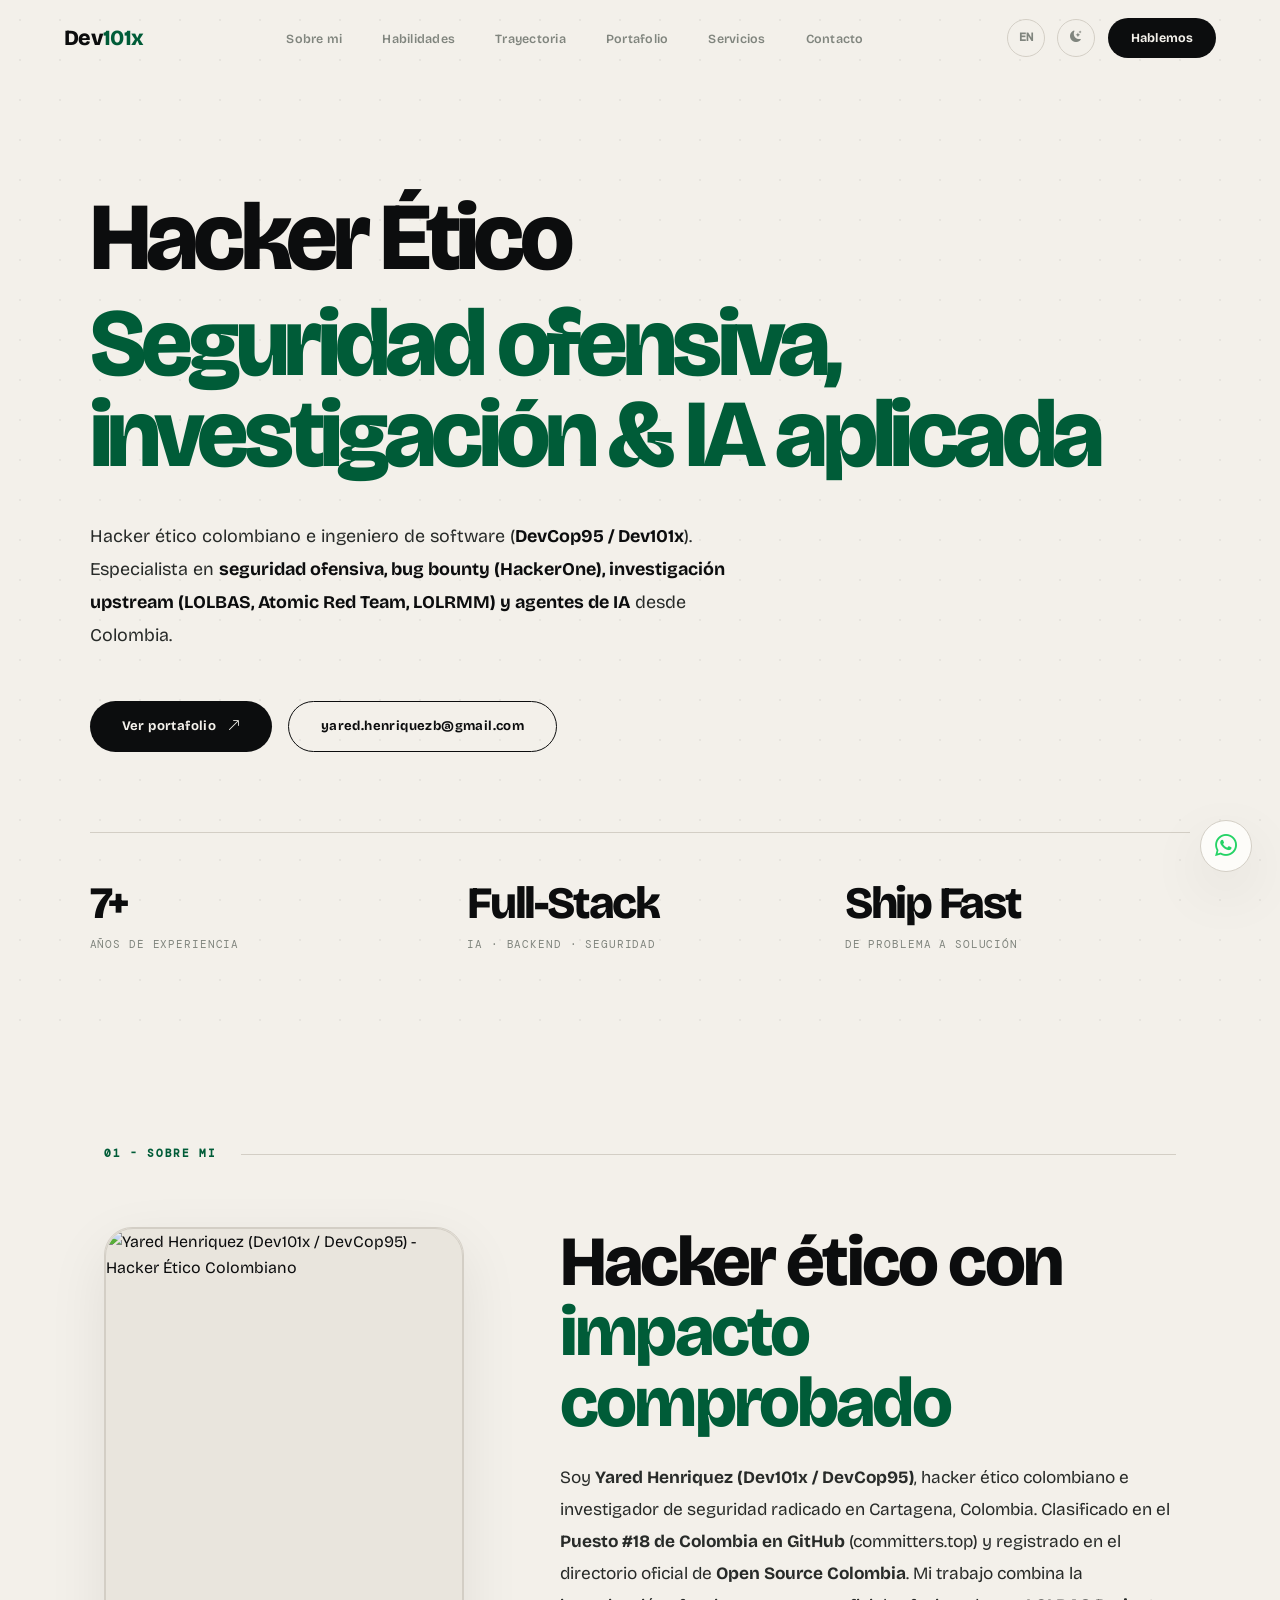
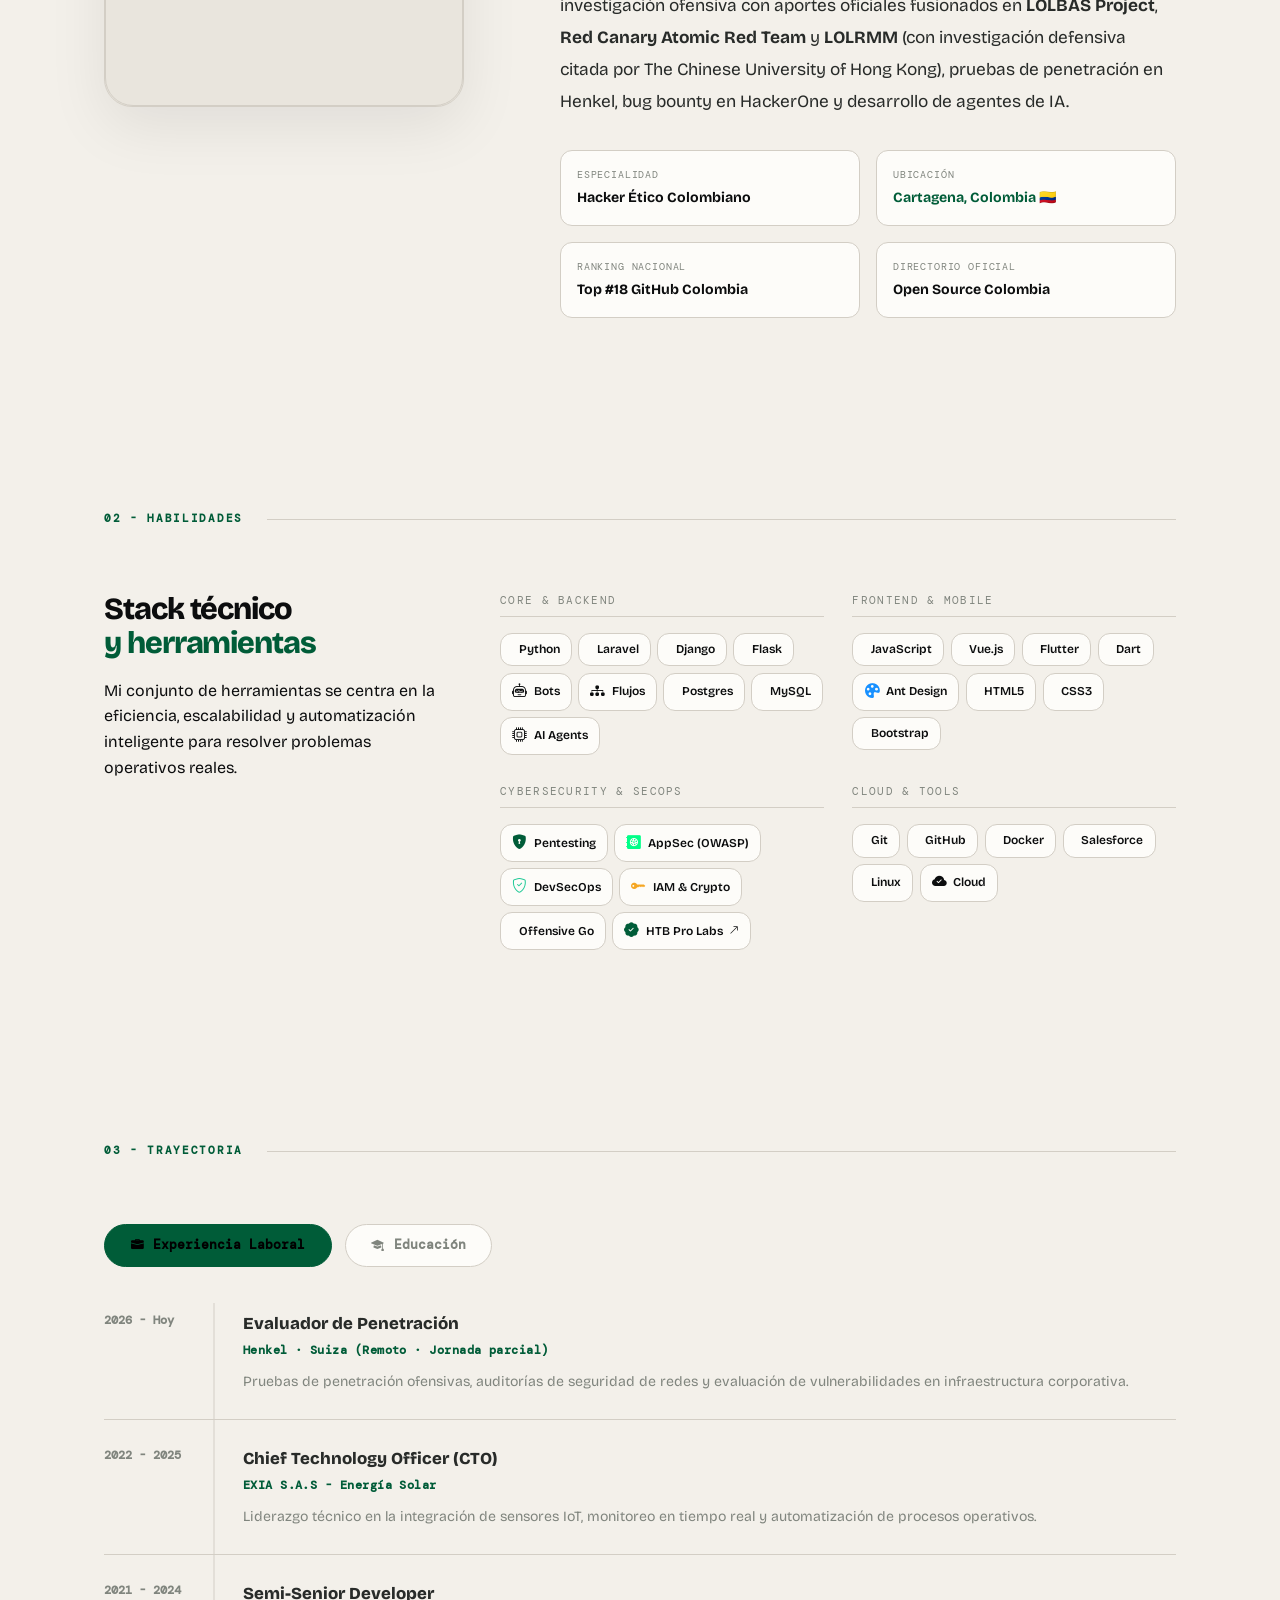
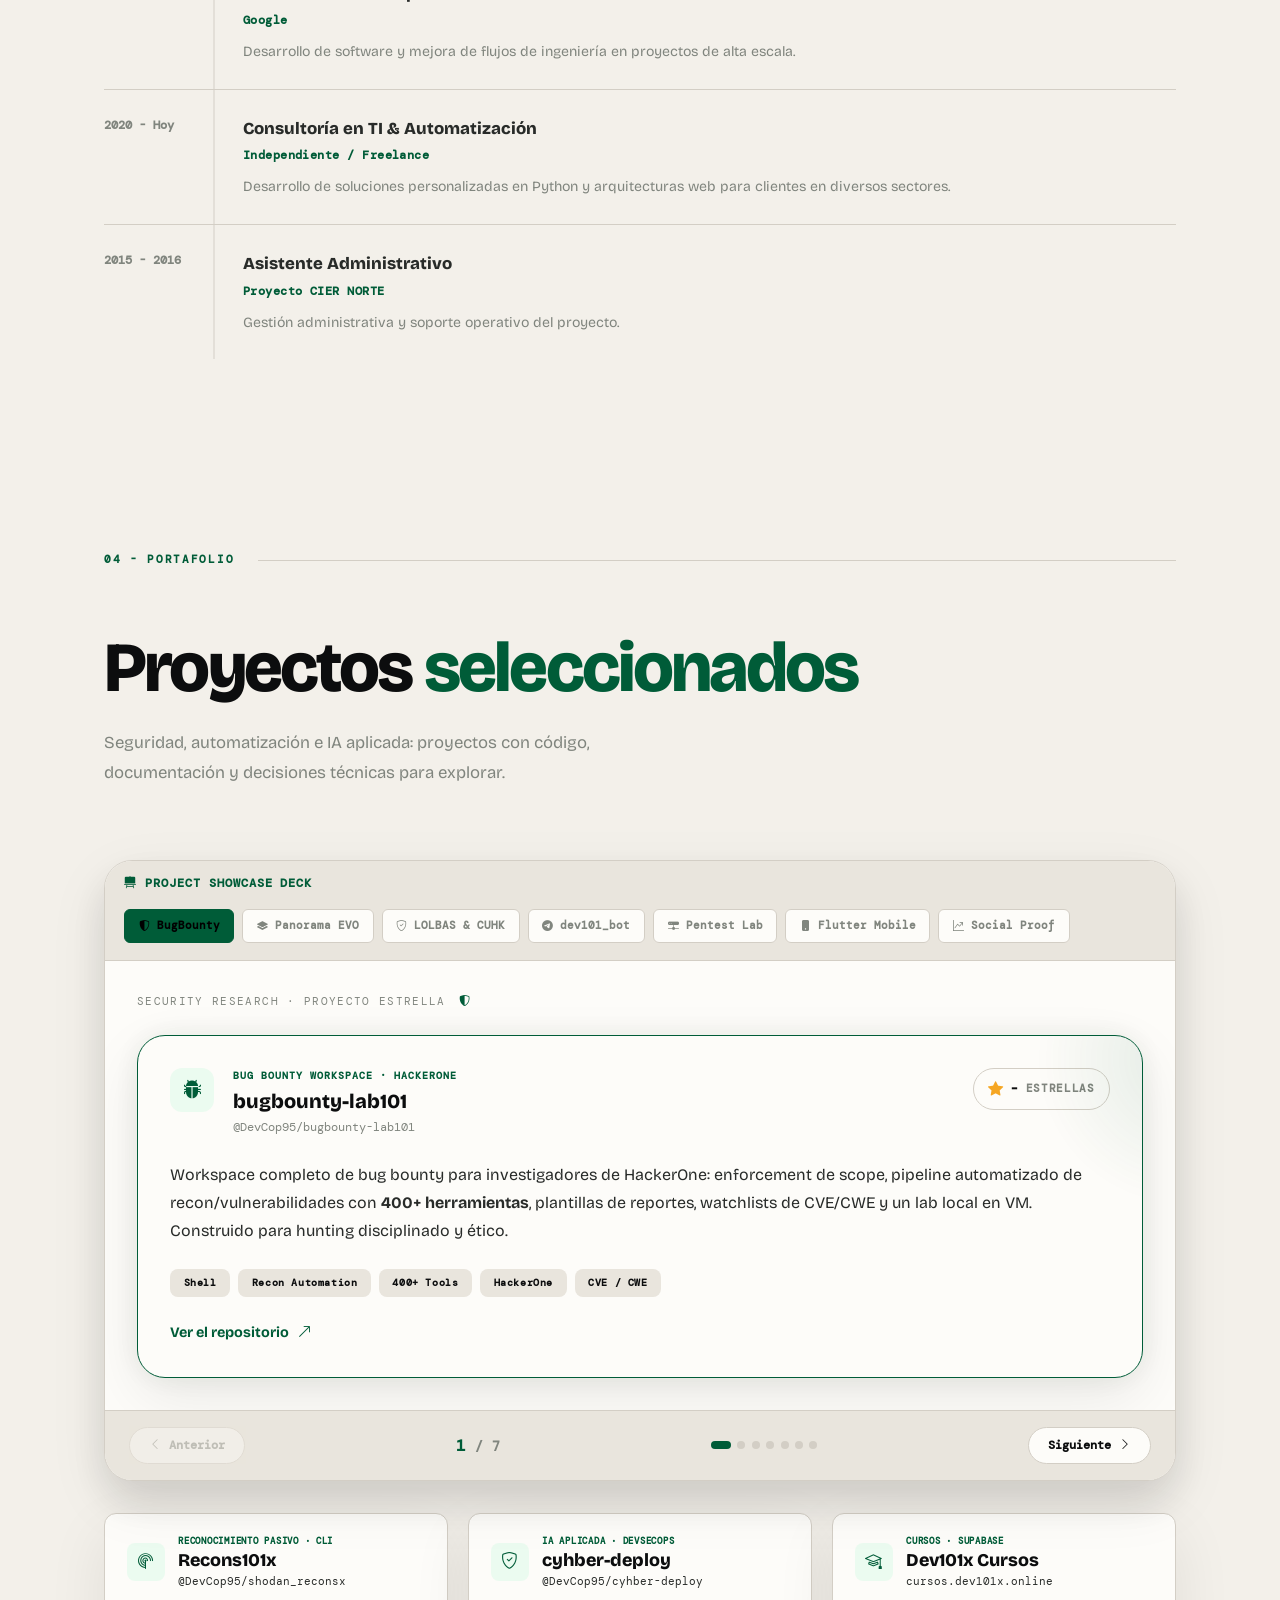
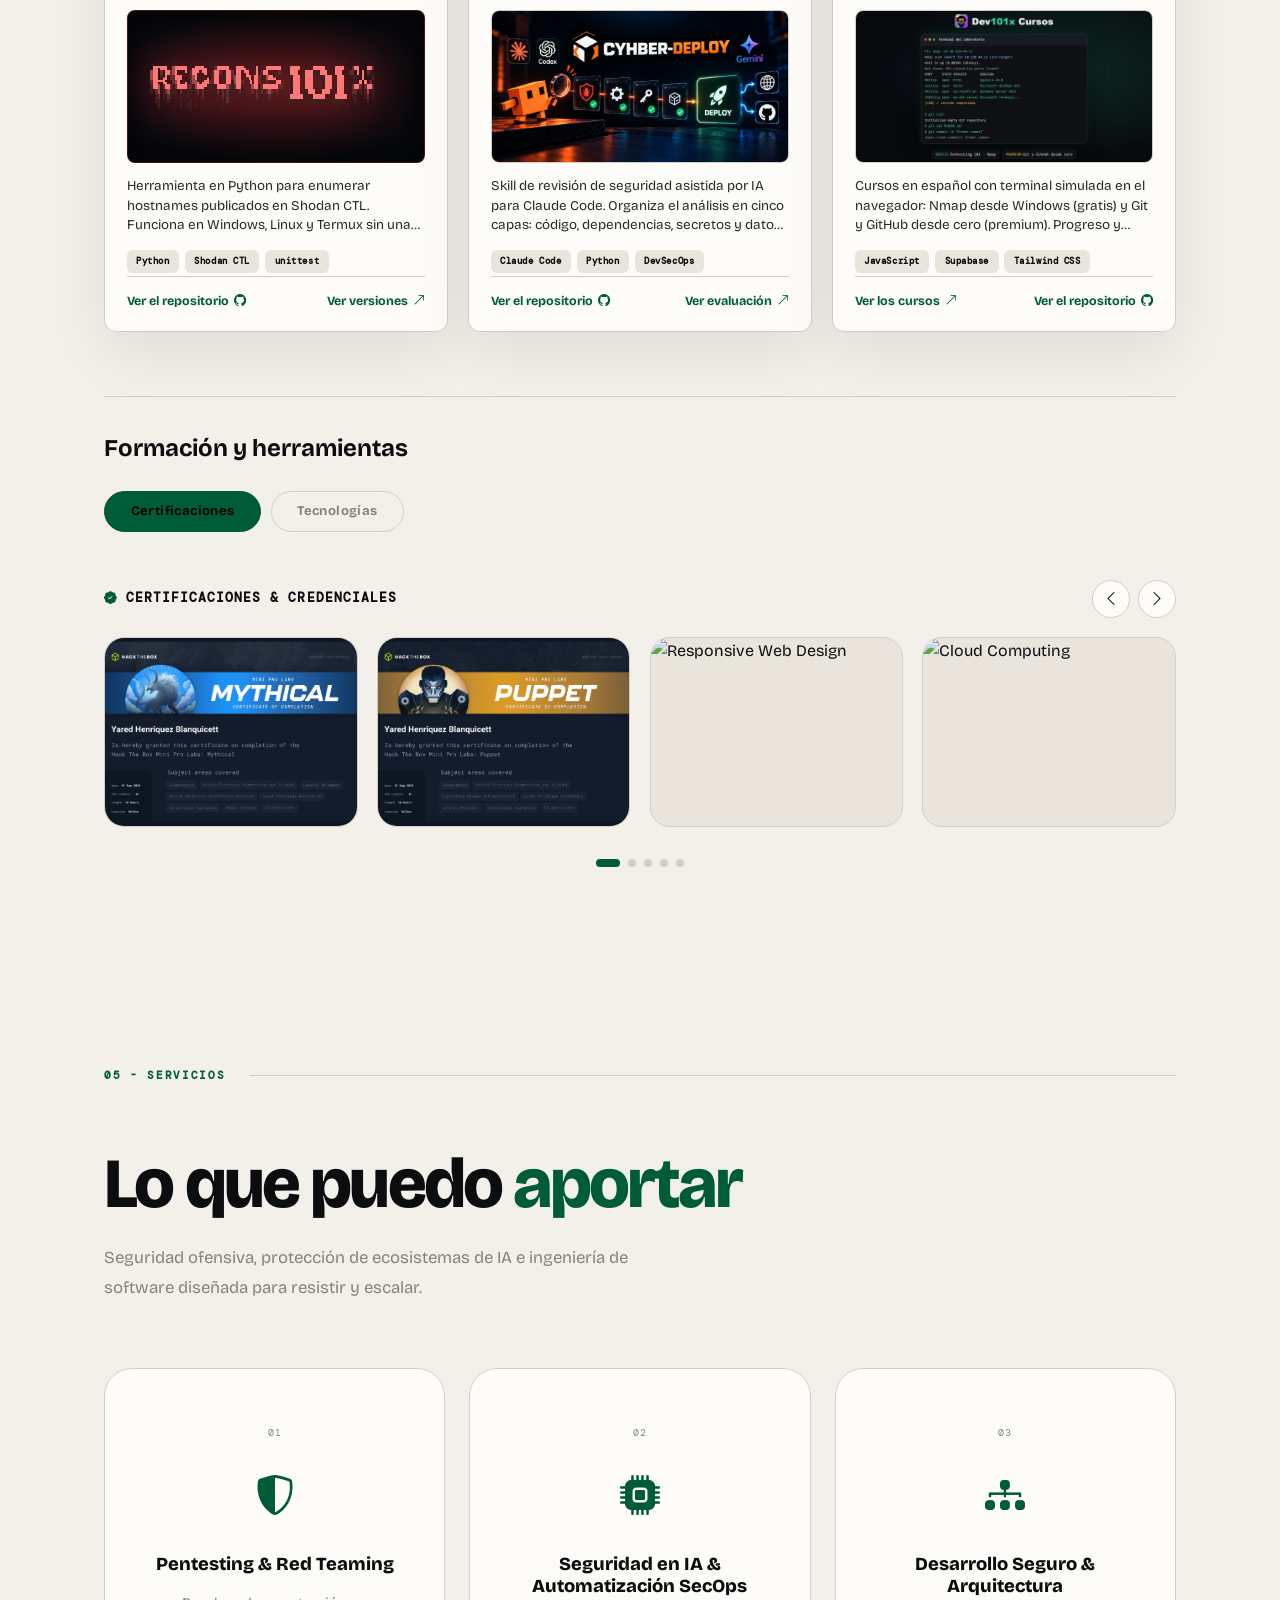
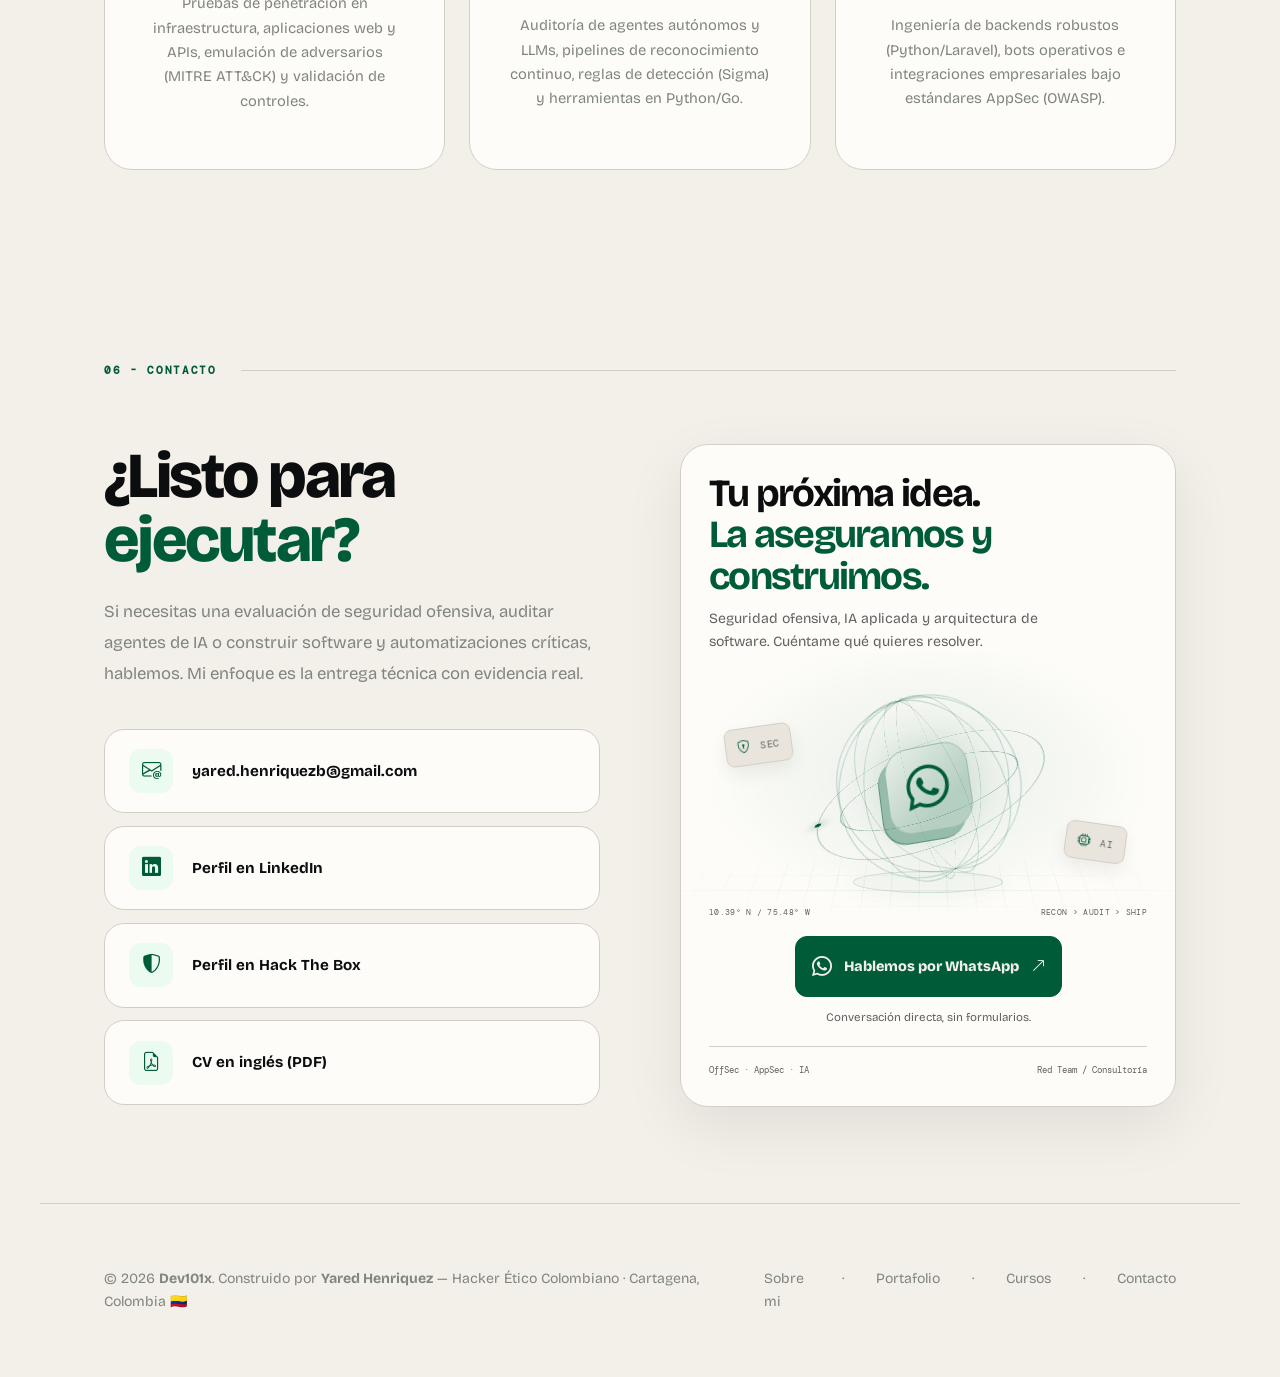
==== index.html @ 1f7fe554 "style(portfolio): update cyhber-deploy banner v2 and make highlight cards square & compact" ====
<!DOCTYPE html>
<html lang="es" data-theme="light">
<head>
    <meta charset="UTF-8">
    <meta name="viewport" content="width=device-width, initial-scale=1.0">
    <title>Yared Henriquez (Dev101x) | Security Researcher &amp; Hacker Ético · Colombia</title>
    <meta name="description" content="Portafolio de Yared Henriquez (Dev101x / DevCop95) — Investigador de seguridad ofensiva, pentester e ingeniero de IA en Colombia. Contribuidor oficial en LOLBAS, Atomic Red Team y LOLRMM.">
    <meta name="keywords" content="Yared Henriquez, Dev101x, DevCop95, hacker ético Colombia, security researcher, pentester, ciberseguridad ofensiva, LOLBAS, Atomic Red Team, LOLRMM, MITRE ATT&amp;CK, bug bounty, HackerOne, IA aplicada, Cartagena">
    <meta name="robots" content="index, follow, max-snippet:-1, max-image-preview:large, max-video-preview:-1">
    <meta name="author" content="Yared Henriquez">

    <!-- Regional & Geo-Targeting SEO (Colombia) -->
    <meta name="geo.region" content="CO-BOL">
    <meta name="geo.placename" content="Cartagena, Bolívar, Colombia">
    <meta name="geo.position" content="10.39972;-75.51444">
    <meta name="ICBM" content="10.39972, -75.51444">

    <!-- Open Graph / Facebook -->
    <meta property="og:type" content="website">
    <meta property="og:url" content="https://dev101x.online/">
    <meta property="og:title" content="Yared Henriquez (Dev101x) | Security Researcher &amp; Hacker Ético">
    <meta property="og:description" content="Portafolio de Yared Henriquez (Dev101x / DevCop95) — Pentester e investigador de seguridad ofensiva en Colombia. Contribuidor oficial en LOLBAS, Atomic Red Team (Red Canary) y LOLRMM.">
    <meta property="og:image" content="https://dev101x.online/assets/img/profile-img.jpg">
    <meta property="og:image:alt" content="Yared Henriquez (Dev101x) - Security Researcher &amp; Hacker Ético">
    <meta property="og:locale" content="es_CO">
    <meta property="og:locale:alternate" content="en_US">
    <meta property="og:site_name" content="Dev101x · Yared Henriquez">

    <!-- Twitter -->
    <meta name="twitter:card" content="summary_large_image">
    <meta name="twitter:url" content="https://x.com/Devcop101">
    <meta name="twitter:title" content="Yared Henriquez (Dev101x) | Security Researcher &amp; Hacker Ético">
    <meta name="twitter:description" content="Investigador de seguridad ofensiva, pentester e ingeniero de IA. Contribuidor oficial en LOLBAS, Atomic Red Team y LOLRMM.">
    <meta name="twitter:image" content="https://dev101x.online/assets/img/profile-img.jpg">
    <meta name="twitter:site" content="@Devcop101">
    <meta name="twitter:creator" content="@Devcop101">

    <!-- JSON-LD Structured Data Schema.org Graph -->
    <script type="application/ld+json">
    {
      "@context": "https://schema.org",
      "@graph": [
        {
          "@type": "Person",
          "@id": "https://dev101x.online/#person",
          "name": "Yared Henriquez",
          "alternateName": ["Dev101x", "DevCop95"],
          "url": "https://dev101x.online/",
          "image": "https://dev101x.online/assets/img/profile-img.jpg",
          "jobTitle": [
            "Penetration Tester",
            "Security Researcher",
            "Ethical Hacker",
            "AI Security Engineer"
          ],
          "worksFor": {
            "@type": "Organization",
            "name": "Henkel"
          },
          "alumniOf": [
            {
              "@type": "CollegeOrUniversity",
              "name": "Universitat de Barcelona"
            },
            {
              "@type": "CollegeOrUniversity",
              "name": "Universidad Tecnológica de Bolívar"
            }
          ],
          "nationality": {
            "@type": "Country",
            "name": "Colombia"
          },
          "address": {
            "@type": "PostalAddress",
            "addressLocality": "Cartagena",
            "addressRegion": "Bolívar",
            "addressCountry": "CO"
          },
          "description": "Yared Henriquez (Dev101x / DevCop95) es un investigador de seguridad ofensiva, pentester e ingeniero de software radicado en Cartagena, Colombia. Contribuidor oficial en LOLBAS (PR #525), Red Canary Atomic Red Team (PR #3433 y PR #3439) y LOLRMM (PR #253), citado por The Chinese University of Hong Kong (CUHK).",
          "knowsAbout": [
            "Offensive Security",
            "Penetration Testing",
            "Vulnerability Research",
            "MITRE ATT&CK",
            "LOLBAS Project",
            "Atomic Red Team",
            "LOLRMM",
            "Sigma Detection Rules",
            "Bug Bounty",
            "Applied AI Agents",
            "Python",
            "Go"
          ],
          "sameAs": [
            "https://hackerone.com/Dev101x",
            "https://github.com/DevCop95",
            "https://www.linkedin.com/in/yared-dev",
            "https://profile.hackthebox.com/profile/019f8d0f-a8d2-73bb-8f12-d863b7261aa3",
            "https://x.com/Devcop101",
            "https://lolbas-project.github.io/lolbas/Binaries/Fsutil/",
            "https://github.com/LOLBAS-Project/LOLBAS/pull/525",
            "https://github.com/redcanaryco/atomic-red-team/pull/3433",
            "https://github.com/redcanaryco/atomic-red-team/pull/3439",
            "https://github.com/magicsword-io/LOLRMM/pull/253",
            "https://github.com/Mteheran/opensource-colombia",
            "https://committers.top/colombia",
            "https://cursos.dev101x.online/",
            "https://www.salesforce.com/trailblazer/yhenriquezblanquicett"
          ],
          "hasCredential": [
            {
              "@type": "EducationalOccupationalCredential",
              "name": "Hack The Box Mini Pro Labs: Mythical",
              "credentialCategory": "degree",
              "recognizedBy": {
                "@type": "Organization",
                "name": "Hack The Box"
              }
            },
            {
              "@type": "EducationalOccupationalCredential",
              "name": "Hack The Box Mini Pro Labs: Puppet",
              "credentialCategory": "degree",
              "recognizedBy": {
                "@type": "Organization",
                "name": "Hack The Box"
              }
            }
          ]
        },
        {
          "@type": "WebSite",
          "@id": "https://dev101x.online/#website",
          "url": "https://dev101x.online/",
          "name": "Yared Henriquez (Dev101x) · Security Researcher & Pentester",
          "description": "Portafolio oficial de Yared Henriquez (Dev101x / DevCop95) — Investigación en seguridad ofensiva, pentesting, bug bounty e IA aplicada.",
          "inLanguage": ["es-CO", "en"],
          "publisher": {
            "@id": "https://dev101x.online/#person"
          }
        },
        {
          "@type": "ProfilePage",
          "@id": "https://dev101x.online/#webpage",
          "url": "https://dev101x.online/",
          "name": "Yared Henriquez (Dev101x) | Security Researcher & Hacker Ético",
          "description": "Portafolio oficial de Yared Henriquez (Dev101x / DevCop95) — Investigación en seguridad ofensiva, pentesting, bug bounty e IA aplicada.",
          "inLanguage": ["es-CO", "en"],
          "isPartOf": {
            "@id": "https://dev101x.online/#website"
          },
          "mainEntity": {
            "@id": "https://dev101x.online/#person"
          },
          "about": {
            "@id": "https://dev101x.online/#person"
          }
        }
      ]
    }
    </script>

    <link rel="canonical" href="https://dev101x.online/">
    <link rel="icon" href="assets/img/favicon.png">
    <link rel="apple-touch-icon" href="assets/img/apple-touch-icon.png">
    <link rel="preconnect" href="https://fonts.googleapis.com">
    <link rel="preconnect" href="https://fonts.gstatic.com" crossorigin>
    <link rel="preconnect" href="https://cdn.jsdelivr.net" crossorigin>
    <link href="https://fonts.googleapis.com/css2?family=Bricolage+Grotesque:wght@400;500;600;700;800&family=DM+Mono:wght@400;500&display=swap" rel="stylesheet">
    <link rel="stylesheet" href="https://cdn.jsdelivr.net/npm/bootstrap-icons@1.11.3/font/bootstrap-icons.min.css">
    <link rel="stylesheet" href="https://cdn.jsdelivr.net/gh/devicons/devicon@v2.16.0/devicon.min.css" media="print" onload="this.media='all'">
    <noscript><link rel="stylesheet" href="https://cdn.jsdelivr.net/gh/devicons/devicon@v2.16.0/devicon.min.css"></noscript>

    <script>
    (function() {
      try {
        const saved = localStorage.getItem('devyhb-theme');
        const prefersDark = window.matchMedia('(prefers-color-scheme: dark)').matches;
        document.documentElement.setAttribute('data-theme', saved || (prefersDark ? 'dark' : 'light'));
      } catch(e) {}
    })();
    </script>
    <link rel="stylesheet" href="assets/css/style.css?v=15">
    <noscript>
      <style>
        .loader { display: none; }
        body.is-loading { overflow: auto; }
        .reveal { opacity: 1; transform: none; }
      </style>
    </noscript>

</head>
<body class="is-loading">

<div id="scroll-progress" aria-hidden="true"></div>

<div class="loader" id="loader" aria-hidden="true">
  <div class="loader-box">
    <div class="loader-logo">Dev<em>101x</em></div>
    <div class="loader-bar"></div>
    <div class="loader-copy">loading portfolio</div>
  </div>
</div>

<nav id="mnav">
  <a href="#hero" class="nlogo">Dev<em>101x</em></a>
  <ul class="nlinks">
    <li><a href="#about" data-i18n="nav-about">Sobre mi</a></li>
    <li><a href="#skills" data-i18n="nav-skills">Habilidades</a></li>
    <li><a href="#resume" data-i18n="nav-resume">Trayectoria</a></li>
    <li><a href="#portfolio" data-i18n="nav-portfolio">Portafolio</a></li>
    <li><a href="#services" data-i18n="nav-services">Servicios</a></li>
    <li><a href="#contact" data-i18n="nav-contact">Contacto</a></li>
  </ul>
  <div class="nav-controls">
    <button class="lang-toggle" id="langToggle" aria-label="Cambiar idioma">EN</button>
    <button class="theme-toggle" id="themeToggle" aria-label="Cambiar tema">
      <i class="bi bi-moon-stars-fill"></i>
    </button>
    <a href="#contact" class="ncta" data-i18n="nav-cta">Hablemos</a>
    <button class="hamburger" id="hamburgerBtn" aria-label="Abrir menu">
      <i class="bi bi-list"></i>
    </button>
  </div>
</nav>

<div class="mobile-menu" id="mobileMenu">
  <button class="mobile-menu-close" id="mobileClose" aria-label="Cerrar menu">
    <i class="bi bi-x-lg"></i>
  </button>
  <a href="#about" class="mobile-link" data-i18n="nav-about">Sobre mi</a>
  <a href="#skills" class="mobile-link" data-i18n="nav-skills">Habilidades</a>
  <a href="#resume" class="mobile-link" data-i18n="nav-resume">Trayectoria</a>
  <a href="#portfolio" class="mobile-link" data-i18n="nav-portfolio">Portafolio</a>
  <a href="#services" class="mobile-link" data-i18n="nav-services">Servicios</a>
  <a href="#contact" class="mobile-link" data-i18n="nav-contact">Contacto</a>
</div>

<section id="hero">
  <div class="reveal">
    <h1 class="hname">
      <span class="scramble-wrapper">
        <span id="scramble-ghost" class="scramble-ghost">Hacker Ético</span>
        <span id="scramble-target" class="scramble-target" data-i18n="hero-title-main">Hacker Ético</span>
      </span>
      <em data-i18n="hero-title-sub">Seguridad ofensiva, investigación &amp; IA aplicada</em>
    </h1>
    <p class="hero-copy" data-i18n="hero-copy">Hacker ético colombiano e ingeniero de software (<strong>DevCop95 / Dev101x</strong>). Especialista en <strong>seguridad ofensiva, bug bounty (HackerOne), investigación upstream (LOLBAS, Atomic Red Team, LOLRMM) y agentes de IA</strong> desde Colombia.</p>
    <div class="hbtns">
      <a href="#portfolio" class="btn-solid"><span data-i18n="hero-btn-portfolio">Ver portafolio</span> <i class="bi bi-arrow-up-right"></i></a>
      <a href="mailto:yared.henriquezb@gmail.com" class="btn-line">yared.henriquezb@gmail.com</a>
    </div>
    <div class="hstats">
      <div>
        <div class="hstat-n" data-count="7" data-suffix="+">7+</div>
        <div class="hstat-l" data-i18n="hero-stat-exp">años de experiencia</div>
      </div>
      <div>
        <div class="hstat-n">Full-Stack</div>
        <div class="hstat-l" data-i18n="hero-stat-tech">IA · backend · seguridad</div>
      </div>
      <div>
        <div class="hstat-n">Ship Fast</div>
        <div class="hstat-l" data-i18n="hero-stat-time">de problema a solución</div>
      </div>
    </div>
  </div>
</section>


<section class="section" id="about" aria-label="Sobre mi">
  <div class="sec-label reveal">
    <span class="sec-label-tag" data-i18n="about-label">01 - Sobre mi</span>
    <div class="sec-label-line"></div>
  </div>
  <div class="about-grid">
    <aside class="about-img reveal">
      <div class="about-photo-wrap card">
        <div class="wrapper">
          <picture>
            <source srcset="assets/img/profile-img.webp" type="image/webp">
            <img src="assets/img/profile-img.jpg" alt="Yared Henriquez (Dev101x / DevCop95) - Hacker Ético Colombiano" class="cover-image" decoding="async" fetchpriority="high">
          </picture>
        </div>
        <a href="https://devcop95.github.io/cYHBernews" target="_blank" rel="noopener" class="cyber-hover-card" aria-label="cYHBernews - Noticias de Ciberseguridad">
          <div class="chc-tag"><i class="bi bi-broadcast-pin"></i> Noticias de Ciberseguridad</div>
          <div class="chc-title">cYHBernews</div>
          <div class="chc-arrow"><i class="bi bi-arrow-up-right"></i> Visitar</div>
        </a>
      </div>
    </aside>
    <div class="about-text reveal d1">
      <h2 class="stit" data-i18n="about-title">Hacker ético con <em>impacto comprobado</em></h2>
      <p data-i18n="about-copy">Soy <strong>Yared Henriquez (Dev101x / DevCop95)</strong>, hacker ético colombiano e investigador de seguridad radicado en Cartagena, Colombia. Clasificado en el <strong>Puesto #18 de Colombia en GitHub</strong> (committers.top) y registrado en el directorio oficial de <strong>Open Source Colombia</strong>. Mi trabajo combina la investigación ofensiva con aportes oficiales fusionados en <strong>LOLBAS Project</strong>, <strong>Red Canary Atomic Red Team</strong> y <strong>LOLRMM</strong> (con investigación defensiva citada por The Chinese University of Hong Kong), pruebas de penetración en Henkel, bug bounty en HackerOne y desarrollo de agentes de IA.</p>
      <div class="about-meta-grid" style="display:grid;grid-template-columns:repeat(auto-fit,minmax(200px,1fr));gap:1rem;margin-top:2rem">
        <div style="background:var(--surface);border:1px solid var(--line);border-radius:var(--r-sm);padding:1rem">
          <div style="font-family:var(--fm);font-size:.65rem;color:var(--muted);text-transform:uppercase;letter-spacing:.08em" data-i18n="about-meta-role">Especialidad</div>
          <strong style="font-size:.88rem;color:var(--ink)" data-i18n="about-meta-role-v">Hacker Ético Colombiano</strong>
        </div>
        <div style="background:var(--surface);border:1px solid var(--line);border-radius:var(--r-sm);padding:1rem">
          <div style="font-family:var(--fm);font-size:.65rem;color:var(--muted);text-transform:uppercase;letter-spacing:.08em" data-i18n="about-meta-city">Ubicación</div>
          <strong style="font-size:.88rem;color:var(--accent)" data-i18n="about-meta-city-v">Cartagena, Colombia 🇨🇴</strong>
        </div>
        <div style="background:var(--surface);border:1px solid var(--line);border-radius:var(--r-sm);padding:1rem">
          <div style="font-family:var(--fm);font-size:.65rem;color:var(--muted);text-transform:uppercase;letter-spacing:.08em" data-i18n="about-meta-rank">Ranking Nacional</div>
          <strong style="font-size:.88rem;color:var(--ink)" data-i18n="about-meta-rank-v">Top #18 GitHub Colombia</strong>
        </div>
        <div style="background:var(--surface);border:1px solid var(--line);border-radius:var(--r-sm);padding:1rem">
          <div style="font-family:var(--fm);font-size:.65rem;color:var(--muted);text-transform:uppercase;letter-spacing:.08em" data-i18n="about-meta-dir">Directorio Oficial</div>
          <strong style="font-size:.88rem;color:var(--ink)" data-i18n="about-meta-dir-v">Open Source Colombia</strong>
        </div>
      </div>
    </div>
  </div>
</section>


<section class="section" id="skills" aria-label="Habilidades">
  <div class="sec-label reveal">
    <span class="sec-label-tag" data-i18n="skills-label">02 - Habilidades</span>
    <div class="sec-label-line"></div>
  </div>
  <div class="ski-grid">
    <div class="ski-left reveal">
      <h2 class="stit" data-i18n="skills-title">Stack técnico<br><em>y herramientas</em></h2>
      <p data-i18n="skills-copy">Mi conjunto de herramientas se centra en la eficiencia, escalabilidad y automatización inteligente para resolver problemas operativos reales.</p>
    </div>
    <div class="skigroups reveal d1">
      <div class="skigroup">
        <div class="skig-title" data-i18n="skills-group-1">Core & Backend</div>
        <div class="skitags">
          <span class="skitag"><i class="devicon-python-plain"></i> Python</span>
          <span class="skitag"><i class="devicon-laravel-original" style="color:#FF2D20"></i> Laravel</span>
          <span class="skitag"><i class="devicon-django-plain"></i> Django</span>
          <span class="skitag"><i class="devicon-flask-original"></i> Flask</span>
          <span class="skitag"><i class="bi bi-robot"></i> <span data-i18n="skills-bots">Bots</span></span>
          <span class="skitag"><i class="bi bi-diagram-3-fill"></i> <span data-i18n="skills-workflows">Flujos</span></span>
          <span class="skitag"><i class="devicon-postgresql-plain colored"></i> Postgres</span>
          <span class="skitag"><i class="devicon-mysql-plain colored"></i> MySQL</span>
          <span class="skitag"><i class="bi bi-cpu"></i> AI Agents</span>
        </div>
      </div>
      <div class="skigroup">
        <div class="skig-title" data-i18n="skills-group-2">Frontend & Mobile</div>
        <div class="skitags">
          <span class="skitag"><i class="devicon-javascript-plain"></i> JavaScript</span>
          <span class="skitag"><i class="devicon-vuejs-plain" style="color:#42B883"></i> Vue.js</span>
          <span class="skitag"><i class="devicon-flutter-plain"></i> Flutter</span>
          <span class="skitag"><i class="devicon-dart-plain" style="color:#00C4B3"></i> Dart</span>
          <span class="skitag"><i class="bi bi-palette-fill" style="color:#1890ff"></i> Ant Design</span>
          <span class="skitag"><i class="devicon-html5-plain"></i> HTML5</span>
          <span class="skitag"><i class="devicon-css3-plain"></i> CSS3</span>
          <span class="skitag"><i class="devicon-bootstrap-plain"></i> Bootstrap</span>
        </div>
      </div>
      <div class="skigroup">
        <div class="skig-title" data-i18n="skills-group-3">Cybersecurity & SecOps</div>
        <div class="skitags">
          <span class="skitag"><i class="bi bi-shield-lock-fill" style="color:var(--accent)"></i> Pentesting</span>
          <span class="skitag"><i class="bi bi-safe2-fill" style="color:#00ff88"></i> AppSec (OWASP)</span>
          <span class="skitag"><i class="bi bi-shield-check" style="color:#20c997"></i> DevSecOps</span>
          <span class="skitag"><i class="bi bi-key-fill" style="color:#f5a623"></i> IAM & Crypto</span>
          <span class="skitag"><i class="devicon-go-original-wordmark colored"></i> Offensive Go</span>
          <a href="https://profile.hackthebox.com/profile/019f8d0f-a8d2-73bb-8f12-d863b7261aa3" target="_blank" rel="noopener" class="skitag" style="text-decoration:none" title="Ver perfil en Hack The Box"><i class="bi bi-patch-check-fill" style="color:var(--accent)"></i> HTB Pro Labs <i class="bi bi-arrow-up-right" style="font-size:0.6rem"></i></a>
        </div>
      </div>
      <div class="skigroup">
        <div class="skig-title" data-i18n="skills-group-4">Cloud & Tools</div>
        <div class="skitags">
          <span class="skitag"><i class="devicon-git-plain"></i> Git</span>
          <span class="skitag"><i class="devicon-github-original"></i> GitHub</span>
          <span class="skitag"><i class="devicon-docker-plain" style="color:#2496ED"></i> Docker</span>
          <span class="skitag"><i class="devicon-salesforce-plain"></i> Salesforce</span>
          <span class="skitag"><i class="devicon-linux-plain"></i> Linux</span>
          <span class="skitag"><i class="bi bi-cloud-check-fill"></i> Cloud</span>
        </div>
      </div>
    </div>
  </div>
</section>


<section class="section" id="resume" aria-label="Trayectoria">
  <div class="sec-label reveal">
    <span class="sec-label-tag" data-i18n="resume-label">03 - Trayectoria</span>
    <div class="sec-label-line"></div>
  </div>

  <div class="resume-tab-nav reveal">
    <button class="rtab-btn active" data-rtab="exp"><i class="bi bi-briefcase-fill"></i> <span data-i18n="resume-exp-title">Experiencia Laboral</span></button>
    <button class="rtab-btn" data-rtab="edu"><i class="bi bi-mortarboard-fill"></i> <span data-i18n="resume-edu-title">Educación</span></button>
  </div>

  <div class="resume-tab-content reveal">
    <!-- Tab 1: Experiencia -->
    <div class="rtab-pane active" id="rtab-exp">
      <div class="tl">
        <div class="tli">
          <div class="tly">2026 - Hoy</div>
          <div class="tldo"></div>
          <div>
            <h3 class="tltit" data-i18n="resume-exp-0-title">Evaluador de Penetración</h3>
            <div class="tlorg" data-i18n="resume-exp-0-org">Henkel · Suiza (Remoto · Jornada parcial)</div>
            <p class="tldesc" data-i18n="resume-exp-0-desc">Pruebas de penetración ofensivas, auditorías de seguridad de redes y evaluación de vulnerabilidades en infraestructura corporativa.</p>
          </div>
        </div>
        <div class="tli">
          <div class="tly">2022 - 2025</div>
          <div class="tldo"></div>
          <div>
            <h3 class="tltit" data-i18n="resume-exp-1-title">Chief Technology Officer (CTO)</h3>
            <div class="tlorg" data-i18n="resume-exp-1-org">EXIA S.A.S - Energía Solar</div>
            <p class="tldesc" data-i18n="resume-exp-1-desc">Liderazgo técnico en la integración de sensores IoT, monitoreo en tiempo real y automatización de procesos operativos.</p>
          </div>
        </div>
        <div class="tli">
          <div class="tly">2021 - 2024</div>
          <div class="tldo"></div>
          <div>
            <h3 class="tltit" data-i18n="resume-exp-2-title">Semi-Senior Developer</h3>
            <div class="tlorg" data-i18n="resume-exp-2-org">Google</div>
            <p class="tldesc" data-i18n="resume-exp-2-desc">Desarrollo de software y mejora de flujos de ingeniería en proyectos de alta escala.</p>
          </div>
        </div>
        <div class="tli">
          <div class="tly">2020 - Hoy</div>
          <div class="tldo"></div>
          <div>
            <h3 class="tltit" data-i18n="resume-exp-3-title">Consultoría en TI & Automatización</h3>
            <div class="tlorg" data-i18n="resume-exp-3-org">Independiente / Freelance</div>
            <p class="tldesc" data-i18n="resume-exp-3-desc">Desarrollo de soluciones personalizadas en Python y arquitecturas web para clientes en diversos sectores.</p>
          </div>
        </div>
        <div class="tli">
          <div class="tly">2015 - 2016</div>
          <div class="tldo"></div>
          <div>
            <h3 class="tltit" data-i18n="resume-exp-4-title">Asistente Administrativo</h3>
            <div class="tlorg" data-i18n="resume-exp-4-org">Proyecto CIER NORTE</div>
            <p class="tldesc" data-i18n="resume-exp-4-desc">Gestión administrativa y soporte operativo del proyecto.</p>
          </div>
        </div>
      </div>
    </div>

    <!-- Tab 2: Educación -->
    <div class="rtab-pane" id="rtab-edu">
      <div class="tl">
        <div class="tli">
          <div class="tly">2024 - Hoy</div>
          <div class="tldo"></div>
          <div>
            <h3 class="tltit" data-i18n="resume-edu-1-title">Máster en Inteligencia Artificial</h3>
            <div class="tlorg" data-i18n="resume-edu-1-org">Universitat de Barcelona</div>
            <p class="tldesc" data-i18n="resume-edu-1-desc">Especialización en modelos generativos, agentes autónomos y visión por computadora.</p>
          </div>
        </div>
        <div class="tli">
          <div class="tly">2017 - 2021</div>
          <div class="tldo"></div>
          <div>
            <h3 class="tltit" data-i18n="resume-edu-2-title">Ingeniería en Sistemas</h3>
            <div class="tlorg" data-i18n="resume-edu-2-org">Universidad Tecnológica de Bolívar</div>
            <p class="tldesc" data-i18n="resume-edu-2-desc">Formación integral en algoritmos, arquitectura de software y gestión de proyectos tecnológicos.</p>
          </div>
        </div>
        <div class="tli">
          <div class="tly">2013 - 2017</div>
          <div class="tldo"></div>
          <div>
            <h3 class="tltit" data-i18n="resume-edu-3-title">Tecnólogo en Sistemas</h3>
            <div class="tlorg" data-i18n="resume-edu-3-org">Universidad Tecnológica de Bolívar</div>
            <p class="tldesc" data-i18n="resume-edu-3-desc">Base tecnológica en programación, redes y fundamentos de sistemas.</p>
          </div>
        </div>
      </div>
    </div>
  </div>
</section>


<section class="section" id="portfolio" aria-label="Portafolio">
  <div class="sec-label reveal">
    <span class="sec-label-tag" data-i18n="portfolio-label">04 - Portafolio</span>
    <div class="sec-label-line"></div>
  </div>
  <h2 class="stit reveal" data-i18n="portfolio-title">Proyectos <em>seleccionados</em></h2>
  <p class="stit-sub reveal" data-i18n="portfolio-intro">Seguridad, automatización e IA aplicada: proyectos con código, documentación y decisiones técnicas para explorar.</p>

  <!-- PowerPoint Style Presentation Deck for Projects -->
  <div class="projects-deck-container reveal d1" id="projectsDeck">
    <div class="deck-header">
      <div class="deck-title-badge">
        <i class="bi bi-easel2-fill"></i>
        <span data-i18n="deck-title-badge">Project Showcase Deck</span>
      </div>
      <div class="deck-nav-tabs" id="deckTabs">
        <button class="deck-tab active" data-slide="0"><i class="bi bi-shield-shaded"></i> <span data-i18n="deck-tab-0">BugBounty</span></button>
        <button class="deck-tab" data-slide="1"><i class="bi bi-layers-fill"></i> <span data-i18n="deck-tab-1">Panorama EVO</span></button>
        <button class="deck-tab" data-slide="2"><i class="bi bi-shield-check"></i> <span data-i18n="deck-tab-2">LOLBAS &amp; CUHK</span></button>
        <button class="deck-tab" data-slide="3"><i class="bi bi-telegram"></i> <span data-i18n="deck-tab-3">dev101_bot</span></button>
        <button class="deck-tab" data-slide="4"><i class="bi bi-hdd-network-fill"></i> <span data-i18n="deck-tab-4">Pentest Lab</span></button>
        <button class="deck-tab" data-slide="5"><i class="bi bi-phone-fill"></i> <span data-i18n="deck-tab-5">Flutter Mobile</span></button>
        <button class="deck-tab" data-slide="6"><i class="bi bi-graph-up-arrow"></i> <span data-i18n="deck-tab-6">Social Proof</span></button>
      </div>
    </div>

    <div class="deck-viewport">
      <!-- Slide 0: BugBounty Flagship -->
      <div class="deck-slide active" data-slide-index="0">
        <div class="proof-title">
          <span data-i18n="portfolio-security-title">Security Research · Flagship</span>
          <i class="bi bi-shield-shaded" style="color:var(--accent)"></i>
        </div>
        <article class="proof-card flagship-card">
          <div class="flagship-glow" aria-hidden="true"></div>
          <div class="proof-top">
            <div class="cico"><i class="bi bi-bug-fill"></i></div>
            <div>
              <div class="proof-kicker" data-i18n="portfolio-flagship-tag">Bug Bounty Workspace · HackerOne</div>
              <h3 class="proof-name">bugbounty-lab101</h3>
              <div class="proof-handle">@DevCop95/bugbounty-lab101</div>
            </div>
            <a class="flagship-stars" href="https://github.com/DevCop95/bugbounty-lab101" target="_blank" rel="noopener" aria-label="Estrellas en GitHub" data-repo="DevCop95/bugbounty-lab101">
              <i class="bi bi-star-fill"></i>
              <span class="fs-count" data-stars>-</span>
              <span class="fs-label" data-i18n="github-stars">estrellas</span>
            </a>
          </div>
          <p class="proof-copy" data-i18n="portfolio-flagship-copy">Workspace completo de bug bounty para investigadores de HackerOne: enforcement de scope, pipeline automatizado de recon/vulnerabilidades con <strong>400+ herramientas</strong>, plantillas de reportes, watchlists de CVE/CWE y un lab local en VM. Construido para hunting disciplinado y ético.</p>
          <div class="proof-pill-list">
            <span class="proof-pill">Shell</span>
            <span class="proof-pill">Recon Automation</span>
            <span class="proof-pill">400+ Tools</span>
            <span class="proof-pill">HackerOne</span>
            <span class="proof-pill">CVE / CWE</span>
          </div>
          <a class="proof-link" href="https://github.com/DevCop95/bugbounty-lab101" target="_blank" rel="noopener">
            <span data-i18n="portfolio-flagship-cta">Ver el repositorio</span> <i class="bi bi-arrow-up-right"></i>
          </a>
        </article>
      </div>

      <!-- Slide 1: Panorama EVO -->
      <div class="deck-slide" data-slide-index="1">
        <div class="proof-title">
          <span data-i18n="portfolio-epe-main-title">Fullstack & Enterprise Solutions</span>
          <i class="bi bi-layers-fill" style="color:var(--accent)"></i>
        </div>
        <article class="proof-card">
          <div class="proof-top">
            <div class="cico"><i class="bi bi-layers-fill"></i></div>
            <div>
              <div class="proof-kicker" data-i18n="portfolio-epe-tag">Fullstack · Featured Project</div>
              <h3 class="proof-name" data-i18n="portfolio-epe-title">Motor de Cálculos EPE: Automatización Portuaria</h3>
              <div class="proof-handle">
                <a href="https://www.latinosoftpsa.com/" target="_blank" rel="noopener" style="color:inherit;text-decoration:none">@Latinosoft / Panorama EVO</a>
                <span style="color:var(--muted);margin-left:8px;font-size:.7rem">• 2021 - 2022</span>
              </div>
            </div>
          </div>
          <div class="project-image-wrap panorama-image-wrap" style="margin:1.5rem 0;border-radius:12px;overflow:hidden;border:1px solid var(--line);background:linear-gradient(135deg,var(--bg2) 0%,var(--surface) 100%);display:flex;align-items:center;justify-content:center;gap:2rem;padding:1.5rem;min-height:180px">
            <img src="assets/img/panorama1.png" alt="Panorama EVO UI" loading="lazy" decoding="async" style="max-height:150px;width:auto;object-fit:contain;filter:drop-shadow(0 10px 24px rgba(0,0,0,0.25))">
            <img src="assets/img/panorama2.svg" alt="Panorama EVO Logo" loading="lazy" decoding="async" class="theme-logo" style="max-height:85px;width:auto;object-fit:contain">
          </div>
          <p class="proof-copy" data-i18n="portfolio-epe-copy">Desarrollo íntegramente (Fullstack) del módulo central de <strong>Panorama EVO</strong> para automatizar el cálculo de tarifas y gastos portuarios complejos.</p>
          <div class="proof-pill-list">
            <span class="proof-pill">Laravel 10</span>
            <span class="proof-pill">Vue.js 3</span>
            <span class="proof-pill">Ant Design</span>
            <span class="proof-pill">Symfony Exp</span>
          </div>
          <a class="proof-link" href="https://www.lbhcolombia.com/" target="_blank" rel="noopener">
            <span data-i18n="portfolio-epe-cta">Ver Cliente LBH</span> <i class="bi bi-arrow-up-right"></i>
          </a>
        </article>
      </div>

      <!-- Slide 2: LOLBAS, Atomic Red Team, LOLRMM & CUHK Mention -->
      <div class="deck-slide" data-slide-index="2">
        <div class="proof-title">
          <span data-i18n="portfolio-lolbas-title">Upstream Security Research · Contribuciones Oficiales</span>
          <i class="bi bi-shield-check" style="color:var(--accent)"></i>
        </div>
        <article class="proof-card">
          <div class="proof-top">
            <div class="cico" style="background:rgba(0,180,216,0.12);border:1px solid rgba(0,180,216,0.3);overflow:hidden;padding:3px;display:flex;align-items:center;justify-content:center">
              <picture style="width:100%;height:100%;display:flex;align-items:center;justify-content:center"><source srcset="assets/img/lolbas_official_logo.webp" type="image/webp"><img src="assets/img/lolbas_official_logo.png" alt="LOLBAS Logo" loading="lazy" decoding="async" style="width:100%;height:100%;object-fit:contain"></picture>
            </div>
            <div>
              <div class="proof-kicker" data-i18n="portfolio-lolbas-project-tag">Upstream Security Research · MITRE ATT&amp;CK T1562.001 · T1685 · T1555.005 · T1219</div>
              <h3 class="proof-name" data-i18n="portfolio-lolbas-project-title">LOLBAS, Atomic Red Team, LOLRMM &amp; Cita CUHK</h3>
              <div class="proof-handle">
                <a href="https://lolbas-project.github.io/lolbas/Binaries/Fsutil/" target="_blank" rel="noopener" style="color:inherit;text-decoration:none">@LOLBAS #525</a> · <a href="https://github.com/redcanaryco/atomic-red-team/pulls?q=is%3Apr+author%3ADevCop95+is%3Amerged" target="_blank" rel="noopener" style="color:inherit;text-decoration:none">@atomic-red-team #3433 &amp; #3439</a> · <a href="https://github.com/magicsword-io/LOLRMM/pull/253" target="_blank" rel="noopener" style="color:inherit;text-decoration:none">@LOLRMM #253</a>
                <span style="color:var(--accent);margin-left:8px;font-size:.7rem;font-weight:700">• 4 Upstream PRs Merged</span>
              </div>
            </div>
          </div>
          <div class="card-banner-wrap" style="aspect-ratio:16/9;background:#060d17;border-color:rgba(0,180,216,0.25)">
            <picture><source srcset="assets/img/lolbas_devcop95_banner.webp" type="image/webp"><img src="assets/img/lolbas_devcop95_banner.jpg" alt="LOLBAS Official Contribution Banner - DevCop95" loading="lazy" decoding="async"></picture>
          </div>
          <p class="proof-copy" data-i18n="portfolio-lolbas-project-copy">Cuatro contribuciones oficiales upstream fusionadas en estándares globales de seguridad: <strong>LOLBAS Project (PR #525)</strong> documentando evasión de defensas con <code>fsutil.exe</code> (T1562.001); <strong>Red Canary Atomic Red Team (PR #3433 y PR #3439)</strong> con pruebas de emulación de adversarios para extracción en KeePass (T1555.005) e inhabilitación de Windows Defender por agotamiento de disco en <code>%TEMP%</code> (T1685); y <strong>LOLRMM (PR #253)</strong> con reglas Sigma y detección de clientes personalizados de AnyDesk (T1219). Además, el monitor defensivo <strong>BDB-Guardian</strong> fue citado y recomendado por <strong>The Chinese University of Hong Kong (CUHK)</strong>.</p>
          <div class="proof-pill-list">
            <span class="proof-pill">LOLBAS #525</span>
            <span class="proof-pill">Atomic Red Team #3433 &amp; #3439</span>
            <span class="proof-pill">LOLRMM #253</span>
            <span class="proof-pill">CUHK ITSC Advisory</span>
            <span class="proof-pill">MITRE T1562.001 · T1685</span>
            <span class="proof-pill">MITRE T1555.005 · T1219</span>
          </div>
          <div class="proof-actions">
            <a class="proof-link" href="https://github.com/LOLBAS-Project/LOLBAS/pull/525" target="_blank" rel="noopener">
              <span data-i18n="portfolio-lolbas-cta-pr">LOLBAS #525</span> <i class="bi bi-github"></i>
            </a>
            <a class="proof-link" href="https://github.com/redcanaryco/atomic-red-team/pulls?q=is%3Apr+author%3ADevCop95+is%3Amerged" target="_blank" rel="noopener">
              <span data-i18n="portfolio-atomic-cta">Atomic Red Team (#3433, #3439)</span> <i class="bi bi-shield-shaded"></i>
            </a>
            <a class="proof-link" href="https://github.com/magicsword-io/LOLRMM/pull/253" target="_blank" rel="noopener">
              <span data-i18n="portfolio-lolrmm-cta">LOLRMM #253</span> <i class="bi bi-terminal"></i>
            </a>
            <a class="proof-link" href="https://www.itsc.cuhk.edu.hk/en/all-it/information-security/information-security-alerts/microsoft-denial-of-service-vulnerability-bigdiskbuster-cve-unknown/" target="_blank" rel="noopener">
              <span data-i18n="portfolio-lolbas-cta-cuhk">Alerta CUHK</span> <i class="bi bi-building"></i>
            </a>
          </div>
        </article>
      </div>

      <!-- Slide 3: dev101_bot -->
      <div class="deck-slide" data-slide-index="3">
        <div class="proof-title">
          <span data-i18n="portfolio-backend-title">Automation & Serverless</span>
          <i class="bi bi-telegram" style="color:var(--accent)"></i>
        </div>
        <article class="proof-card">
          <div class="proof-top">
            <div class="cico"><i class="bi bi-telegram"></i></div>
            <div>
              <div class="proof-kicker">Automation & Serverless</div>
              <h3 class="proof-name" data-i18n="portfolio-dev101-title">dev101_bot + cYHBernews</h3>
              <div class="proof-handle">@DevCop95/dev101_bot</div>
            </div>
          </div>
          <div class="project-image-wrap" style="margin:1.5rem 0;border-radius:12px;overflow:hidden;border:1px solid var(--line);aspect-ratio:16/9;background:#0e1117">
            <picture style="width:100%;height:100%;display:block"><source srcset="assets/img/bot101.webp" type="image/webp"><img src="assets/img/bot101.png" alt="cYHBernews" loading="lazy" decoding="async" style="width:100%;height:100%;object-fit:contain;transition:transform .5s var(--ease)"></picture>
          </div>
          <p class="proof-copy" data-i18n="portfolio-dev101-copy">Sistema que recopila y resume noticias de ciberseguridad e IA con Python y Groq, automatizado con Cloudflare Workers y GitHub Actions. Distribuye las noticias a Telegram y alimenta <strong>cYHBernews</strong>, su interfaz web.</p>
          <div class="proof-pill-list">
            <span class="proof-pill">Cloudflare Workers</span>
            <span class="proof-pill">GitHub Actions</span>
            <span class="proof-pill">Python</span>
            <span class="proof-pill">Groq</span>
          </div>
          <div class="proof-actions">
            <a class="proof-link" href="https://devcop95.github.io/cYHBernews/" target="_blank" rel="noopener">
              <span data-i18n="portfolio-dev101-demo">Ver cYHBernews</span> <i class="bi bi-arrow-up-right"></i>
            </a>
            <a class="proof-link" href="https://github.com/DevCop95/dev101_bot" target="_blank" rel="noopener">
              <span data-i18n="portfolio-backend-project-cta">Explorar Código</span> <i class="bi bi-github"></i>
            </a>
          </div>
        </article>
      </div>

      <!-- Slide 4: dev101x-pentest-lab -->
      <div class="deck-slide" data-slide-index="4">
        <div class="proof-title">
          <span data-i18n="portfolio-pentestlab-header">Docker Security Lab · Multi-Stage Kill Chain</span>
          <i class="bi bi-hdd-network-fill" style="color:var(--accent)"></i>
        </div>
        <article class="proof-card">
          <div class="proof-top">
            <div class="cico"><i class="bi bi-hdd-network-fill"></i></div>
            <div>
              <div class="proof-kicker" data-i18n="portfolio-pentestlab-tag">Pro Lab Simulation · Docker &amp; Python</div>
              <h3 class="proof-name" data-i18n="portfolio-aprendeapi-title">dev101x-pentest-lab: Multi-Stage Red Team Box</h3>
              <div class="proof-handle">@DevCop95/dev101x-pentest-lab</div>
            </div>
          </div>
          <div class="project-image-wrap" style="margin:1.5rem 0;border-radius:12px;overflow:hidden;border:1px solid var(--line);background:linear-gradient(135deg,#090d16 0%,#111827 100%);padding:1.5rem;font-family:var(--fm);color:#e2e8f0">
            <div style="display:flex;justify-content:space-between;align-items:center;border-bottom:1px solid rgba(255,255,255,0.08);padding-bottom:.75rem;margin-bottom:1rem;font-size:.7rem;color:#94a3b8">
              <span><i class="bi bi-terminal-fill" style="color:var(--accent)"></i> root@dev101x-lab:~/killchain</span>
              <span style="color:#10b981;font-weight:700">● DOCKER COMPOSE MULTI-NET</span>
            </div>
            <div style="display:grid;grid-template-columns:repeat(auto-fit,minmax(145px,1fr));gap:.75rem;font-size:.75rem">
              <div style="background:rgba(255,255,255,0.03);border:1px solid rgba(255,255,255,0.08);border-radius:8px;padding:.75rem">
                <div style="color:var(--accent);font-weight:700;font-size:.65rem">STAGE 01 · PERIMETER</div>
                <div style="margin-top:.25rem;font-weight:600">Blind SQL Injection</div>
                <div style="color:#94a3b8;font-size:.65rem;margin-top:.2rem">Auth bypass &amp; dump</div>
              </div>
              <div style="background:rgba(255,255,255,0.03);border:1px solid rgba(255,255,255,0.08);border-radius:8px;padding:.75rem">
                <div style="color:#38bdf8;font-weight:700;font-size:.65rem">STAGE 02 · PIVOT</div>
                <div style="margin-top:.25rem;font-weight:600">Internal Subnet</div>
                <div style="color:#94a3b8;font-size:.65rem;margin-top:.2rem">Lateral movement</div>
              </div>
              <div style="background:rgba(255,255,255,0.03);border:1px solid rgba(255,255,255,0.08);border-radius:8px;padding:.75rem">
                <div style="color:#f59e0b;font-weight:700;font-size:.65rem">STAGE 03 · PRIVESC</div>
                <div style="margin-top:.25rem;font-weight:600">SUID Exploitation</div>
                <div style="color:#94a3b8;font-size:.65rem;margin-top:.2rem">Root shell escalation</div>
              </div>
              <div style="background:rgba(16,185,129,0.08);border:1px solid rgba(16,185,129,0.25);border-radius:8px;padding:.75rem">
                <div style="color:#10b981;font-weight:700;font-size:.65rem">STAGE 04 · VERIFY</div>
                <div style="margin-top:.25rem;font-weight:600">Live Flag Engine</div>
                <div style="color:#94a3b8;font-size:.65rem;margin-top:.2rem">Server-side validation</div>
              </div>
            </div>
          </div>
          <p class="proof-copy" data-i18n="portfolio-aprendeapi-copy">Laboratorio autocontenido en Docker estilo Pro Lab para entrenamiento de seguridad ofensiva: encadena SQL Injection ciego en el perímetro, pivoteo hacia red interna aislada y escalada de privilegios vía binarios SUID en Linux, con validación de banderas en tiempo real.</p>
          <div class="proof-pill-list">
            <span class="proof-pill">Docker</span>
            <span class="proof-pill">Python</span>
            <span class="proof-pill">Blind SQLi</span>
            <span class="proof-pill">Network Pivoting</span>
            <span class="proof-pill">SUID Privesc</span>
          </div>
          <div class="proof-actions">
            <a class="proof-link" href="https://github.com/DevCop95/dev101x-pentest-lab" target="_blank" rel="noopener">
              <span data-i18n="portfolio-backend-project-cta">Explorar Código</span> <i class="bi bi-github"></i>
            </a>
            <a class="proof-link" href="https://github.com/DevCop95/BDB-Guardian" target="_blank" rel="noopener">
              <span data-i18n="portfolio-bdb-cta">Ver BDB-Guardian</span> <i class="bi bi-shield-check"></i>
            </a>
          </div>
        </article>
      </div>

      <!-- Slide 5: Flutter Mobile -->
      <div class="deck-slide" data-slide-index="5">
        <div class="proof-title">
          <span data-i18n="portfolio-mobile-title">Mobile &amp; Multiplatform</span>
          <i class="devicon-flutter-plain flutter-logo-brand" role="img" aria-label="Flutter"></i>
        </div>
        <div class="flutter-grid">
          <button class="flutter-item" onclick="openFlutterModal(0)" aria-label="Ver captura de pantalla 1 de Flutter">
            <picture>
              <source srcset="assets/img/flutter/1.webp" type="image/webp">
              <img src="assets/img/flutter/1.jpeg" alt="Preview 1" loading="lazy">
            </picture>
            <div class="flutter-overlay"><i class="bi bi-zoom-in"></i></div>
          </button>
          <button class="flutter-item" onclick="openFlutterModal(1)" aria-label="Ver captura de pantalla 2 de Flutter">
            <picture>
              <source srcset="assets/img/flutter/2.webp" type="image/webp">
              <img src="assets/img/flutter/2.jpeg" alt="Preview 2" loading="lazy">
            </picture>
            <div class="flutter-overlay"><i class="bi bi-zoom-in"></i></div>
          </button>
          <button class="flutter-item" onclick="openFlutterModal(2)" aria-label="Ver captura de pantalla 3 de Flutter">
            <picture>
              <source srcset="assets/img/flutter/3.webp" type="image/webp">
              <img src="assets/img/flutter/3.jpeg" alt="Preview 3" loading="lazy">
            </picture>
            <div class="flutter-overlay"><i class="bi bi-zoom-in"></i></div>
          </button>
          <button class="flutter-item" onclick="openFlutterModal(3)" aria-label="Ver captura de pantalla 4 de Flutter">
            <picture>
              <source srcset="assets/img/flutter/4.webp" type="image/webp">
              <img src="assets/img/flutter/4.jpeg" alt="Preview 4" loading="lazy">
            </picture>
            <div class="flutter-overlay"><i class="bi bi-zoom-in"></i></div>
          </button>
          <button class="flutter-item" onclick="openFlutterModal(4)" aria-label="Ver captura de pantalla 5 de Flutter">
            <picture>
              <source srcset="assets/img/flutter/5.webp" type="image/webp">
              <img src="assets/img/flutter/5.jpeg" alt="Preview 5" loading="lazy">
            </picture>
            <div class="flutter-overlay"><i class="bi bi-zoom-in"></i></div>
          </button>
          <button class="flutter-item" onclick="openFlutterModal(5)" aria-label="Ver captura de pantalla 6 de Flutter">
            <picture>
              <source srcset="assets/img/flutter/6.webp" type="image/webp">
              <img src="assets/img/flutter/6.jpeg" alt="Preview 6" loading="lazy">
            </picture>
            <div class="flutter-overlay"><i class="bi bi-zoom-in"></i></div>
          </button>
        </div>
      </div>

      <!-- Slide 6: Social Proof -->
      <div class="deck-slide" data-slide-index="6">
        <div class="proof-title">
          <span data-i18n="portfolio-proof-title">Engineering Presence · Social Proof</span>
          <i class="bi bi-shield-check" style="color:var(--accent)"></i>
        </div>
        <div class="proof-grid">
          <!-- GitHub Card -->
          <article class="proof-card">
            <div class="proof-top">
              <img src="https://avatars.githubusercontent.com/u/264654485?v=4" alt="DevCop95" class="proof-avatar" loading="lazy" decoding="async">
              <div>
                <div class="proof-kicker" data-i18n="portfolio-github-status">GitHub Status</div>
                <h3 class="proof-name">Yared Henriquez</h3>
                <div class="proof-handle">@DevCop95</div>
              </div>
            </div>
            <div class="github-metrics" aria-describedby="github-metrics-note">
              <div>
                <strong data-gh-stat="followers">-</strong>
                <span data-i18n="github-followers">Seguidores</span>
              </div>
              <div>
                <strong data-gh-stat="public_repos">-</strong>
                <span data-i18n="github-public-repos">Repositorios públicos</span>
              </div>
              <div>
                <strong style="color:var(--accent)">#18</strong>
                <span data-i18n="github-rank-colombia">Rank Colombia</span>
              </div>
            </div>
            <p class="proof-note" id="github-metrics-note" data-i18n="github-metrics-note">Fuente: API de GitHub &amp; committers.top Colombia. Un guion indica un dato no disponible.</p>
            <div class="proof-pill-list">
              <span class="proof-pill">Top #18 Colombia</span>
              <span class="proof-pill">Open Source Colombia</span>
              <span class="proof-pill">Pull Shark</span>
              <span class="proof-pill">Pair Extraordinaire</span>
              <span class="proof-pill">YOLO</span>
            </div>
            <a class="proof-link" href="https://github.com/DevCop95" target="_blank" rel="noopener">
              <span data-i18n="portfolio-github-cta">Acceder al código</span> <i class="bi bi-arrow-up-right"></i>
            </a>
            <div style="margin-top:1.5rem;border-top:1px solid var(--line);padding-top:1.5rem">
              <div style="margin-bottom:1rem;display:flex;align-items:center;gap:8px">
                <i class="bi bi-graph-up-arrow" style="color:var(--accent)"></i>
                <span style="font-family:var(--fm);font-size:.7rem;font-weight:800;color:var(--ink);text-transform:uppercase;letter-spacing:.05em" data-i18n="github-chart-header">Contribuciones en GitHub</span>
              </div>
              <div style="overflow-x:auto;-webkit-overflow-scrolling:touch;padding-bottom:.5rem">
                <div class="gh-chart" id="ghChart" data-gh-user="DevCop95" role="img" aria-label="Calendario de contribuciones en GitHub"></div>
              </div>
              <div style="display:flex;justify-content:space-between;align-items:center;margin-top:.8rem">
                <p style="font-size:.6rem;color:var(--muted);font-family:var(--fm);letter-spacing:.05em;text-transform:uppercase">
                  <i class="bi bi-calendar3"></i> <span data-i18n="github-chart-range">Últimos 12 meses</span>
                  · <span data-gh-total>—</span> <span data-i18n="github-chart-total-label">contribuciones</span>
                </p>
                <p style="font-size:.55rem;color:var(--accent);font-family:var(--fm);font-weight:700;text-transform:uppercase;display:flex;align-items:center;gap:4px">
                  <i class="bi bi-arrow-left-right"></i> <span data-i18n="github-scroll-hint">Desliza para ver meses</span>
                </p>
              </div>
            </div>
          </article>

          <!-- Salesforce Card -->
          <article class="proof-card">
            <div class="proof-top">
              <img src="https://profile.digital.salesforce.com/images/p/0051I0000081gGgQAI/1756517526/F" alt="Yared Dev" class="proof-avatar" loading="lazy" decoding="async">
              <div>
                <div class="proof-kicker">Salesforce Trailhead</div>
                <h3 class="proof-name">Yared Dev</h3>
                <div class="proof-handle">Ranger Rank</div>
              </div>
            </div>
            <div class="trailhead-status-wrap" style="margin:1.5rem 0;padding:2.5rem 1.5rem;background:linear-gradient(135deg,#00A1E0 0%,#005fb2 100%);border-radius:16px;color:#fff;text-align:center;position:relative;overflow:hidden">
              <div style="display:flex;flex-direction:column;align-items:center;gap:1.5rem;margin-bottom:1.5rem">
                <img src="https://res.cloudinary.com/trailhead/image/upload/public-trailhead/assets/images/ranks/ranger.png" alt="Salesforce Ranger Rank" loading="lazy" decoding="async" style="width:110px;height:auto;filter:drop-shadow(0 12px 20px rgba(0,0,0,.3))">
                <img src="https://trailhead.salesforce.com/agentblazer/level_1_edition_2025.png" alt="Agentblazer 2025" loading="lazy" decoding="async" style="width:200px;height:auto;filter:drop-shadow(0 12px 20px rgba(0,0,0,.3))">
              </div>
              <div style="font-family:var(--fm);font-size:.7rem;text-transform:uppercase;margin-bottom:.2rem;opacity:.9">Current Rank</div>
              <div style="font-size:1.8rem;font-weight:800;letter-spacing:-.02em">RANGER</div>
            </div>
            <div class="proof-pill-list">
              <span class="proof-pill">Agentblazer</span>
              <span class="proof-pill">4 Superbadges</span>
              <span class="proof-pill">Architect</span>
            </div>
            <a class="proof-link" href="https://www.salesforce.com/trailblazer/yhenriquezblanquicett" target="_blank" rel="noopener">
              <span data-i18n="portfolio-trailhead-cta">Ver perfil oficial</span> <i class="bi bi-arrow-up-right"></i>
            </a>
          </article>
        </div>
      </div>
    </div>

    <!-- Deck Footer Controls -->
    <div class="deck-footer">
      <button class="deck-nav-btn" id="deckPrevBtn"><i class="bi bi-chevron-left"></i> <span data-i18n="deck-btn-prev">Anterior</span></button>
      <div class="deck-counter"><span id="deckCurrentIndex">1</span> / <span id="deckTotalCount">7</span></div>
      <div class="deck-dots-container" id="deckDots"></div>
      <button class="deck-nav-btn" id="deckNextBtn"><span data-i18n="deck-btn-next">Siguiente</span> <i class="bi bi-chevron-right"></i></button>
    </div>
  </div>

  <div class="proof-grid project-highlights">
    <article class="proof-card reveal" id="recons101x">
      <div class="proof-top">
        <div class="cico"><i class="bi bi-radar" aria-hidden="true"></i></div>
        <div>
          <div class="proof-kicker" data-i18n="portfolio-recons-tag">Reconocimiento pasivo · CLI</div>
          <h3 class="proof-name">Recons101x</h3>
          <div class="proof-handle">@DevCop95/shodan_reconsx</div>
        </div>
      </div>
      <div class="card-banner-wrap recons-banner">
        <picture>
          <source srcset="assets/img/recons101x-banner.webp" type="image/webp">
          <img src="assets/img/recons101x-banner.png" alt="Recons101x Banner" loading="lazy">
        </picture>
      </div>
      <p class="proof-copy" data-i18n="portfolio-recons-copy">Herramienta en Python para enumerar hostnames publicados en Shodan CTL. Funciona en Windows, Linux y Termux sin una API key de Shodan ni paquetes de terceros.</p>
      <div class="proof-pill-list">
        <span class="proof-pill">Python</span>
        <span class="proof-pill">Shodan CTL</span>
        <span class="proof-pill">unittest</span>
      </div>
      <div class="proof-actions">
        <a class="proof-link" href="https://github.com/DevCop95/shodan_reconsx" target="_blank" rel="noopener">
          <span data-i18n="portfolio-flagship-cta">Ver el repositorio</span> <i class="bi bi-github" aria-hidden="true"></i>
        </a>
        <a class="proof-link" href="https://github.com/DevCop95/shodan_reconsx/releases" target="_blank" rel="noopener">
          <span data-i18n="portfolio-releases-cta">Ver versiones</span> <i class="bi bi-arrow-up-right" aria-hidden="true"></i>
        </a>
      </div>
    </article>

    <article class="proof-card reveal d1" id="cyhber-deploy">
      <div class="proof-top">
        <div class="cico"><i class="bi bi-shield-check" aria-hidden="true"></i></div>
        <div>
          <div class="proof-kicker" data-i18n="portfolio-cyhber-tag">IA aplicada · DevSecOps</div>
          <h3 class="proof-name">cyhber-deploy</h3>
          <div class="proof-handle">@DevCop95/cyhber-deploy</div>
        </div>
      </div>
      <div class="card-banner-wrap cyhber-banner">
        <picture>
          <source srcset="assets/img/cyhber-deploy-banner.webp?v=2" type="image/webp">
          <img src="assets/img/cyhber-deploy-banner.png?v=2" alt="cyhber-deploy Banner" loading="lazy">
        </picture>
      </div>
      <p class="proof-copy" data-i18n="portfolio-cyhber-copy">Skill de revisión de seguridad asistida por IA para Claude Code. Organiza el análisis en cinco capas: código, dependencias, secretos y datos personales, CI/CD e infraestructura.</p>
      <div class="proof-pill-list">
        <span class="proof-pill">Claude Code</span>
        <span class="proof-pill">Python</span>
        <span class="proof-pill">DevSecOps</span>
      </div>
      <div class="proof-actions">
        <a class="proof-link" href="https://github.com/DevCop95/cyhber-deploy" target="_blank" rel="noopener">
          <span data-i18n="portfolio-flagship-cta">Ver el repositorio</span> <i class="bi bi-github" aria-hidden="true"></i>
        </a>
        <a class="proof-link" href="https://github.com/DevCop95/cyhber-deploy/blob/main/tests/FINAL-REPORT.md" target="_blank" rel="noopener">
          <span data-i18n="portfolio-evaluation-cta">Ver evaluación</span> <i class="bi bi-arrow-up-right" aria-hidden="true"></i>
        </a>
      </div>
    </article>
    <article class="proof-card reveal d2" id="dev101x-cursos">
      <div class="proof-top">
        <div class="cico"><i class="bi bi-mortarboard" aria-hidden="true"></i></div>
        <div>
          <div class="proof-kicker" data-i18n="portfolio-cursos-tag">Cursos · Supabase</div>
          <h3 class="proof-name">Dev101x Cursos</h3>
          <div class="proof-handle">cursos.dev101x.online</div>
        </div>
      </div>
      <div class="card-banner-wrap">
        <picture>
          <source srcset="assets/img/dev101x-cursos-banner.webp" type="image/webp">
          <img src="assets/img/dev101x-cursos-banner.png" alt="Dev101x Cursos: terminal del laboratorio con Nmap y Git" loading="lazy">
        </picture>
      </div>
      <p class="proof-copy" data-i18n="portfolio-cursos-copy">Cursos en español con terminal simulada en el navegador: Nmap desde Windows (gratis) y Git y GitHub desde cero (premium). Progreso y acceso validados en el servidor.</p>
      <div class="proof-pill-list">
        <span class="proof-pill">JavaScript</span>
        <span class="proof-pill">Supabase</span>
        <span class="proof-pill">Tailwind CSS</span>
      </div>
      <div class="proof-actions">
        <a class="proof-link" href="https://cursos.dev101x.online/" target="_blank" rel="noopener">
          <span data-i18n="portfolio-cursos-cta">Ver los cursos</span> <i class="bi bi-arrow-up-right" aria-hidden="true"></i>
        </a>
        <a class="proof-link" href="https://github.com/DevCop95/cursos" target="_blank" rel="noopener">
          <span data-i18n="portfolio-flagship-cta">Ver el repositorio</span> <i class="bi bi-github" aria-hidden="true"></i>
        </a>
      </div>
    </article>
  </div>

  <h3 class="portfolio-learning-title reveal" data-i18n="portfolio-learning-title">Formación y herramientas</h3>
  <div class="pfilt reveal">
    <button class="pfbtn active" data-f="cert" data-i18n="portfolio-filter-cert">Certificaciones</button>
    <button class="pfbtn" data-f="tech" data-i18n="portfolio-filter-tech">Tecnologías</button>
  </div>

  <div class="cert-carousel-container reveal" id="cgrid">
    <div class="cert-carousel-header">
      <span class="cert-carousel-title"><i class="bi bi-patch-check-fill" style="color:var(--accent)"></i> <span data-i18n="cert-carousel-title">Certificaciones &amp; Credenciales</span></span>
      <div class="carousel-nav-btns">
        <button class="carousel-btn" id="certPrevBtn" aria-label="Anterior"><i class="bi bi-chevron-left"></i></button>
        <button class="carousel-btn" id="certNextBtn" aria-label="Siguiente"><i class="bi bi-chevron-right"></i></button>
      </div>
    </div>
    <div class="cert-carousel-track" id="certTrack">
      <div class="pitem" data-pdf="assets/docs/Mythical.pdf" data-cred="HTBCERT-28139E357A" data-recipient="Yared Henriquez Blanquicett" data-profile="https://profile.hackthebox.com/profile/019f8d0f-a8d2-73bb-8f12-d863b7261aa3">
        <picture>
          <source srcset="assets/img/portfolio/portfolio-13.webp" type="image/webp">
          <img src="assets/img/portfolio/portfolio-13.jpg" alt="HTB Mini Pro Labs: Mythical" loading="lazy">
        </picture>
        <div class="pov">
          <div class="pov-tag"><span data-i18n="portfolio-filter-cert">Certificación</span> · HTB</div>
          <div class="pov-tit">HTB Mini Pro Labs: Mythical</div>
          <div class="pov-cred"><i class="bi bi-shield-check"></i> HTBCERT-28139E357A</div>
        </div>
      </div>
      <div class="pitem" data-pdf="assets/docs/Puppet.pdf" data-cred="HTBCERT-CD631B515C" data-recipient="Yared Henriquez Blanquicett" data-profile="https://profile.hackthebox.com/profile/019f8d0f-a8d2-73bb-8f12-d863b7261aa3">
        <picture>
          <source srcset="assets/img/portfolio/portfolio-14.webp" type="image/webp">
          <img src="assets/img/portfolio/portfolio-14.jpg" alt="HTB Mini Pro Labs: Puppet" loading="lazy">
        </picture>
        <div class="pov">
          <div class="pov-tag"><span data-i18n="portfolio-filter-cert">Certificación</span> · HTB</div>
          <div class="pov-tit">HTB Mini Pro Labs: Puppet</div>
          <div class="pov-cred"><i class="bi bi-shield-check"></i> HTBCERT-CD631B515C</div>
        </div>
      </div>
      <div class="pitem">
        <picture>
          <source srcset="assets/img/portfolio/portfolio-1.webp" type="image/webp">
          <img src="assets/img/portfolio/portfolio-1.jpg" alt="Responsive Web Design" loading="lazy">
        </picture>
        <div class="pov"><div class="pov-tag" data-i18n="portfolio-filter-cert">Certificación</div><div class="pov-tit">Responsive Web Design</div></div>
      </div>
      <div class="pitem">
        <picture>
          <source srcset="assets/img/portfolio/portfolio-2.webp" type="image/webp">
          <img src="assets/img/portfolio/portfolio-2.jpg" alt="Cloud Computing" loading="lazy">
        </picture>
        <div class="pov"><div class="pov-tag" data-i18n="portfolio-filter-cert">Certificación</div><div class="pov-tit">Cloud Computing</div></div>
      </div>
      <div class="pitem">
        <picture>
          <source srcset="assets/img/portfolio/portfolio-4.webp" type="image/webp">
          <img src="assets/img/portfolio/portfolio-4.jpg" alt="Marketing Digital" loading="lazy">
        </picture>
        <div class="pov"><div class="pov-tag" data-i18n="portfolio-filter-cert">Certificación</div><div class="pov-tit">Marketing Digital</div></div>
      </div>
      <div class="pitem">
        <picture>
          <source srcset="assets/img/portfolio/portfolio-5.webp" type="image/webp">
          <img src="assets/img/portfolio/portfolio-5.jpg" alt="Scrum" loading="lazy">
        </picture>
        <div class="pov"><div class="pov-tag" data-i18n="portfolio-filter-cert">Certificación</div><div class="pov-tit">Scrum Foundation</div></div>
      </div>
      <div class="pitem">
        <picture>
          <source srcset="assets/img/portfolio/portfolio-9.webp" type="image/webp">
          <img src="assets/img/portfolio/portfolio-9.png" alt="AI Fundamentals" loading="lazy">
        </picture>
        <div class="pov"><div class="pov-tag" data-i18n="portfolio-filter-cert">Certificación</div><div class="pov-tit">AI Fundamentals</div></div>
      </div>
      <div class="pitem">
        <picture>
          <source srcset="assets/img/portfolio/portfolio-10.webp" type="image/webp">
          <img src="assets/img/portfolio/portfolio-10.png" alt="Claude Code in Action" loading="lazy">
        </picture>
        <div class="pov"><div class="pov-tag" data-i18n="portfolio-filter-cert">Certificación</div><div class="pov-tit">Claude Code in Action</div></div>
      </div>
      <div class="pitem">
        <picture>
          <source srcset="assets/img/portfolio/portfolio-11.webp" type="image/webp">
          <img src="assets/img/portfolio/portfolio-11.png" alt="MCP Advanced Topics" loading="lazy">
        </picture>
        <div class="pov"><div class="pov-tag" data-i18n="portfolio-filter-cert">Certificación</div><div class="pov-tit">MCP Advanced Topics</div></div>
      </div>
      <div class="pitem">
        <picture>
          <source srcset="assets/img/portfolio/portfolio-12.webp" type="image/webp">
          <img src="assets/img/portfolio/portfolio-12.jpeg" alt="Foundations of Cybersecurity" loading="lazy">
        </picture>
        <div class="pov"><div class="pov-tag" data-i18n="portfolio-filter-cert">Certificación</div><div class="pov-tit">Foundations of Cybersecurity</div></div>
      </div>
      <div class="pitem">
        <picture>
          <source srcset="assets/img/portfolio/portfolio-3.webp" type="image/webp">
          <img src="assets/img/portfolio/portfolio-3.jpg" alt="JavaScript Algorithms" loading="lazy">
        </picture>
        <div class="pov"><div class="pov-tag" data-i18n="cert-tag-comp">Complementario</div><div class="pov-tit">JavaScript Algorithms</div></div>
      </div>
      <div class="pitem">
        <picture>
          <source srcset="assets/img/portfolio/portfolio-6.webp" type="image/webp">
          <img src="assets/img/portfolio/portfolio-6.jpg" alt="HTML Fundamentals" loading="lazy">
        </picture>
        <div class="pov"><div class="pov-tag" data-i18n="cert-tag-comp">Complementario</div><div class="pov-tit">HTML Fundamentals</div></div>
      </div>
      <div class="pitem">
        <picture>
          <source srcset="assets/img/portfolio/portfolio-7.webp" type="image/webp">
          <img src="assets/img/portfolio/portfolio-7.jpg" alt="Ciberseguridad Educativa" loading="lazy">
        </picture>
        <div class="pov"><div class="pov-tag" data-i18n="cert-tag-comp">Complementario</div><div class="pov-tit">Ciberseguridad Educativa</div></div>
      </div>
      <div class="pitem">
        <picture>
          <source srcset="assets/img/portfolio/portfolio-8.webp" type="image/webp">
          <img src="assets/img/portfolio/portfolio-8.jpg" alt="Programación con JS" loading="lazy">
        </picture>
        <div class="pov"><div class="pov-tag" data-i18n="cert-tag-comp">Complementario</div><div class="pov-tit">Programación con JS</div></div>
      </div>
    </div>
    <div class="carousel-dots" id="certDots"></div>
  </div>

  <div class="tgrid" id="tgrid">
    <div class="tcell"><i class="devicon-go-original-wordmark colored"></i><span>Go (Golang)</span></div>
    <div class="tcell"><i class="bi bi-radar"></i><span>Nmap</span></div>
    <div class="tcell"><i class="devicon-python-plain" style="color:#3776ab"></i><span>Python</span></div>
    <div class="tcell"><i class="devicon-javascript-plain" style="color:#f7df1e"></i><span>JavaScript</span></div>
    <div class="tcell"><i class="devicon-flutter-plain" style="color:#02569B"></i><span>Flutter</span></div>
    <div class="tcell"><i class="devicon-dart-plain" style="color:#00C4B3"></i><span>Dart</span></div>
    <div class="tcell"><i class="devicon-linux-plain" style="color:#333333"></i><span>Linux</span></div>
    <div class="tcell"><i class="devicon-docker-plain" style="color:#2496ED"></i><span>Docker</span></div>
    <div class="tcell"><i class="devicon-django-plain" style="color:#44b78b"></i><span>Django</span></div>
    <div class="tcell"><i class="devicon-laravel-original colored"></i><span>Laravel</span></div>
    <div class="tcell"><i class="bi bi-robot"></i><span>Bots</span></div>
    <div class="tcell"><i class="devicon-flask-original"></i><span>Flask</span></div>
    <div class="tcell"><i class="devicon-git-plain" style="color:#f05032"></i><span>Git</span></div>
    <div class="tcell"><i class="devicon-github-original"></i><span>GitHub</span></div>
    <div class="tcell"><i class="devicon-salesforce-plain" style="color:#00a1e0"></i><span>Salesforce</span></div>
    <div class="tcell"><i class="devicon-mysql-plain" style="color:#4479a1"></i><span>MySQL</span></div>
    <div class="tcell"><i class="devicon-vuejs-plain" style="color:#42b883"></i><span>Vue.js</span></div>
    <div class="tcell"><i class="devicon-html5-plain" style="color:#e34f26"></i><span>HTML5</span></div>
  </div>
</section>


<section class="section" id="services" aria-label="Servicios">
  <div class="sec-label reveal">
    <span class="sec-label-tag" data-i18n="services-label">05 - Servicios</span>
    <div class="sec-label-line"></div>
  </div>
  <h2 class="stit reveal" data-i18n="services-title">Lo que puedo <em>aportar</em></h2>
  <p class="stit-sub reveal d1" data-i18n="services-copy">Seguridad ofensiva, protección de ecosistemas de IA e ingeniería de software diseñada para resistir y escalar.</p>
  <div class="svc-grid reveal d1">
    <div class="svc-card">
      <div class="svc-n">01</div>
      <i class="bi bi-shield-shaded svc-ico"></i>
      <div class="svc-title" data-i18n="services-1-title">Pentesting &amp; Red Teaming</div>
      <div class="svc-desc" data-i18n="services-1-desc">Pruebas de penetración en infraestructura, aplicaciones web y APIs, emulación de adversarios (MITRE ATT&amp;CK) y validación de controles.</div>
    </div>
    <div class="svc-card">
      <div class="svc-n">02</div>
      <i class="bi bi-cpu-fill svc-ico"></i>
      <div class="svc-title" data-i18n="services-2-title">Seguridad en IA &amp; Automatización SecOps</div>
      <div class="svc-desc" data-i18n="services-2-desc">Auditoría de agentes autónomos y LLMs, pipelines de reconocimiento continuo, reglas de detección (Sigma) y herramientas en Python/Go.</div>
    </div>
    <div class="svc-card">
      <div class="svc-n">03</div>
      <i class="bi bi-diagram-3-fill svc-ico"></i>
      <div class="svc-title" data-i18n="services-3-title">Desarrollo Seguro &amp; Arquitectura</div>
      <div class="svc-desc" data-i18n="services-3-desc">Ingeniería de backends robustos (Python/Laravel), bots operativos e integraciones empresariales bajo estándares AppSec (OWASP).</div>
    </div>
  </div>
</section>


<section class="section" id="contact" aria-label="Contacto">
  <div class="sec-label reveal">
    <span class="sec-label-tag" data-i18n="contact-label">06 - Contacto</span>
    <div class="sec-label-line"></div>
  </div>
  <div class="con-grid">
    <div class="reveal">
      <h2 class="con-cta" data-i18n="contact-title">¿Listo para <em>ejecutar?</em></h2>
      <p class="con-body" data-i18n="contact-copy">Si necesitas una evaluación de seguridad ofensiva, auditar agentes de IA o construir software y automatizaciones críticas, hablemos. Mi enfoque es la entrega técnica con evidencia real.</p>
      <div class="conlinks">
        <a class="clink" href="mailto:yared.henriquezb@gmail.com"><span class="cico"><i class="bi bi-envelope-at"></i></span> yared.henriquezb@gmail.com</a>
        <a class="clink" href="https://www.linkedin.com/in/yared-dev" target="_blank" rel="noopener"><span class="cico"><i class="bi bi-linkedin"></i></span> <span data-i18n="contact-cta-linkedin">Perfil en LinkedIn</span></a>
        <a class="clink" href="https://profile.hackthebox.com/profile/019f8d0f-a8d2-73bb-8f12-d863b7261aa3" target="_blank" rel="noopener"><span class="cico"><i class="bi bi-shield-shaded"></i></span> <span data-i18n="contact-cta-htb">Perfil en Hack The Box</span></a>
        <a class="clink" href="assets/docs/CV_yared_Henriquez.pdf" target="_blank" rel="noopener" hreflang="en" type="application/pdf"><span class="cico"><i class="bi bi-file-earmark-pdf"></i></span> <span data-i18n="contact-cta-cv">CV en inglés (PDF)</span></a>
      </div>
    </div>
    <div class="contact-signal" id="contact-signal">
      <h3 class="signal-title" data-i18n="contact-signal-title">Tu próxima idea.<br><em>La aseguramos y construimos.</em></h3>
      <p class="signal-copy" data-i18n="contact-signal-copy">Seguridad ofensiva, IA aplicada y arquitectura de software. Cuéntame qué quieres resolver.</p>
      <div class="contact-scene" aria-hidden="true">
        <div class="signal-assembly">
          <div class="signal-sphere">
            <span style="--angle: 0deg"></span>
            <span style="--angle: 30deg"></span>
            <span style="--angle: 60deg"></span>
            <span style="--angle: 90deg"></span>
            <span style="--angle: 120deg"></span>
            <span style="--angle: 150deg"></span>
            <span class="signal-equator"></span>
          </div>
          <div class="signal-orbit"><span></span></div>
          <div class="signal-core"><i class="bi bi-whatsapp"></i></div>
        </div>
        <span class="signal-node signal-node-api"><i class="bi bi-shield-lock"></i> <span>SEC</span></span>
        <span class="signal-node signal-node-ai"><i class="bi bi-cpu"></i> <span>AI</span></span>
        <span class="signal-coordinate">10.39° N / 75.48° W</span>
        <span class="signal-caption">RECON &gt; AUDIT &gt; SHIP</span>
      </div>
      <a href="https://wa.me/573015185270" target="_blank" rel="noopener" class="signal-cta">
        <i class="bi bi-whatsapp" aria-hidden="true"></i>
        <span data-i18n="contact-signal-cta">Hablemos por WhatsApp</span>
        <i class="bi bi-arrow-up-right" aria-hidden="true"></i>
      </a>
      <p class="signal-note" data-i18n="contact-signal-note">Conversación directa, sin formularios.</p>
      <div class="signal-meta">
        <span data-i18n="contact-status-focus-v">OffSec · AppSec · IA</span>
        <span data-i18n="contact-status-mod-v">Red Team / Consultoría</span>
      </div>
    </div>
  </div>
</section>

<footer>
  <p>&copy; <span id="year"></span> <strong>Dev101x</strong>. <span data-i18n="footer-copy">Construido por</span> <strong>Yared Henriquez</strong> — <span data-i18n="footer-colombia">Hacker Ético Colombiano · Cartagena, Colombia 🇨🇴</span></p>
  <div class="fsoc">
    <a href="#about" data-i18n="nav-about">Sobre mi</a> · <a href="#portfolio" data-i18n="nav-portfolio">Portafolio</a> · <a href="https://cursos.dev101x.online/" target="_blank" rel="noopener" data-i18n="footer-courses">Cursos</a> · <a href="#contact" data-i18n="nav-contact">Contacto</a>
  </div>
</footer>

<a href="https://wa.me/573015185270" class="waf" target="_blank" rel="noopener" aria-label="WhatsApp"><i class="bi bi-whatsapp"></i></a>
<button class="scroll-top" id="scrollTop" aria-label="Volver arriba"><i class="bi bi-arrow-up"></i></button>

<div id="flutterModal" class="fmodal" aria-hidden="true">
  <span class="fmodal-close" onclick="closeFlutterModal()" aria-label="Cerrar">&times;</span>
  <div class="fmodal-content">
    <button class="fmodal-btn fmodal-prev" onclick="changeFlutterImg(-1)" aria-label="Anterior">&#10094;</button>
    <img id="fmodal-img" src="" alt="Vista previa Flutter">
    <button class="fmodal-btn fmodal-next" onclick="changeFlutterImg(1)" aria-label="Siguiente">&#10095;</button>
  </div>
</div>

<div id="certModal" class="fmodal" aria-hidden="true">
  <span class="fmodal-close" onclick="closeCertModal()" aria-label="Cerrar">&times;</span>
  <div class="fmodal-content cmodal-content">
    <button class="fmodal-btn fmodal-prev" onclick="changeCertImg(-1)" aria-label="Anterior">&#10094;</button>
    <img id="cmodal-img" src="" alt="Certificado">
    <button class="fmodal-btn fmodal-next" onclick="changeCertImg(1)" aria-label="Siguiente">&#10095;</button>
    <div class="cmodal-caption" id="cmodal-caption"></div>
  </div>
</div>

<script src="assets/js/main.js?v=15"></script>
</body>
</html>
---- assets/css/style.css ----
/* ============================================================
   DevYHB v2 · Cinematic Elite Portfolio
   Aesthetic: Deep editorial × Modern terminal × Elite craft
   ============================================================ */

:root {
  color-scheme: light;
  --bg: #f3f0ea;
  --bg2: #e9e5dd;
  --surface: #fdfcf9;
  --ink: #0c0d0e;
  --ink2: #282b29;
  --muted: #80857e;
  --accent: #005c38;
  --accent2: #003f27;
  --line: #d3cec5;
  --nav-bg: rgba(243,240,234,.92);
  --nav-border: rgba(12,13,14,.08);
  --shadow: 0 20px 60px rgba(12,13,14,.08);
  --glow: 0 0 30px rgba(0,92,56,.08);
  --hero-dot: rgba(12,13,14,.05);
  --grain-opacity: .032;
  --fh: 'Bricolage Grotesque', sans-serif;
  --fm: 'DM Mono', monospace;
  --ease: cubic-bezier(0.23,1,0.32,1);
  --ease-in: cubic-bezier(0.65,0,0.35,1);
  --glass: blur(20px) saturate(160%);
  --r-sm: 12px;
  --r-md: 20px;
  --r-lg: 28px;
}

[data-theme="dark"] {
  color-scheme: dark;
  --bg: #060808;
  --bg2: #0a0d0d;
  --surface: #0f1313;
  --ink: #eae7e0;
  --ink2: #828780;
  --muted: #3e4441;
  --accent: #00e87a;
  --accent2: #00c466;
  --line: #171b1b;
  --nav-bg: rgba(6,8,8,.94);
  --nav-border: rgba(255,255,255,.08);
  --shadow: 0 24px 72px rgba(0,0,0,.85);
  --glow: 0 0 50px rgba(0,232,122,.08);
  --hero-dot: rgba(0,232,122,.04);
  --grain-opacity: .06;
}

/* Crossfade a single page snapshot instead of animating every element. */
.theme-transitioning,
.theme-transitioning *,
.theme-transitioning *::before,
.theme-transitioning *::after {
  transition: none !important;
}
::view-transition { pointer-events: none; }
::view-transition-group(root) { animation: none; }
::view-transition-old(root) { animation: none; mix-blend-mode: normal; }
::view-transition-new(root) { animation: theme-fade-in .24s ease-in-out both; mix-blend-mode: normal; }
@keyframes theme-fade-in { from { opacity: 0; } to { opacity: 1; } }

/* === RESET & BASE === */
*,*::before,*::after { box-sizing: border-box; margin: 0; padding: 0; }
html { scroll-behavior: smooth; font-size: 16px; -webkit-font-smoothing: antialiased; scroll-padding-top: 6rem; }
body {
  font-family: var(--fh);
  background: var(--bg);
  color: var(--ink);
  overflow-x: hidden;
  line-height: 1.6;
}
body.is-loading, body.menu-open { overflow: hidden; }
a { text-decoration: none; color: inherit; transition: color 0.3s; }
img, video, canvas { display: block; max-width: 100%; height: auto; }
button { font: inherit; border: 0; background: none; color: inherit; cursor: pointer; }

/* Selección de texto con color de marca */
::selection { background: var(--accent); color: var(--bg); }

/* Foco visible accesible (solo navegación por teclado) */
:focus-visible { outline: 2px solid var(--accent); outline-offset: 3px; border-radius: 4px; }
a:focus-visible, button:focus-visible, [tabindex]:focus-visible { outline: 2px solid var(--accent); outline-offset: 3px; }

/* Respeto por usuarios que prefieren menos movimiento */
@media (prefers-reduced-motion: reduce) {
  *, *::before, *::after {
    animation-duration: .001ms !important;
    animation-iteration-count: 1 !important;
    transition-duration: .001ms !important;
    scroll-behavior: auto !important;
  }
  html { scroll-behavior: auto; }
  body::after { animation: none; }
}

::-webkit-scrollbar { width: 3px; }
::-webkit-scrollbar-track { background: var(--bg); }
::-webkit-scrollbar-thumb { background: var(--accent); }

/* === GRAIN OVERLAY (Disabled runtime SVG feTurbulence filter for 60fps scroll performance) === */
body::after {
  display: none;
}


/* === SCROLL PROGRESS === */
#scroll-progress {
  position: fixed;
  top: 0; left: 0;
  height: 2px;
  width: 100%;
  transform: scaleX(0);
  transform-origin: left center;
  will-change: transform;
  background: var(--accent);
  z-index: 9999;
}

/* === LOADER === */
.loader {
  position: fixed; inset: 0; z-index: 9995;
  display: grid; place-items: center;
  background: var(--bg);
  transition: opacity .2s ease-out, visibility .2s ease-out;
}
.loader.hide { opacity: 0; visibility: hidden; pointer-events: none; }
.loader-box { display: grid; justify-items: center; gap: 1.5rem; }
.loader-logo { 
  font-size: clamp(3rem,10vw,6rem); 
  font-weight: 800; 
  letter-spacing: -.05em; 
  line-height: 1;
  text-shadow: 0 0 35px rgba(0,232,122,.15);
}
.loader-logo em { font-style: normal; color: var(--accent); }
.loader-bar { 
  width: min(240px,60vw); 
  height: 3px; 
  background: var(--line); 
  overflow: hidden; 
  position: relative; 
  border-radius: 4px; 
}
.loader-bar::after {
  content: ''; display: block; width: 55%; height: 100%;
  background: var(--accent); box-shadow: 0 0 12px var(--accent);
  border-radius: 4px;
  animation: loader-run 1s var(--ease) infinite;
}
@keyframes loader-run { from { transform: translateX(-110%); } to { transform: translateX(220%); } }
.loader-copy { 
  font-family: var(--fm); 
  font-size: .72rem; 
  color: var(--muted); 
  letter-spacing: .25em; 
  text-transform: uppercase;
  min-height: 1.2em;
}

/* === NAVIGATION === */
nav {
  position: fixed; top: 0; left: 0; right: 0;
  z-index: 300;
  display: flex; align-items: center; justify-content: space-between;
  padding: 1.15rem 5vw;
  background: transparent;
  border-bottom: 1px solid transparent;
  transition: background-color .25s ease, border-color .25s ease, box-shadow .25s ease, padding .25s ease;
  isolation: isolate;
}
nav.scrolled {
  background: var(--nav-bg);
  backdrop-filter: var(--glass);
  -webkit-backdrop-filter: var(--glass);
  border-bottom-color: var(--nav-border);
  box-shadow: 0 4px 20px rgba(0,0,0,.04);
  padding: .85rem 5vw;
}
.nlogo { font-size: 1.35rem; font-weight: 800; letter-spacing: -.03em; }
.nlogo em { font-style: normal; color: var(--accent); }
.nlinks { display: flex; align-items: center; gap: 2.5rem; list-style: none; }
.nlinks a {
  font-size: .78rem; font-weight: 600; color: var(--muted);
  letter-spacing: .02em; position: relative; padding-bottom: 2px;
}
.nlinks a::after {
  content: ''; position: absolute; left: 0; bottom: 0;
  width: 0; height: 1px; background: var(--accent);
  transition: width .3s var(--ease);
}
.nlinks a:hover, .nlinks a.active { color: var(--ink); }
.nlinks a:hover::after, .nlinks a.active::after { width: 100%; }
.nav-controls { display: flex; align-items: center; gap: .8rem; }
.theme-toggle, .lang-toggle, .hamburger {
  width: 38px; height: 38px;
  display: grid; place-items: center;
  border: 1px solid var(--line); border-radius: 50%;
  color: var(--muted); font-family: var(--fm); font-size: .72rem; font-weight: 700;
  transition: all .3s var(--ease);
}
.theme-toggle:hover, .lang-toggle:hover, .hamburger:hover {
  border-color: var(--accent); color: var(--accent);
  box-shadow: 0 0 12px rgba(0,232,122,.12);
}
.ncta {
  display: inline-flex; align-items: center; gap: .5rem;
  padding: .6rem 1.4rem; background: var(--ink); color: var(--bg);
  font-size: .78rem; font-weight: 700; border-radius: 50px;
  letter-spacing: .02em; transition: all .3s var(--ease);
}
.ncta:hover {
  background: var(--accent); color: #000;
  transform: translateY(-2px); box-shadow: 0 8px 24px rgba(0,232,122,.2);
}
.hamburger { display: none; }

/* Mobile Menu */
.mobile-menu {
  position: fixed; inset: 0; z-index: 290;
  display: flex; flex-direction: column; align-items: center; justify-content: center; gap: 2.5rem;
  background: var(--bg); transform: translateY(-100%); transition: transform .5s var(--ease);
}
.mobile-menu.open { transform: translateY(0); }
.mobile-menu a {
  font-size: clamp(1.8rem,7vw,2.8rem); font-weight: 800; color: var(--muted);
  transition: color .3s, transform .3s var(--ease);
}
.mobile-menu a:hover { color: var(--accent); transform: translateX(12px); }
.mobile-menu-close {
  position: absolute; top: 1.5rem; right: 5vw;
  width: 42px; height: 42px; display: grid; place-items: center;
  border: 1px solid var(--line); border-radius: 50%; color: var(--muted); font-size: 1rem; transition: .3s;
}
.mobile-menu-close:hover { border-color: var(--accent); color: var(--accent); }

/* === HERO === */
#hero {
  position: relative; min-height: 100vh;
  max-width: 1400px; margin: 0 auto;
  padding: 12rem 7vw 6rem;
  display: flex; flex-direction: column; justify-content: center;
  align-items: flex-start;
}
#hero::before {
  content: ''; position: absolute; inset: 0;
  background-image: radial-gradient(circle, var(--hero-dot) 1px, transparent 1px);
  background-size: 40px 40px;
  z-index: 0;
  pointer-events: none;
}
@keyframes grid-drift {
  0% { background-position: 0 0; }
  100% { background-position: 40px 40px; }
}
#hero > * { position: relative; z-index: 1; }

#hero .reveal {
  display: block;
}

h1.hname {
  font-size: clamp(3rem, 7.5vw, 6.5rem);
  line-height: 0.95; 
  font-weight: 800; 
  letter-spacing: -.05em;
  margin-bottom: 2.5rem;
  display: block;
  text-align: left;
  max-width: 100%;
}

.scramble-wrapper {
  display: inline-block;
  vertical-align: top;
  position: relative;
  text-align: left;
  /* Aísla el reflow/repaint: los cambios internos no propagan al DOM padre */
  contain: layout style;
  will-change: contents;
}

.scramble-ghost {
  display: block;
  visibility: hidden;
  pointer-events: none;
  white-space: nowrap;
  font-family: var(--fh);
}

.scramble-target {
  position: absolute;
  top: 0;
  left: 0;
  width: 100%;
  height: 100%;
  color: var(--ink); /* Regresa a blanco/negro base */
  white-space: nowrap;
  font-family: var(--fh);
  display: block;
  text-align: left;
}

h1.hname em { 
  font-style: normal; 
  color: var(--accent); 
  display: block;
  margin-top: 0.15em;
}

.hero-copy {
  font-size: clamp(1rem,1.4vw,1.18rem); 
  color: var(--ink2);
  max-width: 680px; 
  margin-bottom: 3rem; 
  line-height: 1.85;
  display: block;
}
.hero-copy strong { color: var(--ink); }

.hbtns { display: flex; flex-wrap: wrap; gap: 1rem; }

.btn-solid, .btn-line {
  display: inline-flex; align-items: center; gap: .65rem;
  padding: .9rem 2rem; font-size: .82rem; font-weight: 700;
  border-radius: 50px; letter-spacing: .03em;
  transition: all .3s var(--ease);
}
.btn-solid { background: var(--ink); color: var(--bg); }
.btn-solid:hover {
  background: var(--accent); color: #000;
  transform: translateY(-3px); box-shadow: 0 12px 32px rgba(0,232,122,.2);
}
.btn-line { border: 1.5px solid var(--ink); color: var(--ink); }
.btn-line:hover { border-color: var(--accent); color: var(--accent); transform: translateY(-3px); }

.hstats {
  display: grid; grid-template-columns: repeat(auto-fit, minmax(160px,1fr));
  gap: 2rem; margin-top: 5rem; padding-top: 3rem; border-top: 1px solid var(--line);
}
.hstat-n { font-size: 2.8rem; font-weight: 800; letter-spacing: -.05em; line-height: 1; }
.hstat-l { font-family: var(--fm); font-size: .68rem; color: var(--muted); text-transform: uppercase; letter-spacing: .08em; margin-top: .6rem; }

/* === GENERIC SECTION === */
.section { max-width: 1200px; margin: 0 auto; padding: 6rem 5vw; }
.sdivider { height: 1px; margin: 0 5vw; background: var(--line); }

.sec-label { display: flex; align-items: center; gap: 1.5rem; margin-bottom: 4rem; }
.sec-label-tag { font-family: var(--fm); font-size: .7rem; color: var(--accent); font-weight: 700; text-transform: uppercase; letter-spacing: .15em; white-space: nowrap; }
.sec-label-line { flex: 1; height: 1px; background: var(--line); }

h2.stit { font-size: clamp(2.8rem,5.5vw,4.5rem); font-weight: 800; line-height: 1; margin-bottom: 1.5rem; letter-spacing: -.04em; }
h2.stit em { font-style: normal; color: var(--accent); }
.stit-sub { max-width: 560px; color: var(--muted); font-size: 1.05rem; margin-bottom: 4.5rem; line-height: 1.8; }

/* === ABOUT === */
.about-grid { display: grid; grid-template-columns: 360px 1fr; gap: 6rem; align-items: start; }
.about-img { position: sticky; top: 7rem; border-radius: var(--r-lg); overflow: visible; }

.card {
  width: 100%; 
  aspect-ratio: 3/4; 
  position: relative;
  display: flex; 
  justify-content: center; 
  align-items: flex-end;
  perspective: 2500px;
  overflow: visible;
}
.cover-image { width: 100%; height: 100%; object-fit: cover; border-radius: var(--r-lg); }
.wrapper {
  transition: all .5s var(--ease);
  position: absolute; 
  width: 100%; 
  height: 100%;
  inset: 0;
  z-index: -1; 
  border-radius: var(--r-lg); 
  overflow: hidden;
  border: 1px solid var(--line);
}
.card:hover .wrapper {
  transform: perspective(900px) translateY(-5%) rotateX(25deg) translateZ(0);
  box-shadow: 2px 35px 32px -8px rgba(0,0,0,.3), 0 0 0 1px var(--accent);
}
.wrapper::after {
  content: ''; 
  opacity: 0; 
  width: 100%; 
  height: 120px;
  transition: all .5s; 
  position: absolute; 
  left: 0; 
  bottom: 0;
  /* Cambio: Desvanecimiento a negro suave para crear profundidad real, no bloque de color */
  background-image: linear-gradient(to bottom, transparent 20%, rgba(0,0,0,0.1) 50%, rgba(0,0,0,0.4) 100%);
}
.card:hover .wrapper::after { 
  opacity: 1; 
}
.cyber-hover-card {
  position: absolute;
  z-index: 2;
  bottom: 1.2rem;
  left: 50%;
  transform: translateX(-50%) translateY(1rem);
  opacity: 0;
  transition: opacity .4s var(--ease), transform .4s var(--ease);
  background: var(--bg);
  border: 1px solid var(--accent);
  border-radius: var(--r-md);
  padding: 1rem 1.4rem;
  text-decoration: none;
  color: var(--ink);
  display: flex;
  flex-direction: column;
  gap: .35rem;
  width: max-content;
  max-width: 88%;
  box-shadow: 0 8px 32px rgba(0,0,0,.18);
  pointer-events: none;
}
.card:hover .cyber-hover-card {
  opacity: 1;
  transform: translateX(-50%) translateY(0);
  pointer-events: auto;
}
.chc-tag {
  font-family: var(--fm);
  font-size: .58rem;
  text-transform: uppercase;
  letter-spacing: .1em;
  color: var(--muted);
}
.chc-title {
  font-size: 1.4rem;
  font-weight: 800;
  letter-spacing: -.03em;
  color: var(--accent);
  line-height: 1;
}
.chc-arrow {
  font-family: var(--fm);
  font-size: .62rem;
  color: var(--muted);
  margin-top: .1rem;
}

.about-photo-wrap { 
  position: relative; 
  border-radius: var(--r-lg); 
  overflow: visible; 
  box-shadow: var(--shadow); 
  border: 1px solid var(--line); 
  background: var(--bg2); 
}
.about-photo-wrap .cover-image { border-radius: var(--r-lg); }

.about-text p { font-size: 1.08rem; color: var(--ink2); margin-bottom: 2rem; line-height: 1.85; }
.about-meta { display: grid; grid-template-columns: 1fr 1fr; border: 1px solid var(--line); border-radius: var(--r-md); overflow: hidden; }
.am { padding: 1.4rem; border-right: 1px solid var(--line); border-bottom: 1px solid var(--line); transition: background .3s; }
.am:hover { background: var(--bg2); }
.am:nth-child(even) { border-right: none; }
.am:nth-last-child(-n+2) { border-bottom: none; }
.am-k { font-family: var(--fm); font-size: .62rem; color: var(--muted); text-transform: uppercase; letter-spacing: .12em; margin-bottom: .5rem; }
.am-v { font-size: .95rem; font-weight: 700; }
.am-v.av { color: var(--accent); display: flex; align-items: center; gap: .5rem; }
.am-solo { grid-column: 1 / -1; text-align: left; border-right: none; border-bottom: none; }

/* === SKILLS === */
.ski-grid { display: grid; grid-template-columns: minmax(280px, 340px) 1fr; gap: 3.5rem; align-items: start; }
.ski-left { position: relative; }
.ski-left .stit {
  font-size: clamp(1.9rem, 2.4vw, 2.55rem);
  font-weight: 800;
  line-height: 1.08;
  margin-bottom: 1.2rem;
  letter-spacing: -.035em;
  max-width: 100%;
}
.skigroups { display: grid; grid-template-columns: minmax(0, 1fr) minmax(0, 1fr); gap: 1.8rem; }
.skig-title { font-family: var(--fm); font-size: .68rem; color: var(--muted); text-transform: uppercase; letter-spacing: .12em; margin-bottom: 1rem; padding-bottom: .4rem; border-bottom: 1px solid var(--line); }
.skitags { display: flex; flex-wrap: wrap; gap: .4rem; }
.skitag {
  display: inline-flex; align-items: center; gap: .4rem;
  padding: .38rem .7rem; background: var(--surface); border: 1px solid var(--line);
  border-radius: var(--r-sm); font-size: .75rem; font-weight: 600; transition: all .25s var(--ease);
  white-space: nowrap;
}
.skitag i { font-size: .92rem; transition: transform .3s var(--ease); }
.skitag:hover { border-color: var(--accent); color: var(--accent); transform: translateY(-2px); box-shadow: 0 6px 18px rgba(0,0,0,.06), var(--glow); }
.skitag:hover i { transform: scale(1.15) rotate(-5deg); }
@media (max-width: 900px) {
  .ski-grid { grid-template-columns: 1fr; gap: 2.5rem; }
  .ski-left { position: static; }
  .skigroups { grid-template-columns: 1fr; gap: 1.5rem; }
}

/* Brand colors */
.devicon-python-plain { color: #3776AB; }
.devicon-django-plain { color: #092E20; }
.devicon-javascript-plain { color: #F0C000; }
.devicon-vuejs-plain { color: #42B883; }
.devicon-flutter-plain { color: #02569B; }
.devicon-html5-plain { color: #E34F26; }
.devicon-css3-plain { color: #1572B6; }
.devicon-bootstrap-plain { color: #7952B3; }
.devicon-git-plain { color: #F05032; }
.devicon-salesforce-plain { color: #00A1E0; }
[data-theme="dark"] .devicon-javascript-plain { color: #F7DF1E; }
[data-theme="dark"] .devicon-django-plain { color: #44B78B; }

/* === RESUME === */
.resume-tab-nav { display: flex; flex-wrap: wrap; gap: .8rem; margin-bottom: 2.2rem; }
.rtab-btn { display: inline-flex; align-items: center; gap: .6rem; padding: .65rem 1.6rem; border: 1px solid var(--line); border-radius: 50px; background: var(--surface); font-family: var(--fm); font-size: .8rem; font-weight: 700; color: var(--muted); cursor: pointer; transition: all .3s var(--ease); }
.rtab-btn:hover { border-color: var(--accent); color: var(--ink); }
.rtab-btn.active { background: var(--accent); color: #000; border-color: var(--accent); }
.rtab-pane { display: none; opacity: 0; transform: translateY(10px); transition: opacity .35s var(--ease), transform .35s var(--ease); }
.rtab-pane.active { display: block; opacity: 1; transform: translateY(0); }
.res-grid { display: grid; grid-template-columns: 1fr 1fr; gap: 5rem; }
.res-col-title { display: flex; align-items: center; gap: 1rem; font-family: var(--fm); font-size: .72rem; color: var(--muted); text-transform: uppercase; letter-spacing: .12em; margin-bottom: 2rem; }
.res-col-title i { color: var(--accent); font-size: 1.1rem; }
.res-col-title::after { content: ''; flex: 1; height: 1px; background: var(--line); }
.tl { display: grid; gap: 0; }
.tli { position: relative; display: grid; grid-template-columns: 110px 1fr; gap: 1.8rem; padding: 1.6rem 0; border-bottom: 1px solid var(--line); }
.tli:first-child { padding-top: .5rem; }
.tli:last-child { border-bottom: none; }
.tly { font-family: var(--fm); font-size: .75rem; color: var(--muted); font-weight: 700; line-height: 1.3; padding-top: .15rem; }
.tldo { position: absolute; left: 110px; top: 0; bottom: 0; width: 1px; background: var(--line); transform: translateX(-50%); }
.tltit { font-size: 1.05rem; font-weight: 500; margin-bottom: .3rem; color: var(--ink2); }
.tltit strong { font-weight: 800; color: var(--ink); }
.text-bold { font-weight: 900; }
.tlorg { font-family: var(--fm); font-size: .72rem; color: var(--accent); font-weight: 700; margin-bottom: .6rem; letter-spacing: .04em; }
.tldesc { font-size: .88rem; color: var(--muted); line-height: 1.65; }

/* === PORTFOLIO === */
.pfilt { display: flex; flex-wrap: wrap; gap: .6rem; margin-bottom: 3rem; }
.pfbtn { padding: .55rem 1.6rem; border: 1px solid var(--line); border-radius: 50px; font-size: .82rem; font-weight: 700; color: var(--muted); letter-spacing: .03em; transition: all .3s var(--ease); }
.pfbtn:hover { background: var(--ink); color: var(--bg); border-color: var(--ink); }
.pfbtn.active { background: var(--accent); color: #000; border-color: var(--accent); }

.pgrid { display: grid; grid-template-columns: repeat(auto-fill, minmax(340px,1fr)); gap: 1.2rem; }
.pitem { position: relative; border-radius: var(--r-md); overflow: hidden; aspect-ratio: 4/3; background: var(--bg2); border: 1px solid var(--line); }
.pitem img { width: 100%; height: 100%; object-fit: cover; transition: transform .7s var(--ease); }
.pitem:hover img { transform: scale(1.08); }
.pov {
  position: absolute; inset: 0; background: rgba(0,0,0,.85);
  display: flex; flex-direction: column; align-items: center; justify-content: center;
  padding: 2rem; text-align: center; color: #fff; opacity: 0; transition: opacity .4s var(--ease);
}
.pitem:hover .pov { opacity: 1; }
.pov-tag { font-family: var(--fm); font-size: .65rem; text-transform: uppercase; letter-spacing: .15em; margin-bottom: .5rem; color: var(--accent); }
.pov-tit { font-size: 1.2rem; font-weight: 800; }
.pov-sub { font-size: .78rem; color: #e0e0e0; margin-top: .35rem; font-family: var(--fm); letter-spacing: .02em; }
.pov-cred { font-size: .7rem; color: var(--accent); margin-top: .45rem; font-family: var(--fm); letter-spacing: .05em; background: rgba(0,255,136,.12); padding: 2px 8px; border-radius: 4px; border: 1px solid rgba(0,255,136,.3); display: inline-flex; align-items: center; gap: .35rem; }
.cert-mini-block { margin-top: 2.5rem; }
.cert-mini-title { font-family: var(--fm); font-size: .72rem; text-transform: uppercase; letter-spacing: .12em; color: var(--muted); margin-bottom: 1.1rem; padding-top: 1.5rem; border-top: 1px solid var(--line); }
.cgrid-mini { display: grid; grid-template-columns: repeat(auto-fill, minmax(150px,1fr)); gap: .8rem; }
.pitem-mini { aspect-ratio: 3/2; cursor: pointer; }
.pitem-mini .pov { padding: .8rem; background: rgba(0,0,0,.82); }
.pitem-mini .pov-tit { font-size: .82rem; }
.pitem-mini:focus-visible { outline: 2px solid var(--accent); outline-offset: 2px; }
.mini-zoom { position: absolute; top: 8px; right: 8px; width: 28px; height: 28px; border-radius: 50%; background: rgba(0,0,0,.6); color: #fff; display: grid; place-items: center; font-size: .8rem; z-index: 2; opacity: .9; backdrop-filter: blur(4px); pointer-events: none; }
@media (max-width: 600px) { .cgrid-mini { grid-template-columns: repeat(2,1fr); } }
.cmodal-content { flex-direction: column; align-items: center; gap: 1rem; width: min(900px,92vw); }
.cmodal-content img { width: 100%; max-height: 74vh; object-fit: contain; border-radius: var(--r-md); box-shadow: 0 24px 80px rgba(0,0,0,.6); transition: opacity .3s var(--ease); }
.cmodal-caption { font-family: var(--fm); font-size: .82rem; color: #fff; text-align: center; letter-spacing: .04em; }
.cmodal-top-row { margin-bottom: .4rem; }
.cmodal-title { font-size: .95rem; color: #fff; font-weight: 700; }
.cmodal-meta-row { display: flex; flex-wrap: wrap; justify-content: center; align-items: center; gap: .75rem; margin-top: .45rem; font-size: .78rem; font-family: var(--fm); }
.cmodal-recipient { color: var(--accent); display: inline-flex; align-items: center; gap: .35rem; font-weight: 600; }
.cmodal-cred-id { background: rgba(255,255,255,.08); padding: .2rem .6rem; border-radius: 4px; border: 1px solid rgba(255,255,255,.18); color: #d0d0d0; display: inline-flex; align-items: center; gap: .35rem; }
.cmodal-cred-id strong { color: #fff; letter-spacing: .04em; }
.cmodal-pdf-link { display: inline-flex; align-items: center; gap: .4rem; background: var(--accent); color: #000 !important; font-weight: 700; padding: .25rem .75rem; border-radius: var(--r-sm); text-decoration: none; transition: transform .2s ease, filter .2s ease; }
.cmodal-pdf-link:hover { filter: brightness(1.15); transform: translateY(-1px); }
.cmodal-htb-link { display: inline-flex; align-items: center; gap: .35rem; background: rgba(0,255,136,.12); color: var(--accent) !important; font-weight: 600; padding: .25rem .7rem; border-radius: var(--r-sm); border: 1px solid rgba(0,255,136,.3); text-decoration: none; transition: transform .2s ease, background .2s ease; }
.cmodal-htb-link:hover { background: rgba(0,255,136,.25); transform: translateY(-1px); }
@media (max-width: 600px) { .cmodal-content { width: 94vw; } .cmodal-content img { max-height: 68vh; } }

/* Certificate Carousel */
.cert-carousel-container { display: block; }
.cert-carousel-container.hidden { display: none; }
.cert-carousel-header { display: flex; justify-content: space-between; align-items: center; margin-bottom: 1.2rem; }
.cert-carousel-title { font-family: var(--fm); font-size: .8rem; font-weight: 700; text-transform: uppercase; letter-spacing: .08em; color: var(--ink); display: flex; align-items: center; gap: .5rem; }
.carousel-nav-btns { display: flex; gap: .5rem; }
.carousel-btn { width: 38px; height: 38px; border-radius: 50%; border: 1px solid var(--line); background: var(--surface); color: var(--ink); display: grid; place-items: center; cursor: pointer; transition: all .3s var(--ease); }
.carousel-btn:hover { border-color: var(--accent); background: var(--accent); color: #000; transform: translateY(-2px); }
.cert-carousel-track { display: flex; gap: 1.2rem; overflow-x: auto; scroll-behavior: smooth; scroll-snap-type: x mandatory; padding-bottom: 1rem; -webkit-overflow-scrolling: touch; scrollbar-width: none; }
.cert-carousel-track::-webkit-scrollbar { display: none; }
.cert-carousel-track .pitem { flex: 0 0 calc(25% - 0.9rem); min-width: 220px; scroll-snap-align: start; cursor: pointer; position: relative; transition: transform .3s var(--ease); }
.cert-carousel-track .pitem:hover { transform: translateY(-4px); }
@media (max-width: 900px) { .cert-carousel-track .pitem { flex: 0 0 calc(33.33% - 0.8rem); min-width: 200px; } }
@media (max-width: 600px) { .cert-carousel-track .pitem { flex: 0 0 calc(50% - 0.6rem); min-width: 160px; } }
.carousel-dots { display: flex; justify-content: center; gap: .5rem; margin-top: 1rem; }
.carousel-dot { width: 8px; height: 8px; border-radius: 50%; background: var(--line); cursor: pointer; transition: all .3s var(--ease); }
.carousel-dot.active { background: var(--accent); width: 24px; border-radius: 4px; }

/* Presentation Deck for Projects (PowerPoint Style) */
.projects-deck-container { background: var(--surface); border: 1px solid var(--line); border-radius: var(--r-lg); box-shadow: var(--shadow), 0 20px 40px rgba(0,0,0,0.1); overflow: hidden; margin-top: 2rem; position: relative; }
.deck-header { display: flex; flex-wrap: wrap; align-items: center; justify-content: space-between; background: var(--bg2); border-bottom: 1px solid var(--line); padding: .8rem 1.2rem; gap: 1rem; }
.deck-title-badge { font-family: var(--fm); font-size: .75rem; font-weight: 800; text-transform: uppercase; letter-spacing: .08em; color: var(--accent); display: flex; align-items: center; gap: .5rem; }
.deck-nav-tabs { display: flex; flex-wrap: nowrap; gap: .5rem; overflow-x: auto; scroll-snap-type: x mandatory; -webkit-overflow-scrolling: touch; scrollbar-width: none; padding-bottom: 4px; max-width: 100%; }
.deck-nav-tabs::-webkit-scrollbar { display: none; }
.deck-tab { flex: 0 0 auto; scroll-snap-align: start; padding: .45rem .85rem; border: 1px solid var(--line); border-radius: 6px; background: var(--surface); font-family: var(--fm); font-size: .68rem; font-weight: 700; color: var(--muted); cursor: pointer; transition: all .25s var(--ease); white-space: nowrap; }
.deck-tab:hover { color: var(--ink); border-color: var(--accent); }
.deck-tab.active { background: var(--accent); color: #000; border-color: var(--accent); }
.deck-viewport { position: relative; min-height: 440px; padding: 2rem; overflow: hidden; }
.deck-slide { display: none; opacity: 0; transform: scale(0.97) translateY(10px); transition: opacity .4s cubic-bezier(0.16, 1, 0.3, 1), transform .4s cubic-bezier(0.16, 1, 0.3, 1); }
.deck-slide.active { display: block; opacity: 1; transform: scale(1) translateY(0); }
.deck-footer { display: flex; align-items: center; justify-content: space-between; padding: 1rem 1.5rem; background: var(--bg2); border-top: 1px solid var(--line); }
.deck-nav-btn { display: inline-flex; align-items: center; gap: .5rem; padding: .5rem 1.2rem; border: 1px solid var(--line); border-radius: 50px; background: var(--surface); font-family: var(--fm); font-size: .75rem; font-weight: 700; color: var(--ink); cursor: pointer; transition: all .3s var(--ease); }
.deck-nav-btn:hover { border-color: var(--accent); background: var(--accent); color: #000; transform: translateY(-2px); }
.deck-nav-btn:disabled { opacity: .4; cursor: not-allowed; transform: none; border-color: var(--line); background: var(--surface); color: var(--muted); }
.deck-counter { font-family: var(--fm); font-size: .8rem; font-weight: 800; color: var(--muted); letter-spacing: .05em; }
.deck-counter span#deckCurrentIndex { color: var(--accent); font-size: 1rem; }
.deck-dots-container { display: flex; gap: .4rem; }
.deck-dot { width: 8px; height: 8px; border-radius: 50%; background: var(--line); cursor: pointer; transition: all .3s var(--ease); }
.deck-dot.active { background: var(--accent); width: 20px; border-radius: 4px; }
@media (max-width: 640px) {
  .nlogo { font-size: 1.2rem; }
  .deck-header { flex-direction: column; align-items: flex-start; gap: .8rem; padding: .8rem 1rem; }
  .deck-nav-tabs { width: 100%; justify-content: flex-start; }
  .deck-viewport { padding: 1.2rem; min-height: 400px; }
  .deck-footer {
    display: grid;
    grid-template-columns: 1fr 1fr;
    gap: 1rem 0.5rem;
    padding: 1rem;
  }
  .deck-counter {
    grid-column: 1;
    grid-row: 1;
    justify-self: start;
    align-self: center;
  }
  .deck-dots-container {
    grid-column: 2;
    grid-row: 1;
    justify-self: end;
    align-self: center;
  }
  #deckPrevBtn {
    grid-column: 1;
    grid-row: 2;
    justify-self: stretch;
    justify-content: center;
    width: 100%;
  }
  #deckNextBtn {
    grid-column: 2;
    grid-row: 2;
    justify-self: stretch;
    justify-content: center;
    width: 100%;
  }
  .panorama-image-wrap { flex-direction: column !important; gap: 1.2rem !important; padding: 1.2rem 1rem !important; min-height: auto !important; }
  .panorama-image-wrap img { max-height: 110px !important; max-width: 90% !important; }
}
.tgrid { display: none; flex-wrap: wrap; justify-content: center; gap: .6rem; margin-top: 1.5rem; }
.tgrid.vis { display: flex; }
.tcell { display: inline-flex; align-items: center; gap: .65rem; padding: .55rem 1.2rem; background: var(--surface); border: 1px solid var(--line); border-radius: 50px; text-align: center; transition: all .25s var(--ease); }
.tcell:hover { border-color: var(--accent); transform: translateY(-3px); box-shadow: var(--glow); }
.tcell i { font-size: 1.2rem; display: inline-block; margin-bottom: 0; }
.tcell span { font-family: var(--fm); font-size: .78rem; color: var(--ink); font-weight: 700; }

/* Proof blocks */
.proof-block { margin-bottom: 4rem; }
.proof-title { font-family: var(--fm); font-size: .7rem; color: var(--muted); text-transform: uppercase; letter-spacing: .12em; margin-bottom: 1.5rem; display: flex; align-items: center; gap: .8rem; }
.proof-card { background: var(--surface); border: 1px solid var(--line); border-radius: var(--r-lg); padding: 2rem; box-shadow: var(--shadow); transition: all .4s var(--ease); }
.proof-card:hover { transform: translateY(-6px); border-color: var(--accent); box-shadow: var(--shadow), var(--glow); }
.proof-card:hover .project-image-wrap img { transform: scale(1.04); }
.flagship-card { position: relative; overflow: hidden; border-color: var(--accent); box-shadow: var(--shadow), var(--glow); }
.flagship-card .proof-top { align-items: flex-start; }
.flagship-glow { position: absolute; top: -40%; right: -20%; width: 320px; height: 320px; background: radial-gradient(circle, var(--accent) 0%, transparent 65%); opacity: .1; pointer-events: none; filter: blur(10px); }
.flagship-stars { margin-left: auto; flex-shrink: 0; display: inline-flex; align-items: center; gap: .45rem; padding: .5rem .9rem; border: 1px solid var(--line); border-radius: 50px; background: var(--surface); font-family: var(--fm); font-weight: 700; font-size: .85rem; color: var(--ink); text-decoration: none; transition: all .3s var(--ease); }
.flagship-stars i { color: #f5a623; font-size: .95rem; }
.flagship-stars .fs-count { font-weight: 800; }
.flagship-stars .fs-label { color: var(--muted); font-size: .7rem; text-transform: uppercase; letter-spacing: .06em; }
.flagship-stars:hover { transform: translateY(-2px); border-color: var(--accent); box-shadow: var(--glow); }
@media (max-width: 640px) { .flagship-card .proof-top { flex-wrap: wrap; } .flagship-stars { margin-left: 0; } }
.proof-grid { display: grid; grid-template-columns: repeat(auto-fit, minmax(min(100%, 300px), 1fr)); gap: 1.5rem; }
.proof-top { display: flex; align-items: center; gap: 1.2rem; margin-bottom: 1.5rem; }
.proof-avatar { width: 60px; height: 60px; border-radius: 50%; border: 2px solid var(--line); }
.proof-kicker { font-family: var(--fm); font-size: .62rem; color: var(--accent); text-transform: uppercase; font-weight: 700; letter-spacing: .1em; }
.proof-name { font-size: 1.25rem; font-weight: 800; margin: .1rem 0; }
.proof-handle { font-family: var(--fm); font-size: .72rem; color: var(--muted); }
.proof-copy { font-size: 1rem; color: var(--ink2); margin-bottom: 1.5rem; line-height: 1.75; }
.proof-stats { display: grid; grid-template-columns: repeat(3,1fr); border: 1px solid var(--line); border-radius: var(--r-md); overflow: hidden; margin-bottom: 1.5rem; }
.proof-stat { padding: 1rem; border-right: 1px solid var(--line); text-align: center; }
.proof-stat:last-child { border-right: none; }
.proof-stat strong { font-size: 1.2rem; display: block; }
.proof-stat span { font-family: var(--fm); font-size: .58rem; color: var(--muted); text-transform: uppercase; letter-spacing: .08em; }
.proof-pill-list { display: flex; flex-wrap: wrap; gap: .5rem; }
.proof-pill { padding: .38rem .85rem; background: var(--bg2); border-radius: 8px; font-family: var(--fm); font-size: .62rem; font-weight: 700; letter-spacing: .06em; transition: all .3s var(--ease); }
.proof-pill:hover { background: var(--accent); color: #000; transform: translateY(-2px); }
.proof-link { display: inline-flex; align-items: center; gap: .5rem; margin-top: 1.5rem; color: var(--accent); font-weight: 700; font-size: .9rem; transition: gap .3s; }
.proof-link:hover { gap: .8rem; }
.proof-actions { display: flex; flex-wrap: wrap; gap: 1rem 2rem; margin-top: 1.5rem; }
.proof-actions .proof-link { margin-top: 0; }
.github-metrics { display: grid; grid-template-columns: repeat(auto-fit, minmax(min(100%, 8rem), 1fr)); gap: .8rem; margin: 1.5rem 0 .8rem; }
.github-metrics > div { display: flex; flex-direction: column; gap: .4rem; padding: 1rem; border: 1px solid var(--line); border-radius: var(--r-sm); background: var(--bg2); }
.github-metrics strong { color: var(--accent); font-family: var(--fm); font-size: 1.6rem; overflow-wrap: anywhere; }
.github-metrics span { font-size: .75rem; line-height: 1.5; }
.proof-note { margin-bottom: 1rem; color: var(--ink2); font-size: .75rem; line-height: 1.6; }
.project-highlights {
  margin-top: 2rem;
  grid-template-columns: repeat(3, minmax(0, 1fr));
  gap: 1.25rem;
}
.project-highlights .proof-card {
  display: flex;
  flex-direction: column;
  min-width: 0;
  padding: 1.25rem 1.35rem;
  border-radius: var(--r-sm);
}
.project-highlights .proof-top {
  gap: 0.85rem;
  margin-bottom: 0.75rem;
}
.project-highlights .proof-top .cico {
  width: 38px;
  height: 38px;
  border-radius: 8px;
  font-size: 1.05rem;
}
.project-highlights .proof-top > div:last-child { min-width: 0; overflow-wrap: anywhere; }
.project-highlights .proof-kicker { font-size: 0.58rem; letter-spacing: 0.08em; }
.project-highlights .proof-name { font-size: 1.12rem; line-height: 1.15; }
.project-highlights .proof-handle { color: var(--ink2); font-size: 0.68rem; }
.project-highlights .card-banner-wrap {
  margin: 0.5rem 0 0.85rem;
  border-radius: 8px;
  aspect-ratio: 16 / 8.2;
}
.project-highlights .proof-copy {
  font-size: 0.84rem;
  line-height: 1.48;
  margin-bottom: 0.85rem;
  display: -webkit-box;
  -webkit-line-clamp: 3;
  -webkit-box-orient: vertical;
  overflow: hidden;
}
.project-highlights .proof-pill-list {
  gap: 0.35rem;
  margin-bottom: 0.2rem;
}
.project-highlights .proof-pill {
  padding: 0.25rem 0.6rem;
  font-size: 0.58rem;
  border-radius: 6px;
}
.project-highlights .proof-actions {
  margin-top: auto;
  padding-top: 0.85rem;
  border-top: 1px solid var(--line);
  display: flex;
  flex-wrap: nowrap;
  justify-content: space-between;
  align-items: center;
  gap: 0.5rem;
}
.project-highlights .proof-link {
  font-size: 0.78rem;
  white-space: nowrap;
  gap: 0.35rem;
}
@media (max-width: 980px) {
  .project-highlights { grid-template-columns: repeat(auto-fit, minmax(280px, 1fr)); }
}

/* Responsive Project Banners */
.card-banner-wrap {
  margin: 1.2rem 0 1.5rem;
  border-radius: var(--r-md);
  overflow: hidden;
  border: 1px solid var(--line);
  aspect-ratio: 16 / 9;
  display: flex;
  align-items: center;
  justify-content: center;
  background: var(--bg2);
  position: relative;
  transition: border-color .3s var(--ease), box-shadow .3s var(--ease);
}
.proof-card:hover .card-banner-wrap {
  border-color: var(--accent);
  box-shadow: var(--glow);
}
.card-banner-wrap img {
  width: 100%;
  height: 100%;
  object-fit: cover;
  transition: transform .4s var(--ease);
  display: block;
}
.proof-card:hover .card-banner-wrap img {
  transform: scale(1.03);
}

/* Recons transparent banner special treatment with deep cyber weight */
.card-banner-wrap.recons-banner {
  background: 
    radial-gradient(ellipse at center, rgba(255, 45, 45, 0.22) 0%, rgba(8, 10, 15, 0.98) 75%),
    linear-gradient(rgba(255, 255, 255, 0.02) 1px, transparent 1px),
    linear-gradient(90deg, rgba(255, 255, 255, 0.02) 1px, transparent 1px),
    #07090e;
  background-size: 100% 100%, 24px 24px, 24px 24px, 100% 100%;
  padding: 1.8rem 1.4rem;
  border-color: rgba(255, 60, 60, 0.25);
  box-shadow: inset 0 0 35px rgba(0, 0, 0, 0.85);
}
.card-banner-wrap.recons-banner img {
  width: 90%;
  height: auto;
  max-height: 85%;
  object-fit: contain;
  filter: drop-shadow(0 0 24px rgba(255, 60, 60, 0.55));
  image-rendering: pixelated;
}
.proof-card:hover .card-banner-wrap.recons-banner {
  border-color: #ff4d4d;
  box-shadow: 0 10px 30px rgba(255, 45, 45, 0.25), inset 0 0 20px rgba(255, 45, 45, 0.12);
}
.portfolio-learning-title { margin: 4rem 0 1.5rem; padding-top: 2rem; border-top: 1px solid var(--line); font-size: 1.5rem; }

/* Calendario de contribuciones (render propio, sin dependencias externas) */
.gh-chart { min-width: 720px; display: grid; gap: 6px; }
.gh-chart-months,
.gh-chart-grid { display: grid; grid-auto-flow: column; grid-auto-columns: 10px; gap: 3px; }
.gh-chart-grid { grid-template-rows: repeat(7, 10px); }
.gh-chart-months span { font-family: var(--fm); font-size: .55rem; color: var(--muted); letter-spacing: .05em; text-transform: uppercase; white-space: nowrap; overflow: visible; }
.gh-day { border-radius: 2px; background: var(--line); }
.gh-day[data-level="1"] { background: color-mix(in srgb, var(--accent) 30%, var(--line)); }
.gh-day[data-level="2"] { background: color-mix(in srgb, var(--accent) 55%, var(--line)); }
.gh-day[data-level="3"] { background: color-mix(in srgb, var(--accent) 78%, var(--line)); }
.gh-day[data-level="4"] { background: var(--accent); }
.gh-day.gh-pad { background: transparent; }
.gh-chart-error { min-width: 0; font-family: var(--fm); font-size: .65rem; color: var(--muted); }

/* Interactive Elements & Accessibility */
:focus-visible {
  outline: 2px solid var(--accent);
  outline-offset: 4px;
}

/* Flutter */
.flutter-grid { display: grid; grid-template-columns: repeat(auto-fit, minmax(130px,1fr)); gap: 1rem; margin-top: 2rem; }

.flutter-item { 
  position: relative; 
  border-radius: var(--r-sm); 
  overflow: hidden; 
  aspect-ratio: 9/19; 
  border: 1px solid var(--line); 
  cursor: pointer; 
  transition: transform .3s var(--ease), box-shadow .3s;
  background: none;
  padding: 0;
  display: block;
  width: 100%;
}

.flutter-item:hover, .flutter-item:focus-visible { 
  transform: scale(1.03) translateY(-4px); 
  box-shadow: var(--shadow), var(--glow); 
}

.flutter-item:focus-visible {
  outline: 3px solid var(--accent);
  outline-offset: 2px;
}

.flutter-item img { width: 100%; height: 100%; object-fit: cover; }

.flutter-overlay { 
  position: absolute; 
  inset: 0; 
  background: rgba(0,0,0,.7); 
  display: grid; 
  place-items: center; 
  color: var(--accent); 
  font-size: 1.5rem; 
  opacity: 0; 
  transition: opacity .3s; 
}

.flutter-item:hover .flutter-overlay, .flutter-item:focus .flutter-overlay { opacity: 1; }

.flutter-logo-brand { font-size: 1.15rem; line-height: 1; color: var(--ink); transition: color .4s var(--ease); }

/* === AI MEGA CARD === */
.ai-mega-card { padding: 0 !important; overflow: hidden; background: var(--surface); border: 1px solid var(--line); }
.ai-command-grid {
  display: grid;
  grid-template-columns: repeat(6,1fr);
  grid-template-rows: auto auto auto auto;
  grid-template-areas: "head head head head head head" "vis vis vis vis side side" "vis vis vis vis side side" "foot foot foot foot foot foot";
  background: var(--surface); gap: 0;
}
.ai-header, .ai-visual, .ai-sidebar, .ai-footer { border: none !important; }
.ai-header, .ai-sidebar, .ai-footer {
  background-color: var(--surface);
  background-image: radial-gradient(var(--line) 1px, transparent 1px);
  background-size: 22px 22px; position: relative;
}
.ai-header { grid-area: head; padding: 2.5rem 2.5rem 1.5rem; }
.ai-kicker { font-family: var(--fm); font-size: .68rem; color: var(--accent); text-transform: uppercase; font-weight: 800; letter-spacing: .15em; margin-bottom: .8rem; display: flex; align-items: center; gap: .6rem; }
.ai-kicker::before { content: "CMD >"; opacity: .4; }
.ai-header .proof-name { font-size: 1.7rem; letter-spacing: -.02em; }
.ai-visual { grid-area: vis; background: #000; position: relative; display: flex; align-items: center; overflow: hidden; min-height: 280px; }
.ai-visual video { width: 100%; height: 100%; object-fit: cover; }
.ai-sidebar { grid-area: side; padding: 2.5rem; display: flex; flex-direction: column; gap: 2.5rem; justify-content: center; }
.ai-feature-mini { display: flex; flex-direction: column; gap: .4rem; }
.ai-feature-mini i { color: var(--accent); font-size: 1.3rem; }
.ai-feature-mini strong { font-size: .88rem; font-weight: 800; }
.ai-feature-mini span { font-size: .78rem; color: var(--muted); line-height: 1.4; }
.ai-footer { grid-area: foot; padding: 2.5rem; }
.ai-footer .proof-copy { font-size: 1.05rem; color: var(--ink2); max-width: 80%; }
.ai-footer .proof-copy strong { color: var(--accent); }
.ai-mega-card .proof-pill { background: var(--surface); border: 1px solid var(--accent); color: var(--accent); transition: all .3s var(--ease); }
.ai-mega-card .proof-pill:hover { background: var(--accent); color: #000; box-shadow: 0 0 12px var(--accent); }
.ai-badge-live {
  position: absolute; bottom: 1rem; left: 1rem;
  padding: .35rem .8rem; background: rgba(0,0,0,.7); border: 1px solid var(--accent);
  border-radius: 50px; color: var(--accent); font-family: var(--fm); font-size: .65rem;
  font-weight: 700; display: flex; align-items: center; gap: .5rem;
  letter-spacing: .08em; text-transform: uppercase; backdrop-filter: blur(8px);
}
.status-dot { width: 6px; height: 6px; background: var(--accent); border-radius: 50%; display: inline-block; box-shadow: 0 0 6px var(--accent); animation: pulse-dot 2s infinite; }
.ai-footer-actions { display: flex; justify-content: space-between; align-items: center; margin-top: 1.5rem; flex-wrap: wrap; gap: 1rem; }

@media (max-width: 1200px) {
  .ai-command-grid { 
    grid-template-areas: "head head head head head head" "vis vis vis vis vis vis" "side side side side side side" "foot foot foot foot foot foot"; 
  }
  .ai-visual { height: 260px; }
  .ai-sidebar { padding: 2rem; flex-direction: row; flex-wrap: wrap; gap: 2rem; }
  .ai-feature-mini { flex: 1 1 200px; }
}

@media (max-width: 900px) {
  .ai-command-grid { grid-template-areas: "head head head head head head" "vis vis vis vis vis vis" "side side side side side side" "foot foot foot foot foot foot"; }
  .ai-visual { height: 220px; }
}

.theme-logo { transition: filter .3s var(--ease); }
[data-theme="light"] .theme-logo { filter: invert(1) brightness(0); }

/* === SERVICES === */
.svc-grid { display: grid; grid-template-columns: repeat(auto-fit, minmax(280px,1fr)); gap: 1.5rem; max-width: 1100px; margin: 0 auto; }
.svc-card {
  padding: 3.5rem 2.2rem; background: var(--surface); border: 1px solid var(--line);
  border-radius: var(--r-lg); display: flex; flex-direction: column; align-items: center;
  text-align: center; transition: all .4s var(--ease); position: relative; overflow: hidden;
}
.svc-card::before {
  content: ''; position: absolute; bottom: 0; left: 0; right: 0;
  height: 3px; background: var(--accent);
  transform: scaleX(0); transform-origin: left; transition: transform .4s var(--ease);
}
.svc-card:hover::before { transform: scaleX(1); }
.svc-card:hover { background: var(--ink); color: var(--bg); transform: translateY(-12px); box-shadow: var(--shadow); }
[data-theme="dark"] .svc-card:hover { background: var(--bg2); color: var(--ink); }
.svc-n { font-family: var(--fm); font-size: .65rem; color: var(--muted); margin-bottom: 1.5rem; letter-spacing: .1em; }
.svc-ico { font-size: 2.5rem; color: var(--accent); margin-bottom: 1.5rem; display: block; transition: transform .4s var(--ease); }
.svc-card:hover .svc-ico { transform: scale(1.15) rotate(-8deg); }
.svc-title { font-size: 1.15rem; font-weight: 800; margin-bottom: 1rem; line-height: 1.2; }
.svc-desc { font-size: .92rem; color: var(--muted); line-height: 1.65; max-width: 260px; }
.svc-card:hover .svc-desc { color: rgba(255,255,255,.6); }
.svc-card:hover .svc-n { color: var(--accent); }
[data-theme="dark"] .svc-card:hover .svc-desc { color: var(--muted); }

/* === CONTACT === */
.con-grid { display: grid; grid-template-columns: 1fr 1fr; gap: 5rem; align-items: start; }
.con-grid > * { min-width: 0; }
.con-cta { font-size: clamp(2.6rem,5vw,4.2rem); font-weight: 800; line-height: 1; margin-bottom: 1.5rem; letter-spacing: -.04em; }
.con-cta em { font-style: normal; color: var(--accent); }
.con-body { font-size: 1.05rem; color: var(--muted); margin-bottom: 2.5rem; line-height: 1.85; }
.conlinks { display: grid; gap: .8rem; }
.clink { display: flex; align-items: center; gap: 1.2rem; padding: 1.2rem 1.5rem; background: var(--surface); border: 1px solid var(--line); border-radius: var(--r-md); font-weight: 700; font-size: .95rem; overflow-wrap: anywhere; transition: all .3s var(--ease); }
.clink:hover { border-color: var(--accent); color: var(--accent); transform: translateX(10px); box-shadow: var(--glow); }
.cico { width: 44px; height: 44px; display: grid; place-items: center; background: rgba(0,232,122,.07); color: var(--accent); border-radius: 12px; font-size: 1.2rem; flex-shrink: 0; }
.contact-signal {
  --signal-muted: color-mix(in srgb, var(--ink) 65%, var(--surface));
  position: relative; min-width: 0; overflow: hidden;
  padding: 1.75rem; border: 1px solid var(--line); border-radius: var(--r-lg);
  background: var(--surface); color: var(--ink); box-shadow: var(--shadow);
}
.signal-title { margin: 0 0 .7rem; font-size: clamp(1.9rem, 3vw, 2.5rem); line-height: 1.08; letter-spacing: -.045em; }
.signal-title em { font-style: normal; color: var(--accent); }
.signal-copy { max-width: 340px; color: var(--signal-muted); font-size: .88rem; line-height: 1.6; }
.contact-scene {
  position: relative; height: 270px; margin: 0 -1.75rem; display: grid; place-items: center;
  perspective: 750px; isolation: isolate;
  background: radial-gradient(ellipse at 50% 45%, color-mix(in srgb, var(--accent) 8%, transparent), transparent 65%);
}
.contact-scene::before {
  content: ''; position: absolute; left: -25%; right: -25%; bottom: 0; height: 150px;
  background-image: linear-gradient(color-mix(in srgb, var(--accent) 8%, transparent) 1px, transparent 1px), linear-gradient(90deg, color-mix(in srgb, var(--accent) 8%, transparent) 1px, transparent 1px);
  background-size: 30px 30px; transform: rotateX(65deg); transform-origin: center bottom;
  mask-image: radial-gradient(ellipse, #000, transparent 65%); pointer-events: none;
}
.contact-scene::after { content: ''; position: absolute; bottom: 30px; width: 150px; height: 22px; border: 1px solid color-mix(in srgb, var(--accent) 15%, transparent); border-radius: 50%; background: color-mix(in srgb, var(--accent) 3%, transparent); box-shadow: 0 0 28px color-mix(in srgb, var(--accent) 5%, transparent); pointer-events: none; }
.signal-assembly {
  position: relative; width: 186px; height: 186px; transform-style: preserve-3d;
  transform: rotateX(var(--tilt-x, 0deg)) rotateY(var(--tilt-y, 0deg));
  transition: transform .18s ease-out;
}
.signal-sphere { position: absolute; inset: 0; transform-style: preserve-3d; transform: rotateX(-18deg) rotateZ(-18deg) rotateY(25deg); animation: signal-turn 18s linear infinite; }
.signal-sphere > span { position: absolute; inset: 0; border: 1px solid color-mix(in srgb, var(--accent) 26%, transparent); border-radius: 50%; transform: rotateY(var(--angle)); }
.signal-sphere > .signal-equator { transform: rotateX(90deg); border-color: color-mix(in srgb, var(--accent) 48%, transparent); }
.signal-orbit { position: absolute; inset: -27px; border: 1px solid color-mix(in srgb, var(--accent) 35%, transparent); border-radius: 50%; transform-style: preserve-3d; transform: rotateX(64deg) rotateY(-20deg); animation: signal-orbit 9s linear infinite; }
.signal-orbit > span { position: absolute; top: 50%; left: -4px; width: 7px; height: 7px; border-radius: 50%; background: var(--accent); box-shadow: 0 0 14px var(--accent); }
.signal-core {
  position: absolute; inset: 52px; display: grid; place-items: center; border: 1px solid color-mix(in srgb, var(--accent) 40%, var(--surface));
  border-radius: 23px; background: linear-gradient(140deg, color-mix(in srgb, var(--accent) 8%, var(--surface)), color-mix(in srgb, var(--accent) 28%, var(--surface)) 70%); color: var(--accent);
  font-size: 2.6rem; box-shadow: -7px 8px 0 color-mix(in srgb, var(--accent) 40%, var(--surface)), -8px 9px 0 color-mix(in srgb, var(--accent) 65%, var(--surface)), 0 0 42px color-mix(in srgb, var(--accent) 17%, transparent);
  transform: translateZ(42px) rotateX(8deg) rotateY(-16deg) rotateZ(-8deg);
  animation: signal-float 4s ease-in-out infinite;
}
.signal-node { position: absolute; display: flex; align-items: center; gap: .6rem; padding: .5rem .7rem; border: 1px solid var(--line); border-radius: 8px; background: var(--bg2); color: var(--accent); font-family: var(--fm); font-size: .8rem; box-shadow: 0 8px 18px #0001; }
.signal-node span { color: var(--signal-muted); font-size: .6rem; letter-spacing: .08em; }
.signal-node-api { left: 9%; top: 27%; transform: rotate(-8deg); }
.signal-node-ai { right: 10%; bottom: 23%; transform: rotate(8deg); }
.signal-coordinate, .signal-caption { position: absolute; bottom: 5px; font-family: var(--fm); font-size: .48rem; letter-spacing: .04em; color: var(--signal-muted); }
.signal-coordinate { left: 1.75rem; }
.signal-caption { right: 1.75rem; }
.signal-cta { position: relative; display: flex; align-items: center; justify-content: center; gap: .75rem; width: fit-content; max-width: 100%; min-height: 54px; margin: .8rem auto 0; padding: .85rem 1rem; border: 1px solid var(--accent); border-radius: 12px; background: var(--accent); color: var(--bg); font-size: .9rem; font-weight: 800; transition: background .18s, transform .18s; }
.signal-cta > i:first-child { font-size: 1.25rem; }
.signal-cta > i:last-child { margin-left: auto; }
.signal-cta:hover { background: var(--accent2); transform: translateY(-2px); }
.signal-cta:focus-visible { outline-color: var(--accent); outline-offset: 4px; }
.signal-note { margin-top: .65rem; text-align: center; color: var(--signal-muted); font-size: .72rem; }
.signal-meta { display: flex; justify-content: space-between; flex-wrap: wrap; gap: .5rem 1rem; border-top: 1px solid var(--line); margin-top: 1.25rem; padding-top: 1rem; font-family: var(--fm); font-size: .58rem; color: var(--signal-muted); }
/* Keep the scene static until visible, including when JavaScript is unavailable. */
.signal-sphere, .signal-orbit, .signal-core { animation-play-state: paused; }
.contact-signal.is-animating :is(.signal-sphere, .signal-orbit, .signal-core) { animation-play-state: running; }
@keyframes signal-turn { from { transform: rotateX(-18deg) rotateZ(-18deg) rotateY(25deg); } to { transform: rotateX(-18deg) rotateZ(-18deg) rotateY(385deg); } }
@keyframes signal-orbit { from { transform: rotateX(64deg) rotateY(-20deg) rotateZ(0); } to { transform: rotateX(64deg) rotateY(-20deg) rotateZ(360deg); } }
@keyframes signal-float { 0%, 100% { transform: translateZ(42px) translateY(0) rotateX(8deg) rotateY(-16deg) rotateZ(-8deg); } 50% { transform: translateZ(42px) translateY(-8px) rotateX(8deg) rotateY(-8deg) rotateZ(-4deg); } }

/* === FOOTER === */
footer { display: flex; align-items: center; justify-content: space-between; padding: 4rem 5vw; border-top: 1px solid var(--line); color: var(--muted); font-size: .88rem; max-width: 1200px; margin: 0 auto; }
.fsoc { display: flex; gap: 2rem; }
.fsoc a:hover { color: var(--accent); }

/* === FLOATING ACTIONS === */
.waf, .scroll-top {
  position: fixed; right: 28px; z-index: 200;
  width: 52px; height: 52px; display: grid; place-items: center;
  background: var(--surface); border: 1px solid var(--line); border-radius: 50%;
  box-shadow: var(--shadow); transition: all .3s var(--ease);
  /* Capa compuesta propia: aislada de repaints del hero */
  will-change: transform;
  transform: translateZ(0);
}
.waf { bottom: 28px; font-size: 1.4rem; color: #25D366; }
.scroll-top { bottom: 96px; opacity: 0; visibility: hidden; }
.scroll-top.vis { opacity: 1; visibility: visible; }
.waf:hover, .scroll-top:hover { border-color: var(--accent); transform: scale(1.1); box-shadow: var(--shadow), var(--glow); }

/* === FLUTTER MODAL === */
.fmodal { position: fixed; inset: 0; z-index: 10000; background: rgba(0,0,0,.9); display: none; align-items: center; justify-content: center; backdrop-filter: blur(12px); }
.fmodal.active { display: flex; }
.fmodal-content { position: relative; width: min(420px,88vw); max-height: 80vh; display: flex; justify-content: center; }
.fmodal-content img { width: 100%; max-height: 80vh; object-fit: contain; border-radius: var(--r-md); box-shadow: 0 24px 80px rgba(0,0,0,.6); }
.fmodal-close { position: fixed; top: 24px; right: 24px; width: 44px; height: 44px; background: var(--accent); color: #000; border-radius: 50%; display: grid; place-items: center; font-size: 1.4rem; cursor: pointer; z-index: 10002; transition: all .3s var(--ease); box-shadow: 0 8px 24px rgba(0,232,122,.3); }
.fmodal-close:hover { transform: scale(1.1) rotate(90deg); background: #fff; }
.fmodal-btn { position: absolute; top: 50%; transform: translateY(-50%); width: 48px; height: 48px; border-radius: 50%; background: rgba(255,255,255,.1); color: #fff; font-size: 1.3rem; border: 1px solid rgba(255,255,255,.15); transition: all .3s var(--ease); display: grid; place-items: center; }
.fmodal-btn:hover { background: var(--accent); border-color: var(--accent); color: #000; }
.fmodal-prev { left: -68px; }
.fmodal-next { right: -68px; }

/* === AUDIT STREAM === */
.audit-stream { margin-top: 1rem; font-family: var(--fm); font-size: 0.65rem; color: var(--accent); height: 80px; overflow: hidden; display: flex; flex-direction: column; justify-content: flex-end; opacity: 0.6; pointer-events: none; }
.audit-line { animation: audit-fade-in 0.3s ease both; white-space: nowrap; overflow: hidden; text-overflow: ellipsis; line-height: 1.4; }
@keyframes audit-fade-in { from { opacity: 0; transform: translateY(5px); } to { opacity: 1; transform: translateY(0); } }

@keyframes modal-fade-in { from { opacity: 0; transform: scale(0.95); } to { opacity: 1; transform: scale(1); } }

/* === CYBERSECURITY SECTION IMPROVEMENTS === */
.cyber-section {
  display: grid;
  grid-template-columns: repeat(2, 1fr); /* Forzar 2 columnas para simetría */
  gap: 0.8rem;
  margin-bottom: 1.5rem;
}

.cyber-badge {
  display: inline-flex;
  align-items: center;
  gap: 0.6rem;
  padding: 0.5rem 1rem;
  background: var(--bg2);
  border: 1px solid var(--line);
  border-radius: 0; /* Esquinas cuadradas tácticas */
  font-family: var(--fm);
  font-size: 0.68rem;
  font-weight: 700;
  text-transform: uppercase;
  letter-spacing: 0.08em;
  color: var(--ink);
  transition: all 0.3s var(--ease);
  position: relative;
  overflow: hidden;
}

/* Indicador de estado neón */
.cyber-badge::before {
  content: '';
  width: 4px;
  height: 4px;
  border-radius: 50%;
  background: var(--accent);
  box-shadow: 0 0 8px var(--accent);
  animation: pulse-dot 2s infinite;
}

.cyber-badge i {
  display: none; /* Quitamos los iconos de Bootstrap para un look más limpio */
}

.cyber-badge:hover {
  border-color: var(--accent);
  background: var(--ink);
  color: var(--bg);
  transform: translateY(-2px);
  box-shadow: 0 5px 15px rgba(0, 232, 122, 0.15);
}

/* Estilo corchete en hover */
.cyber-badge:hover::after {
  content: ' >';
  color: var(--accent);
  margin-left: 4px;
}

.terminal-log {
  font-family: var(--fm);
  font-size: 11px;
  line-height: 1.4;
  padding: 12px;
  background: rgba(0, 255, 65, 0.03);
  backdrop-filter: blur(4px);
  -webkit-backdrop-filter: blur(4px);
  border-left: 2px solid #00ff41;
  border-radius: 0 4px 4px 0;
  max-height: 100px; /* Limitar altura a ~4 líneas */
  overflow: hidden;
  box-shadow: inset 0 0 20px rgba(0, 255, 65, 0.02);
  margin-top: 1rem;
}

@media (max-width: 480px) {
  .cyber-section {
    grid-template-columns: 1fr; /* 1 columna en móviles muy pequeños */
  }
}

/* === ANIMATIONS === */
/* Entrance motion must never gate access to the content. */
.reveal { opacity: 1; transform: translateY(8px); transition: transform .22s var(--ease); }
.reveal.in { transform: none; }

/* Hero reveal anim */
.hero-line {
  display: block; overflow: hidden;
}
.hero-line span {
  display: block;
  animation: hero-rise .9s var(--ease) both;
}
.hero-line:nth-child(2) span { animation-delay: .1s; }

@keyframes hero-rise {
  from { transform: translateY(110%); opacity: 0; }
  to { transform: translateY(0); opacity: 1; }
}

/* Glitch pulse on accent elements */
@keyframes glow-pulse {
  0%,100% { text-shadow: 0 0 10px var(--accent); }
  50% { text-shadow: 0 0 30px var(--accent), 0 0 60px var(--accent); }
}
/* Removed dark mode override to keep animation active */

/* === RESPONSIVE === */
@media (max-width: 1080px) {
  .about-grid, .ski-grid, .res-grid, .con-grid { grid-template-columns: 1fr; gap: 4rem; }
  .about-img, .ski-left { position: relative; top: 0; }
}
@media (max-width: 900px) {
  .nlinks, .ncta { display: none; }
  .hamburger { display: grid; }
  .pgrid { grid-template-columns: repeat(2,1fr); }
  .fmodal-prev { left: 8px; }
  .fmodal-next { right: 8px; }
  .fmodal-close { top: 12px; right: 16px; }
}
@media (max-width: 600px) {
  .section { padding: 3.5rem 6vw; }
  .pgrid, .svc-grid, .about-meta { grid-template-columns: 1fr; }
  .tli { grid-template-columns: 76px 1fr; gap: 1.5rem; }
  .tldo { left: 76px; }
  footer { flex-direction: column; gap: 2rem; text-align: center; }
  h1.hname { 
    font-size: clamp(2.2rem, 10vw, 2.8rem); 
    line-height: 1.1;
  }
  .scramble-wrapper {
    display: block;   /* Ocupa el ancho completo del h1 para que ghost y target rompan igual */
    width: 100%;
  }
  .scramble-ghost, .scramble-target {
    white-space: normal; /* Permitir saltos de línea en móviles muy pequeños */
  }
  .contact-signal { padding: 1.25rem; }
  .contact-scene { height: 250px; margin-inline: -1.25rem; }
  .signal-node-api { left: 6%; }
  .signal-node-ai { right: 6%; }
  .signal-coordinate { left: 1.25rem; }
  .signal-caption { right: 1.25rem; }
  .signal-cta { gap: .5rem; font-size: .82rem; }
  .con-cta { font-size: 2.4rem; }
}
@media (prefers-reduced-motion: reduce) {
  *, *::before, *::after { animation: none !important; transition-duration: .01ms !important; scroll-behavior: auto !important; }
  ::view-transition-group(root), ::view-transition-old(root), ::view-transition-new(root) { animation: none !important; }
  .loader { transition: none !important; }
  .reveal { transform: none; }
  body::after { display: none; }
}
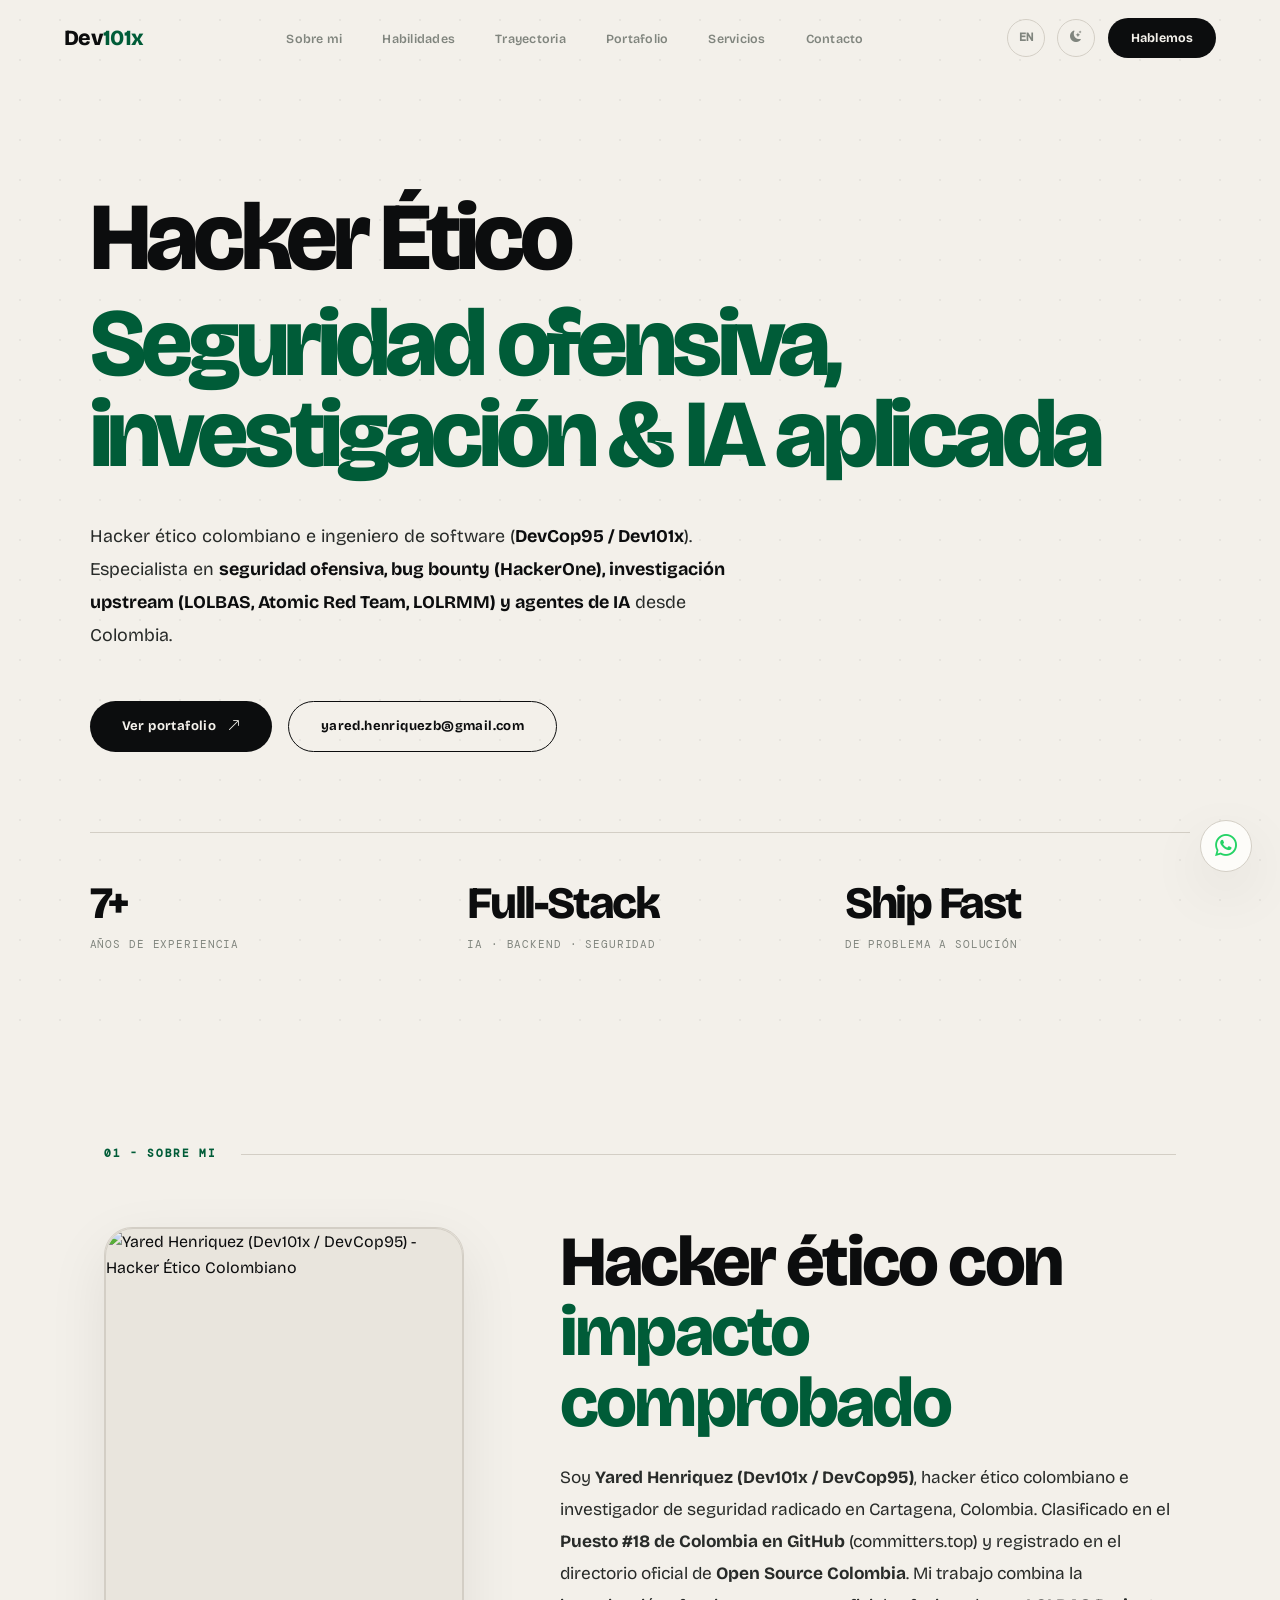
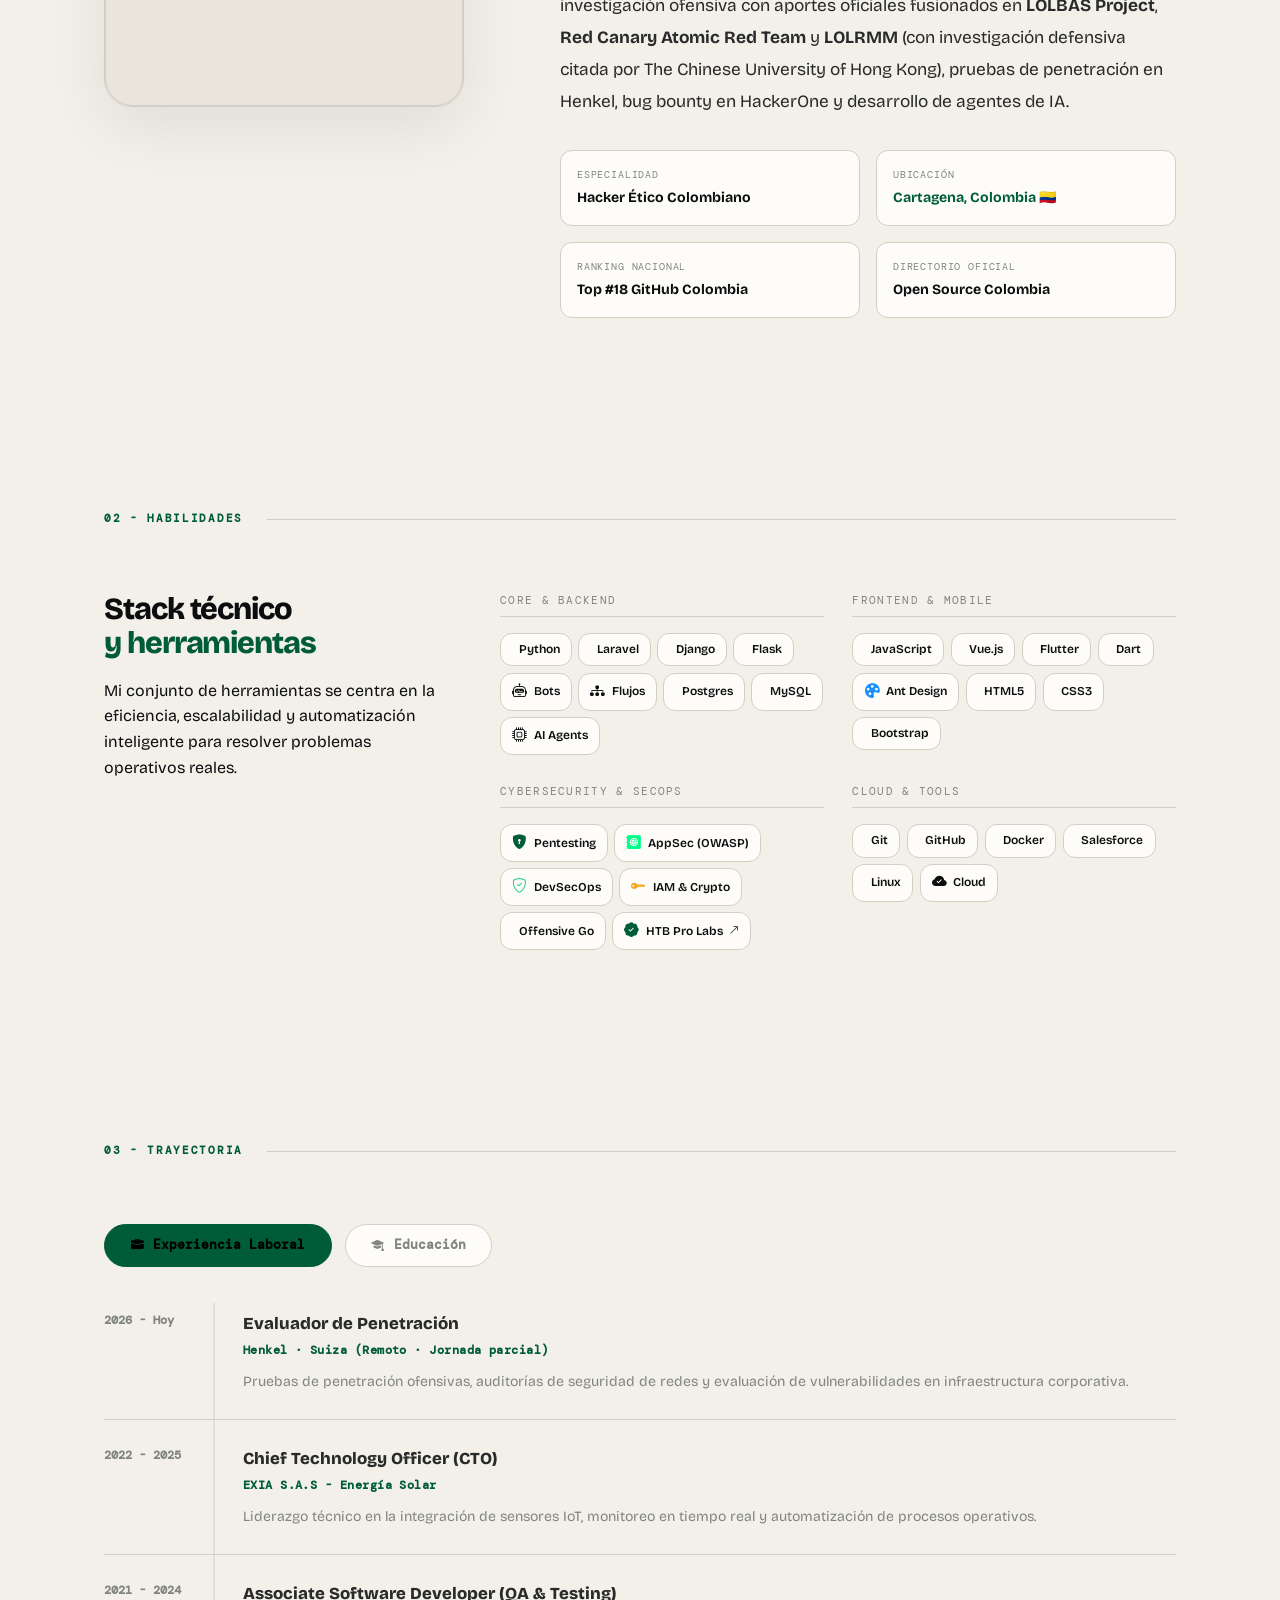
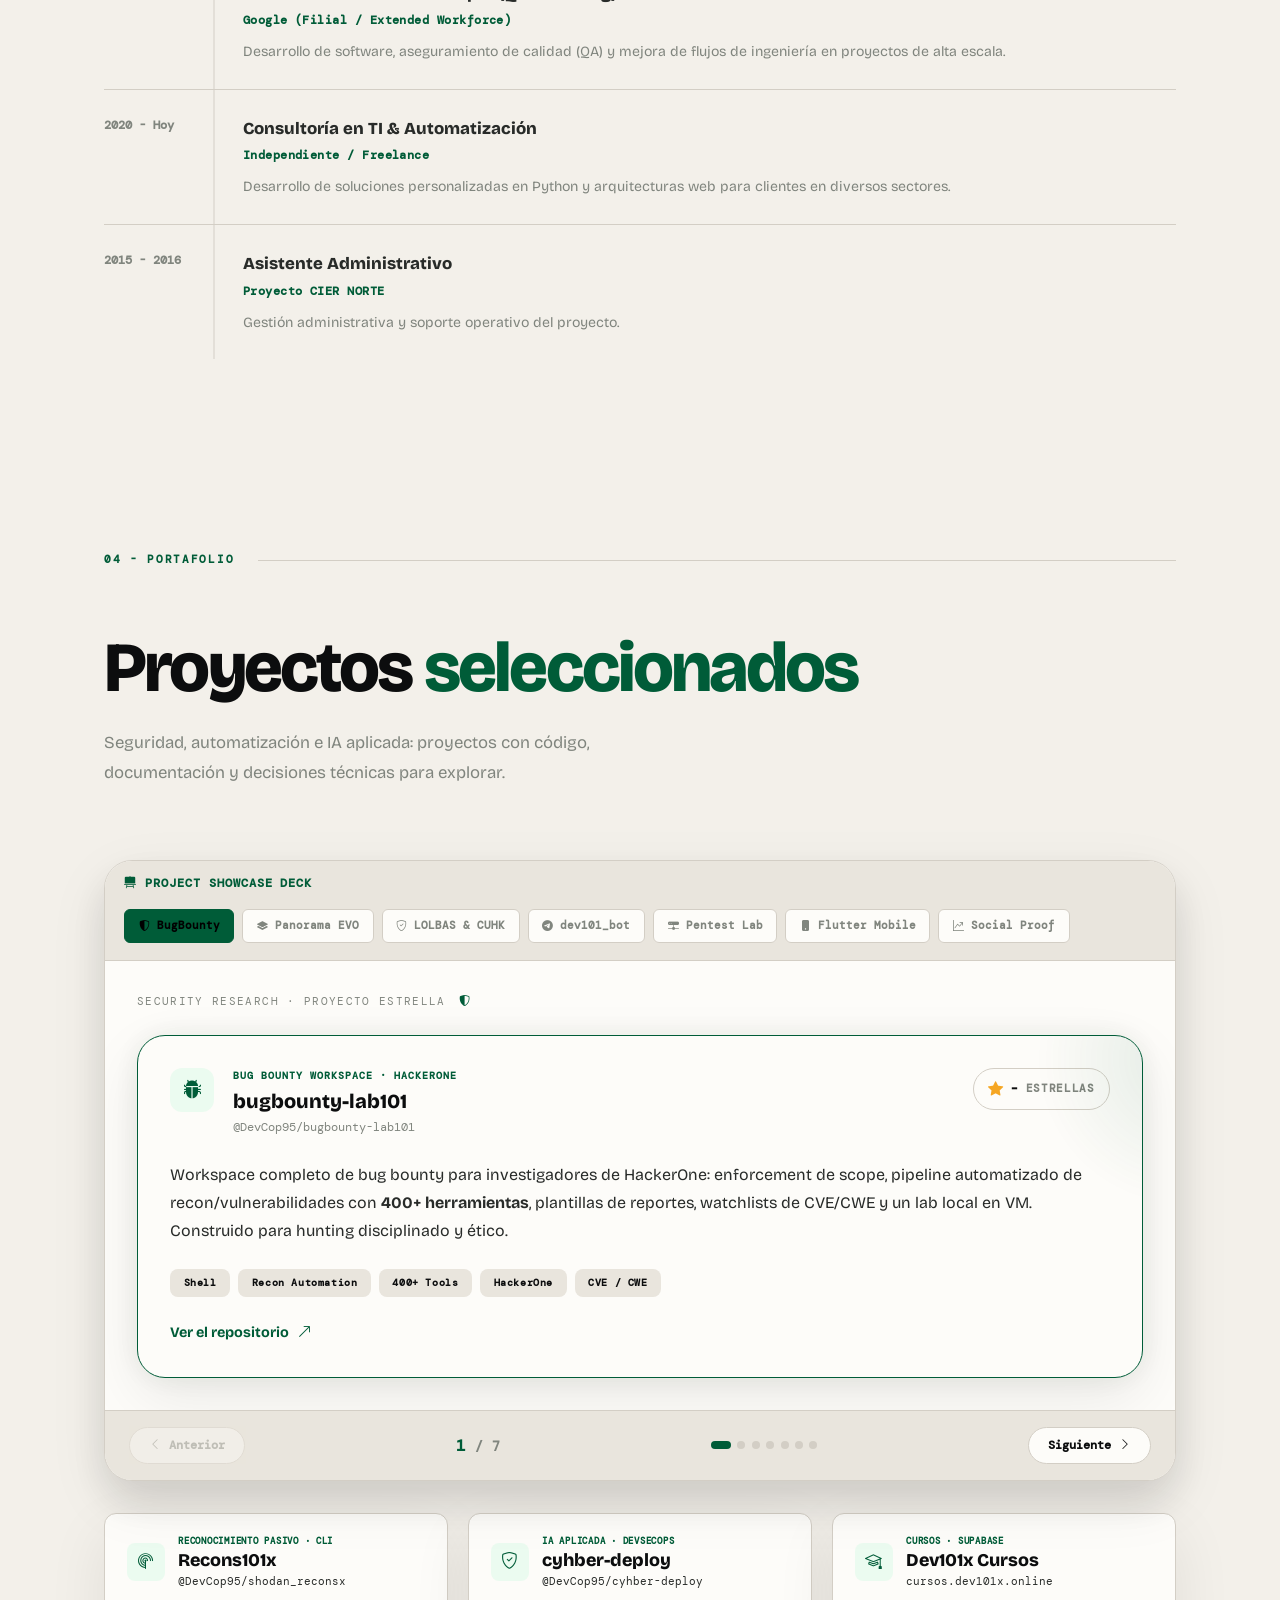
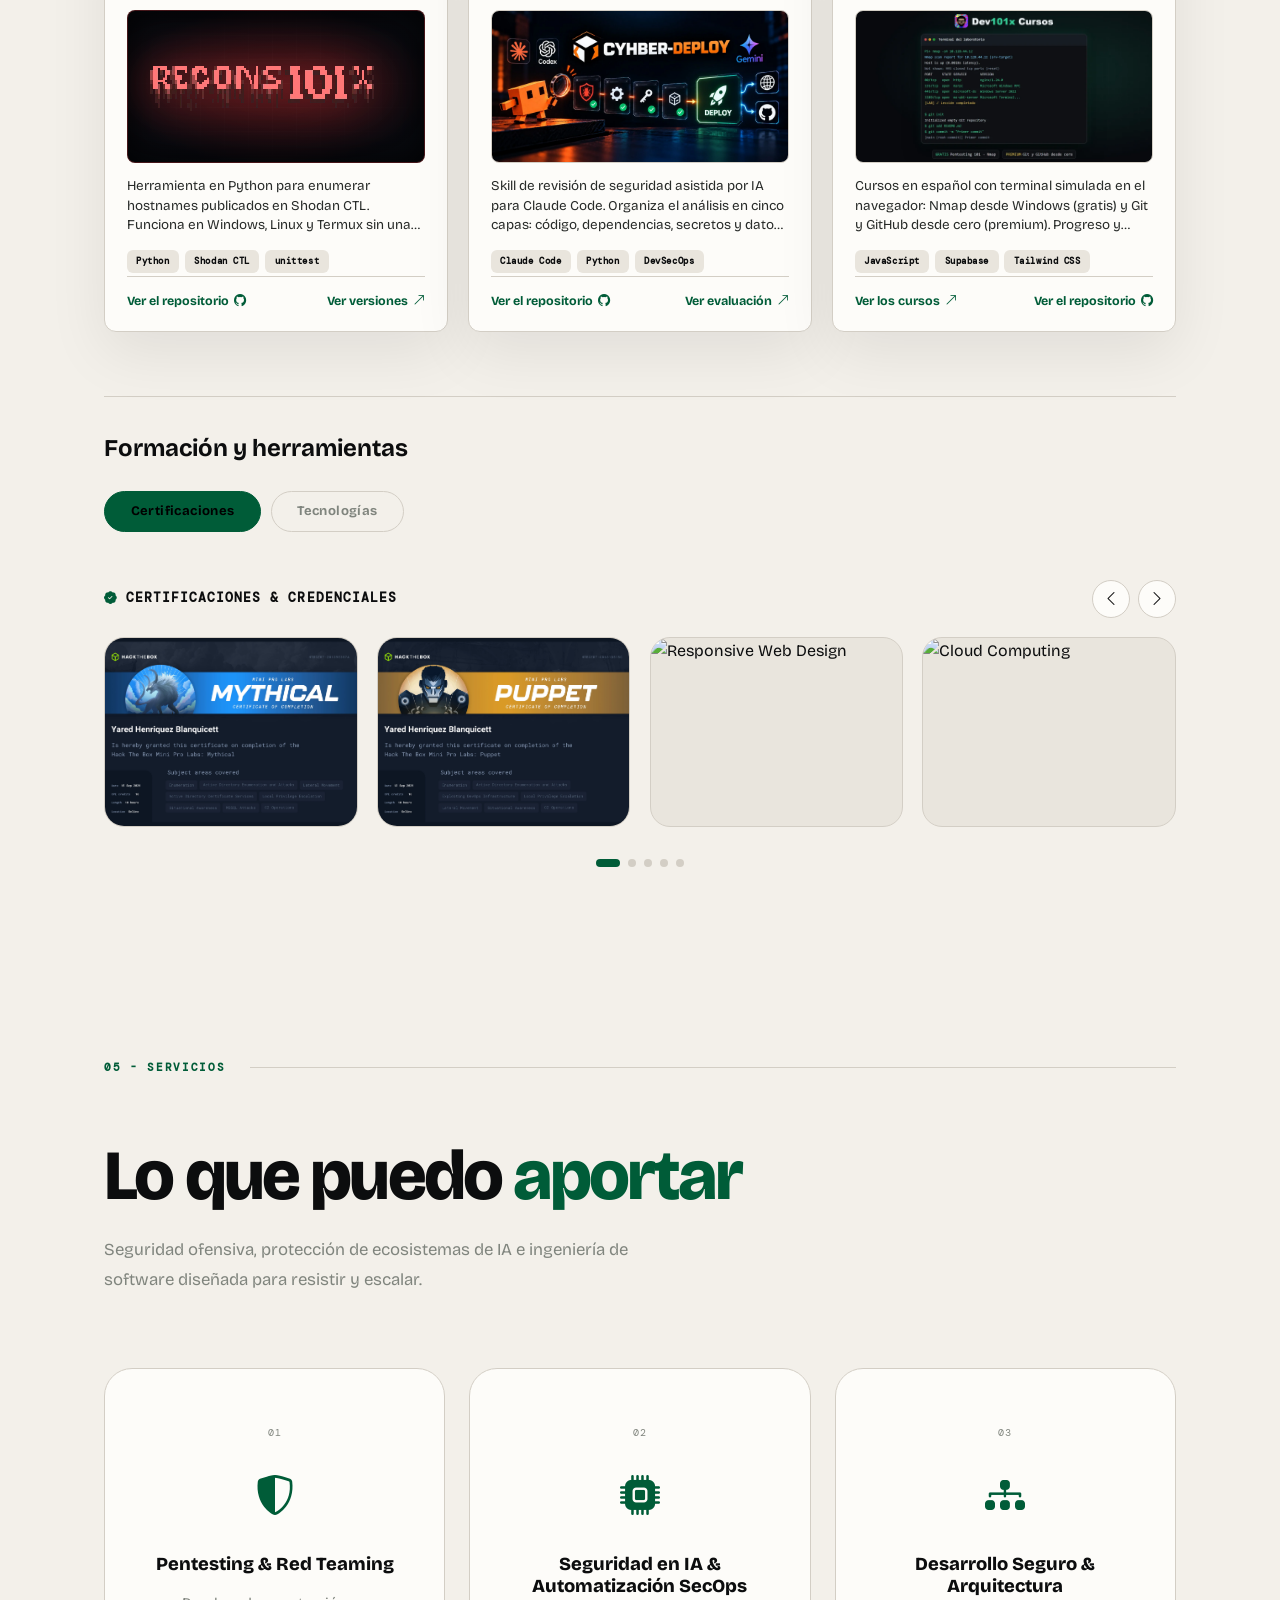
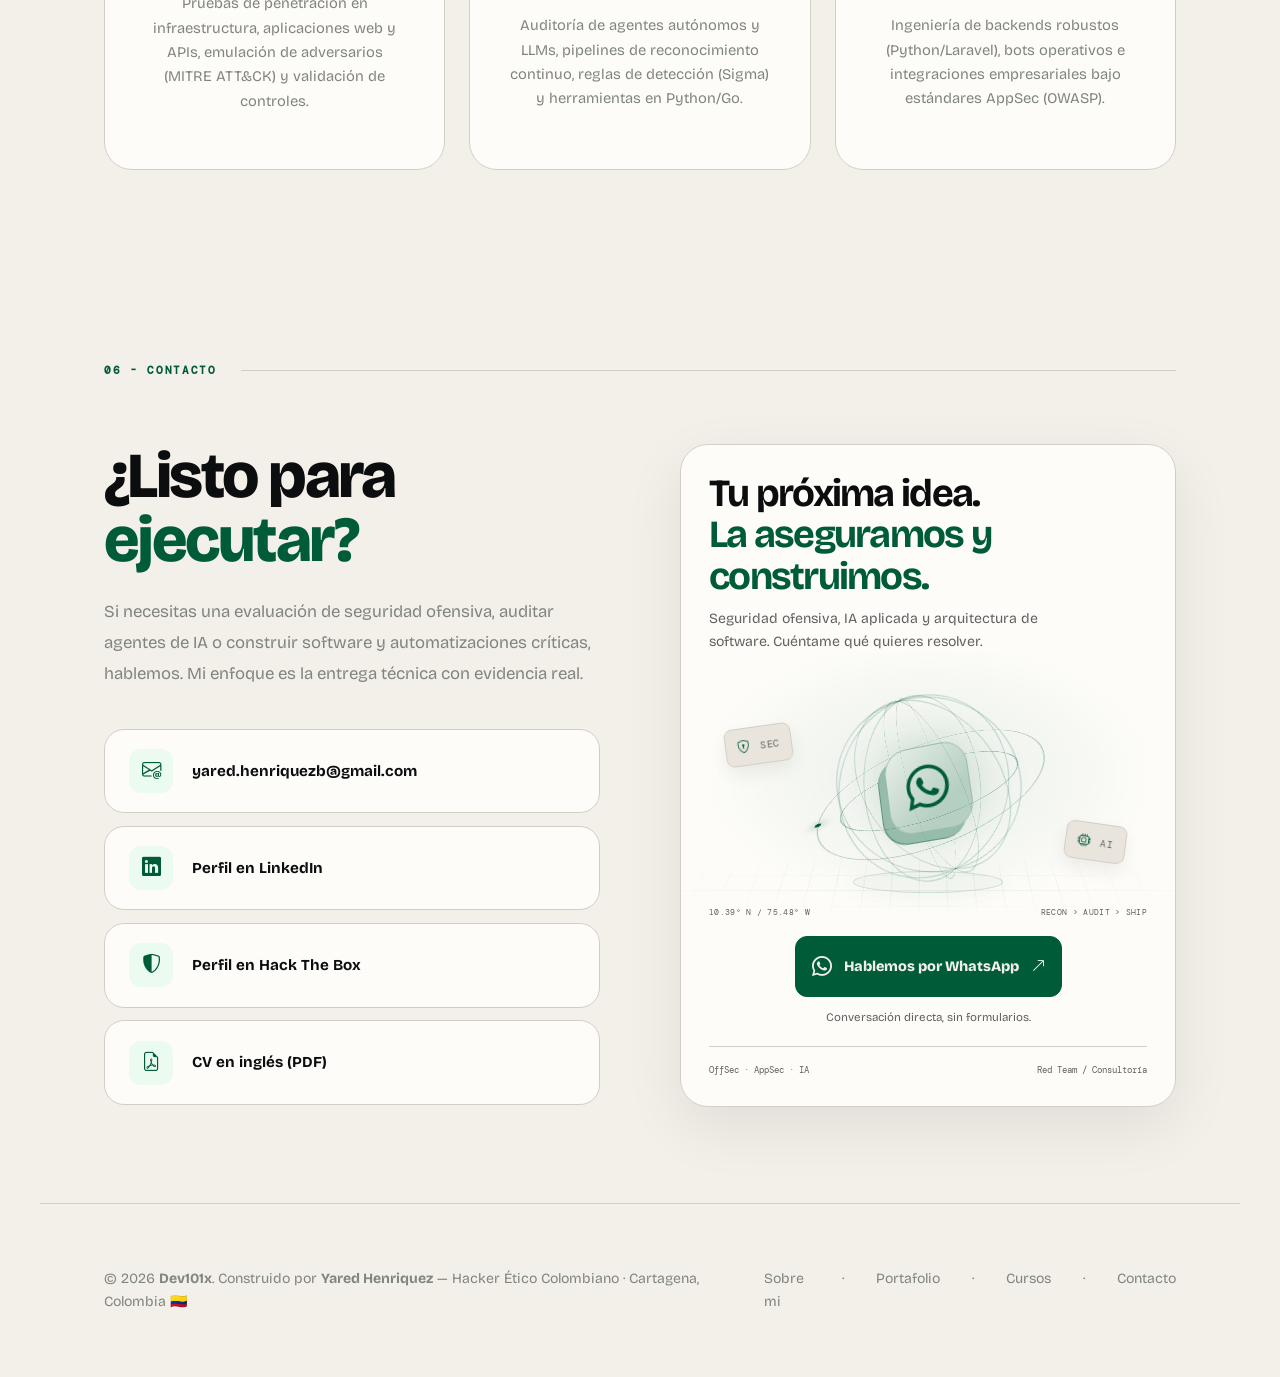
==== commit 8428c835: "docs: clarify Google affiliate role across portfolio and English CV" ====
--- a/index.html
+++ b/index.html
@@ -418,9 +418,9 @@
           <div class="tly">2021 - 2024</div>
           <div class="tldo"></div>
           <div>
-            <h3 class="tltit" data-i18n="resume-exp-2-title">Semi-Senior Developer</h3>
-            <div class="tlorg" data-i18n="resume-exp-2-org">Google</div>
-            <p class="tldesc" data-i18n="resume-exp-2-desc">Desarrollo de software y mejora de flujos de ingeniería en proyectos de alta escala.</p>
+            <h3 class="tltit" data-i18n="resume-exp-2-title">Associate Software Developer (QA &amp; Testing)</h3>
+            <div class="tlorg" data-i18n="resume-exp-2-org">Google (Filial / Extended Workforce)</div>
+            <p class="tldesc" data-i18n="resume-exp-2-desc">Desarrollo de software, aseguramiento de calidad (QA) y mejora de flujos de ingeniería en proyectos de alta escala.</p>
           </div>
         </div>
         <div class="tli">
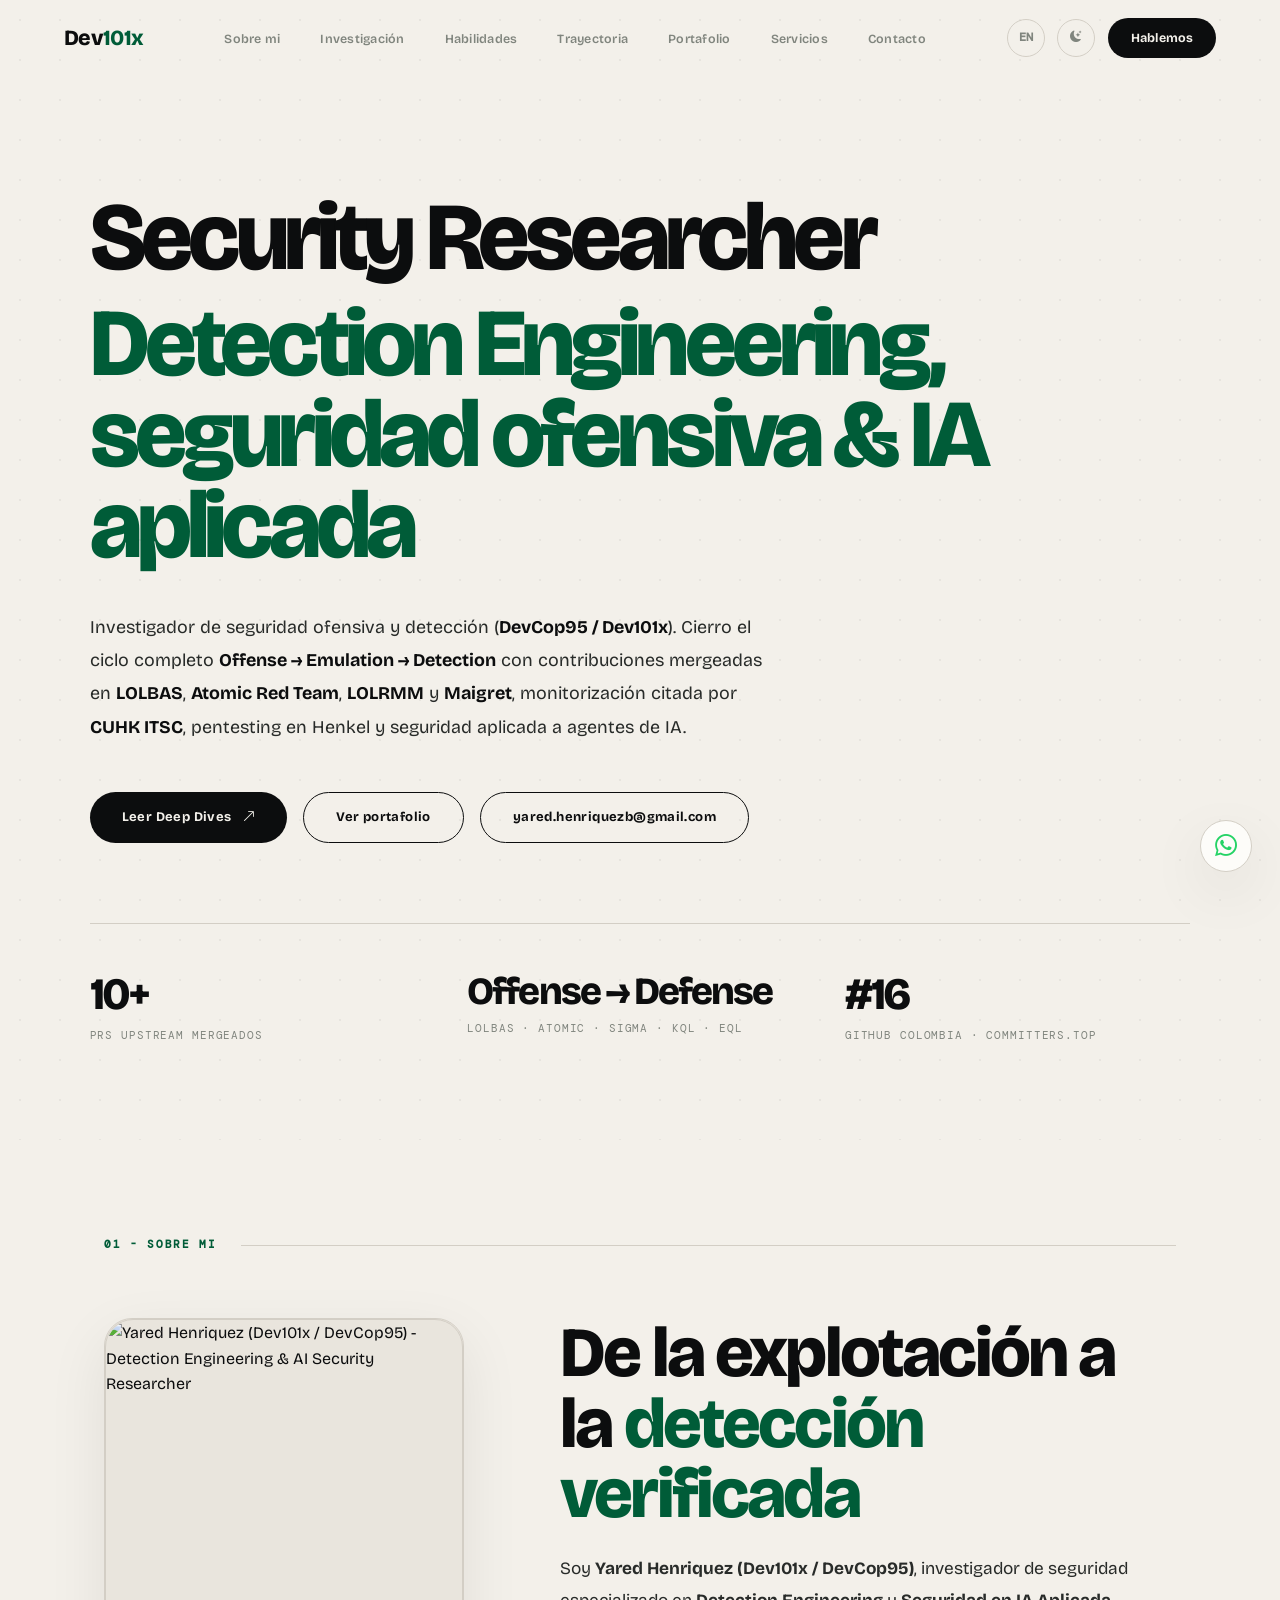
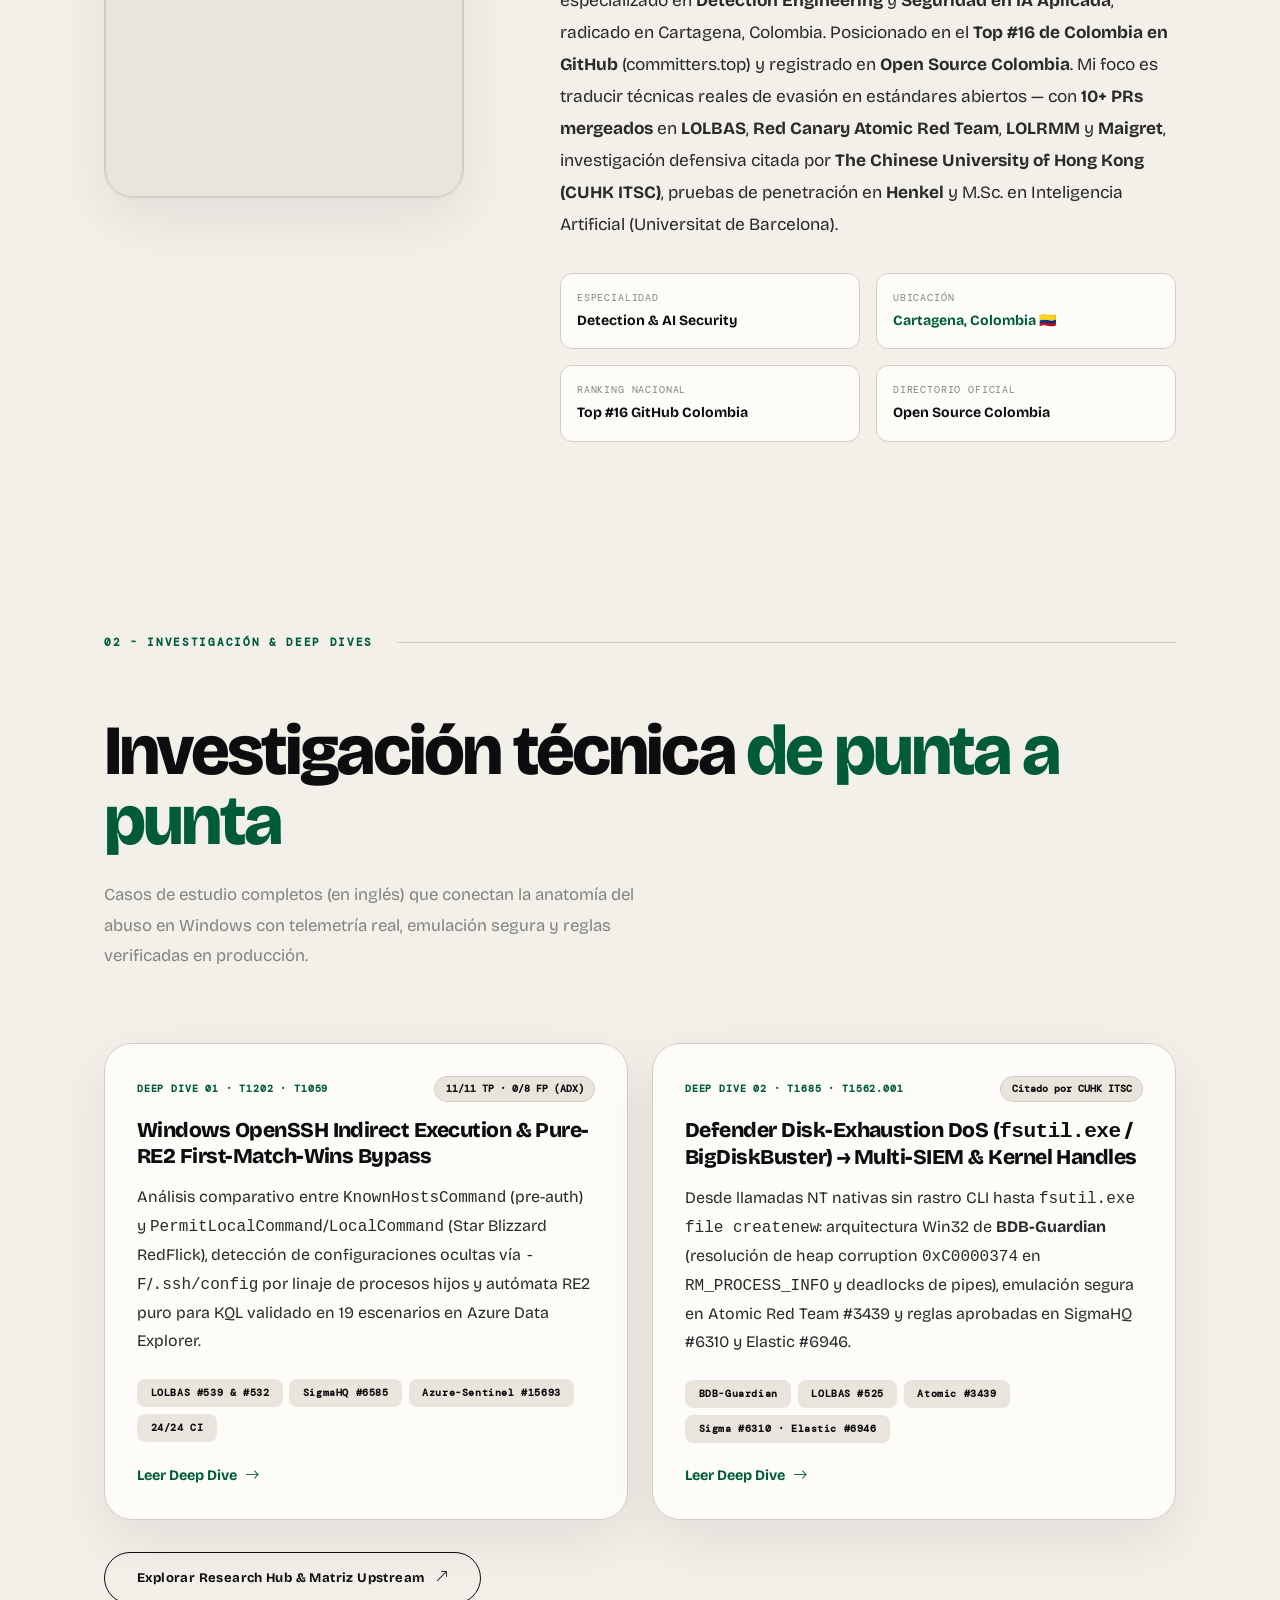
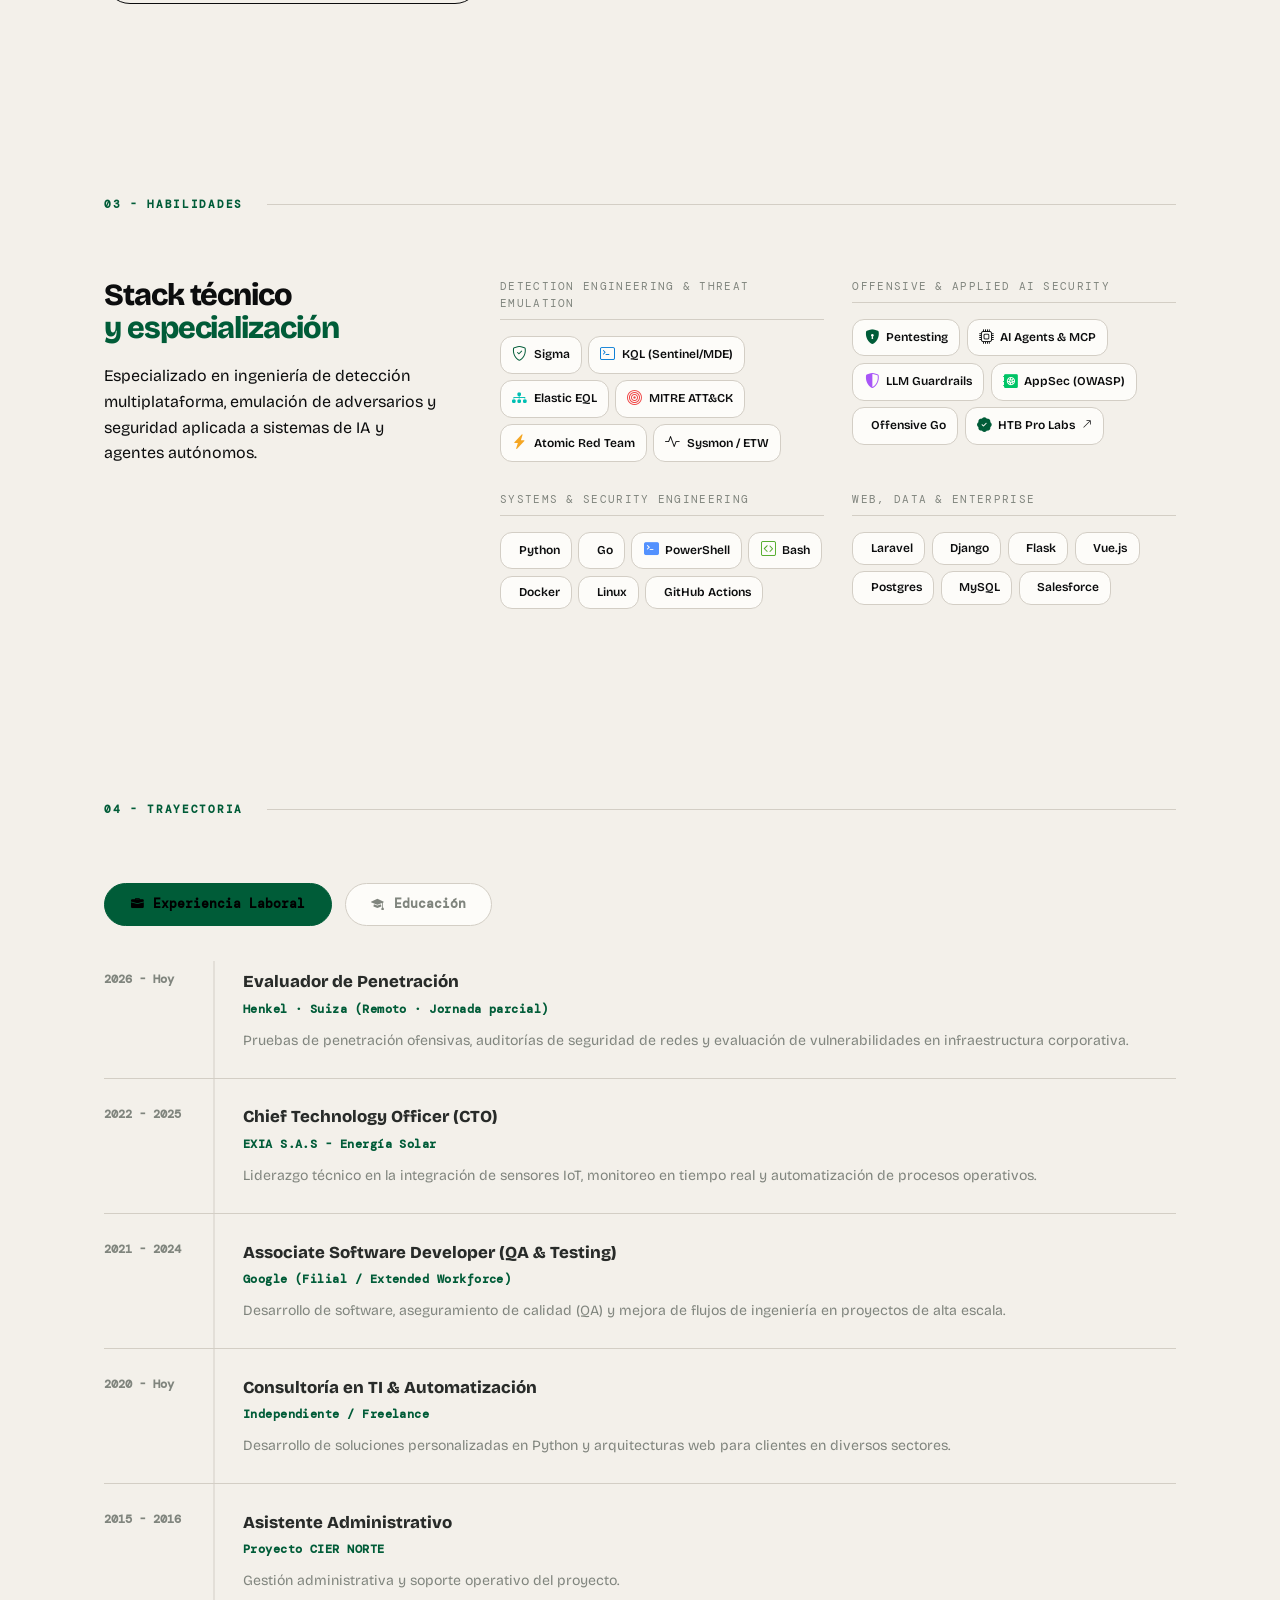
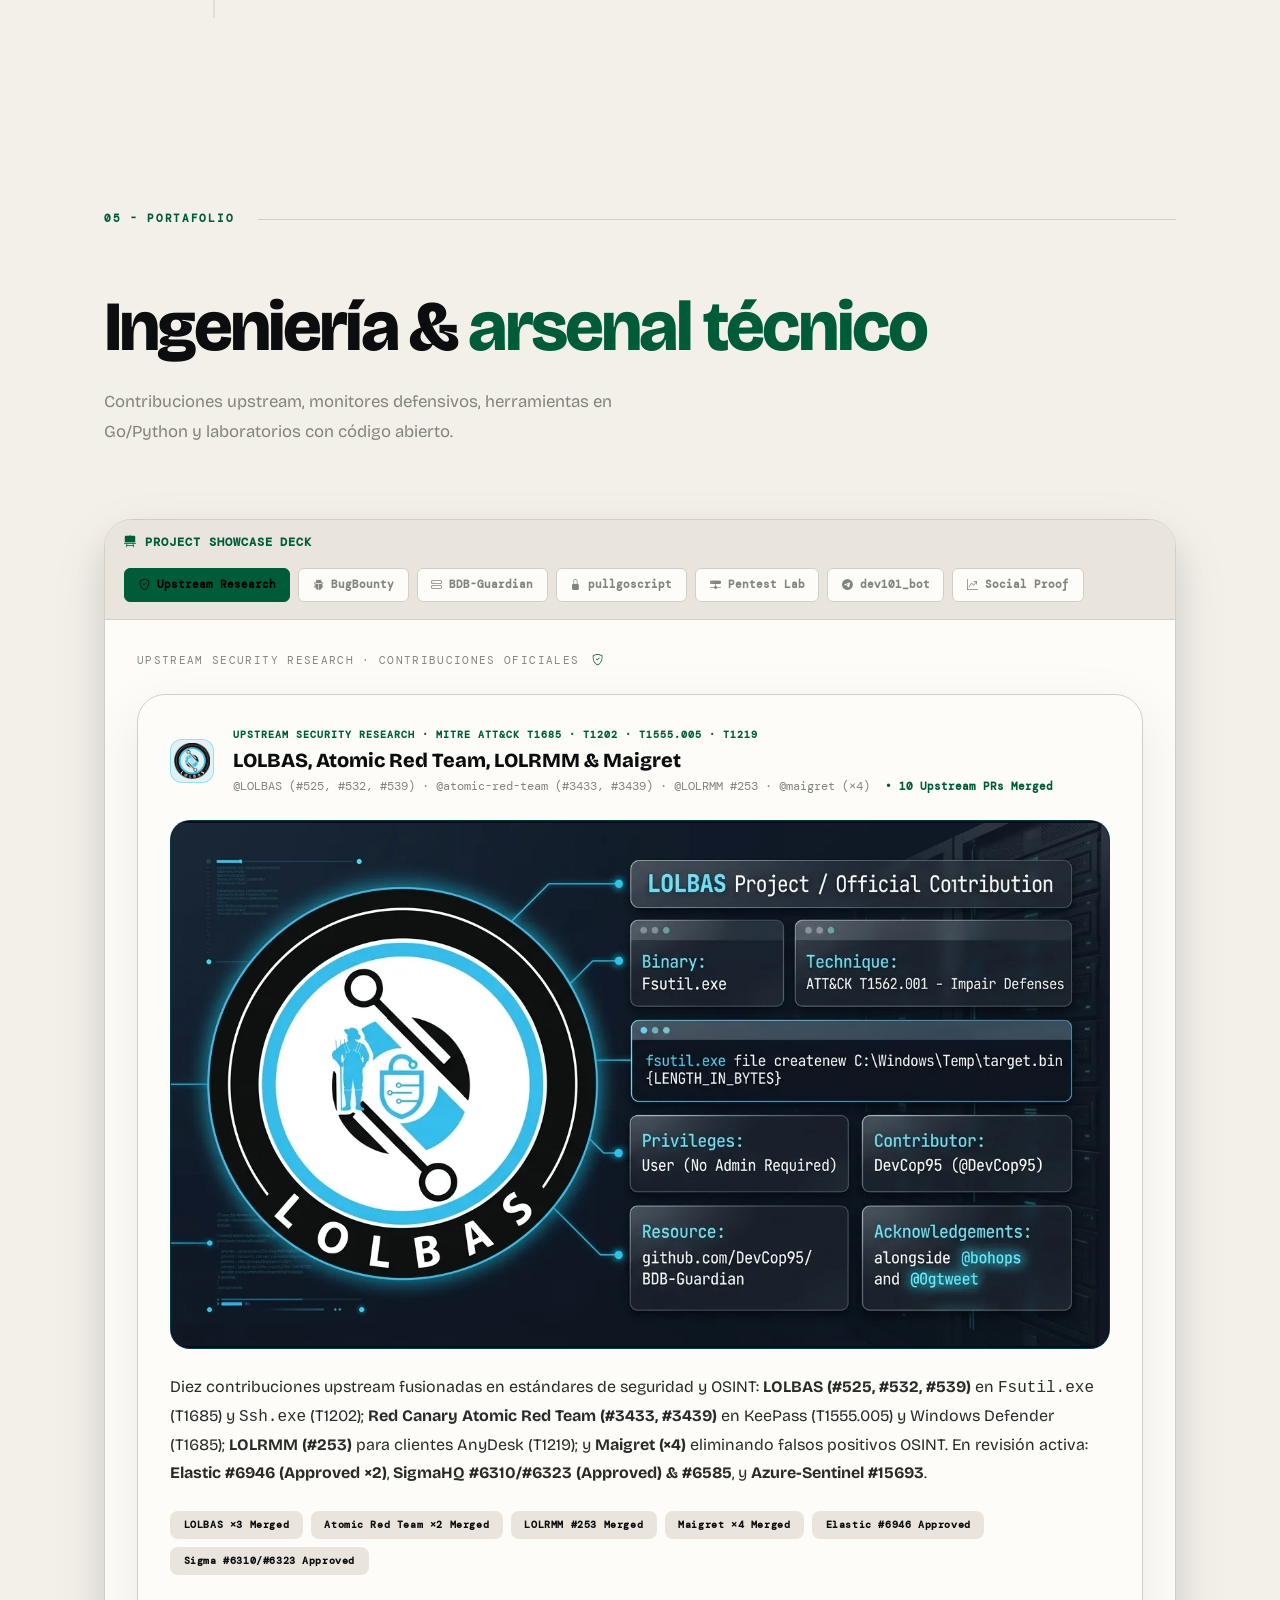
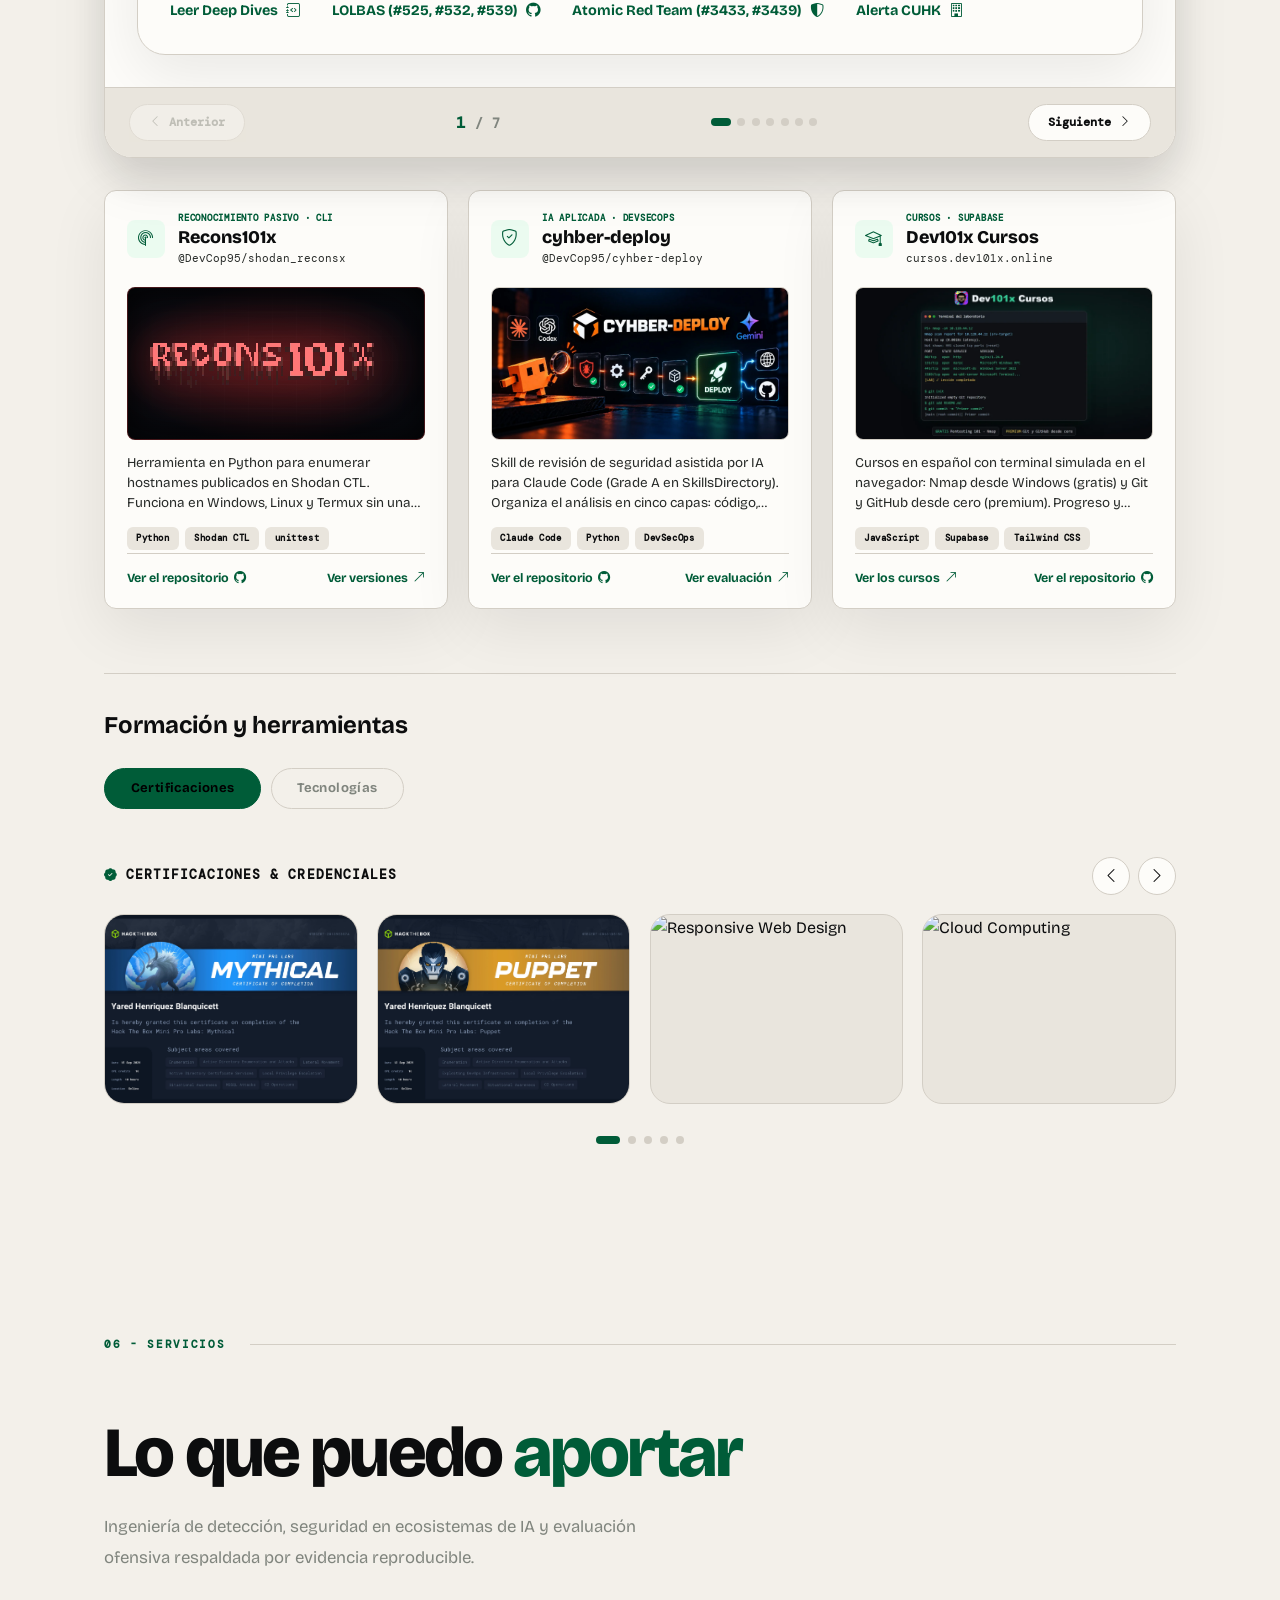
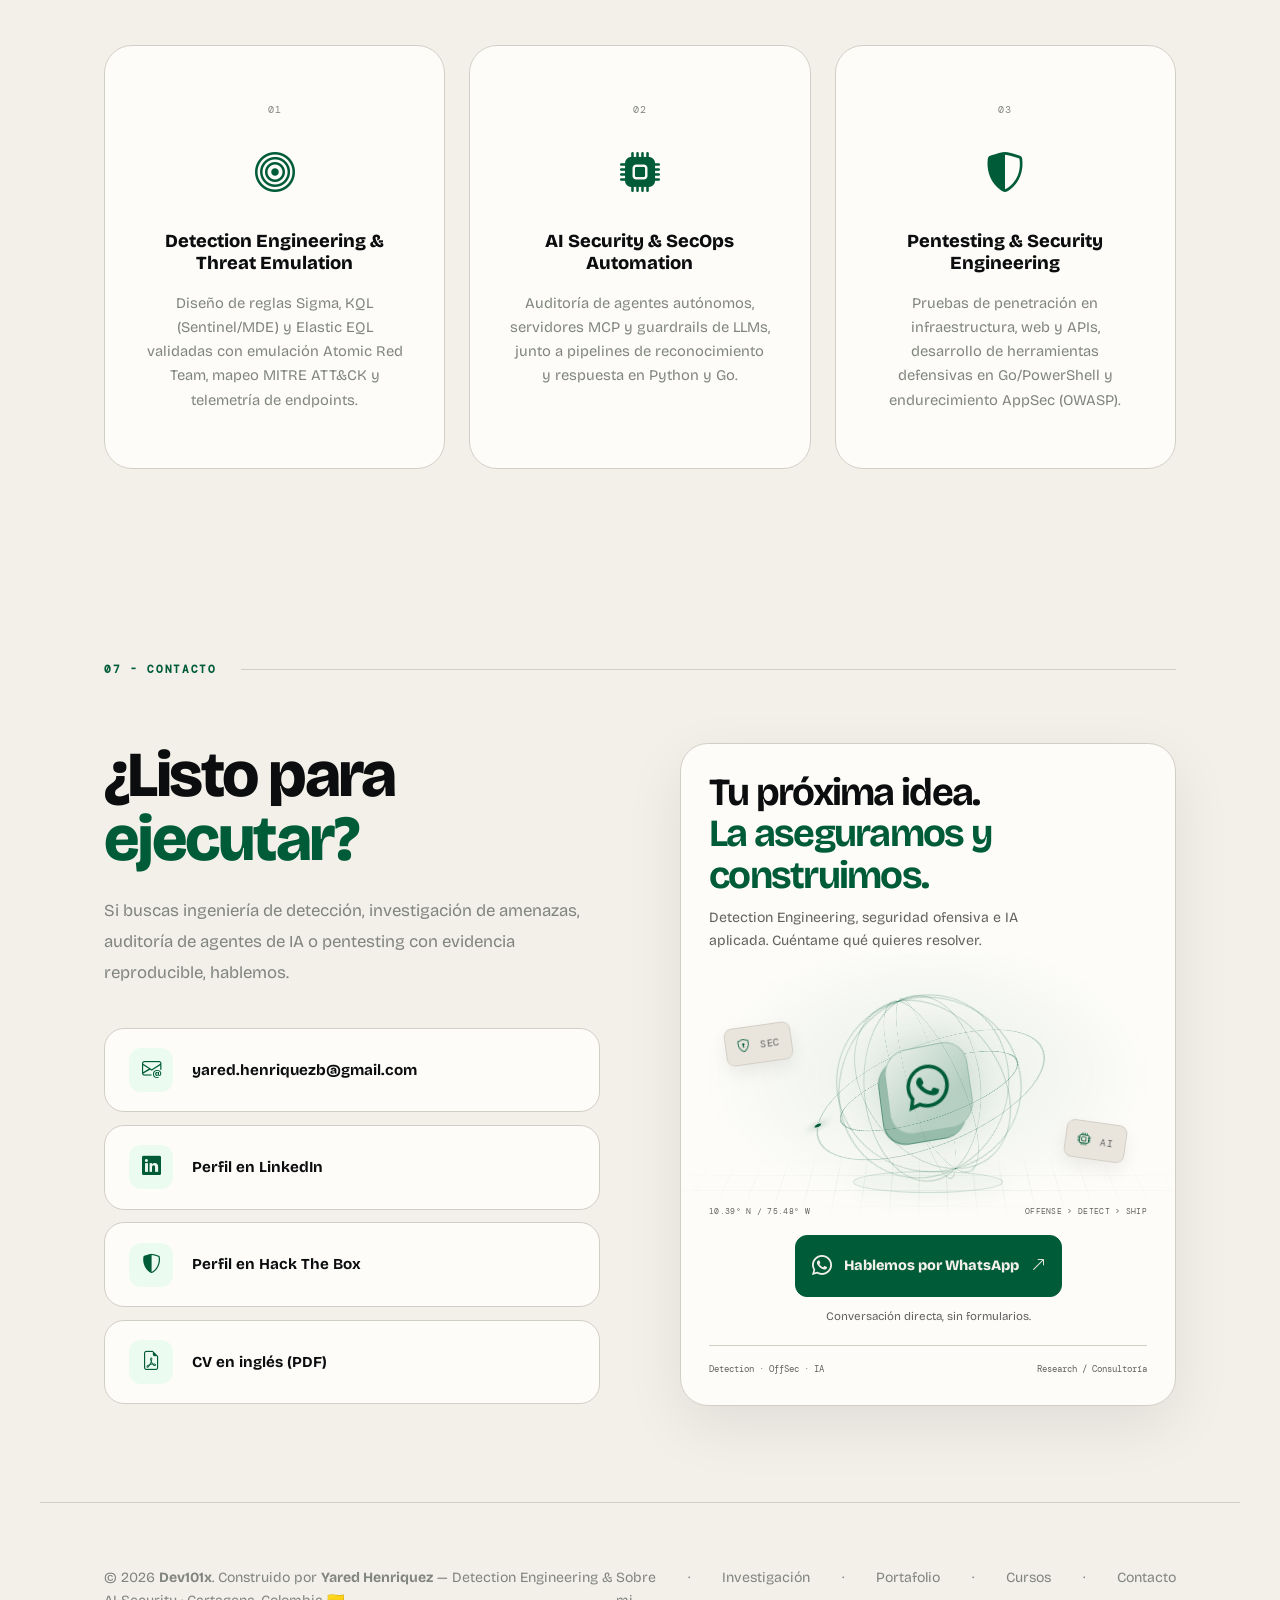
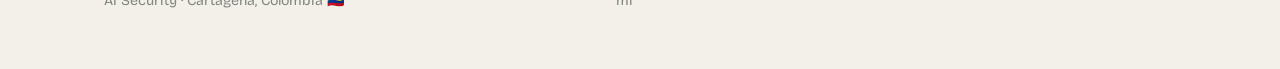
==== commit 603d8b87: "feat(portfolio): add Offense-to-Defense Research Hub, 2 technical deep dives, and specialize positio" ====
--- a/index.html
+++ b/index.html
@@ -3,9 +3,9 @@
 <head>
     <meta charset="UTF-8">
     <meta name="viewport" content="width=device-width, initial-scale=1.0">
-    <title>Yared Henriquez (Dev101x) | Security Researcher &amp; Hacker Ético · Colombia</title>
-    <meta name="description" content="Portafolio de Yared Henriquez (Dev101x / DevCop95) — Investigador de seguridad ofensiva, pentester e ingeniero de IA en Colombia. Contribuidor oficial en LOLBAS, Atomic Red Team y LOLRMM.">
-    <meta name="keywords" content="Yared Henriquez, Dev101x, DevCop95, hacker ético Colombia, security researcher, pentester, ciberseguridad ofensiva, LOLBAS, Atomic Red Team, LOLRMM, MITRE ATT&amp;CK, bug bounty, HackerOne, IA aplicada, Cartagena">
+    <title>Yared Henriquez (Dev101x) | Detection Engineering &amp; AI Security Researcher</title>
+    <meta name="description" content="Portafolio de Yared Henriquez (DevCop95 / Dev101x) — Security Researcher especializado en Detection Engineering (Offense-to-Defense), seguridad ofensiva e IA aplicada. Contribuidor oficial en LOLBAS, Atomic Red Team, LOLRMM y Maigret.">
+    <meta name="keywords" content="Yared Henriquez, Dev101x, DevCop95, Detection Engineering, AI Security Researcher, Threat Research, Sigma, KQL, Elastic EQL, LOLBAS, Atomic Red Team, LOLRMM, MITRE ATT&amp;CK, BDB-Guardian, Bug Bounty, Pentester, Colombia">
     <meta name="robots" content="index, follow, max-snippet:-1, max-image-preview:large, max-video-preview:-1">
     <meta name="author" content="Yared Henriquez">
 
@@ -18,10 +18,10 @@
     <!-- Open Graph / Facebook -->
     <meta property="og:type" content="website">
     <meta property="og:url" content="https://dev101x.online/">
-    <meta property="og:title" content="Yared Henriquez (Dev101x) | Security Researcher &amp; Hacker Ético">
-    <meta property="og:description" content="Portafolio de Yared Henriquez (Dev101x / DevCop95) — Pentester e investigador de seguridad ofensiva en Colombia. Contribuidor oficial en LOLBAS, Atomic Red Team (Red Canary) y LOLRMM.">
+    <meta property="og:title" content="Yared Henriquez (Dev101x) | Detection Engineering &amp; AI Security Researcher">
+    <meta property="og:description" content="Offense-to-Defense Security Researcher (DevCop95 / Dev101x). Deep dives en OpenSSH y BigDiskBuster/fsutil, y contribuciones en LOLBAS, Atomic Red Team, LOLRMM y Maigret.">
     <meta property="og:image" content="https://dev101x.online/assets/img/profile-img.jpg">
-    <meta property="og:image:alt" content="Yared Henriquez (Dev101x) - Security Researcher &amp; Hacker Ético">
+    <meta property="og:image:alt" content="Yared Henriquez (Dev101x / DevCop95) - Detection Engineering &amp; AI Security Researcher">
     <meta property="og:locale" content="es_CO">
     <meta property="og:locale:alternate" content="en_US">
     <meta property="og:site_name" content="Dev101x · Yared Henriquez">
@@ -29,8 +29,8 @@
     <!-- Twitter -->
     <meta name="twitter:card" content="summary_large_image">
     <meta name="twitter:url" content="https://x.com/Devcop101">
-    <meta name="twitter:title" content="Yared Henriquez (Dev101x) | Security Researcher &amp; Hacker Ético">
-    <meta name="twitter:description" content="Investigador de seguridad ofensiva, pentester e ingeniero de IA. Contribuidor oficial en LOLBAS, Atomic Red Team y LOLRMM.">
+    <meta name="twitter:title" content="Yared Henriquez (Dev101x) | Detection Engineering &amp; AI Security Researcher">
+    <meta name="twitter:description" content="Detection Engineering (Offense-to-Defense), offensive security &amp; applied AI security. LOLBAS, Atomic Red Team, LOLRMM &amp; Maigret contributor.">
     <meta name="twitter:image" content="https://dev101x.online/assets/img/profile-img.jpg">
     <meta name="twitter:site" content="@Devcop101">
     <meta name="twitter:creator" content="@Devcop101">
@@ -48,10 +48,9 @@
           "url": "https://dev101x.online/",
           "image": "https://dev101x.online/assets/img/profile-img.jpg",
           "jobTitle": [
+            "Detection Engineering & Threat Researcher",
             "Penetration Tester",
-            "Security Researcher",
-            "Ethical Hacker",
-            "AI Security Engineer"
+            "AI Security Researcher"
           ],
           "worksFor": {
             "@type": "Organization",
@@ -77,32 +76,36 @@
             "addressRegion": "Bolívar",
             "addressCountry": "CO"
           },
-          "description": "Yared Henriquez (Dev101x / DevCop95) es un investigador de seguridad ofensiva, pentester e ingeniero de software radicado en Cartagena, Colombia. Contribuidor oficial en LOLBAS (PR #525), Red Canary Atomic Red Team (PR #3433 y PR #3439) y LOLRMM (PR #253), citado por The Chinese University of Hong Kong (CUHK).",
+          "description": "Yared Henriquez (Dev101x / DevCop95) is a Security Researcher specializing in Detection Engineering (Offense-to-Defense) and Applied AI Security, based in Cartagena, Colombia. Official contributor to LOLBAS (#525, #532, #539), Red Canary Atomic Red Team (#3433, #3439), LOLRMM (#253), and Maigret, with BDB-Guardian cited by CUHK ITSC.",
           "knowsAbout": [
-            "Offensive Security",
-            "Penetration Testing",
-            "Vulnerability Research",
+            "Detection Engineering",
+            "Threat Research",
+            "Sigma Detection Rules",
+            "KQL",
+            "Elastic EQL",
             "MITRE ATT&CK",
             "LOLBAS Project",
             "Atomic Red Team",
             "LOLRMM",
-            "Sigma Detection Rules",
-            "Bug Bounty",
-            "Applied AI Agents",
+            "Applied AI Security",
+            "Penetration Testing",
             "Python",
             "Go"
           ],
           "sameAs": [
+            "https://dev101x.online/research/",
             "https://hackerone.com/Dev101x",
             "https://github.com/DevCop95",
             "https://www.linkedin.com/in/yared-dev",
             "https://profile.hackthebox.com/profile/019f8d0f-a8d2-73bb-8f12-d863b7261aa3",
             "https://x.com/Devcop101",
             "https://lolbas-project.github.io/lolbas/Binaries/Fsutil/",
-            "https://github.com/LOLBAS-Project/LOLBAS/pull/525",
+            "https://lolbas-project.github.io/lolbas/Binaries/Ssh/",
+            "https://github.com/LOLBAS-Project/LOLBAS/pulls?q=is%3Apr+author%3ADevCop95+is%3Amerged",
             "https://github.com/redcanaryco/atomic-red-team/pull/3433",
             "https://github.com/redcanaryco/atomic-red-team/pull/3439",
             "https://github.com/magicsword-io/LOLRMM/pull/253",
+            "https://github.com/soxoj/maigret/pulls?q=is%3Apr+author%3ADevCop95+is%3Amerged",
             "https://github.com/Mteheran/opensource-colombia",
             "https://committers.top/colombia",
             "https://cursos.dev101x.online/",
@@ -133,8 +136,8 @@
           "@type": "WebSite",
           "@id": "https://dev101x.online/#website",
           "url": "https://dev101x.online/",
-          "name": "Yared Henriquez (Dev101x) · Security Researcher & Pentester",
-          "description": "Portafolio oficial de Yared Henriquez (Dev101x / DevCop95) — Investigación en seguridad ofensiva, pentesting, bug bounty e IA aplicada.",
+          "name": "Yared Henriquez (Dev101x) · Detection Engineering & AI Security",
+          "description": "Official portfolio and security research hub of Yared Henriquez (Dev101x / DevCop95).",
           "inLanguage": ["es-CO", "en"],
           "publisher": {
             "@id": "https://dev101x.online/#person"
@@ -144,8 +147,8 @@
           "@type": "ProfilePage",
           "@id": "https://dev101x.online/#webpage",
           "url": "https://dev101x.online/",
-          "name": "Yared Henriquez (Dev101x) | Security Researcher & Hacker Ético",
-          "description": "Portafolio oficial de Yared Henriquez (Dev101x / DevCop95) — Investigación en seguridad ofensiva, pentesting, bug bounty e IA aplicada.",
+          "name": "Yared Henriquez (Dev101x) | Detection Engineering & AI Security Researcher",
+          "description": "Portafolio e investigación técnica de Yared Henriquez (Dev101x / DevCop95).",
           "inLanguage": ["es-CO", "en"],
           "isPartOf": {
             "@id": "https://dev101x.online/#website"
@@ -181,7 +184,7 @@
       } catch(e) {}
     })();
     </script>
-    <link rel="stylesheet" href="assets/css/style.css?v=15">
+    <link rel="stylesheet" href="assets/css/style.css?v=16">
     <noscript>
       <style>
         .loader { display: none; }
@@ -207,6 +210,7 @@
   <a href="#hero" class="nlogo">Dev<em>101x</em></a>
   <ul class="nlinks">
     <li><a href="#about" data-i18n="nav-about">Sobre mi</a></li>
+    <li><a href="#research" data-i18n="nav-research">Investigación</a></li>
     <li><a href="#skills" data-i18n="nav-skills">Habilidades</a></li>
     <li><a href="#resume" data-i18n="nav-resume">Trayectoria</a></li>
     <li><a href="#portfolio" data-i18n="nav-portfolio">Portafolio</a></li>
@@ -230,6 +234,7 @@
     <i class="bi bi-x-lg"></i>
   </button>
   <a href="#about" class="mobile-link" data-i18n="nav-about">Sobre mi</a>
+  <a href="#research" class="mobile-link" data-i18n="nav-research">Investigación</a>
   <a href="#skills" class="mobile-link" data-i18n="nav-skills">Habilidades</a>
   <a href="#resume" class="mobile-link" data-i18n="nav-resume">Trayectoria</a>
   <a href="#portfolio" class="mobile-link" data-i18n="nav-portfolio">Portafolio</a>
@@ -241,28 +246,29 @@
   <div class="reveal">
     <h1 class="hname">
       <span class="scramble-wrapper">
-        <span id="scramble-ghost" class="scramble-ghost">Hacker Ético</span>
-        <span id="scramble-target" class="scramble-target" data-i18n="hero-title-main">Hacker Ético</span>
+        <span id="scramble-ghost" class="scramble-ghost">Security Researcher</span>
+        <span id="scramble-target" class="scramble-target" data-i18n="hero-title-main">Security Researcher</span>
       </span>
-      <em data-i18n="hero-title-sub">Seguridad ofensiva, investigación &amp; IA aplicada</em>
+      <em data-i18n="hero-title-sub">Detection Engineering, seguridad ofensiva &amp; IA aplicada</em>
     </h1>
-    <p class="hero-copy" data-i18n="hero-copy">Hacker ético colombiano e ingeniero de software (<strong>DevCop95 / Dev101x</strong>). Especialista en <strong>seguridad ofensiva, bug bounty (HackerOne), investigación upstream (LOLBAS, Atomic Red Team, LOLRMM) y agentes de IA</strong> desde Colombia.</p>
+    <p class="hero-copy" data-i18n="hero-copy">Investigador de seguridad ofensiva y detección (<strong>DevCop95 / Dev101x</strong>). Cierro el ciclo completo <strong>Offense &rarr; Emulation &rarr; Detection</strong> con contribuciones mergeadas en <strong>LOLBAS</strong>, <strong>Atomic Red Team</strong>, <strong>LOLRMM</strong> y <strong>Maigret</strong>, monitorización citada por <strong>CUHK ITSC</strong>, pentesting en Henkel y seguridad aplicada a agentes de IA.</p>
     <div class="hbtns">
-      <a href="#portfolio" class="btn-solid"><span data-i18n="hero-btn-portfolio">Ver portafolio</span> <i class="bi bi-arrow-up-right"></i></a>
+      <a href="#research" class="btn-solid"><span data-i18n="hero-btn-research">Leer Deep Dives</span> <i class="bi bi-arrow-up-right"></i></a>
+      <a href="#portfolio" class="btn-line"><span data-i18n="hero-btn-portfolio">Ver portafolio</span></a>
       <a href="mailto:yared.henriquezb@gmail.com" class="btn-line">yared.henriquezb@gmail.com</a>
     </div>
     <div class="hstats">
       <div>
-        <div class="hstat-n" data-count="7" data-suffix="+">7+</div>
-        <div class="hstat-l" data-i18n="hero-stat-exp">años de experiencia</div>
+        <div class="hstat-n" data-count="10" data-suffix="+">10+</div>
+        <div class="hstat-l" data-i18n="hero-stat-exp">PRs upstream mergeados</div>
       </div>
       <div>
-        <div class="hstat-n">Full-Stack</div>
-        <div class="hstat-l" data-i18n="hero-stat-tech">IA · backend · seguridad</div>
+        <div class="hstat-n" style="font-size:clamp(1.7rem,3vw,2.4rem)">Offense &rarr; Defense</div>
+        <div class="hstat-l" data-i18n="hero-stat-tech">LOLBAS &middot; Atomic &middot; Sigma &middot; KQL &middot; EQL</div>
       </div>
       <div>
-        <div class="hstat-n">Ship Fast</div>
-        <div class="hstat-l" data-i18n="hero-stat-time">de problema a solución</div>
+        <div class="hstat-n">#16</div>
+        <div class="hstat-l" data-i18n="hero-stat-time">GitHub Colombia &middot; committers.top</div>
       </div>
     </div>
   </div>
@@ -280,7 +286,7 @@
         <div class="wrapper">
           <picture>
             <source srcset="assets/img/profile-img.webp" type="image/webp">
-            <img src="assets/img/profile-img.jpg" alt="Yared Henriquez (Dev101x / DevCop95) - Hacker Ético Colombiano" class="cover-image" decoding="async" fetchpriority="high">
+            <img src="assets/img/profile-img.jpg" alt="Yared Henriquez (Dev101x / DevCop95) - Detection Engineering &amp; AI Security Researcher" class="cover-image" decoding="async" fetchpriority="high">
           </picture>
         </div>
         <a href="https://devcop95.github.io/cYHBernews" target="_blank" rel="noopener" class="cyber-hover-card" aria-label="cYHBernews - Noticias de Ciberseguridad">
@@ -291,12 +297,12 @@
       </div>
     </aside>
     <div class="about-text reveal d1">
-      <h2 class="stit" data-i18n="about-title">Hacker ético con <em>impacto comprobado</em></h2>
-      <p data-i18n="about-copy">Soy <strong>Yared Henriquez (Dev101x / DevCop95)</strong>, hacker ético colombiano e investigador de seguridad radicado en Cartagena, Colombia. Clasificado en el <strong>Puesto #18 de Colombia en GitHub</strong> (committers.top) y registrado en el directorio oficial de <strong>Open Source Colombia</strong>. Mi trabajo combina la investigación ofensiva con aportes oficiales fusionados en <strong>LOLBAS Project</strong>, <strong>Red Canary Atomic Red Team</strong> y <strong>LOLRMM</strong> (con investigación defensiva citada por The Chinese University of Hong Kong), pruebas de penetración en Henkel, bug bounty en HackerOne y desarrollo de agentes de IA.</p>
+      <h2 class="stit" data-i18n="about-title">De la explotación a la <em>detección verificada</em></h2>
+      <p data-i18n="about-copy">Soy <strong>Yared Henriquez (Dev101x / DevCop95)</strong>, investigador de seguridad especializado en <strong>Detection Engineering</strong> y <strong>Seguridad en IA Aplicada</strong>, radicado en Cartagena, Colombia. Posicionado en el <strong>Top #16 de Colombia en GitHub</strong> (committers.top) y registrado en <strong>Open Source Colombia</strong>. Mi foco es traducir técnicas reales de evasión en estándares abiertos — con <strong>10+ PRs mergeados</strong> en <strong>LOLBAS</strong>, <strong>Red Canary Atomic Red Team</strong>, <strong>LOLRMM</strong> y <strong>Maigret</strong>, investigación defensiva citada por <strong>The Chinese University of Hong Kong (CUHK ITSC)</strong>, pruebas de penetración en <strong>Henkel</strong> y M.Sc. en Inteligencia Artificial (Universitat de Barcelona).</p>
       <div class="about-meta-grid" style="display:grid;grid-template-columns:repeat(auto-fit,minmax(200px,1fr));gap:1rem;margin-top:2rem">
         <div style="background:var(--surface);border:1px solid var(--line);border-radius:var(--r-sm);padding:1rem">
           <div style="font-family:var(--fm);font-size:.65rem;color:var(--muted);text-transform:uppercase;letter-spacing:.08em" data-i18n="about-meta-role">Especialidad</div>
-          <strong style="font-size:.88rem;color:var(--ink)" data-i18n="about-meta-role-v">Hacker Ético Colombiano</strong>
+          <strong style="font-size:.88rem;color:var(--ink)" data-i18n="about-meta-role-v">Detection &amp; AI Security</strong>
         </div>
         <div style="background:var(--surface);border:1px solid var(--line);border-radius:var(--r-sm);padding:1rem">
           <div style="font-family:var(--fm);font-size:.65rem;color:var(--muted);text-transform:uppercase;letter-spacing:.08em" data-i18n="about-meta-city">Ubicación</div>
@@ -304,7 +310,7 @@
         </div>
         <div style="background:var(--surface);border:1px solid var(--line);border-radius:var(--r-sm);padding:1rem">
           <div style="font-family:var(--fm);font-size:.65rem;color:var(--muted);text-transform:uppercase;letter-spacing:.08em" data-i18n="about-meta-rank">Ranking Nacional</div>
-          <strong style="font-size:.88rem;color:var(--ink)" data-i18n="about-meta-rank-v">Top #18 GitHub Colombia</strong>
+          <strong style="font-size:.88rem;color:var(--ink)" data-i18n="about-meta-rank-v">Top #16 GitHub Colombia</strong>
         </div>
         <div style="background:var(--surface);border:1px solid var(--line);border-radius:var(--r-sm);padding:1rem">
           <div style="font-family:var(--fm);font-size:.65rem;color:var(--muted);text-transform:uppercase;letter-spacing:.08em" data-i18n="about-meta-dir">Directorio Oficial</div>
@@ -316,64 +322,115 @@
 </section>
 
 
+<section class="section" id="research" aria-label="Investigacion y Deep Dives">
+  <div class="sec-label reveal">
+    <span class="sec-label-tag" data-i18n="research-label">02 - Investigación &amp; Deep Dives</span>
+    <div class="sec-label-line"></div>
+  </div>
+  <h2 class="stit reveal" data-i18n="research-title">Investigación técnica <em>de punta a punta</em></h2>
+  <p class="stit-sub reveal" data-i18n="research-intro">Casos de estudio completos (en inglés) que conectan la anatomía del abuso en Windows con telemetría real, emulación segura y reglas verificadas en producción.</p>
+
+  <div class="research-grid">
+    <article class="research-card reveal">
+      <div class="research-meta">
+        <span class="research-mitre">DEEP DIVE 01 &middot; T1202 &middot; T1059</span>
+        <span class="research-stat">11/11 TP &middot; 0/8 FP (ADX)</span>
+      </div>
+      <h3 class="research-title" data-i18n="research-1-title">Windows OpenSSH Indirect Execution &amp; Pure-RE2 First-Match-Wins Bypass</h3>
+      <p class="proof-copy" data-i18n="research-1-copy">Análisis comparativo entre <code>KnownHostsCommand</code> (pre-auth) y <code>PermitLocalCommand</code>/<code>LocalCommand</code> (Star Blizzard RedFlick), detección de configuraciones ocultas vía <code>-F</code>/<code>.ssh/config</code> por linaje de procesos hijos y autómata RE2 puro para KQL validado en 19 escenarios en Azure Data Explorer.</p>
+      <div class="research-chain">
+        <span class="proof-pill">LOLBAS #539 &amp; #532</span>
+        <span class="proof-pill">SigmaHQ #6585</span>
+        <span class="proof-pill">Azure-Sentinel #15693</span>
+        <span class="proof-pill">24/24 CI</span>
+      </div>
+      <a class="proof-link" href="research/windows-openssh-indirect-execution/">
+        <span data-i18n="research-read-cta">Leer Deep Dive</span> <i class="bi bi-arrow-right"></i>
+      </a>
+    </article>
+
+    <article class="research-card reveal d1">
+      <div class="research-meta">
+        <span class="research-mitre">DEEP DIVE 02 &middot; T1685 &middot; T1562.001</span>
+        <span class="research-stat" data-i18n="research-2-stat">Citado por CUHK ITSC</span>
+      </div>
+      <h3 class="research-title" data-i18n="research-2-title">Defender Disk-Exhaustion DoS (<code>fsutil.exe</code> / BigDiskBuster) &rarr; Multi-SIEM &amp; Kernel Handles</h3>
+      <p class="proof-copy" data-i18n="research-2-copy">Desde llamadas NT nativas sin rastro CLI hasta <code>fsutil.exe file createnew</code>: arquitectura Win32 de <strong>BDB-Guardian</strong> (resolución de heap corruption <code>0xC0000374</code> en <code>RM_PROCESS_INFO</code> y deadlocks de pipes), emulación segura en Atomic Red Team #3439 y reglas aprobadas en SigmaHQ #6310 y Elastic #6946.</p>
+      <div class="research-chain">
+        <span class="proof-pill">BDB-Guardian</span>
+        <span class="proof-pill">LOLBAS #525</span>
+        <span class="proof-pill">Atomic #3439</span>
+        <span class="proof-pill">Sigma #6310 &middot; Elastic #6946</span>
+      </div>
+      <a class="proof-link" href="research/bigdiskbuster-fsutil-defense-evasion/">
+        <span data-i18n="research-read-cta">Leer Deep Dive</span> <i class="bi bi-arrow-right"></i>
+      </a>
+    </article>
+  </div>
+
+  <div class="research-hub-cta reveal">
+    <a href="research/" class="btn-line">
+      <span data-i18n="research-hub-cta">Explorar Research Hub &amp; Matriz Upstream</span> <i class="bi bi-arrow-up-right"></i>
+    </a>
+  </div>
+</section>
+
+
 <section class="section" id="skills" aria-label="Habilidades">
   <div class="sec-label reveal">
-    <span class="sec-label-tag" data-i18n="skills-label">02 - Habilidades</span>
+    <span class="sec-label-tag" data-i18n="skills-label">03 - Habilidades</span>
     <div class="sec-label-line"></div>
   </div>
   <div class="ski-grid">
     <div class="ski-left reveal">
-      <h2 class="stit" data-i18n="skills-title">Stack técnico<br><em>y herramientas</em></h2>
-      <p data-i18n="skills-copy">Mi conjunto de herramientas se centra en la eficiencia, escalabilidad y automatización inteligente para resolver problemas operativos reales.</p>
+      <h2 class="stit" data-i18n="skills-title">Stack técnico<br><em>y especialización</em></h2>
+      <p data-i18n="skills-copy">Especializado en ingeniería de detección multiplataforma, emulación de adversarios y seguridad aplicada a sistemas de IA y agentes autónomos.</p>
     </div>
     <div class="skigroups reveal d1">
       <div class="skigroup">
-        <div class="skig-title" data-i18n="skills-group-1">Core & Backend</div>
+        <div class="skig-title" data-i18n="skills-group-1">Detection Engineering &amp; Threat Emulation</div>
+        <div class="skitags">
+          <span class="skitag"><i class="bi bi-shield-check" style="color:var(--accent)"></i> Sigma</span>
+          <span class="skitag"><i class="bi bi-terminal" style="color:#0078D4"></i> KQL (Sentinel/MDE)</span>
+          <span class="skitag"><i class="bi bi-diagram-3-fill" style="color:#00BFB3"></i> Elastic EQL</span>
+          <span class="skitag"><i class="bi bi-bullseye" style="color:#ef4444"></i> MITRE ATT&amp;CK</span>
+          <span class="skitag"><i class="bi bi-lightning-charge-fill" style="color:#f5a623"></i> Atomic Red Team</span>
+          <span class="skitag"><i class="bi bi-activity"></i> Sysmon / ETW</span>
+        </div>
+      </div>
+      <div class="skigroup">
+        <div class="skig-title" data-i18n="skills-group-2">Offensive &amp; Applied AI Security</div>
+        <div class="skitags">
+          <span class="skitag"><i class="bi bi-shield-lock-fill" style="color:var(--accent)"></i> Pentesting</span>
+          <span class="skitag"><i class="bi bi-cpu"></i> AI Agents &amp; MCP</span>
+          <span class="skitag"><i class="bi bi-shield-shaded" style="color:#a855f7"></i> LLM Guardrails</span>
+          <span class="skitag"><i class="bi bi-safe2-fill" style="color:#00c466"></i> AppSec (OWASP)</span>
+          <span class="skitag"><i class="devicon-go-original-wordmark colored"></i> Offensive Go</span>
+          <a href="https://profile.hackthebox.com/profile/019f8d0f-a8d2-73bb-8f12-d863b7261aa3" target="_blank" rel="noopener" class="skitag" style="text-decoration:none" title="Ver perfil en Hack The Box"><i class="bi bi-patch-check-fill" style="color:var(--accent)"></i> HTB Pro Labs <i class="bi bi-arrow-up-right" style="font-size:0.6rem"></i></a>
+        </div>
+      </div>
+      <div class="skigroup">
+        <div class="skig-title" data-i18n="skills-group-3">Systems &amp; Security Engineering</div>
         <div class="skitags">
           <span class="skitag"><i class="devicon-python-plain"></i> Python</span>
+          <span class="skitag"><i class="devicon-go-original-wordmark colored"></i> Go</span>
+          <span class="skitag"><i class="bi bi-terminal-fill" style="color:#5391FE"></i> PowerShell</span>
+          <span class="skitag"><i class="bi bi-code-square" style="color:#4EAA25"></i> Bash</span>
+          <span class="skitag"><i class="devicon-docker-plain" style="color:#2496ED"></i> Docker</span>
+          <span class="skitag"><i class="devicon-linux-plain"></i> Linux</span>
+          <span class="skitag"><i class="devicon-github-original"></i> GitHub Actions</span>
+        </div>
+      </div>
+      <div class="skigroup">
+        <div class="skig-title" data-i18n="skills-group-4">Web, Data &amp; Enterprise</div>
+        <div class="skitags">
           <span class="skitag"><i class="devicon-laravel-original" style="color:#FF2D20"></i> Laravel</span>
           <span class="skitag"><i class="devicon-django-plain"></i> Django</span>
           <span class="skitag"><i class="devicon-flask-original"></i> Flask</span>
-          <span class="skitag"><i class="bi bi-robot"></i> <span data-i18n="skills-bots">Bots</span></span>
-          <span class="skitag"><i class="bi bi-diagram-3-fill"></i> <span data-i18n="skills-workflows">Flujos</span></span>
+          <span class="skitag"><i class="devicon-vuejs-plain" style="color:#42B883"></i> Vue.js</span>
           <span class="skitag"><i class="devicon-postgresql-plain colored"></i> Postgres</span>
           <span class="skitag"><i class="devicon-mysql-plain colored"></i> MySQL</span>
-          <span class="skitag"><i class="bi bi-cpu"></i> AI Agents</span>
-        </div>
-      </div>
-      <div class="skigroup">
-        <div class="skig-title" data-i18n="skills-group-2">Frontend & Mobile</div>
-        <div class="skitags">
-          <span class="skitag"><i class="devicon-javascript-plain"></i> JavaScript</span>
-          <span class="skitag"><i class="devicon-vuejs-plain" style="color:#42B883"></i> Vue.js</span>
-          <span class="skitag"><i class="devicon-flutter-plain"></i> Flutter</span>
-          <span class="skitag"><i class="devicon-dart-plain" style="color:#00C4B3"></i> Dart</span>
-          <span class="skitag"><i class="bi bi-palette-fill" style="color:#1890ff"></i> Ant Design</span>
-          <span class="skitag"><i class="devicon-html5-plain"></i> HTML5</span>
-          <span class="skitag"><i class="devicon-css3-plain"></i> CSS3</span>
-          <span class="skitag"><i class="devicon-bootstrap-plain"></i> Bootstrap</span>
-        </div>
-      </div>
-      <div class="skigroup">
-        <div class="skig-title" data-i18n="skills-group-3">Cybersecurity & SecOps</div>
-        <div class="skitags">
-          <span class="skitag"><i class="bi bi-shield-lock-fill" style="color:var(--accent)"></i> Pentesting</span>
-          <span class="skitag"><i class="bi bi-safe2-fill" style="color:#00ff88"></i> AppSec (OWASP)</span>
-          <span class="skitag"><i class="bi bi-shield-check" style="color:#20c997"></i> DevSecOps</span>
-          <span class="skitag"><i class="bi bi-key-fill" style="color:#f5a623"></i> IAM & Crypto</span>
-          <span class="skitag"><i class="devicon-go-original-wordmark colored"></i> Offensive Go</span>
-          <a href="https://profile.hackthebox.com/profile/019f8d0f-a8d2-73bb-8f12-d863b7261aa3" target="_blank" rel="noopener" class="skitag" style="text-decoration:none" title="Ver perfil en Hack The Box"><i class="bi bi-patch-check-fill" style="color:var(--accent)"></i> HTB Pro Labs <i class="bi bi-arrow-up-right" style="font-size:0.6rem"></i></a>
-        </div>
-      </div>
-      <div class="skigroup">
-        <div class="skig-title" data-i18n="skills-group-4">Cloud & Tools</div>
-        <div class="skitags">
-          <span class="skitag"><i class="devicon-git-plain"></i> Git</span>
-          <span class="skitag"><i class="devicon-github-original"></i> GitHub</span>
-          <span class="skitag"><i class="devicon-docker-plain" style="color:#2496ED"></i> Docker</span>
           <span class="skitag"><i class="devicon-salesforce-plain"></i> Salesforce</span>
-          <span class="skitag"><i class="devicon-linux-plain"></i> Linux</span>
-          <span class="skitag"><i class="bi bi-cloud-check-fill"></i> Cloud</span>
         </div>
       </div>
     </div>
@@ -383,7 +440,7 @@
 
 <section class="section" id="resume" aria-label="Trayectoria">
   <div class="sec-label reveal">
-    <span class="sec-label-tag" data-i18n="resume-label">03 - Trayectoria</span>
+    <span class="sec-label-tag" data-i18n="resume-label">04 - Trayectoria</span>
     <div class="sec-label-line"></div>
   </div>
 
@@ -427,7 +484,7 @@
           <div class="tly">2020 - Hoy</div>
           <div class="tldo"></div>
           <div>
-            <h3 class="tltit" data-i18n="resume-exp-3-title">Consultoría en TI & Automatización</h3>
+            <h3 class="tltit" data-i18n="resume-exp-3-title">Consultoría en TI &amp; Automatización</h3>
             <div class="tlorg" data-i18n="resume-exp-3-org">Independiente / Freelance</div>
             <p class="tldesc" data-i18n="resume-exp-3-desc">Desarrollo de soluciones personalizadas en Python y arquitecturas web para clientes en diversos sectores.</p>
           </div>
@@ -482,11 +539,11 @@
 
 <section class="section" id="portfolio" aria-label="Portafolio">
   <div class="sec-label reveal">
-    <span class="sec-label-tag" data-i18n="portfolio-label">04 - Portafolio</span>
+    <span class="sec-label-tag" data-i18n="portfolio-label">05 - Portafolio</span>
     <div class="sec-label-line"></div>
   </div>
-  <h2 class="stit reveal" data-i18n="portfolio-title">Proyectos <em>seleccionados</em></h2>
-  <p class="stit-sub reveal" data-i18n="portfolio-intro">Seguridad, automatización e IA aplicada: proyectos con código, documentación y decisiones técnicas para explorar.</p>
+  <h2 class="stit reveal" data-i18n="portfolio-title">Ingeniería &amp; <em>arsenal técnico</em></h2>
+  <p class="stit-sub reveal" data-i18n="portfolio-intro">Contribuciones upstream, monitores defensivos, herramientas en Go/Python y laboratorios con código abierto.</p>
 
   <!-- PowerPoint Style Presentation Deck for Projects -->
   <div class="projects-deck-container reveal d1" id="projectsDeck">
@@ -496,19 +553,68 @@
         <span data-i18n="deck-title-badge">Project Showcase Deck</span>
       </div>
       <div class="deck-nav-tabs" id="deckTabs">
-        <button class="deck-tab active" data-slide="0"><i class="bi bi-shield-shaded"></i> <span data-i18n="deck-tab-0">BugBounty</span></button>
-        <button class="deck-tab" data-slide="1"><i class="bi bi-layers-fill"></i> <span data-i18n="deck-tab-1">Panorama EVO</span></button>
-        <button class="deck-tab" data-slide="2"><i class="bi bi-shield-check"></i> <span data-i18n="deck-tab-2">LOLBAS &amp; CUHK</span></button>
-        <button class="deck-tab" data-slide="3"><i class="bi bi-telegram"></i> <span data-i18n="deck-tab-3">dev101_bot</span></button>
+        <button class="deck-tab active" data-slide="0"><i class="bi bi-shield-check"></i> <span data-i18n="deck-tab-0">Upstream Research</span></button>
+        <button class="deck-tab" data-slide="1"><i class="bi bi-bug-fill"></i> <span data-i18n="deck-tab-1">BugBounty</span></button>
+        <button class="deck-tab" data-slide="2"><i class="bi bi-hdd-stack"></i> <span data-i18n="deck-tab-2">BDB-Guardian</span></button>
+        <button class="deck-tab" data-slide="3"><i class="bi bi-lock-fill"></i> <span data-i18n="deck-tab-3">pullgoscript</span></button>
         <button class="deck-tab" data-slide="4"><i class="bi bi-hdd-network-fill"></i> <span data-i18n="deck-tab-4">Pentest Lab</span></button>
-        <button class="deck-tab" data-slide="5"><i class="bi bi-phone-fill"></i> <span data-i18n="deck-tab-5">Flutter Mobile</span></button>
+        <button class="deck-tab" data-slide="5"><i class="bi bi-telegram"></i> <span data-i18n="deck-tab-5">dev101_bot</span></button>
         <button class="deck-tab" data-slide="6"><i class="bi bi-graph-up-arrow"></i> <span data-i18n="deck-tab-6">Social Proof</span></button>
       </div>
     </div>
 
     <div class="deck-viewport">
-      <!-- Slide 0: BugBounty Flagship -->
+      <!-- Slide 0: Upstream Security Research -->
       <div class="deck-slide active" data-slide-index="0">
+        <div class="proof-title">
+          <span data-i18n="portfolio-lolbas-title">Upstream Security Research · Contribuciones Oficiales</span>
+          <i class="bi bi-shield-check" style="color:var(--accent)"></i>
+        </div>
+        <article class="proof-card">
+          <div class="proof-top">
+            <div class="cico" style="background:rgba(0,180,216,0.12);border:1px solid rgba(0,180,216,0.3);overflow:hidden;padding:3px;display:flex;align-items:center;justify-content:center">
+              <picture style="width:100%;height:100%;display:flex;align-items:center;justify-content:center"><source srcset="assets/img/lolbas_official_logo.webp" type="image/webp"><img src="assets/img/lolbas_official_logo.png" alt="LOLBAS Logo" loading="lazy" decoding="async" style="width:100%;height:100%;object-fit:contain"></picture>
+            </div>
+            <div>
+              <div class="proof-kicker" data-i18n="portfolio-lolbas-project-tag">Upstream Security Research · MITRE ATT&amp;CK T1685 · T1202 · T1555.005 · T1219</div>
+              <h3 class="proof-name" data-i18n="portfolio-lolbas-project-title">LOLBAS, Atomic Red Team, LOLRMM &amp; Maigret</h3>
+              <div class="proof-handle">
+                <a href="https://github.com/LOLBAS-Project/LOLBAS/pulls?q=is%3Apr+author%3ADevCop95+is%3Amerged" target="_blank" rel="noopener" style="color:inherit;text-decoration:none">@LOLBAS (#525, #532, #539)</a> · <a href="https://github.com/redcanaryco/atomic-red-team/pulls?q=is%3Apr+author%3ADevCop95+is%3Amerged" target="_blank" rel="noopener" style="color:inherit;text-decoration:none">@atomic-red-team (#3433, #3439)</a> · <a href="https://github.com/magicsword-io/LOLRMM/pull/253" target="_blank" rel="noopener" style="color:inherit;text-decoration:none">@LOLRMM #253</a> · <a href="https://github.com/soxoj/maigret/pulls?q=is%3Apr+author%3ADevCop95+is%3Amerged" target="_blank" rel="noopener" style="color:inherit;text-decoration:none">@maigret (&times;4)</a>
+                <span style="color:var(--accent);margin-left:8px;font-size:.7rem;font-weight:700">&bull; 10 Upstream PRs Merged</span>
+              </div>
+            </div>
+          </div>
+          <div class="card-banner-wrap" style="aspect-ratio:16/9;background:#060d17;border-color:rgba(0,180,216,0.25)">
+            <picture><source srcset="assets/img/lolbas_devcop95_banner.webp" type="image/webp"><img src="assets/img/lolbas_devcop95_banner.jpg" alt="LOLBAS Official Contribution Banner - DevCop95" loading="lazy" decoding="async"></picture>
+          </div>
+          <p class="proof-copy" data-i18n="portfolio-lolbas-project-copy">Diez contribuciones upstream fusionadas en estándares de seguridad y OSINT: <strong>LOLBAS (#525, #532, #539)</strong> en <code>Fsutil.exe</code> (T1685) y <code>Ssh.exe</code> (T1202); <strong>Red Canary Atomic Red Team (#3433, #3439)</strong> en KeePass (T1555.005) y Windows Defender (T1685); <strong>LOLRMM (#253)</strong> para clientes AnyDesk (T1219); y <strong>Maigret (&times;4)</strong> eliminando falsos positivos OSINT. En revisión activa: <strong>Elastic #6946 (Approved &times;2)</strong>, <strong>SigmaHQ #6310/#6323 (Approved) &amp; #6585</strong>, y <strong>Azure-Sentinel #15693</strong>.</p>
+          <div class="proof-pill-list">
+            <span class="proof-pill">LOLBAS &times;3 Merged</span>
+            <span class="proof-pill">Atomic Red Team &times;2 Merged</span>
+            <span class="proof-pill">LOLRMM #253 Merged</span>
+            <span class="proof-pill">Maigret &times;4 Merged</span>
+            <span class="proof-pill">Elastic #6946 Approved</span>
+            <span class="proof-pill">Sigma #6310/#6323 Approved</span>
+          </div>
+          <div class="proof-actions">
+            <a class="proof-link" href="research/">
+              <span data-i18n="portfolio-research-cta">Leer Deep Dives</span> <i class="bi bi-journal-code"></i>
+            </a>
+            <a class="proof-link" href="https://github.com/LOLBAS-Project/LOLBAS/pulls?q=is%3Apr+author%3ADevCop95+is%3Amerged" target="_blank" rel="noopener">
+              <span data-i18n="portfolio-lolbas-cta-pr">LOLBAS (#525, #532, #539)</span> <i class="bi bi-github"></i>
+            </a>
+            <a class="proof-link" href="https://github.com/redcanaryco/atomic-red-team/pulls?q=is%3Apr+author%3ADevCop95+is%3Amerged" target="_blank" rel="noopener">
+              <span data-i18n="portfolio-atomic-cta">Atomic Red Team (#3433, #3439)</span> <i class="bi bi-shield-shaded"></i>
+            </a>
+            <a class="proof-link" href="https://www.itsc.cuhk.edu.hk/en/all-it/information-security/information-security-alerts/microsoft-denial-of-service-vulnerability-bigdiskbuster-cve-unknown/" target="_blank" rel="noopener">
+              <span data-i18n="portfolio-lolbas-cta-cuhk">Alerta CUHK</span> <i class="bi bi-building"></i>
+            </a>
+          </div>
+        </article>
+      </div>
+
+      <!-- Slide 1: BugBounty Flagship -->
+      <div class="deck-slide" data-slide-index="1">
         <div class="proof-title">
           <span data-i18n="portfolio-security-title">Security Research · Flagship</span>
           <i class="bi bi-shield-shaded" style="color:var(--accent)"></i>
@@ -531,7 +637,7 @@
           <p class="proof-copy" data-i18n="portfolio-flagship-copy">Workspace completo de bug bounty para investigadores de HackerOne: enforcement de scope, pipeline automatizado de recon/vulnerabilidades con <strong>400+ herramientas</strong>, plantillas de reportes, watchlists de CVE/CWE y un lab local en VM. Construido para hunting disciplinado y ético.</p>
           <div class="proof-pill-list">
             <span class="proof-pill">Shell</span>
-            <span class="proof-pill">Recon Automation</span>
+            <span class="proof-pill">Scope Enforcement</span>
             <span class="proof-pill">400+ Tools</span>
             <span class="proof-pill">HackerOne</span>
             <span class="proof-pill">CVE / CWE</span>
@@ -542,101 +648,191 @@
         </article>
       </div>
 
-      <!-- Slide 1: Panorama EVO -->
-      <div class="deck-slide" data-slide-index="1">
+      <!-- Slide 2: BDB-Guardian -->
+      <div class="deck-slide" data-slide-index="2">
         <div class="proof-title">
-          <span data-i18n="portfolio-epe-main-title">Fullstack & Enterprise Solutions</span>
-          <i class="bi bi-layers-fill" style="color:var(--accent)"></i>
+          <span data-i18n="portfolio-bdb-header">Kernel Handle Correlation · CUHK ITSC Cited</span>
+          <i class="bi bi-hdd-stack" style="color:var(--accent)"></i>
         </div>
         <article class="proof-card">
           <div class="proof-top">
-            <div class="cico"><i class="bi bi-layers-fill"></i></div>
+            <div class="cico"><i class="bi bi-shield-fill-check"></i></div>
             <div>
-              <div class="proof-kicker" data-i18n="portfolio-epe-tag">Fullstack · Featured Project</div>
-              <h3 class="proof-name" data-i18n="portfolio-epe-title">Motor de Cálculos EPE: Automatización Portuaria</h3>
-              <div class="proof-handle">
-                <a href="https://www.latinosoftpsa.com/" target="_blank" rel="noopener" style="color:inherit;text-decoration:none">@Latinosoft / Panorama EVO</a>
-                <span style="color:var(--muted);margin-left:8px;font-size:.7rem">• 2021 - 2022</span>
-              </div>
-            </div>
-          </div>
-          <div class="project-image-wrap panorama-image-wrap" style="margin:1.5rem 0;border-radius:12px;overflow:hidden;border:1px solid var(--line);background:linear-gradient(135deg,var(--bg2) 0%,var(--surface) 100%);display:flex;align-items:center;justify-content:center;gap:2rem;padding:1.5rem;min-height:180px">
-            <img src="assets/img/panorama1.png" alt="Panorama EVO UI" loading="lazy" decoding="async" style="max-height:150px;width:auto;object-fit:contain;filter:drop-shadow(0 10px 24px rgba(0,0,0,0.25))">
-            <img src="assets/img/panorama2.svg" alt="Panorama EVO Logo" loading="lazy" decoding="async" class="theme-logo" style="max-height:85px;width:auto;object-fit:contain">
-          </div>
-          <p class="proof-copy" data-i18n="portfolio-epe-copy">Desarrollo íntegramente (Fullstack) del módulo central de <strong>Panorama EVO</strong> para automatizar el cálculo de tarifas y gastos portuarios complejos.</p>
+              <div class="proof-kicker" data-i18n="portfolio-bdb-tag">Defensive Windows Monitor · PowerShell &amp; Win32/C#</div>
+              <h3 class="proof-name">BDB-Guardian</h3>
+              <div class="proof-handle">@DevCop95/BDB-Guardian &middot; Cited by CUHK ITSC</div>
+            </div>
+          </div>
+          <div class="project-image-wrap" style="margin:1.5rem 0;border-radius:12px;overflow:hidden;border:1px solid var(--line);background:linear-gradient(135deg,#090d16 0%,#111827 100%);padding:1.5rem;font-family:var(--fm);color:#e2e8f0">
+            <div style="display:flex;justify-content:space-between;align-items:center;border-bottom:1px solid rgba(255,255,255,0.08);padding-bottom:.75rem;margin-bottom:1rem;font-size:.7rem;color:#94a3b8">
+              <span><i class="bi bi-cpu-fill" style="color:var(--accent)"></i> BDBMonitor.ps1 &rarr; Invoke-VolumeScan.ps1</span>
+              <span style="color:#10b981;font-weight:700">&#9679; VERDICT: CRITICAL (SAME-PID)</span>
+            </div>
+            <div style="display:grid;grid-template-columns:repeat(auto-fit,minmax(160px,1fr));gap:.75rem;font-size:.75rem">
+              <div style="background:rgba(255,255,255,0.03);border:1px solid rgba(255,255,255,0.08);border-radius:8px;padding:.75rem">
+                <div style="color:var(--accent);font-weight:700;font-size:.65rem">IOC 01 &middot; RESTART MGR</div>
+                <div style="margin-top:.25rem;font-weight:600">MRT.exe Lock</div>
+                <div style="color:#94a3b8;font-size:.65rem;margin-top:.2rem">RM_PROCESS_INFO retry</div>
+              </div>
+              <div style="background:rgba(255,255,255,0.03);border:1px solid rgba(255,255,255,0.08);border-radius:8px;padding:.75rem">
+                <div style="color:#38bdf8;font-weight:700;font-size:.65rem">IOC 02 &middot; NT HANDLES</div>
+                <div style="margin-top:.25rem;font-weight:600">Volume C: Handle</div>
+                <div style="color:#94a3b8;font-size:.65rem;margin-top:.2rem">FILE_TYPE_DISK filter</div>
+              </div>
+              <div style="background:rgba(255,255,255,0.03);border:1px solid rgba(255,255,255,0.08);border-radius:8px;padding:.75rem">
+                <div style="color:#f59e0b;font-weight:700;font-size:.65rem">IOC 03 &middot; %TEMP%</div>
+                <div style="margin-top:.25rem;font-weight:600">Hidden GUID File</div>
+                <div style="color:#94a3b8;font-size:.65rem;margin-top:.2rem">6–14 s full scan</div>
+              </div>
+            </div>
+          </div>
+          <p class="proof-copy" data-i18n="portfolio-bdb-copy">Monitor defensivo para ataques DoS tipo BigDiskBuster contra actualizaciones de Windows Defender. Correlaciona handles abiertos sobre <code>MRT.exe</code> y el volumen <code>C:</code> bajo un mismo PID mediante Restart Manager y <code>NtQuerySystemInformation</code>, e incluye reglas portables en Sigma y MDE KQL.</p>
           <div class="proof-pill-list">
-            <span class="proof-pill">Laravel 10</span>
-            <span class="proof-pill">Vue.js 3</span>
-            <span class="proof-pill">Ant Design</span>
-            <span class="proof-pill">Symfony Exp</span>
-          </div>
-          <a class="proof-link" href="https://www.lbhcolombia.com/" target="_blank" rel="noopener">
-            <span data-i18n="portfolio-epe-cta">Ver Cliente LBH</span> <i class="bi bi-arrow-up-right"></i>
+            <span class="proof-pill">PowerShell</span>
+            <span class="proof-pill">Win32 / P/Invoke</span>
+            <span class="proof-pill">Restart Manager</span>
+            <span class="proof-pill">CUHK ITSC</span>
+            <span class="proof-pill">MITRE T1562.001</span>
+          </div>
+          <div class="proof-actions">
+            <a class="proof-link" href="https://github.com/DevCop95/BDB-Guardian" target="_blank" rel="noopener">
+              <span data-i18n="portfolio-bdb-cta">Ver BDB-Guardian</span> <i class="bi bi-github"></i>
+            </a>
+            <a class="proof-link" href="https://devcop95.github.io/BDB-Guardian/" target="_blank" rel="noopener">
+              <span data-i18n="portfolio-bdb-report-cta">Reporte de evidencia</span> <i class="bi bi-arrow-up-right"></i>
+            </a>
+            <a class="proof-link" href="research/bigdiskbuster-fsutil-defense-evasion/">
+              <span data-i18n="research-read-cta">Leer Deep Dive</span> <i class="bi bi-journal-code"></i>
+            </a>
+          </div>
+        </article>
+      </div>
+
+      <!-- Slide 3: pullgoscript -->
+      <div class="deck-slide" data-slide-index="3">
+        <div class="proof-title">
+          <span data-i18n="portfolio-pullgo-header">Systems Security Engineering · Go &amp; Assembly</span>
+          <i class="bi bi-lock-fill" style="color:var(--accent)"></i>
+        </div>
+        <article class="proof-card">
+          <div class="proof-top">
+            <div class="cico"><i class="bi bi-shield-lock-fill"></i></div>
+            <div>
+              <div class="proof-kicker" data-i18n="portfolio-pullgo-tag">Windows Audit &amp; Hardened Console · Go + Assembly</div>
+              <h3 class="proof-name">pullgoscript</h3>
+              <div class="proof-handle">@DevCop95/pullgoscript</div>
+            </div>
+          </div>
+          <div class="project-image-wrap" style="margin:1.5rem 0;border-radius:12px;overflow:hidden;border:1px solid var(--line);background:linear-gradient(135deg,#090d16 0%,#111827 100%);padding:1.5rem;font-family:var(--fm);color:#e2e8f0">
+            <div style="display:flex;justify-content:space-between;align-items:center;border-bottom:1px solid rgba(255,255,255,0.08);padding-bottom:.75rem;margin-bottom:1rem;font-size:.7rem;color:#94a3b8">
+              <span><i class="bi bi-terminal" style="color:var(--accent)"></i> pullgoscript --audit --bind 127.0.0.1</span>
+              <span style="color:#10b981;font-weight:700">&#9679; GOSEC + FUZZ TESTED</span>
+            </div>
+            <div style="display:grid;grid-template-columns:repeat(auto-fit,minmax(145px,1fr));gap:.75rem;font-size:.75rem">
+              <div style="background:rgba(255,255,255,0.03);border:1px solid rgba(255,255,255,0.08);border-radius:8px;padding:.75rem">
+                <div style="color:var(--accent);font-weight:700;font-size:.65rem">HEADLESS AUDIT</div>
+                <div style="margin-top:.25rem;font-weight:600">Attack-Surface Check</div>
+                <div style="color:#94a3b8;font-size:.65rem;margin-top:.2rem">CI &amp; Blue Team ready</div>
+              </div>
+              <div style="background:rgba(255,255,255,0.03);border:1px solid rgba(255,255,255,0.08);border-radius:8px;padding:.75rem">
+                <div style="color:#38bdf8;font-weight:700;font-size:.65rem">BOUNDARY GUARD</div>
+                <div style="margin-top:.25rem;font-weight:600">Host / Origin Fuzzing</div>
+                <div style="color:#94a3b8;font-size:.65rem;margin-top:.2rem">Loopback 127.0.0.1</div>
+              </div>
+              <div style="background:rgba(255,255,255,0.03);border:1px solid rgba(255,255,255,0.08);border-radius:8px;padding:.75rem">
+                <div style="color:#f59e0b;font-weight:700;font-size:.65rem">EXPLICIT GATING</div>
+                <div style="margin-top:.25rem;font-weight:600">T1003 · T1555 · T1547</div>
+                <div style="color:#94a3b8;font-size:.65rem;margin-top:.2rem">Flag-gated modules</div>
+              </div>
+            </div>
+          </div>
+          <p class="proof-copy" data-i18n="portfolio-pullgo-copy">Toolkit en Go y Assembly para auditoría headless de exposición de credenciales en Windows orientada a equipos Blue Team y CI, junto a una consola endurecida en <code>127.0.0.1</code> con pruebas de fuzzing sobre guardas <code>Host</code>/<code>Origin</code> y análisis estático con <code>gosec</code>.</p>
+          <div class="proof-pill-list">
+            <span class="proof-pill">Go</span>
+            <span class="proof-pill">Assembly</span>
+            <span class="proof-pill">Fuzzing</span>
+            <span class="proof-pill">gosec</span>
+            <span class="proof-pill">MITRE T1003 · T1555</span>
+          </div>
+          <a class="proof-link" href="https://github.com/DevCop95/pullgoscript" target="_blank" rel="noopener">
+            <span data-i18n="portfolio-backend-project-cta">Explorar Código</span> <i class="bi bi-github"></i>
           </a>
         </article>
       </div>
 
-      <!-- Slide 2: LOLBAS, Atomic Red Team, LOLRMM & CUHK Mention -->
-      <div class="deck-slide" data-slide-index="2">
+      <!-- Slide 4: dev101x-pentest-lab -->
+      <div class="deck-slide" data-slide-index="4">
         <div class="proof-title">
-          <span data-i18n="portfolio-lolbas-title">Upstream Security Research · Contribuciones Oficiales</span>
-          <i class="bi bi-shield-check" style="color:var(--accent)"></i>
+          <span data-i18n="portfolio-pentestlab-header">Docker Security Lab · Multi-Stage Kill Chain</span>
+          <i class="bi bi-hdd-network-fill" style="color:var(--accent)"></i>
         </div>
         <article class="proof-card">
           <div class="proof-top">
-            <div class="cico" style="background:rgba(0,180,216,0.12);border:1px solid rgba(0,180,216,0.3);overflow:hidden;padding:3px;display:flex;align-items:center;justify-content:center">
-              <picture style="width:100%;height:100%;display:flex;align-items:center;justify-content:center"><source srcset="assets/img/lolbas_official_logo.webp" type="image/webp"><img src="assets/img/lolbas_official_logo.png" alt="LOLBAS Logo" loading="lazy" decoding="async" style="width:100%;height:100%;object-fit:contain"></picture>
-            </div>
+            <div class="cico"><i class="bi bi-hdd-network-fill"></i></div>
             <div>
-              <div class="proof-kicker" data-i18n="portfolio-lolbas-project-tag">Upstream Security Research · MITRE ATT&amp;CK T1562.001 · T1685 · T1555.005 · T1219</div>
-              <h3 class="proof-name" data-i18n="portfolio-lolbas-project-title">LOLBAS, Atomic Red Team, LOLRMM &amp; Cita CUHK</h3>
-              <div class="proof-handle">
-                <a href="https://lolbas-project.github.io/lolbas/Binaries/Fsutil/" target="_blank" rel="noopener" style="color:inherit;text-decoration:none">@LOLBAS #525</a> · <a href="https://github.com/redcanaryco/atomic-red-team/pulls?q=is%3Apr+author%3ADevCop95+is%3Amerged" target="_blank" rel="noopener" style="color:inherit;text-decoration:none">@atomic-red-team #3433 &amp; #3439</a> · <a href="https://github.com/magicsword-io/LOLRMM/pull/253" target="_blank" rel="noopener" style="color:inherit;text-decoration:none">@LOLRMM #253</a>
-                <span style="color:var(--accent);margin-left:8px;font-size:.7rem;font-weight:700">• 4 Upstream PRs Merged</span>
-              </div>
-            </div>
-          </div>
-          <div class="card-banner-wrap" style="aspect-ratio:16/9;background:#060d17;border-color:rgba(0,180,216,0.25)">
-            <picture><source srcset="assets/img/lolbas_devcop95_banner.webp" type="image/webp"><img src="assets/img/lolbas_devcop95_banner.jpg" alt="LOLBAS Official Contribution Banner - DevCop95" loading="lazy" decoding="async"></picture>
-          </div>
-          <p class="proof-copy" data-i18n="portfolio-lolbas-project-copy">Cuatro contribuciones oficiales upstream fusionadas en estándares globales de seguridad: <strong>LOLBAS Project (PR #525)</strong> documentando evasión de defensas con <code>fsutil.exe</code> (T1562.001); <strong>Red Canary Atomic Red Team (PR #3433 y PR #3439)</strong> con pruebas de emulación de adversarios para extracción en KeePass (T1555.005) e inhabilitación de Windows Defender por agotamiento de disco en <code>%TEMP%</code> (T1685); y <strong>LOLRMM (PR #253)</strong> con reglas Sigma y detección de clientes personalizados de AnyDesk (T1219). Además, el monitor defensivo <strong>BDB-Guardian</strong> fue citado y recomendado por <strong>The Chinese University of Hong Kong (CUHK)</strong>.</p>
+              <div class="proof-kicker" data-i18n="portfolio-pentestlab-tag">Pro Lab Simulation · Docker &amp; Python</div>
+              <h3 class="proof-name" data-i18n="portfolio-aprendeapi-title">dev101x-pentest-lab: Multi-Stage Red Team Box</h3>
+              <div class="proof-handle">@DevCop95/dev101x-pentest-lab</div>
+            </div>
+          </div>
+          <div class="project-image-wrap" style="margin:1.5rem 0;border-radius:12px;overflow:hidden;border:1px solid var(--line);background:linear-gradient(135deg,#090d16 0%,#111827 100%);padding:1.5rem;font-family:var(--fm);color:#e2e8f0">
+            <div style="display:flex;justify-content:space-between;align-items:center;border-bottom:1px solid rgba(255,255,255,0.08);padding-bottom:.75rem;margin-bottom:1rem;font-size:.7rem;color:#94a3b8">
+              <span><i class="bi bi-terminal-fill" style="color:var(--accent)"></i> root@dev101x-lab:~/killchain</span>
+              <span style="color:#10b981;font-weight:700">&#9679; DOCKER COMPOSE MULTI-NET</span>
+            </div>
+            <div style="display:grid;grid-template-columns:repeat(auto-fit,minmax(145px,1fr));gap:.75rem;font-size:.75rem">
+              <div style="background:rgba(255,255,255,0.03);border:1px solid rgba(255,255,255,0.08);border-radius:8px;padding:.75rem">
+                <div style="color:var(--accent);font-weight:700;font-size:.65rem">STAGE 01 · PERIMETER</div>
+                <div style="margin-top:.25rem;font-weight:600">Blind SQL Injection</div>
+                <div style="color:#94a3b8;font-size:.65rem;margin-top:.2rem">Auth bypass &amp; dump</div>
+              </div>
+              <div style="background:rgba(255,255,255,0.03);border:1px solid rgba(255,255,255,0.08);border-radius:8px;padding:.75rem">
+                <div style="color:#38bdf8;font-weight:700;font-size:.65rem">STAGE 02 · PIVOT</div>
+                <div style="margin-top:.25rem;font-weight:600">Internal Subnet</div>
+                <div style="color:#94a3b8;font-size:.65rem;margin-top:.2rem">Lateral movement</div>
+              </div>
+              <div style="background:rgba(255,255,255,0.03);border:1px solid rgba(255,255,255,0.08);border-radius:8px;padding:.75rem">
+                <div style="color:#f59e0b;font-weight:700;font-size:.65rem">STAGE 03 · PRIVESC</div>
+                <div style="margin-top:.25rem;font-weight:600">SUID Exploitation</div>
+                <div style="color:#94a3b8;font-size:.65rem;margin-top:.2rem">Root shell escalation</div>
+              </div>
+              <div style="background:rgba(16,185,129,0.08);border:1px solid rgba(16,185,129,0.25);border-radius:8px;padding:.75rem">
+                <div style="color:#10b981;font-weight:700;font-size:.65rem">STAGE 04 · VERIFY</div>
+                <div style="margin-top:.25rem;font-weight:600">Live Flag Engine</div>
+                <div style="color:#94a3b8;font-size:.65rem;margin-top:.2rem">Server-side validation</div>
+              </div>
+            </div>
+          </div>
+          <p class="proof-copy" data-i18n="portfolio-aprendeapi-copy">Laboratorio autocontenido en Docker estilo Pro Lab para entrenamiento de seguridad ofensiva: encadena SQL Injection ciego en el perímetro, pivoteo hacia red interna aislada y escalada de privilegios vía binarios SUID en Linux, con validación de banderas en tiempo real.</p>
           <div class="proof-pill-list">
-            <span class="proof-pill">LOLBAS #525</span>
-            <span class="proof-pill">Atomic Red Team #3433 &amp; #3439</span>
-            <span class="proof-pill">LOLRMM #253</span>
-            <span class="proof-pill">CUHK ITSC Advisory</span>
-            <span class="proof-pill">MITRE T1562.001 · T1685</span>
-            <span class="proof-pill">MITRE T1555.005 · T1219</span>
+            <span class="proof-pill">Docker</span>
+            <span class="proof-pill">Python</span>
+            <span class="proof-pill">Blind SQLi</span>
+            <span class="proof-pill">Network Pivoting</span>
+            <span class="proof-pill">SUID Privesc</span>
           </div>
           <div class="proof-actions">
-            <a class="proof-link" href="https://github.com/LOLBAS-Project/LOLBAS/pull/525" target="_blank" rel="noopener">
-              <span data-i18n="portfolio-lolbas-cta-pr">LOLBAS #525</span> <i class="bi bi-github"></i>
+            <a class="proof-link" href="https://github.com/DevCop95/dev101x-pentest-lab" target="_blank" rel="noopener">
+              <span data-i18n="portfolio-backend-project-cta">Explorar Código</span> <i class="bi bi-github"></i>
             </a>
-            <a class="proof-link" href="https://github.com/redcanaryco/atomic-red-team/pulls?q=is%3Apr+author%3ADevCop95+is%3Amerged" target="_blank" rel="noopener">
-              <span data-i18n="portfolio-atomic-cta">Atomic Red Team (#3433, #3439)</span> <i class="bi bi-shield-shaded"></i>
+            <a class="proof-link" href="https://github.com/DevCop95/BDB-Guardian" target="_blank" rel="noopener">
+              <span data-i18n="portfolio-bdb-cta">Ver BDB-Guardian</span> <i class="bi bi-shield-check"></i>
             </a>
-            <a class="proof-link" href="https://github.com/magicsword-io/LOLRMM/pull/253" target="_blank" rel="noopener">
-              <span data-i18n="portfolio-lolrmm-cta">LOLRMM #253</span> <i class="bi bi-terminal"></i>
-            </a>
-            <a class="proof-link" href="https://www.itsc.cuhk.edu.hk/en/all-it/information-security/information-security-alerts/microsoft-denial-of-service-vulnerability-bigdiskbuster-cve-unknown/" target="_blank" rel="noopener">
-              <span data-i18n="portfolio-lolbas-cta-cuhk">Alerta CUHK</span> <i class="bi bi-building"></i>
-            </a>
           </div>
         </article>
       </div>
 
-      <!-- Slide 3: dev101_bot -->
-      <div class="deck-slide" data-slide-index="3">
+      <!-- Slide 5: dev101_bot -->
+      <div class="deck-slide" data-slide-index="5">
         <div class="proof-title">
-          <span data-i18n="portfolio-backend-title">Automation & Serverless</span>
+          <span data-i18n="portfolio-backend-title">Threat Intelligence Pipeline · Serverless</span>
           <i class="bi bi-telegram" style="color:var(--accent)"></i>
         </div>
         <article class="proof-card">
           <div class="proof-top">
             <div class="cico"><i class="bi bi-telegram"></i></div>
             <div>
-              <div class="proof-kicker">Automation & Serverless</div>
+              <div class="proof-kicker">Threat Intel &amp; Serverless</div>
               <h3 class="proof-name" data-i18n="portfolio-dev101-title">dev101_bot + cYHBernews</h3>
               <div class="proof-handle">@DevCop95/dev101_bot</div>
             </div>
@@ -644,7 +840,7 @@
           <div class="project-image-wrap" style="margin:1.5rem 0;border-radius:12px;overflow:hidden;border:1px solid var(--line);aspect-ratio:16/9;background:#0e1117">
             <picture style="width:100%;height:100%;display:block"><source srcset="assets/img/bot101.webp" type="image/webp"><img src="assets/img/bot101.png" alt="cYHBernews" loading="lazy" decoding="async" style="width:100%;height:100%;object-fit:contain;transition:transform .5s var(--ease)"></picture>
           </div>
-          <p class="proof-copy" data-i18n="portfolio-dev101-copy">Sistema que recopila y resume noticias de ciberseguridad e IA con Python y Groq, automatizado con Cloudflare Workers y GitHub Actions. Distribuye las noticias a Telegram y alimenta <strong>cYHBernews</strong>, su interfaz web.</p>
+          <p class="proof-copy" data-i18n="portfolio-dev101-copy">Sistema que recopila y resume inteligencia de amenazas e IA con Python y Groq, automatizado con Cloudflare Workers y GitHub Actions. Distribuye las alertas a Telegram y alimenta <strong>cYHBernews</strong>.</p>
           <div class="proof-pill-list">
             <span class="proof-pill">Cloudflare Workers</span>
             <span class="proof-pill">GitHub Actions</span>
@@ -660,120 +856,6 @@
             </a>
           </div>
         </article>
-      </div>
-
-      <!-- Slide 4: dev101x-pentest-lab -->
-      <div class="deck-slide" data-slide-index="4">
-        <div class="proof-title">
-          <span data-i18n="portfolio-pentestlab-header">Docker Security Lab · Multi-Stage Kill Chain</span>
-          <i class="bi bi-hdd-network-fill" style="color:var(--accent)"></i>
-        </div>
-        <article class="proof-card">
-          <div class="proof-top">
-            <div class="cico"><i class="bi bi-hdd-network-fill"></i></div>
-            <div>
-              <div class="proof-kicker" data-i18n="portfolio-pentestlab-tag">Pro Lab Simulation · Docker &amp; Python</div>
-              <h3 class="proof-name" data-i18n="portfolio-aprendeapi-title">dev101x-pentest-lab: Multi-Stage Red Team Box</h3>
-              <div class="proof-handle">@DevCop95/dev101x-pentest-lab</div>
-            </div>
-          </div>
-          <div class="project-image-wrap" style="margin:1.5rem 0;border-radius:12px;overflow:hidden;border:1px solid var(--line);background:linear-gradient(135deg,#090d16 0%,#111827 100%);padding:1.5rem;font-family:var(--fm);color:#e2e8f0">
-            <div style="display:flex;justify-content:space-between;align-items:center;border-bottom:1px solid rgba(255,255,255,0.08);padding-bottom:.75rem;margin-bottom:1rem;font-size:.7rem;color:#94a3b8">
-              <span><i class="bi bi-terminal-fill" style="color:var(--accent)"></i> root@dev101x-lab:~/killchain</span>
-              <span style="color:#10b981;font-weight:700">● DOCKER COMPOSE MULTI-NET</span>
-            </div>
-            <div style="display:grid;grid-template-columns:repeat(auto-fit,minmax(145px,1fr));gap:.75rem;font-size:.75rem">
-              <div style="background:rgba(255,255,255,0.03);border:1px solid rgba(255,255,255,0.08);border-radius:8px;padding:.75rem">
-                <div style="color:var(--accent);font-weight:700;font-size:.65rem">STAGE 01 · PERIMETER</div>
-                <div style="margin-top:.25rem;font-weight:600">Blind SQL Injection</div>
-                <div style="color:#94a3b8;font-size:.65rem;margin-top:.2rem">Auth bypass &amp; dump</div>
-              </div>
-              <div style="background:rgba(255,255,255,0.03);border:1px solid rgba(255,255,255,0.08);border-radius:8px;padding:.75rem">
-                <div style="color:#38bdf8;font-weight:700;font-size:.65rem">STAGE 02 · PIVOT</div>
-                <div style="margin-top:.25rem;font-weight:600">Internal Subnet</div>
-                <div style="color:#94a3b8;font-size:.65rem;margin-top:.2rem">Lateral movement</div>
-              </div>
-              <div style="background:rgba(255,255,255,0.03);border:1px solid rgba(255,255,255,0.08);border-radius:8px;padding:.75rem">
-                <div style="color:#f59e0b;font-weight:700;font-size:.65rem">STAGE 03 · PRIVESC</div>
-                <div style="margin-top:.25rem;font-weight:600">SUID Exploitation</div>
-                <div style="color:#94a3b8;font-size:.65rem;margin-top:.2rem">Root shell escalation</div>
-              </div>
-              <div style="background:rgba(16,185,129,0.08);border:1px solid rgba(16,185,129,0.25);border-radius:8px;padding:.75rem">
-                <div style="color:#10b981;font-weight:700;font-size:.65rem">STAGE 04 · VERIFY</div>
-                <div style="margin-top:.25rem;font-weight:600">Live Flag Engine</div>
-                <div style="color:#94a3b8;font-size:.65rem;margin-top:.2rem">Server-side validation</div>
-              </div>
-            </div>
-          </div>
-          <p class="proof-copy" data-i18n="portfolio-aprendeapi-copy">Laboratorio autocontenido en Docker estilo Pro Lab para entrenamiento de seguridad ofensiva: encadena SQL Injection ciego en el perímetro, pivoteo hacia red interna aislada y escalada de privilegios vía binarios SUID en Linux, con validación de banderas en tiempo real.</p>
-          <div class="proof-pill-list">
-            <span class="proof-pill">Docker</span>
-            <span class="proof-pill">Python</span>
-            <span class="proof-pill">Blind SQLi</span>
-            <span class="proof-pill">Network Pivoting</span>
-            <span class="proof-pill">SUID Privesc</span>
-          </div>
-          <div class="proof-actions">
-            <a class="proof-link" href="https://github.com/DevCop95/dev101x-pentest-lab" target="_blank" rel="noopener">
-              <span data-i18n="portfolio-backend-project-cta">Explorar Código</span> <i class="bi bi-github"></i>
-            </a>
-            <a class="proof-link" href="https://github.com/DevCop95/BDB-Guardian" target="_blank" rel="noopener">
-              <span data-i18n="portfolio-bdb-cta">Ver BDB-Guardian</span> <i class="bi bi-shield-check"></i>
-            </a>
-          </div>
-        </article>
-      </div>
-
-      <!-- Slide 5: Flutter Mobile -->
-      <div class="deck-slide" data-slide-index="5">
-        <div class="proof-title">
-          <span data-i18n="portfolio-mobile-title">Mobile &amp; Multiplatform</span>
-          <i class="devicon-flutter-plain flutter-logo-brand" role="img" aria-label="Flutter"></i>
-        </div>
-        <div class="flutter-grid">
-          <button class="flutter-item" onclick="openFlutterModal(0)" aria-label="Ver captura de pantalla 1 de Flutter">
-            <picture>
-              <source srcset="assets/img/flutter/1.webp" type="image/webp">
-              <img src="assets/img/flutter/1.jpeg" alt="Preview 1" loading="lazy">
-            </picture>
-            <div class="flutter-overlay"><i class="bi bi-zoom-in"></i></div>
-          </button>
-          <button class="flutter-item" onclick="openFlutterModal(1)" aria-label="Ver captura de pantalla 2 de Flutter">
-            <picture>
-              <source srcset="assets/img/flutter/2.webp" type="image/webp">
-              <img src="assets/img/flutter/2.jpeg" alt="Preview 2" loading="lazy">
-            </picture>
-            <div class="flutter-overlay"><i class="bi bi-zoom-in"></i></div>
-          </button>
-          <button class="flutter-item" onclick="openFlutterModal(2)" aria-label="Ver captura de pantalla 3 de Flutter">
-            <picture>
-              <source srcset="assets/img/flutter/3.webp" type="image/webp">
-              <img src="assets/img/flutter/3.jpeg" alt="Preview 3" loading="lazy">
-            </picture>
-            <div class="flutter-overlay"><i class="bi bi-zoom-in"></i></div>
-          </button>
-          <button class="flutter-item" onclick="openFlutterModal(3)" aria-label="Ver captura de pantalla 4 de Flutter">
-            <picture>
-              <source srcset="assets/img/flutter/4.webp" type="image/webp">
-              <img src="assets/img/flutter/4.jpeg" alt="Preview 4" loading="lazy">
-            </picture>
-            <div class="flutter-overlay"><i class="bi bi-zoom-in"></i></div>
-          </button>
-          <button class="flutter-item" onclick="openFlutterModal(4)" aria-label="Ver captura de pantalla 5 de Flutter">
-            <picture>
-              <source srcset="assets/img/flutter/5.webp" type="image/webp">
-              <img src="assets/img/flutter/5.jpeg" alt="Preview 5" loading="lazy">
-            </picture>
-            <div class="flutter-overlay"><i class="bi bi-zoom-in"></i></div>
-          </button>
-          <button class="flutter-item" onclick="openFlutterModal(5)" aria-label="Ver captura de pantalla 6 de Flutter">
-            <picture>
-              <source srcset="assets/img/flutter/6.webp" type="image/webp">
-              <img src="assets/img/flutter/6.jpeg" alt="Preview 6" loading="lazy">
-            </picture>
-            <div class="flutter-overlay"><i class="bi bi-zoom-in"></i></div>
-          </button>
-        </div>
       </div>
 
       <!-- Slide 6: Social Proof -->
@@ -803,13 +885,13 @@
                 <span data-i18n="github-public-repos">Repositorios públicos</span>
               </div>
               <div>
-                <strong style="color:var(--accent)">#18</strong>
+                <strong style="color:var(--accent)">#16</strong>
                 <span data-i18n="github-rank-colombia">Rank Colombia</span>
               </div>
             </div>
             <p class="proof-note" id="github-metrics-note" data-i18n="github-metrics-note">Fuente: API de GitHub &amp; committers.top Colombia. Un guion indica un dato no disponible.</p>
             <div class="proof-pill-list">
-              <span class="proof-pill">Top #18 Colombia</span>
+              <span class="proof-pill">Top #16 Colombia</span>
               <span class="proof-pill">Open Source Colombia</span>
               <span class="proof-pill">Pull Shark</span>
               <span class="proof-pill">Pair Extraordinaire</span>
@@ -925,7 +1007,7 @@
           <img src="assets/img/cyhber-deploy-banner.png?v=2" alt="cyhber-deploy Banner" loading="lazy">
         </picture>
       </div>
-      <p class="proof-copy" data-i18n="portfolio-cyhber-copy">Skill de revisión de seguridad asistida por IA para Claude Code. Organiza el análisis en cinco capas: código, dependencias, secretos y datos personales, CI/CD e infraestructura.</p>
+      <p class="proof-copy" data-i18n="portfolio-cyhber-copy">Skill de revisión de seguridad asistida por IA para Claude Code (Grade A en SkillsDirectory). Organiza el análisis en cinco capas: código, dependencias, secretos y datos personales, CI/CD e infraestructura.</p>
       <div class="proof-pill-list">
         <span class="proof-pill">Claude Code</span>
         <span class="proof-pill">Python</span>
@@ -1122,29 +1204,29 @@
 
 <section class="section" id="services" aria-label="Servicios">
   <div class="sec-label reveal">
-    <span class="sec-label-tag" data-i18n="services-label">05 - Servicios</span>
+    <span class="sec-label-tag" data-i18n="services-label">06 - Servicios</span>
     <div class="sec-label-line"></div>
   </div>
   <h2 class="stit reveal" data-i18n="services-title">Lo que puedo <em>aportar</em></h2>
-  <p class="stit-sub reveal d1" data-i18n="services-copy">Seguridad ofensiva, protección de ecosistemas de IA e ingeniería de software diseñada para resistir y escalar.</p>
+  <p class="stit-sub reveal d1" data-i18n="services-copy">Ingeniería de detección, seguridad en ecosistemas de IA y evaluación ofensiva respaldada por evidencia reproducible.</p>
   <div class="svc-grid reveal d1">
     <div class="svc-card">
       <div class="svc-n">01</div>
-      <i class="bi bi-shield-shaded svc-ico"></i>
-      <div class="svc-title" data-i18n="services-1-title">Pentesting &amp; Red Teaming</div>
-      <div class="svc-desc" data-i18n="services-1-desc">Pruebas de penetración en infraestructura, aplicaciones web y APIs, emulación de adversarios (MITRE ATT&amp;CK) y validación de controles.</div>
+      <i class="bi bi-bullseye svc-ico"></i>
+      <div class="svc-title" data-i18n="services-1-title">Detection Engineering &amp; Threat Emulation</div>
+      <div class="svc-desc" data-i18n="services-1-desc">Diseño de reglas Sigma, KQL (Sentinel/MDE) y Elastic EQL validadas con emulación Atomic Red Team, mapeo MITRE ATT&amp;CK y telemetría de endpoints.</div>
     </div>
     <div class="svc-card">
       <div class="svc-n">02</div>
       <i class="bi bi-cpu-fill svc-ico"></i>
-      <div class="svc-title" data-i18n="services-2-title">Seguridad en IA &amp; Automatización SecOps</div>
-      <div class="svc-desc" data-i18n="services-2-desc">Auditoría de agentes autónomos y LLMs, pipelines de reconocimiento continuo, reglas de detección (Sigma) y herramientas en Python/Go.</div>
+      <div class="svc-title" data-i18n="services-2-title">AI Security &amp; SecOps Automation</div>
+      <div class="svc-desc" data-i18n="services-2-desc">Auditoría de agentes autónomos, servidores MCP y guardrails de LLMs, junto a pipelines de reconocimiento y respuesta en Python y Go.</div>
     </div>
     <div class="svc-card">
       <div class="svc-n">03</div>
-      <i class="bi bi-diagram-3-fill svc-ico"></i>
-      <div class="svc-title" data-i18n="services-3-title">Desarrollo Seguro &amp; Arquitectura</div>
-      <div class="svc-desc" data-i18n="services-3-desc">Ingeniería de backends robustos (Python/Laravel), bots operativos e integraciones empresariales bajo estándares AppSec (OWASP).</div>
+      <i class="bi bi-shield-shaded svc-ico"></i>
+      <div class="svc-title" data-i18n="services-3-title">Pentesting &amp; Security Engineering</div>
+      <div class="svc-desc" data-i18n="services-3-desc">Pruebas de penetración en infraestructura, web y APIs, desarrollo de herramientas defensivas en Go/PowerShell y endurecimiento AppSec (OWASP).</div>
     </div>
   </div>
 </section>
@@ -1152,13 +1234,13 @@
 
 <section class="section" id="contact" aria-label="Contacto">
   <div class="sec-label reveal">
-    <span class="sec-label-tag" data-i18n="contact-label">06 - Contacto</span>
+    <span class="sec-label-tag" data-i18n="contact-label">07 - Contacto</span>
     <div class="sec-label-line"></div>
   </div>
   <div class="con-grid">
     <div class="reveal">
       <h2 class="con-cta" data-i18n="contact-title">¿Listo para <em>ejecutar?</em></h2>
-      <p class="con-body" data-i18n="contact-copy">Si necesitas una evaluación de seguridad ofensiva, auditar agentes de IA o construir software y automatizaciones críticas, hablemos. Mi enfoque es la entrega técnica con evidencia real.</p>
+      <p class="con-body" data-i18n="contact-copy">Si buscas ingeniería de detección, investigación de amenazas, auditoría de agentes de IA o pentesting con evidencia reproducible, hablemos.</p>
       <div class="conlinks">
         <a class="clink" href="mailto:yared.henriquezb@gmail.com"><span class="cico"><i class="bi bi-envelope-at"></i></span> yared.henriquezb@gmail.com</a>
         <a class="clink" href="https://www.linkedin.com/in/yared-dev" target="_blank" rel="noopener"><span class="cico"><i class="bi bi-linkedin"></i></span> <span data-i18n="contact-cta-linkedin">Perfil en LinkedIn</span></a>
@@ -1168,7 +1250,7 @@
     </div>
     <div class="contact-signal" id="contact-signal">
       <h3 class="signal-title" data-i18n="contact-signal-title">Tu próxima idea.<br><em>La aseguramos y construimos.</em></h3>
-      <p class="signal-copy" data-i18n="contact-signal-copy">Seguridad ofensiva, IA aplicada y arquitectura de software. Cuéntame qué quieres resolver.</p>
+      <p class="signal-copy" data-i18n="contact-signal-copy">Detection Engineering, seguridad ofensiva e IA aplicada. Cuéntame qué quieres resolver.</p>
       <div class="contact-scene" aria-hidden="true">
         <div class="signal-assembly">
           <div class="signal-sphere">
@@ -1186,7 +1268,7 @@
         <span class="signal-node signal-node-api"><i class="bi bi-shield-lock"></i> <span>SEC</span></span>
         <span class="signal-node signal-node-ai"><i class="bi bi-cpu"></i> <span>AI</span></span>
         <span class="signal-coordinate">10.39° N / 75.48° W</span>
-        <span class="signal-caption">RECON &gt; AUDIT &gt; SHIP</span>
+        <span class="signal-caption">OFFENSE &gt; DETECT &gt; SHIP</span>
       </div>
       <a href="https://wa.me/573015185270" target="_blank" rel="noopener" class="signal-cta">
         <i class="bi bi-whatsapp" aria-hidden="true"></i>
@@ -1195,31 +1277,22 @@
       </a>
       <p class="signal-note" data-i18n="contact-signal-note">Conversación directa, sin formularios.</p>
       <div class="signal-meta">
-        <span data-i18n="contact-status-focus-v">OffSec · AppSec · IA</span>
-        <span data-i18n="contact-status-mod-v">Red Team / Consultoría</span>
+        <span data-i18n="contact-status-focus-v">Detection · OffSec · IA</span>
+        <span data-i18n="contact-status-mod-v">Research / Consultoría</span>
       </div>
     </div>
   </div>
 </section>
 
 <footer>
-  <p>&copy; <span id="year"></span> <strong>Dev101x</strong>. <span data-i18n="footer-copy">Construido por</span> <strong>Yared Henriquez</strong> — <span data-i18n="footer-colombia">Hacker Ético Colombiano · Cartagena, Colombia 🇨🇴</span></p>
+  <p>&copy; <span id="year"></span> <strong>Dev101x</strong>. <span data-i18n="footer-copy">Construido por</span> <strong>Yared Henriquez</strong> — <span data-i18n="footer-colombia">Detection Engineering &amp; AI Security · Cartagena, Colombia 🇨🇴</span></p>
   <div class="fsoc">
-    <a href="#about" data-i18n="nav-about">Sobre mi</a> · <a href="#portfolio" data-i18n="nav-portfolio">Portafolio</a> · <a href="https://cursos.dev101x.online/" target="_blank" rel="noopener" data-i18n="footer-courses">Cursos</a> · <a href="#contact" data-i18n="nav-contact">Contacto</a>
+    <a href="#about" data-i18n="nav-about">Sobre mi</a> · <a href="research/" data-i18n="nav-research">Investigación</a> · <a href="#portfolio" data-i18n="nav-portfolio">Portafolio</a> · <a href="https://cursos.dev101x.online/" target="_blank" rel="noopener" data-i18n="footer-courses">Cursos</a> · <a href="#contact" data-i18n="nav-contact">Contacto</a>
   </div>
 </footer>
 
 <a href="https://wa.me/573015185270" class="waf" target="_blank" rel="noopener" aria-label="WhatsApp"><i class="bi bi-whatsapp"></i></a>
 <button class="scroll-top" id="scrollTop" aria-label="Volver arriba"><i class="bi bi-arrow-up"></i></button>
-
-<div id="flutterModal" class="fmodal" aria-hidden="true">
-  <span class="fmodal-close" onclick="closeFlutterModal()" aria-label="Cerrar">&times;</span>
-  <div class="fmodal-content">
-    <button class="fmodal-btn fmodal-prev" onclick="changeFlutterImg(-1)" aria-label="Anterior">&#10094;</button>
-    <img id="fmodal-img" src="" alt="Vista previa Flutter">
-    <button class="fmodal-btn fmodal-next" onclick="changeFlutterImg(1)" aria-label="Siguiente">&#10095;</button>
-  </div>
-</div>
 
 <div id="certModal" class="fmodal" aria-hidden="true">
   <span class="fmodal-close" onclick="closeCertModal()" aria-label="Cerrar">&times;</span>
@@ -1231,6 +1304,6 @@
   </div>
 </div>
 
-<script src="assets/js/main.js?v=15"></script>
+<script src="assets/js/main.js?v=16"></script>
 </body>
 </html>
--- a/assets/css/style.css
+++ b/assets/css/style.css
@@ -468,6 +468,76 @@
 .am-v { font-size: .95rem; font-weight: 700; }
 .am-v.av { color: var(--accent); display: flex; align-items: center; gap: .5rem; }
 .am-solo { grid-column: 1 / -1; text-align: left; border-right: none; border-bottom: none; }
+
+/* === RESEARCH DEEP DIVES === */
+.research-grid {
+  display: grid;
+  grid-template-columns: repeat(auto-fit, minmax(min(100%, 420px), 1fr));
+  gap: 1.5rem;
+}
+.research-card {
+  display: flex;
+  flex-direction: column;
+  background: var(--surface);
+  border: 1px solid var(--line);
+  border-radius: var(--r-lg);
+  padding: 2rem;
+  box-shadow: var(--shadow);
+  transition: transform .35s var(--ease), border-color .35s ease, box-shadow .35s ease;
+}
+.research-card:hover {
+  transform: translateY(-6px);
+  border-color: var(--accent);
+  box-shadow: var(--shadow), var(--glow);
+}
+.research-meta {
+  display: flex;
+  flex-wrap: wrap;
+  justify-content: space-between;
+  align-items: center;
+  gap: .5rem;
+  margin-bottom: .9rem;
+}
+.research-mitre {
+  font-family: var(--fm);
+  font-size: .65rem;
+  font-weight: 700;
+  text-transform: uppercase;
+  letter-spacing: .08em;
+  color: var(--accent);
+}
+.research-stat {
+  font-family: var(--fm);
+  font-size: .65rem;
+  font-weight: 700;
+  padding: .24rem .65rem;
+  border-radius: 50px;
+  background: var(--bg2);
+  border: 1px solid var(--line);
+  color: var(--ink);
+}
+.research-title {
+  font-size: 1.32rem;
+  font-weight: 800;
+  line-height: 1.25;
+  letter-spacing: -.025em;
+  margin-bottom: .85rem;
+  color: var(--ink);
+}
+.research-chain {
+  display: flex;
+  flex-wrap: wrap;
+  gap: .4rem;
+  margin-bottom: 1.35rem;
+}
+.research-card .proof-link {
+  margin-top: auto;
+}
+.research-hub-cta {
+  margin-top: 2rem;
+  display: flex;
+  justify-content: flex-start;
+}
 
 /* === SKILLS === */
 .ski-grid { display: grid; grid-template-columns: minmax(280px, 340px) 1fr; gap: 3.5rem; align-items: start; }
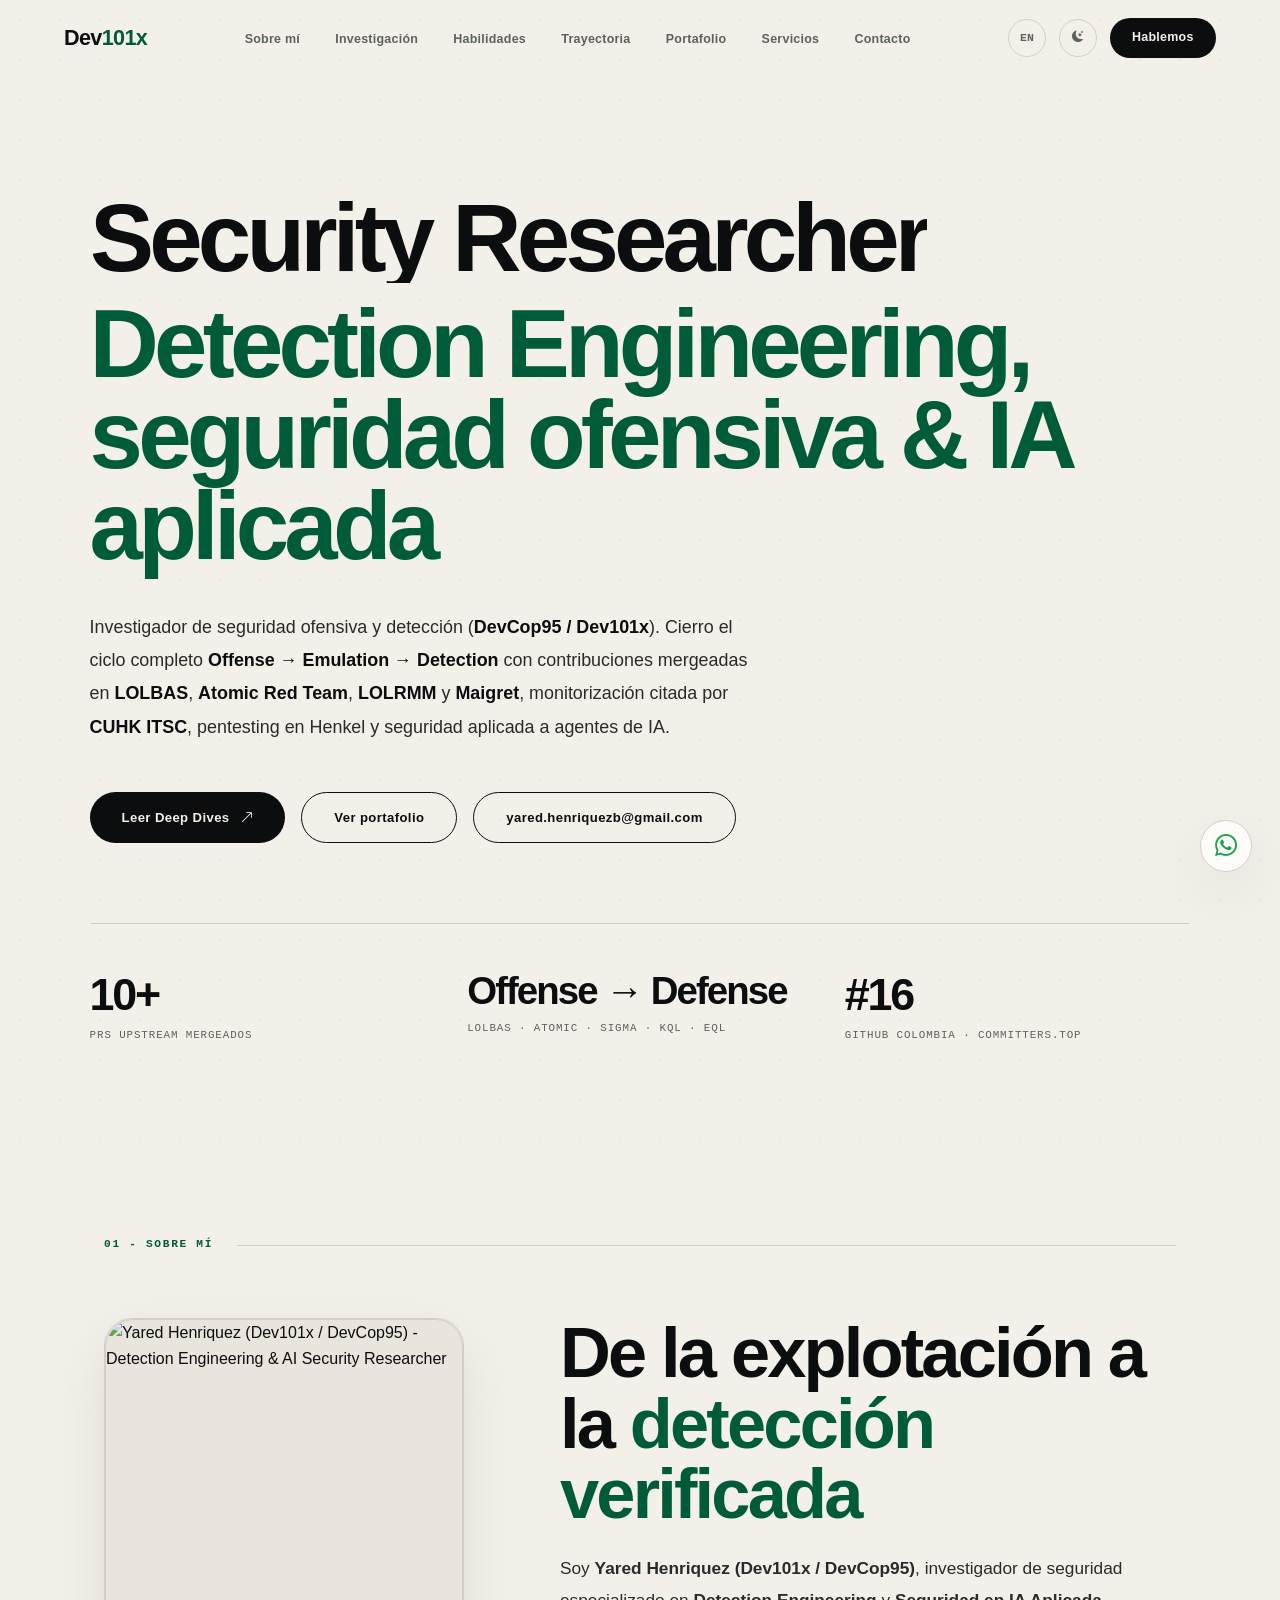
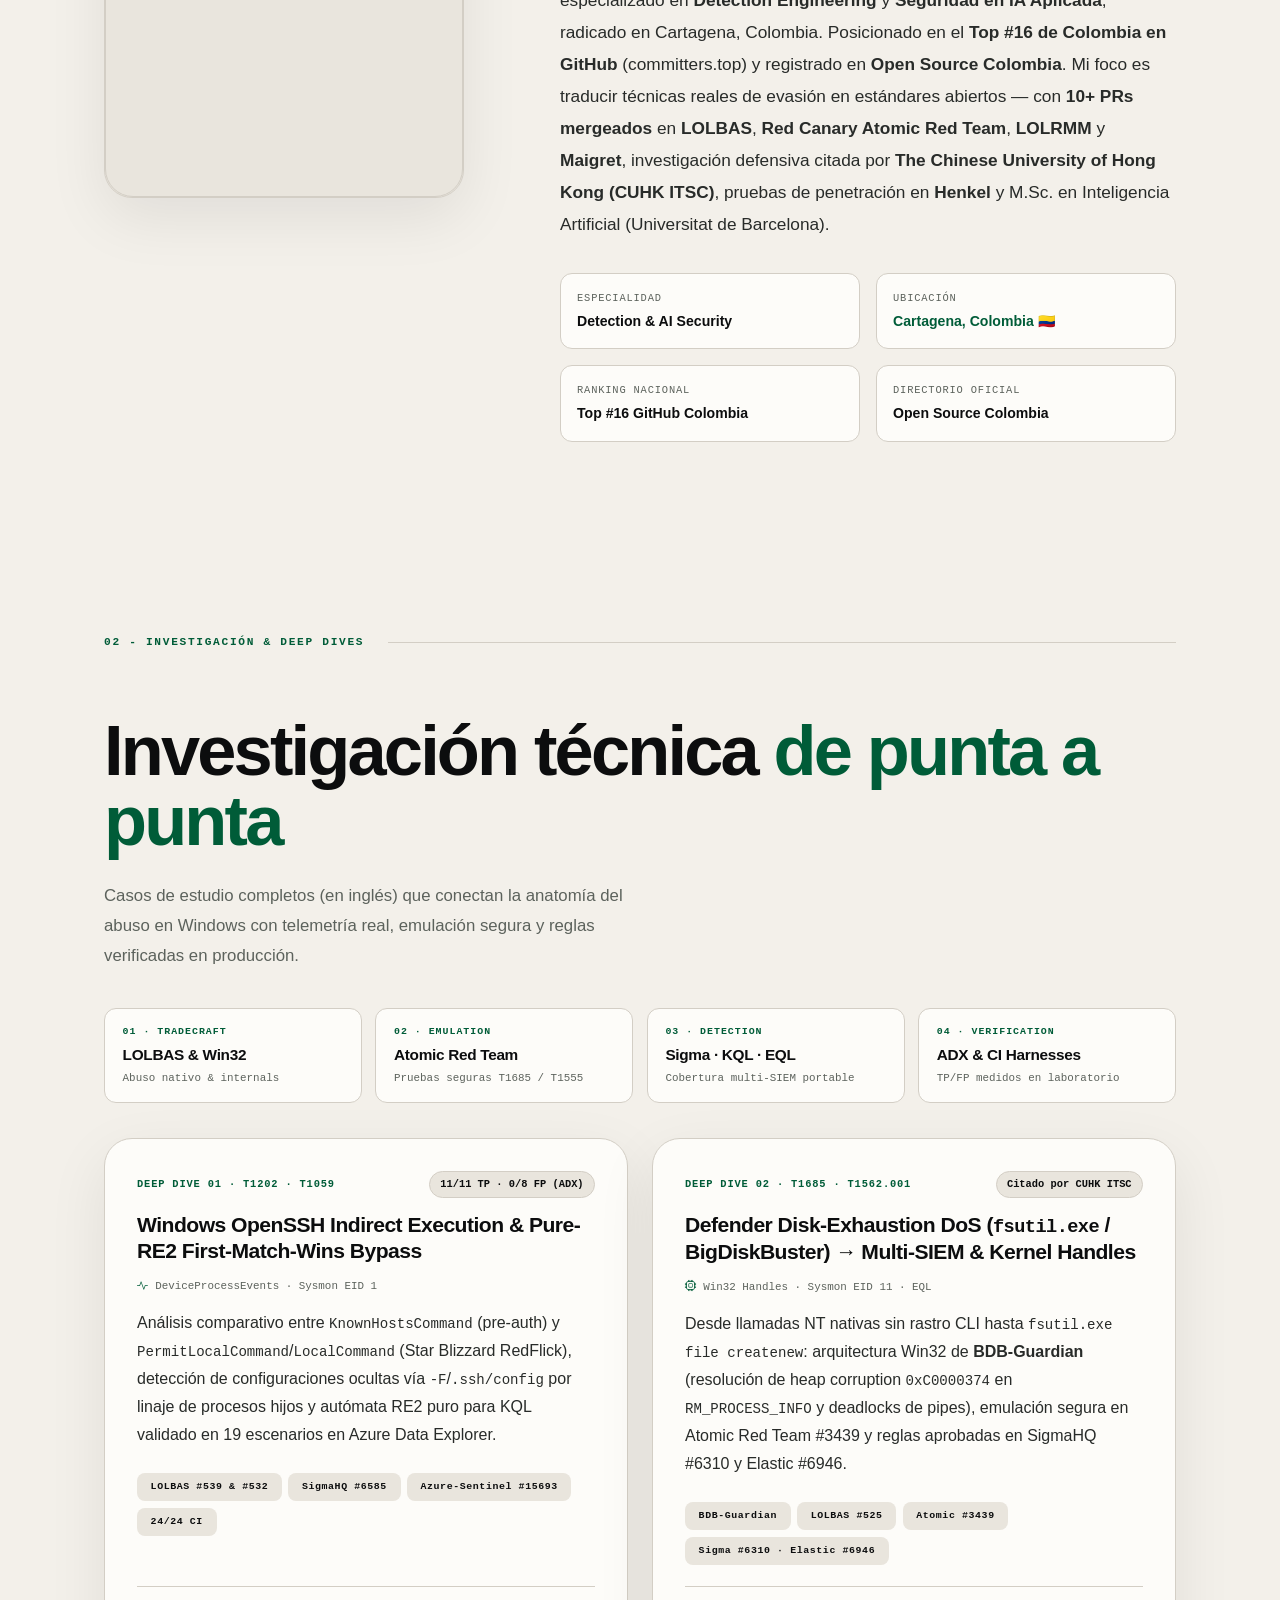
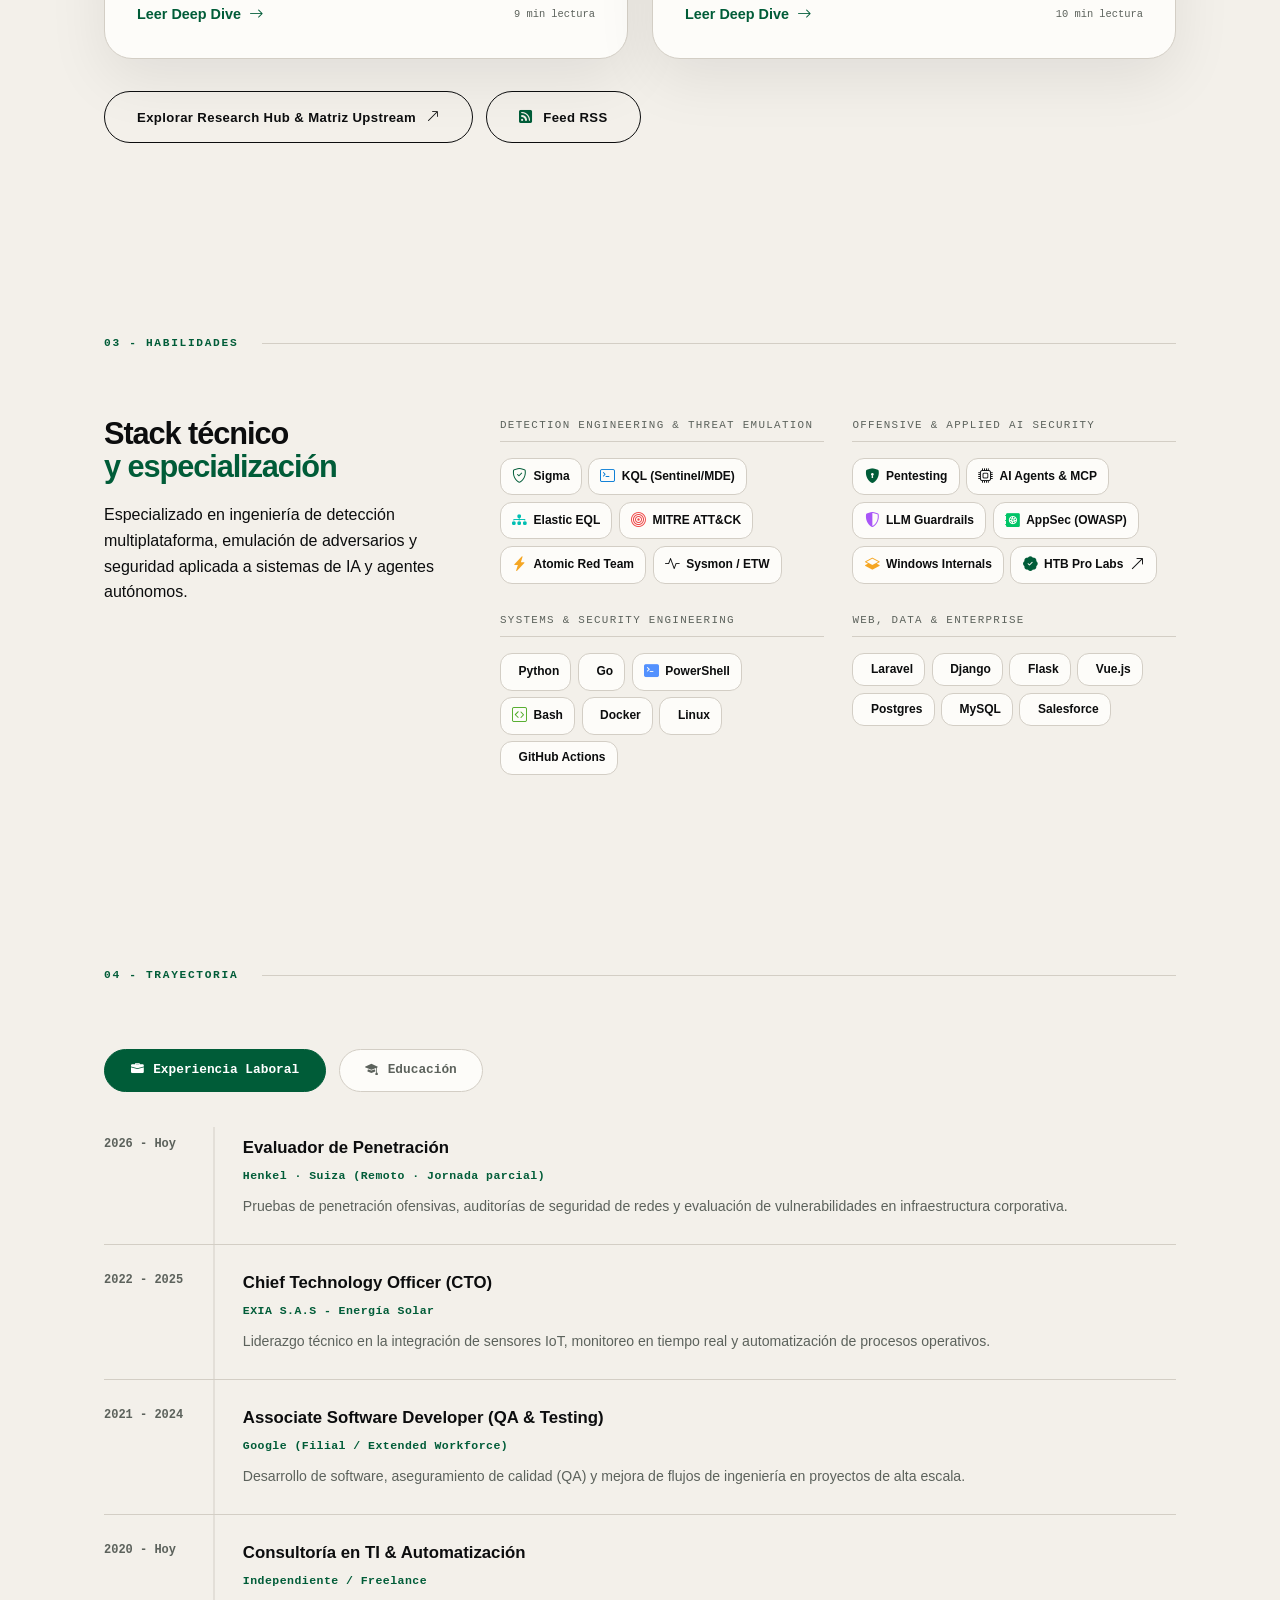
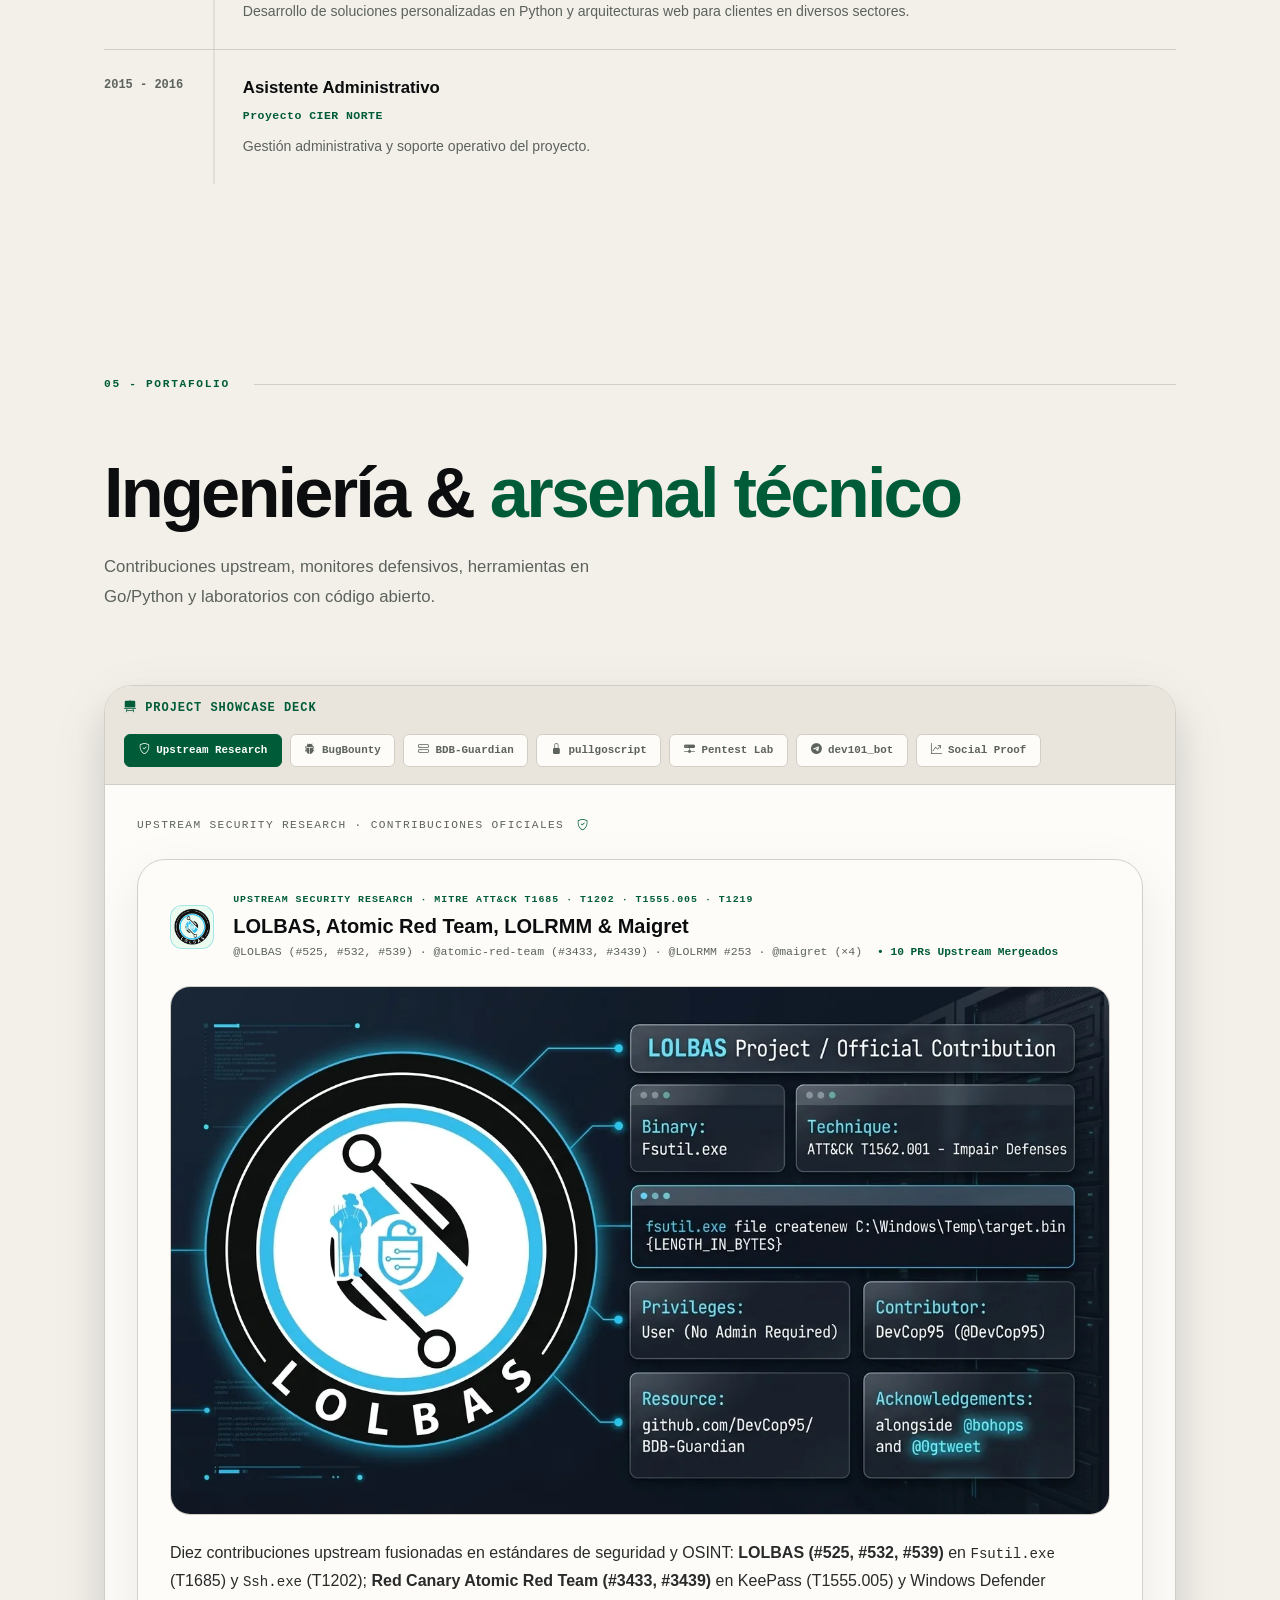
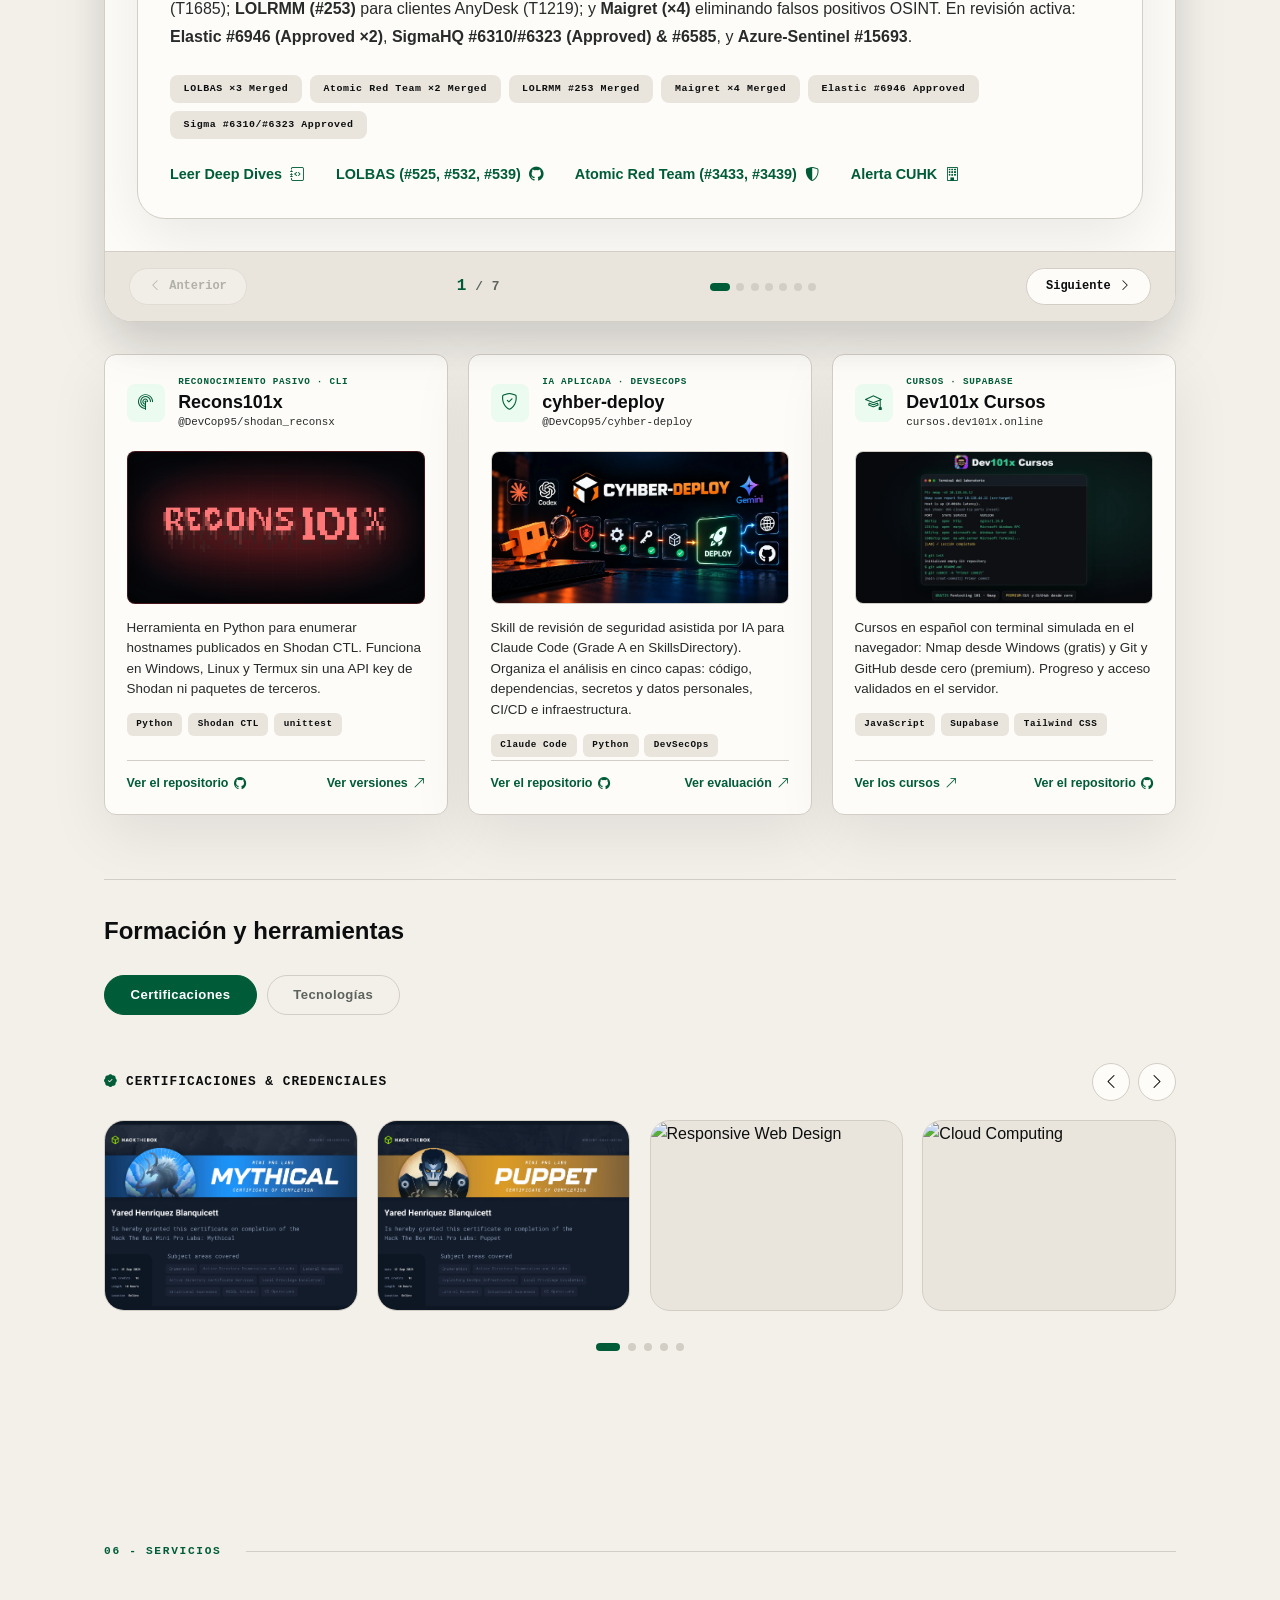
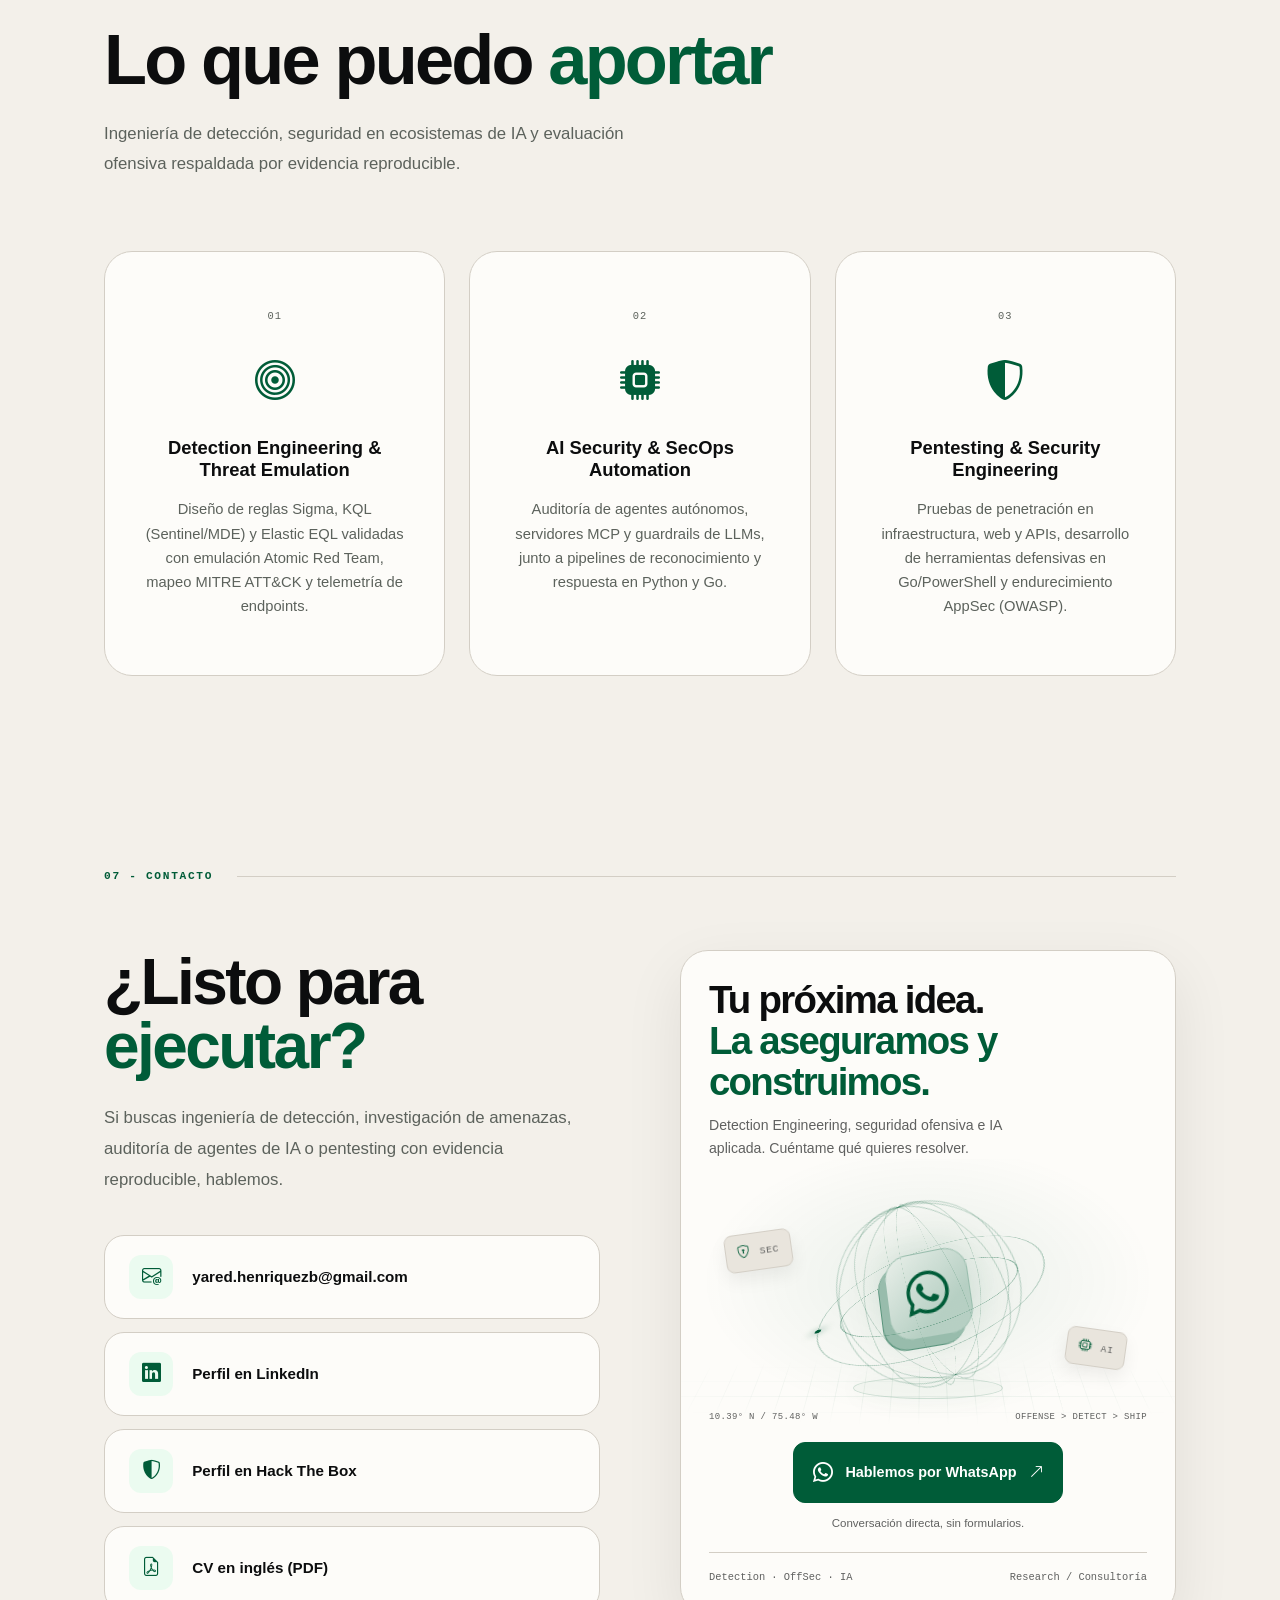
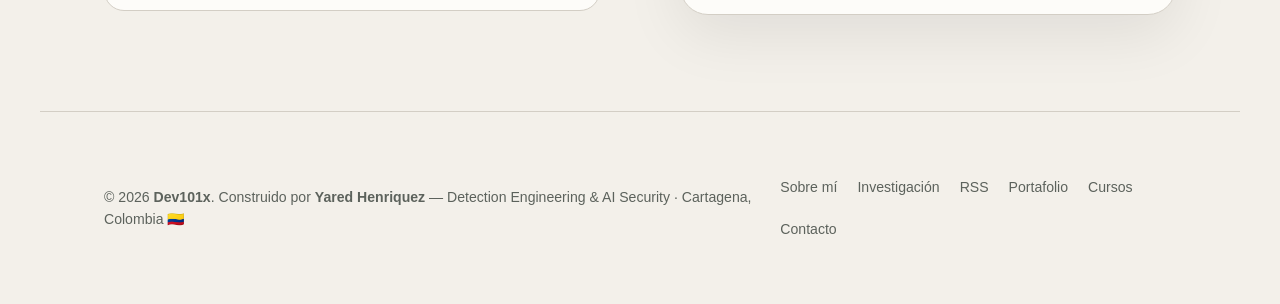
==== commit 079d063d: "fix(mobile): eliminate horizontal overflow, fix research navbar/copy buttons, and update telemetry &" ====
--- a/index.html
+++ b/index.html
@@ -8,6 +8,8 @@
     <meta name="keywords" content="Yared Henriquez, Dev101x, DevCop95, Detection Engineering, AI Security Researcher, Threat Research, Sigma, KQL, Elastic EQL, LOLBAS, Atomic Red Team, LOLRMM, MITRE ATT&amp;CK, BDB-Guardian, Bug Bounty, Pentester, Colombia">
     <meta name="robots" content="index, follow, max-snippet:-1, max-image-preview:large, max-video-preview:-1">
     <meta name="author" content="Yared Henriquez">
+    <meta name="referrer" content="strict-origin-when-cross-origin">
+    <meta http-equiv="Content-Security-Policy" content="default-src 'self'; script-src 'self'; style-src 'self' 'unsafe-inline' https://fonts.googleapis.com https://cdn.jsdelivr.net; font-src 'self' https://fonts.gstatic.com https://cdn.jsdelivr.net; img-src 'self' data:; connect-src 'self' https://api.github.com https://github-contributions-api.jogruber.de; object-src 'none'; base-uri 'self'; form-action 'self'">
 
     <!-- Regional & Geo-Targeting SEO (Colombia) -->
     <meta name="geo.region" content="CO-BOL">
@@ -20,7 +22,10 @@
     <meta property="og:url" content="https://dev101x.online/">
     <meta property="og:title" content="Yared Henriquez (Dev101x) | Detection Engineering &amp; AI Security Researcher">
     <meta property="og:description" content="Offense-to-Defense Security Researcher (DevCop95 / Dev101x). Deep dives en OpenSSH y BigDiskBuster/fsutil, y contribuciones en LOLBAS, Atomic Red Team, LOLRMM y Maigret.">
-    <meta property="og:image" content="https://dev101x.online/assets/img/profile-img.jpg">
+    <meta property="og:image" content="https://dev101x.online/assets/img/og-home.png">
+    <meta property="og:image:width" content="1200">
+    <meta property="og:image:height" content="630">
+    <meta property="og:image:type" content="image/png">
     <meta property="og:image:alt" content="Yared Henriquez (Dev101x / DevCop95) - Detection Engineering &amp; AI Security Researcher">
     <meta property="og:locale" content="es_CO">
     <meta property="og:locale:alternate" content="en_US">
@@ -28,10 +33,10 @@
 
     <!-- Twitter -->
     <meta name="twitter:card" content="summary_large_image">
-    <meta name="twitter:url" content="https://x.com/Devcop101">
+    <meta name="twitter:url" content="https://dev101x.online/">
     <meta name="twitter:title" content="Yared Henriquez (Dev101x) | Detection Engineering &amp; AI Security Researcher">
     <meta name="twitter:description" content="Detection Engineering (Offense-to-Defense), offensive security &amp; applied AI security. LOLBAS, Atomic Red Team, LOLRMM &amp; Maigret contributor.">
-    <meta name="twitter:image" content="https://dev101x.online/assets/img/profile-img.jpg">
+    <meta name="twitter:image" content="https://dev101x.online/assets/img/og-home.png">
     <meta name="twitter:site" content="@Devcop101">
     <meta name="twitter:creator" content="@Devcop101">
 
@@ -115,7 +120,7 @@
             {
               "@type": "EducationalOccupationalCredential",
               "name": "Hack The Box Mini Pro Labs: Mythical",
-              "credentialCategory": "degree",
+              "credentialCategory": "certification",
               "recognizedBy": {
                 "@type": "Organization",
                 "name": "Hack The Box"
@@ -124,7 +129,7 @@
             {
               "@type": "EducationalOccupationalCredential",
               "name": "Hack The Box Mini Pro Labs: Puppet",
-              "credentialCategory": "degree",
+              "credentialCategory": "certification",
               "recognizedBy": {
                 "@type": "Organization",
                 "name": "Hack The Box"
@@ -165,51 +170,29 @@
     </script>
 
     <link rel="canonical" href="https://dev101x.online/">
+    <link rel="alternate" type="application/rss+xml" title="Dev101x Security Research RSS" href="https://dev101x.online/research/feed.xml">
     <link rel="icon" href="assets/img/favicon.png">
     <link rel="apple-touch-icon" href="assets/img/apple-touch-icon.png">
     <link rel="preconnect" href="https://fonts.googleapis.com">
     <link rel="preconnect" href="https://fonts.gstatic.com" crossorigin>
     <link rel="preconnect" href="https://cdn.jsdelivr.net" crossorigin>
     <link href="https://fonts.googleapis.com/css2?family=Bricolage+Grotesque:wght@400;500;600;700;800&family=DM+Mono:wght@400;500&display=swap" rel="stylesheet">
-    <link rel="stylesheet" href="https://cdn.jsdelivr.net/npm/bootstrap-icons@1.11.3/font/bootstrap-icons.min.css">
-    <link rel="stylesheet" href="https://cdn.jsdelivr.net/gh/devicons/devicon@v2.16.0/devicon.min.css" media="print" onload="this.media='all'">
-    <noscript><link rel="stylesheet" href="https://cdn.jsdelivr.net/gh/devicons/devicon@v2.16.0/devicon.min.css"></noscript>
-
-    <script>
-    (function() {
-      try {
-        const saved = localStorage.getItem('devyhb-theme');
-        const prefersDark = window.matchMedia('(prefers-color-scheme: dark)').matches;
-        document.documentElement.setAttribute('data-theme', saved || (prefersDark ? 'dark' : 'light'));
-      } catch(e) {}
-    })();
-    </script>
-    <link rel="stylesheet" href="assets/css/style.css?v=16">
-    <noscript>
-      <style>
-        .loader { display: none; }
-        body.is-loading { overflow: auto; }
-        .reveal { opacity: 1; transform: none; }
-      </style>
-    </noscript>
-
+    <link rel="stylesheet" href="https://cdn.jsdelivr.net/npm/bootstrap-icons@1.11.3/font/bootstrap-icons.min.css" integrity="sha384-XGjxtQfXaH2tnPFa9x+ruJTuLE3Aa6LhHSWRr1XeTyhezb4abCG4ccI5AkVDxqC+" crossorigin="anonymous">
+    <link rel="stylesheet" id="devicon-css" href="https://cdn.jsdelivr.net/gh/devicons/devicon@v2.16.0/devicon.min.css" integrity="sha384-DjehTlU5SubGD1zUGe78SkwLgw+q2y9DXnmy3EaDbXA9nvFMPW3LP5verNrWr9rW" crossorigin="anonymous" media="print">
+    <noscript><link rel="stylesheet" href="https://cdn.jsdelivr.net/gh/devicons/devicon@v2.16.0/devicon.min.css" integrity="sha384-DjehTlU5SubGD1zUGe78SkwLgw+q2y9DXnmy3EaDbXA9nvFMPW3LP5verNrWr9rW" crossorigin="anonymous"></noscript>
+
+    <script src="assets/js/theme-init.js"></script>
+    <link rel="stylesheet" href="assets/css/style.css?v=18">
 </head>
-<body class="is-loading">
+<body>
 
 <div id="scroll-progress" aria-hidden="true"></div>
-
-<div class="loader" id="loader" aria-hidden="true">
-  <div class="loader-box">
-    <div class="loader-logo">Dev<em>101x</em></div>
-    <div class="loader-bar"></div>
-    <div class="loader-copy">loading portfolio</div>
-  </div>
-</div>
-
-<nav id="mnav">
+<a href="#main-content" class="skip-link" data-i18n="skip-link">Saltar al contenido</a>
+
+<nav id="mnav" aria-label="Navegación principal">
   <a href="#hero" class="nlogo">Dev<em>101x</em></a>
   <ul class="nlinks">
-    <li><a href="#about" data-i18n="nav-about">Sobre mi</a></li>
+    <li><a href="#about" data-i18n="nav-about">Sobre mí</a></li>
     <li><a href="#research" data-i18n="nav-research">Investigación</a></li>
     <li><a href="#skills" data-i18n="nav-skills">Habilidades</a></li>
     <li><a href="#resume" data-i18n="nav-resume">Trayectoria</a></li>
@@ -218,22 +201,22 @@
     <li><a href="#contact" data-i18n="nav-contact">Contacto</a></li>
   </ul>
   <div class="nav-controls">
-    <button class="lang-toggle" id="langToggle" aria-label="Cambiar idioma">EN</button>
-    <button class="theme-toggle" id="themeToggle" aria-label="Cambiar tema">
-      <i class="bi bi-moon-stars-fill"></i>
+    <button type="button" class="lang-toggle" id="langToggle" aria-label="Cambiar idioma">EN</button>
+    <button type="button" class="theme-toggle" id="themeToggle" aria-label="Cambiar tema">
+      <i class="bi bi-moon-stars-fill" aria-hidden="true"></i>
     </button>
     <a href="#contact" class="ncta" data-i18n="nav-cta">Hablemos</a>
-    <button class="hamburger" id="hamburgerBtn" aria-label="Abrir menu">
-      <i class="bi bi-list"></i>
+    <button type="button" class="hamburger" id="hamburgerBtn" aria-label="Abrir menú" aria-expanded="false" aria-controls="mobileMenu">
+      <i class="bi bi-list" aria-hidden="true"></i>
     </button>
   </div>
 </nav>
 
-<div class="mobile-menu" id="mobileMenu">
-  <button class="mobile-menu-close" id="mobileClose" aria-label="Cerrar menu">
-    <i class="bi bi-x-lg"></i>
+<div class="mobile-menu" id="mobileMenu" aria-label="Menú móvil" inert>
+  <button type="button" class="mobile-menu-close" id="mobileClose" aria-label="Cerrar menú">
+    <i class="bi bi-x-lg" aria-hidden="true"></i>
   </button>
-  <a href="#about" class="mobile-link" data-i18n="nav-about">Sobre mi</a>
+  <a href="#about" class="mobile-link" data-i18n="nav-about">Sobre mí</a>
   <a href="#research" class="mobile-link" data-i18n="nav-research">Investigación</a>
   <a href="#skills" class="mobile-link" data-i18n="nav-skills">Habilidades</a>
   <a href="#resume" class="mobile-link" data-i18n="nav-resume">Trayectoria</a>
@@ -242,18 +225,19 @@
   <a href="#contact" class="mobile-link" data-i18n="nav-contact">Contacto</a>
 </div>
 
+<main id="main-content">
 <section id="hero">
   <div class="reveal">
     <h1 class="hname">
       <span class="scramble-wrapper">
-        <span id="scramble-ghost" class="scramble-ghost">Security Researcher</span>
+        <span id="scramble-ghost" class="scramble-ghost" aria-hidden="true">Security Researcher</span>
         <span id="scramble-target" class="scramble-target" data-i18n="hero-title-main">Security Researcher</span>
       </span>
       <em data-i18n="hero-title-sub">Detection Engineering, seguridad ofensiva &amp; IA aplicada</em>
     </h1>
     <p class="hero-copy" data-i18n="hero-copy">Investigador de seguridad ofensiva y detección (<strong>DevCop95 / Dev101x</strong>). Cierro el ciclo completo <strong>Offense &rarr; Emulation &rarr; Detection</strong> con contribuciones mergeadas en <strong>LOLBAS</strong>, <strong>Atomic Red Team</strong>, <strong>LOLRMM</strong> y <strong>Maigret</strong>, monitorización citada por <strong>CUHK ITSC</strong>, pentesting en Henkel y seguridad aplicada a agentes de IA.</p>
     <div class="hbtns">
-      <a href="#research" class="btn-solid"><span data-i18n="hero-btn-research">Leer Deep Dives</span> <i class="bi bi-arrow-up-right"></i></a>
+      <a href="#research" class="btn-solid"><span data-i18n="hero-btn-research">Leer Deep Dives</span> <i class="bi bi-arrow-up-right" aria-hidden="true"></i></a>
       <a href="#portfolio" class="btn-line"><span data-i18n="hero-btn-portfolio">Ver portafolio</span></a>
       <a href="mailto:yared.henriquezb@gmail.com" class="btn-line">yared.henriquezb@gmail.com</a>
     </div>
@@ -263,7 +247,7 @@
         <div class="hstat-l" data-i18n="hero-stat-exp">PRs upstream mergeados</div>
       </div>
       <div>
-        <div class="hstat-n" style="font-size:clamp(1.7rem,3vw,2.4rem)">Offense &rarr; Defense</div>
+        <div class="hstat-n hstat-n--compact">Offense &rarr; Defense</div>
         <div class="hstat-l" data-i18n="hero-stat-tech">LOLBAS &middot; Atomic &middot; Sigma &middot; KQL &middot; EQL</div>
       </div>
       <div>
@@ -275,9 +259,9 @@
 </section>
 
 
-<section class="section" id="about" aria-label="Sobre mi">
+<section class="section" id="about" aria-label="Sobre mí">
   <div class="sec-label reveal">
-    <span class="sec-label-tag" data-i18n="about-label">01 - Sobre mi</span>
+    <span class="sec-label-tag" data-i18n="about-label">01 - Sobre mí</span>
     <div class="sec-label-line"></div>
   </div>
   <div class="about-grid">
@@ -286,35 +270,35 @@
         <div class="wrapper">
           <picture>
             <source srcset="assets/img/profile-img.webp" type="image/webp">
-            <img src="assets/img/profile-img.jpg" alt="Yared Henriquez (Dev101x / DevCop95) - Detection Engineering &amp; AI Security Researcher" class="cover-image" decoding="async" fetchpriority="high">
+            <img src="assets/img/profile-img.jpg" alt="Yared Henriquez (Dev101x / DevCop95) - Detection Engineering &amp; AI Security Researcher" class="cover-image" width="1024" height="1024" loading="lazy" decoding="async">
           </picture>
         </div>
         <a href="https://devcop95.github.io/cYHBernews" target="_blank" rel="noopener" class="cyber-hover-card" aria-label="cYHBernews - Noticias de Ciberseguridad">
-          <div class="chc-tag"><i class="bi bi-broadcast-pin"></i> Noticias de Ciberseguridad</div>
+          <div class="chc-tag"><i class="bi bi-broadcast-pin" aria-hidden="true"></i> <span data-i18n="chc-tag">Noticias de Ciberseguridad</span></div>
           <div class="chc-title">cYHBernews</div>
-          <div class="chc-arrow"><i class="bi bi-arrow-up-right"></i> Visitar</div>
+          <div class="chc-arrow"><i class="bi bi-arrow-up-right" aria-hidden="true"></i> <span data-i18n="chc-arrow">Visitar</span></div>
         </a>
       </div>
     </aside>
     <div class="about-text reveal d1">
       <h2 class="stit" data-i18n="about-title">De la explotación a la <em>detección verificada</em></h2>
       <p data-i18n="about-copy">Soy <strong>Yared Henriquez (Dev101x / DevCop95)</strong>, investigador de seguridad especializado en <strong>Detection Engineering</strong> y <strong>Seguridad en IA Aplicada</strong>, radicado en Cartagena, Colombia. Posicionado en el <strong>Top #16 de Colombia en GitHub</strong> (committers.top) y registrado en <strong>Open Source Colombia</strong>. Mi foco es traducir técnicas reales de evasión en estándares abiertos — con <strong>10+ PRs mergeados</strong> en <strong>LOLBAS</strong>, <strong>Red Canary Atomic Red Team</strong>, <strong>LOLRMM</strong> y <strong>Maigret</strong>, investigación defensiva citada por <strong>The Chinese University of Hong Kong (CUHK ITSC)</strong>, pruebas de penetración en <strong>Henkel</strong> y M.Sc. en Inteligencia Artificial (Universitat de Barcelona).</p>
-      <div class="about-meta-grid" style="display:grid;grid-template-columns:repeat(auto-fit,minmax(200px,1fr));gap:1rem;margin-top:2rem">
-        <div style="background:var(--surface);border:1px solid var(--line);border-radius:var(--r-sm);padding:1rem">
-          <div style="font-family:var(--fm);font-size:.65rem;color:var(--muted);text-transform:uppercase;letter-spacing:.08em" data-i18n="about-meta-role">Especialidad</div>
-          <strong style="font-size:.88rem;color:var(--ink)" data-i18n="about-meta-role-v">Detection &amp; AI Security</strong>
-        </div>
-        <div style="background:var(--surface);border:1px solid var(--line);border-radius:var(--r-sm);padding:1rem">
-          <div style="font-family:var(--fm);font-size:.65rem;color:var(--muted);text-transform:uppercase;letter-spacing:.08em" data-i18n="about-meta-city">Ubicación</div>
-          <strong style="font-size:.88rem;color:var(--accent)" data-i18n="about-meta-city-v">Cartagena, Colombia 🇨🇴</strong>
-        </div>
-        <div style="background:var(--surface);border:1px solid var(--line);border-radius:var(--r-sm);padding:1rem">
-          <div style="font-family:var(--fm);font-size:.65rem;color:var(--muted);text-transform:uppercase;letter-spacing:.08em" data-i18n="about-meta-rank">Ranking Nacional</div>
-          <strong style="font-size:.88rem;color:var(--ink)" data-i18n="about-meta-rank-v">Top #16 GitHub Colombia</strong>
-        </div>
-        <div style="background:var(--surface);border:1px solid var(--line);border-radius:var(--r-sm);padding:1rem">
-          <div style="font-family:var(--fm);font-size:.65rem;color:var(--muted);text-transform:uppercase;letter-spacing:.08em" data-i18n="about-meta-dir">Directorio Oficial</div>
-          <strong style="font-size:.88rem;color:var(--ink)" data-i18n="about-meta-dir-v">Open Source Colombia</strong>
+      <div class="about-meta-grid">
+        <div class="about-meta-card">
+          <div class="about-meta-k" data-i18n="about-meta-role">Especialidad</div>
+          <strong class="about-meta-v" data-i18n="about-meta-role-v">Detection &amp; AI Security</strong>
+        </div>
+        <div class="about-meta-card">
+          <div class="about-meta-k" data-i18n="about-meta-city">Ubicación</div>
+          <strong class="about-meta-v about-meta-v--accent" data-i18n="about-meta-city-v">Cartagena, Colombia 🇨🇴</strong>
+        </div>
+        <div class="about-meta-card">
+          <div class="about-meta-k" data-i18n="about-meta-rank">Ranking Nacional</div>
+          <strong class="about-meta-v" data-i18n="about-meta-rank-v">Top #16 GitHub Colombia</strong>
+        </div>
+        <div class="about-meta-card">
+          <div class="about-meta-k" data-i18n="about-meta-dir">Directorio Oficial</div>
+          <strong class="about-meta-v" data-i18n="about-meta-dir-v">Open Source Colombia</strong>
         </div>
       </div>
     </div>
@@ -322,13 +306,36 @@
 </section>
 
 
-<section class="section" id="research" aria-label="Investigacion y Deep Dives">
+<section class="section" id="research" aria-label="Investigación y Deep Dives">
   <div class="sec-label reveal">
     <span class="sec-label-tag" data-i18n="research-label">02 - Investigación &amp; Deep Dives</span>
     <div class="sec-label-line"></div>
   </div>
   <h2 class="stit reveal" data-i18n="research-title">Investigación técnica <em>de punta a punta</em></h2>
   <p class="stit-sub reveal" data-i18n="research-intro">Casos de estudio completos (en inglés) que conectan la anatomía del abuso en Windows con telemetría real, emulación segura y reglas verificadas en producción.</p>
+
+  <div class="research-pipeline reveal" aria-label="Offense to Defense Methodology">
+    <div class="rp-step">
+      <span class="rp-num">01 · Tradecraft</span>
+      <strong class="rp-label" data-i18n="research-pipe-1-title">LOLBAS &amp; Win32</strong>
+      <span class="rp-sub" data-i18n="research-pipe-1-sub">Abuso nativo &amp; internals</span>
+    </div>
+    <div class="rp-step">
+      <span class="rp-num">02 · Emulation</span>
+      <strong class="rp-label" data-i18n="research-pipe-2-title">Atomic Red Team</strong>
+      <span class="rp-sub" data-i18n="research-pipe-2-sub">Pruebas seguras T1685 / T1555</span>
+    </div>
+    <div class="rp-step">
+      <span class="rp-num">03 · Detection</span>
+      <strong class="rp-label" data-i18n="research-pipe-3-title">Sigma · KQL · EQL</strong>
+      <span class="rp-sub" data-i18n="research-pipe-3-sub">Cobertura multi-SIEM portable</span>
+    </div>
+    <div class="rp-step">
+      <span class="rp-num">04 · Verification</span>
+      <strong class="rp-label" data-i18n="research-pipe-4-title">ADX &amp; CI Harnesses</strong>
+      <span class="rp-sub" data-i18n="research-pipe-4-sub">TP/FP medidos en laboratorio</span>
+    </div>
+  </div>
 
   <div class="research-grid">
     <article class="research-card reveal">
@@ -337,6 +344,10 @@
         <span class="research-stat">11/11 TP &middot; 0/8 FP (ADX)</span>
       </div>
       <h3 class="research-title" data-i18n="research-1-title">Windows OpenSSH Indirect Execution &amp; Pure-RE2 First-Match-Wins Bypass</h3>
+      <div class="research-telemetry">
+        <i class="bi bi-activity" aria-hidden="true"></i>
+        <span>DeviceProcessEvents &middot; Sysmon EID 1</span>
+      </div>
       <p class="proof-copy" data-i18n="research-1-copy">Análisis comparativo entre <code>KnownHostsCommand</code> (pre-auth) y <code>PermitLocalCommand</code>/<code>LocalCommand</code> (Star Blizzard RedFlick), detección de configuraciones ocultas vía <code>-F</code>/<code>.ssh/config</code> por linaje de procesos hijos y autómata RE2 puro para KQL validado en 19 escenarios en Azure Data Explorer.</p>
       <div class="research-chain">
         <span class="proof-pill">LOLBAS #539 &amp; #532</span>
@@ -344,9 +355,12 @@
         <span class="proof-pill">Azure-Sentinel #15693</span>
         <span class="proof-pill">24/24 CI</span>
       </div>
-      <a class="proof-link" href="research/windows-openssh-indirect-execution/">
-        <span data-i18n="research-read-cta">Leer Deep Dive</span> <i class="bi bi-arrow-right"></i>
-      </a>
+      <div class="research-card-foot">
+        <a class="proof-link" href="research/windows-openssh-indirect-execution/">
+          <span data-i18n="research-read-cta">Leer Deep Dive</span> <i class="bi bi-arrow-right" aria-hidden="true"></i>
+        </a>
+        <span class="research-time" data-i18n="research-1-time">9 min lectura</span>
+      </div>
     </article>
 
     <article class="research-card reveal d1">
@@ -355,6 +369,10 @@
         <span class="research-stat" data-i18n="research-2-stat">Citado por CUHK ITSC</span>
       </div>
       <h3 class="research-title" data-i18n="research-2-title">Defender Disk-Exhaustion DoS (<code>fsutil.exe</code> / BigDiskBuster) &rarr; Multi-SIEM &amp; Kernel Handles</h3>
+      <div class="research-telemetry">
+        <i class="bi bi-cpu" aria-hidden="true"></i>
+        <span>Win32 Handles &middot; Sysmon EID 11 &middot; EQL</span>
+      </div>
       <p class="proof-copy" data-i18n="research-2-copy">Desde llamadas NT nativas sin rastro CLI hasta <code>fsutil.exe file createnew</code>: arquitectura Win32 de <strong>BDB-Guardian</strong> (resolución de heap corruption <code>0xC0000374</code> en <code>RM_PROCESS_INFO</code> y deadlocks de pipes), emulación segura en Atomic Red Team #3439 y reglas aprobadas en SigmaHQ #6310 y Elastic #6946.</p>
       <div class="research-chain">
         <span class="proof-pill">BDB-Guardian</span>
@@ -362,15 +380,21 @@
         <span class="proof-pill">Atomic #3439</span>
         <span class="proof-pill">Sigma #6310 &middot; Elastic #6946</span>
       </div>
-      <a class="proof-link" href="research/bigdiskbuster-fsutil-defense-evasion/">
-        <span data-i18n="research-read-cta">Leer Deep Dive</span> <i class="bi bi-arrow-right"></i>
-      </a>
+      <div class="research-card-foot">
+        <a class="proof-link" href="research/bigdiskbuster-fsutil-defense-evasion/">
+          <span data-i18n="research-read-cta">Leer Deep Dive</span> <i class="bi bi-arrow-right" aria-hidden="true"></i>
+        </a>
+        <span class="research-time" data-i18n="research-2-time">10 min lectura</span>
+      </div>
     </article>
   </div>
 
   <div class="research-hub-cta reveal">
     <a href="research/" class="btn-line">
-      <span data-i18n="research-hub-cta">Explorar Research Hub &amp; Matriz Upstream</span> <i class="bi bi-arrow-up-right"></i>
+      <span data-i18n="research-hub-cta">Explorar Research Hub &amp; Matriz Upstream</span> <i class="bi bi-arrow-up-right" aria-hidden="true"></i>
+    </a>
+    <a href="research/feed.xml" class="btn-line" type="application/rss+xml">
+      <i class="bi bi-rss-fill ico-accent" aria-hidden="true"></i> <span data-i18n="research-rss-cta">Feed RSS</span>
     </a>
   </div>
 </section>
@@ -390,47 +414,47 @@
       <div class="skigroup">
         <div class="skig-title" data-i18n="skills-group-1">Detection Engineering &amp; Threat Emulation</div>
         <div class="skitags">
-          <span class="skitag"><i class="bi bi-shield-check" style="color:var(--accent)"></i> Sigma</span>
-          <span class="skitag"><i class="bi bi-terminal" style="color:#0078D4"></i> KQL (Sentinel/MDE)</span>
-          <span class="skitag"><i class="bi bi-diagram-3-fill" style="color:#00BFB3"></i> Elastic EQL</span>
-          <span class="skitag"><i class="bi bi-bullseye" style="color:#ef4444"></i> MITRE ATT&amp;CK</span>
-          <span class="skitag"><i class="bi bi-lightning-charge-fill" style="color:#f5a623"></i> Atomic Red Team</span>
-          <span class="skitag"><i class="bi bi-activity"></i> Sysmon / ETW</span>
+          <span class="skitag"><i class="bi bi-shield-check ico-accent" aria-hidden="true"></i> Sigma</span>
+          <span class="skitag"><i class="bi bi-terminal ico-blue" aria-hidden="true"></i> KQL (Sentinel/MDE)</span>
+          <span class="skitag"><i class="bi bi-diagram-3-fill ico-teal" aria-hidden="true"></i> Elastic EQL</span>
+          <span class="skitag"><i class="bi bi-bullseye ico-red" aria-hidden="true"></i> MITRE ATT&amp;CK</span>
+          <span class="skitag"><i class="bi bi-lightning-charge-fill ico-amber" aria-hidden="true"></i> Atomic Red Team</span>
+          <span class="skitag"><i class="bi bi-activity" aria-hidden="true"></i> Sysmon / ETW</span>
         </div>
       </div>
       <div class="skigroup">
         <div class="skig-title" data-i18n="skills-group-2">Offensive &amp; Applied AI Security</div>
         <div class="skitags">
-          <span class="skitag"><i class="bi bi-shield-lock-fill" style="color:var(--accent)"></i> Pentesting</span>
-          <span class="skitag"><i class="bi bi-cpu"></i> AI Agents &amp; MCP</span>
-          <span class="skitag"><i class="bi bi-shield-shaded" style="color:#a855f7"></i> LLM Guardrails</span>
-          <span class="skitag"><i class="bi bi-safe2-fill" style="color:#00c466"></i> AppSec (OWASP)</span>
-          <span class="skitag"><i class="devicon-go-original-wordmark colored"></i> Offensive Go</span>
-          <a href="https://profile.hackthebox.com/profile/019f8d0f-a8d2-73bb-8f12-d863b7261aa3" target="_blank" rel="noopener" class="skitag" style="text-decoration:none" title="Ver perfil en Hack The Box"><i class="bi bi-patch-check-fill" style="color:var(--accent)"></i> HTB Pro Labs <i class="bi bi-arrow-up-right" style="font-size:0.6rem"></i></a>
+          <span class="skitag"><i class="bi bi-shield-lock-fill ico-accent" aria-hidden="true"></i> Pentesting</span>
+          <span class="skitag"><i class="bi bi-cpu" aria-hidden="true"></i> AI Agents &amp; MCP</span>
+          <span class="skitag"><i class="bi bi-shield-shaded ico-purple" aria-hidden="true"></i> LLM Guardrails</span>
+          <span class="skitag"><i class="bi bi-safe2-fill ico-green" aria-hidden="true"></i> AppSec (OWASP)</span>
+          <span class="skitag"><i class="bi bi-layers-half ico-amber" aria-hidden="true"></i> <span data-i18n="skills-win-internals">Windows Internals</span></span>
+          <a href="https://profile.hackthebox.com/profile/019f8d0f-a8d2-73bb-8f12-d863b7261aa3" target="_blank" rel="noopener" class="skitag skitag--link" title="Ver perfil en Hack The Box"><i class="bi bi-patch-check-fill ico-accent" aria-hidden="true"></i> HTB Pro Labs <i class="bi bi-arrow-up-right skitag-arrow" aria-hidden="true"></i></a>
         </div>
       </div>
       <div class="skigroup">
         <div class="skig-title" data-i18n="skills-group-3">Systems &amp; Security Engineering</div>
         <div class="skitags">
-          <span class="skitag"><i class="devicon-python-plain"></i> Python</span>
-          <span class="skitag"><i class="devicon-go-original-wordmark colored"></i> Go</span>
-          <span class="skitag"><i class="bi bi-terminal-fill" style="color:#5391FE"></i> PowerShell</span>
-          <span class="skitag"><i class="bi bi-code-square" style="color:#4EAA25"></i> Bash</span>
-          <span class="skitag"><i class="devicon-docker-plain" style="color:#2496ED"></i> Docker</span>
-          <span class="skitag"><i class="devicon-linux-plain"></i> Linux</span>
-          <span class="skitag"><i class="devicon-github-original"></i> GitHub Actions</span>
+          <span class="skitag"><i class="devicon-python-plain" aria-hidden="true"></i> Python</span>
+          <span class="skitag"><i class="devicon-go-original-wordmark colored" aria-hidden="true"></i> Go</span>
+          <span class="skitag"><i class="bi bi-terminal-fill ico-ps" aria-hidden="true"></i> PowerShell</span>
+          <span class="skitag"><i class="bi bi-code-square ico-bash" aria-hidden="true"></i> Bash</span>
+          <span class="skitag"><i class="devicon-docker-plain ico-docker" aria-hidden="true"></i> Docker</span>
+          <span class="skitag"><i class="devicon-linux-plain tcell-linux" aria-hidden="true"></i> Linux</span>
+          <span class="skitag"><i class="devicon-github-original" aria-hidden="true"></i> GitHub Actions</span>
         </div>
       </div>
       <div class="skigroup">
         <div class="skig-title" data-i18n="skills-group-4">Web, Data &amp; Enterprise</div>
         <div class="skitags">
-          <span class="skitag"><i class="devicon-laravel-original" style="color:#FF2D20"></i> Laravel</span>
-          <span class="skitag"><i class="devicon-django-plain"></i> Django</span>
-          <span class="skitag"><i class="devicon-flask-original"></i> Flask</span>
-          <span class="skitag"><i class="devicon-vuejs-plain" style="color:#42B883"></i> Vue.js</span>
-          <span class="skitag"><i class="devicon-postgresql-plain colored"></i> Postgres</span>
-          <span class="skitag"><i class="devicon-mysql-plain colored"></i> MySQL</span>
-          <span class="skitag"><i class="devicon-salesforce-plain"></i> Salesforce</span>
+          <span class="skitag"><i class="devicon-laravel-original ico-laravel" aria-hidden="true"></i> Laravel</span>
+          <span class="skitag"><i class="devicon-django-plain" aria-hidden="true"></i> Django</span>
+          <span class="skitag"><i class="devicon-flask-original" aria-hidden="true"></i> Flask</span>
+          <span class="skitag"><i class="devicon-vuejs-plain ico-vue" aria-hidden="true"></i> Vue.js</span>
+          <span class="skitag"><i class="devicon-postgresql-plain colored" aria-hidden="true"></i> Postgres</span>
+          <span class="skitag"><i class="devicon-mysql-plain colored" aria-hidden="true"></i> MySQL</span>
+          <span class="skitag"><i class="devicon-salesforce-plain" aria-hidden="true"></i> Salesforce</span>
         </div>
       </div>
     </div>
@@ -444,17 +468,17 @@
     <div class="sec-label-line"></div>
   </div>
 
-  <div class="resume-tab-nav reveal">
-    <button class="rtab-btn active" data-rtab="exp"><i class="bi bi-briefcase-fill"></i> <span data-i18n="resume-exp-title">Experiencia Laboral</span></button>
-    <button class="rtab-btn" data-rtab="edu"><i class="bi bi-mortarboard-fill"></i> <span data-i18n="resume-edu-title">Educación</span></button>
+  <div class="resume-tab-nav reveal" role="tablist" aria-label="Trayectoria profesional y académica">
+    <button type="button" class="rtab-btn active" id="rtab-btn-exp" role="tab" aria-selected="true" aria-controls="rtab-exp" data-rtab="exp"><i class="bi bi-briefcase-fill" aria-hidden="true"></i> <span data-i18n="resume-exp-title">Experiencia Laboral</span></button>
+    <button type="button" class="rtab-btn" id="rtab-btn-edu" role="tab" aria-selected="false" aria-controls="rtab-edu" data-rtab="edu"><i class="bi bi-mortarboard-fill" aria-hidden="true"></i> <span data-i18n="resume-edu-title">Educación</span></button>
   </div>
 
   <div class="resume-tab-content reveal">
     <!-- Tab 1: Experiencia -->
-    <div class="rtab-pane active" id="rtab-exp">
+    <div class="rtab-pane active" id="rtab-exp" role="tabpanel" aria-labelledby="rtab-btn-exp">
       <div class="tl">
         <div class="tli">
-          <div class="tly">2026 - Hoy</div>
+          <div class="tly" data-i18n="resume-date-0">2026 - Hoy</div>
           <div class="tldo"></div>
           <div>
             <h3 class="tltit" data-i18n="resume-exp-0-title">Evaluador de Penetración</h3>
@@ -481,7 +505,7 @@
           </div>
         </div>
         <div class="tli">
-          <div class="tly">2020 - Hoy</div>
+          <div class="tly" data-i18n="resume-date-3">2020 - Hoy</div>
           <div class="tldo"></div>
           <div>
             <h3 class="tltit" data-i18n="resume-exp-3-title">Consultoría en TI &amp; Automatización</h3>
@@ -502,10 +526,10 @@
     </div>
 
     <!-- Tab 2: Educación -->
-    <div class="rtab-pane" id="rtab-edu">
+    <div class="rtab-pane" id="rtab-edu" role="tabpanel" aria-labelledby="rtab-btn-edu" hidden>
       <div class="tl">
         <div class="tli">
-          <div class="tly">2024 - Hoy</div>
+          <div class="tly" data-i18n="resume-edu-1-date">2024 - Hoy</div>
           <div class="tldo"></div>
           <div>
             <h3 class="tltit" data-i18n="resume-edu-1-title">Máster en Inteligencia Artificial</h3>
@@ -549,43 +573,43 @@
   <div class="projects-deck-container reveal d1" id="projectsDeck">
     <div class="deck-header">
       <div class="deck-title-badge">
-        <i class="bi bi-easel2-fill"></i>
+        <i class="bi bi-easel2-fill" aria-hidden="true"></i>
         <span data-i18n="deck-title-badge">Project Showcase Deck</span>
       </div>
-      <div class="deck-nav-tabs" id="deckTabs">
-        <button class="deck-tab active" data-slide="0"><i class="bi bi-shield-check"></i> <span data-i18n="deck-tab-0">Upstream Research</span></button>
-        <button class="deck-tab" data-slide="1"><i class="bi bi-bug-fill"></i> <span data-i18n="deck-tab-1">BugBounty</span></button>
-        <button class="deck-tab" data-slide="2"><i class="bi bi-hdd-stack"></i> <span data-i18n="deck-tab-2">BDB-Guardian</span></button>
-        <button class="deck-tab" data-slide="3"><i class="bi bi-lock-fill"></i> <span data-i18n="deck-tab-3">pullgoscript</span></button>
-        <button class="deck-tab" data-slide="4"><i class="bi bi-hdd-network-fill"></i> <span data-i18n="deck-tab-4">Pentest Lab</span></button>
-        <button class="deck-tab" data-slide="5"><i class="bi bi-telegram"></i> <span data-i18n="deck-tab-5">dev101_bot</span></button>
-        <button class="deck-tab" data-slide="6"><i class="bi bi-graph-up-arrow"></i> <span data-i18n="deck-tab-6">Social Proof</span></button>
+      <div class="deck-nav-tabs" id="deckTabs" role="tablist" aria-label="Proyectos destacados">
+        <button type="button" class="deck-tab active" id="deck-tab-0" role="tab" aria-selected="true" aria-controls="deck-slide-0" data-slide="0"><i class="bi bi-shield-check" aria-hidden="true"></i> <span data-i18n="deck-tab-0">Upstream Research</span></button>
+        <button type="button" class="deck-tab" id="deck-tab-1" role="tab" aria-selected="false" aria-controls="deck-slide-1" data-slide="1"><i class="bi bi-bug-fill" aria-hidden="true"></i> <span data-i18n="deck-tab-1">BugBounty</span></button>
+        <button type="button" class="deck-tab" id="deck-tab-2" role="tab" aria-selected="false" aria-controls="deck-slide-2" data-slide="2"><i class="bi bi-hdd-stack" aria-hidden="true"></i> <span data-i18n="deck-tab-2">BDB-Guardian</span></button>
+        <button type="button" class="deck-tab" id="deck-tab-3" role="tab" aria-selected="false" aria-controls="deck-slide-3" data-slide="3"><i class="bi bi-lock-fill" aria-hidden="true"></i> <span data-i18n="deck-tab-3">pullgoscript</span></button>
+        <button type="button" class="deck-tab" id="deck-tab-4" role="tab" aria-selected="false" aria-controls="deck-slide-4" data-slide="4"><i class="bi bi-hdd-network-fill" aria-hidden="true"></i> <span data-i18n="deck-tab-4">Pentest Lab</span></button>
+        <button type="button" class="deck-tab" id="deck-tab-5" role="tab" aria-selected="false" aria-controls="deck-slide-5" data-slide="5"><i class="bi bi-telegram" aria-hidden="true"></i> <span data-i18n="deck-tab-5">dev101_bot</span></button>
+        <button type="button" class="deck-tab" id="deck-tab-6" role="tab" aria-selected="false" aria-controls="deck-slide-6" data-slide="6"><i class="bi bi-graph-up-arrow" aria-hidden="true"></i> <span data-i18n="deck-tab-6">Social Proof</span></button>
       </div>
     </div>
 
     <div class="deck-viewport">
       <!-- Slide 0: Upstream Security Research -->
-      <div class="deck-slide active" data-slide-index="0">
+      <div class="deck-slide active" id="deck-slide-0" role="tabpanel" aria-labelledby="deck-tab-0" data-slide-index="0">
         <div class="proof-title">
           <span data-i18n="portfolio-lolbas-title">Upstream Security Research · Contribuciones Oficiales</span>
-          <i class="bi bi-shield-check" style="color:var(--accent)"></i>
+          <i class="bi bi-shield-check ico-accent" aria-hidden="true"></i>
         </div>
         <article class="proof-card">
           <div class="proof-top">
-            <div class="cico" style="background:rgba(0,180,216,0.12);border:1px solid rgba(0,180,216,0.3);overflow:hidden;padding:3px;display:flex;align-items:center;justify-content:center">
-              <picture style="width:100%;height:100%;display:flex;align-items:center;justify-content:center"><source srcset="assets/img/lolbas_official_logo.webp" type="image/webp"><img src="assets/img/lolbas_official_logo.png" alt="LOLBAS Logo" loading="lazy" decoding="async" style="width:100%;height:100%;object-fit:contain"></picture>
+            <div class="cico lolbas-ico">
+              <picture><source srcset="assets/img/lolbas_official_logo.webp" type="image/webp"><img src="assets/img/lolbas_official_logo.png" alt="LOLBAS Logo" width="128" height="128" loading="lazy" decoding="async"></picture>
             </div>
             <div>
               <div class="proof-kicker" data-i18n="portfolio-lolbas-project-tag">Upstream Security Research · MITRE ATT&amp;CK T1685 · T1202 · T1555.005 · T1219</div>
               <h3 class="proof-name" data-i18n="portfolio-lolbas-project-title">LOLBAS, Atomic Red Team, LOLRMM &amp; Maigret</h3>
               <div class="proof-handle">
-                <a href="https://github.com/LOLBAS-Project/LOLBAS/pulls?q=is%3Apr+author%3ADevCop95+is%3Amerged" target="_blank" rel="noopener" style="color:inherit;text-decoration:none">@LOLBAS (#525, #532, #539)</a> · <a href="https://github.com/redcanaryco/atomic-red-team/pulls?q=is%3Apr+author%3ADevCop95+is%3Amerged" target="_blank" rel="noopener" style="color:inherit;text-decoration:none">@atomic-red-team (#3433, #3439)</a> · <a href="https://github.com/magicsword-io/LOLRMM/pull/253" target="_blank" rel="noopener" style="color:inherit;text-decoration:none">@LOLRMM #253</a> · <a href="https://github.com/soxoj/maigret/pulls?q=is%3Apr+author%3ADevCop95+is%3Amerged" target="_blank" rel="noopener" style="color:inherit;text-decoration:none">@maigret (&times;4)</a>
-                <span style="color:var(--accent);margin-left:8px;font-size:.7rem;font-weight:700">&bull; 10 Upstream PRs Merged</span>
-              </div>
-            </div>
-          </div>
-          <div class="card-banner-wrap" style="aspect-ratio:16/9;background:#060d17;border-color:rgba(0,180,216,0.25)">
-            <picture><source srcset="assets/img/lolbas_devcop95_banner.webp" type="image/webp"><img src="assets/img/lolbas_devcop95_banner.jpg" alt="LOLBAS Official Contribution Banner - DevCop95" loading="lazy" decoding="async"></picture>
+                <a href="https://github.com/LOLBAS-Project/LOLBAS/pulls?q=is%3Apr+author%3ADevCop95+is%3Amerged" target="_blank" rel="noopener">@LOLBAS (#525, #532, #539)</a> · <a href="https://github.com/redcanaryco/atomic-red-team/pulls?q=is%3Apr+author%3ADevCop95+is%3Amerged" target="_blank" rel="noopener">@atomic-red-team (#3433, #3439)</a> · <a href="https://github.com/magicsword-io/LOLRMM/pull/253" target="_blank" rel="noopener">@LOLRMM #253</a> · <a href="https://github.com/soxoj/maigret/pulls?q=is%3Apr+author%3ADevCop95+is%3Amerged" target="_blank" rel="noopener">@maigret (&times;4)</a>
+                <span class="proof-badge-inline" data-i18n="portfolio-lolbas-badge">&bull; 10 PRs Upstream Mergeados</span>
+              </div>
+            </div>
+          </div>
+          <div class="card-banner-wrap lolbas-banner">
+            <picture><source srcset="assets/img/lolbas_devcop95_banner.webp" type="image/webp"><img src="assets/img/lolbas_devcop95_banner.jpg" alt="LOLBAS Official Contribution Banner - DevCop95" width="1376" height="768" loading="lazy" decoding="async"></picture>
           </div>
           <p class="proof-copy" data-i18n="portfolio-lolbas-project-copy">Diez contribuciones upstream fusionadas en estándares de seguridad y OSINT: <strong>LOLBAS (#525, #532, #539)</strong> en <code>Fsutil.exe</code> (T1685) y <code>Ssh.exe</code> (T1202); <strong>Red Canary Atomic Red Team (#3433, #3439)</strong> en KeePass (T1555.005) y Windows Defender (T1685); <strong>LOLRMM (#253)</strong> para clientes AnyDesk (T1219); y <strong>Maigret (&times;4)</strong> eliminando falsos positivos OSINT. En revisión activa: <strong>Elastic #6946 (Approved &times;2)</strong>, <strong>SigmaHQ #6310/#6323 (Approved) &amp; #6585</strong>, y <strong>Azure-Sentinel #15693</strong>.</p>
           <div class="proof-pill-list">
@@ -598,38 +622,38 @@
           </div>
           <div class="proof-actions">
             <a class="proof-link" href="research/">
-              <span data-i18n="portfolio-research-cta">Leer Deep Dives</span> <i class="bi bi-journal-code"></i>
+              <span data-i18n="portfolio-research-cta">Leer Deep Dives</span> <i class="bi bi-journal-code" aria-hidden="true"></i>
             </a>
             <a class="proof-link" href="https://github.com/LOLBAS-Project/LOLBAS/pulls?q=is%3Apr+author%3ADevCop95+is%3Amerged" target="_blank" rel="noopener">
-              <span data-i18n="portfolio-lolbas-cta-pr">LOLBAS (#525, #532, #539)</span> <i class="bi bi-github"></i>
+              <span data-i18n="portfolio-lolbas-cta-pr">LOLBAS (#525, #532, #539)</span> <i class="bi bi-github" aria-hidden="true"></i>
             </a>
             <a class="proof-link" href="https://github.com/redcanaryco/atomic-red-team/pulls?q=is%3Apr+author%3ADevCop95+is%3Amerged" target="_blank" rel="noopener">
-              <span data-i18n="portfolio-atomic-cta">Atomic Red Team (#3433, #3439)</span> <i class="bi bi-shield-shaded"></i>
+              <span data-i18n="portfolio-atomic-cta">Atomic Red Team (#3433, #3439)</span> <i class="bi bi-shield-shaded" aria-hidden="true"></i>
             </a>
             <a class="proof-link" href="https://www.itsc.cuhk.edu.hk/en/all-it/information-security/information-security-alerts/microsoft-denial-of-service-vulnerability-bigdiskbuster-cve-unknown/" target="_blank" rel="noopener">
-              <span data-i18n="portfolio-lolbas-cta-cuhk">Alerta CUHK</span> <i class="bi bi-building"></i>
+              <span data-i18n="portfolio-lolbas-cta-cuhk">Alerta CUHK</span> <i class="bi bi-building" aria-hidden="true"></i>
             </a>
           </div>
         </article>
       </div>
 
       <!-- Slide 1: BugBounty Flagship -->
-      <div class="deck-slide" data-slide-index="1">
+      <div class="deck-slide" id="deck-slide-1" role="tabpanel" aria-labelledby="deck-tab-1" data-slide-index="1" hidden>
         <div class="proof-title">
-          <span data-i18n="portfolio-security-title">Security Research · Flagship</span>
-          <i class="bi bi-shield-shaded" style="color:var(--accent)"></i>
+          <span data-i18n="portfolio-security-title">Security Research · Proyecto Estrella</span>
+          <i class="bi bi-shield-shaded ico-accent" aria-hidden="true"></i>
         </div>
         <article class="proof-card flagship-card">
           <div class="flagship-glow" aria-hidden="true"></div>
           <div class="proof-top">
-            <div class="cico"><i class="bi bi-bug-fill"></i></div>
+            <div class="cico"><i class="bi bi-bug-fill" aria-hidden="true"></i></div>
             <div>
               <div class="proof-kicker" data-i18n="portfolio-flagship-tag">Bug Bounty Workspace · HackerOne</div>
               <h3 class="proof-name">bugbounty-lab101</h3>
               <div class="proof-handle">@DevCop95/bugbounty-lab101</div>
             </div>
             <a class="flagship-stars" href="https://github.com/DevCop95/bugbounty-lab101" target="_blank" rel="noopener" aria-label="Estrellas en GitHub" data-repo="DevCop95/bugbounty-lab101">
-              <i class="bi bi-star-fill"></i>
+              <i class="bi bi-star-fill" aria-hidden="true"></i>
               <span class="fs-count" data-stars>-</span>
               <span class="fs-label" data-i18n="github-stars">estrellas</span>
             </a>
@@ -643,46 +667,46 @@
             <span class="proof-pill">CVE / CWE</span>
           </div>
           <a class="proof-link" href="https://github.com/DevCop95/bugbounty-lab101" target="_blank" rel="noopener">
-            <span data-i18n="portfolio-flagship-cta">Ver el repositorio</span> <i class="bi bi-arrow-up-right"></i>
+            <span data-i18n="portfolio-flagship-cta">Ver el repositorio</span> <i class="bi bi-arrow-up-right" aria-hidden="true"></i>
           </a>
         </article>
       </div>
 
       <!-- Slide 2: BDB-Guardian -->
-      <div class="deck-slide" data-slide-index="2">
+      <div class="deck-slide" id="deck-slide-2" role="tabpanel" aria-labelledby="deck-tab-2" data-slide-index="2" hidden>
         <div class="proof-title">
           <span data-i18n="portfolio-bdb-header">Kernel Handle Correlation · CUHK ITSC Cited</span>
-          <i class="bi bi-hdd-stack" style="color:var(--accent)"></i>
+          <i class="bi bi-hdd-stack ico-accent" aria-hidden="true"></i>
         </div>
         <article class="proof-card">
           <div class="proof-top">
-            <div class="cico"><i class="bi bi-shield-fill-check"></i></div>
+            <div class="cico"><i class="bi bi-shield-fill-check" aria-hidden="true"></i></div>
             <div>
               <div class="proof-kicker" data-i18n="portfolio-bdb-tag">Defensive Windows Monitor · PowerShell &amp; Win32/C#</div>
               <h3 class="proof-name">BDB-Guardian</h3>
               <div class="proof-handle">@DevCop95/BDB-Guardian &middot; Cited by CUHK ITSC</div>
             </div>
           </div>
-          <div class="project-image-wrap" style="margin:1.5rem 0;border-radius:12px;overflow:hidden;border:1px solid var(--line);background:linear-gradient(135deg,#090d16 0%,#111827 100%);padding:1.5rem;font-family:var(--fm);color:#e2e8f0">
-            <div style="display:flex;justify-content:space-between;align-items:center;border-bottom:1px solid rgba(255,255,255,0.08);padding-bottom:.75rem;margin-bottom:1rem;font-size:.7rem;color:#94a3b8">
-              <span><i class="bi bi-cpu-fill" style="color:var(--accent)"></i> BDBMonitor.ps1 &rarr; Invoke-VolumeScan.ps1</span>
-              <span style="color:#10b981;font-weight:700">&#9679; VERDICT: CRITICAL (SAME-PID)</span>
-            </div>
-            <div style="display:grid;grid-template-columns:repeat(auto-fit,minmax(160px,1fr));gap:.75rem;font-size:.75rem">
-              <div style="background:rgba(255,255,255,0.03);border:1px solid rgba(255,255,255,0.08);border-radius:8px;padding:.75rem">
-                <div style="color:var(--accent);font-weight:700;font-size:.65rem">IOC 01 &middot; RESTART MGR</div>
-                <div style="margin-top:.25rem;font-weight:600">MRT.exe Lock</div>
-                <div style="color:#94a3b8;font-size:.65rem;margin-top:.2rem">RM_PROCESS_INFO retry</div>
-              </div>
-              <div style="background:rgba(255,255,255,0.03);border:1px solid rgba(255,255,255,0.08);border-radius:8px;padding:.75rem">
-                <div style="color:#38bdf8;font-weight:700;font-size:.65rem">IOC 02 &middot; NT HANDLES</div>
-                <div style="margin-top:.25rem;font-weight:600">Volume C: Handle</div>
-                <div style="color:#94a3b8;font-size:.65rem;margin-top:.2rem">FILE_TYPE_DISK filter</div>
-              </div>
-              <div style="background:rgba(255,255,255,0.03);border:1px solid rgba(255,255,255,0.08);border-radius:8px;padding:.75rem">
-                <div style="color:#f59e0b;font-weight:700;font-size:.65rem">IOC 03 &middot; %TEMP%</div>
-                <div style="margin-top:.25rem;font-weight:600">Hidden GUID File</div>
-                <div style="color:#94a3b8;font-size:.65rem;margin-top:.2rem">6–14 s full scan</div>
+          <div class="deck-terminal">
+            <div class="deck-terminal-head">
+              <span><i class="bi bi-cpu-fill" aria-hidden="true"></i> BDBMonitor.ps1 &rarr; Invoke-VolumeScan.ps1</span>
+              <span class="deck-terminal-status">&#9679; VERDICT: CRITICAL (SAME-PID)</span>
+            </div>
+            <div class="deck-terminal-grid deck-terminal-grid--3">
+              <div class="deck-terminal-tile">
+                <div class="deck-tile-kicker deck-tile-kicker--accent">IOC 01 &middot; RESTART MGR</div>
+                <div class="deck-tile-title">MRT.exe Lock</div>
+                <div class="deck-tile-sub">RM_PROCESS_INFO retry</div>
+              </div>
+              <div class="deck-terminal-tile">
+                <div class="deck-tile-kicker deck-tile-kicker--sky">IOC 02 &middot; NT HANDLES</div>
+                <div class="deck-tile-title">Volume C: Handle</div>
+                <div class="deck-tile-sub">FILE_TYPE_DISK filter</div>
+              </div>
+              <div class="deck-terminal-tile">
+                <div class="deck-tile-kicker deck-tile-kicker--amber">IOC 03 &middot; %TEMP%</div>
+                <div class="deck-tile-title">Hidden GUID File</div>
+                <div class="deck-tile-sub">6–14 s full scan</div>
               </div>
             </div>
           </div>
@@ -696,53 +720,53 @@
           </div>
           <div class="proof-actions">
             <a class="proof-link" href="https://github.com/DevCop95/BDB-Guardian" target="_blank" rel="noopener">
-              <span data-i18n="portfolio-bdb-cta">Ver BDB-Guardian</span> <i class="bi bi-github"></i>
+              <span data-i18n="portfolio-bdb-cta">Ver BDB-Guardian</span> <i class="bi bi-github" aria-hidden="true"></i>
             </a>
             <a class="proof-link" href="https://devcop95.github.io/BDB-Guardian/" target="_blank" rel="noopener">
-              <span data-i18n="portfolio-bdb-report-cta">Reporte de evidencia</span> <i class="bi bi-arrow-up-right"></i>
+              <span data-i18n="portfolio-bdb-report-cta">Reporte de evidencia</span> <i class="bi bi-arrow-up-right" aria-hidden="true"></i>
             </a>
             <a class="proof-link" href="research/bigdiskbuster-fsutil-defense-evasion/">
-              <span data-i18n="research-read-cta">Leer Deep Dive</span> <i class="bi bi-journal-code"></i>
+              <span data-i18n="research-read-cta">Leer Deep Dive</span> <i class="bi bi-journal-code" aria-hidden="true"></i>
             </a>
           </div>
         </article>
       </div>
 
       <!-- Slide 3: pullgoscript -->
-      <div class="deck-slide" data-slide-index="3">
+      <div class="deck-slide" id="deck-slide-3" role="tabpanel" aria-labelledby="deck-tab-3" data-slide-index="3" hidden>
         <div class="proof-title">
           <span data-i18n="portfolio-pullgo-header">Systems Security Engineering · Go &amp; Assembly</span>
-          <i class="bi bi-lock-fill" style="color:var(--accent)"></i>
+          <i class="bi bi-lock-fill ico-accent" aria-hidden="true"></i>
         </div>
         <article class="proof-card">
           <div class="proof-top">
-            <div class="cico"><i class="bi bi-shield-lock-fill"></i></div>
+            <div class="cico"><i class="bi bi-shield-lock-fill" aria-hidden="true"></i></div>
             <div>
               <div class="proof-kicker" data-i18n="portfolio-pullgo-tag">Windows Audit &amp; Hardened Console · Go + Assembly</div>
               <h3 class="proof-name">pullgoscript</h3>
               <div class="proof-handle">@DevCop95/pullgoscript</div>
             </div>
           </div>
-          <div class="project-image-wrap" style="margin:1.5rem 0;border-radius:12px;overflow:hidden;border:1px solid var(--line);background:linear-gradient(135deg,#090d16 0%,#111827 100%);padding:1.5rem;font-family:var(--fm);color:#e2e8f0">
-            <div style="display:flex;justify-content:space-between;align-items:center;border-bottom:1px solid rgba(255,255,255,0.08);padding-bottom:.75rem;margin-bottom:1rem;font-size:.7rem;color:#94a3b8">
-              <span><i class="bi bi-terminal" style="color:var(--accent)"></i> pullgoscript --audit --bind 127.0.0.1</span>
-              <span style="color:#10b981;font-weight:700">&#9679; GOSEC + FUZZ TESTED</span>
-            </div>
-            <div style="display:grid;grid-template-columns:repeat(auto-fit,minmax(145px,1fr));gap:.75rem;font-size:.75rem">
-              <div style="background:rgba(255,255,255,0.03);border:1px solid rgba(255,255,255,0.08);border-radius:8px;padding:.75rem">
-                <div style="color:var(--accent);font-weight:700;font-size:.65rem">HEADLESS AUDIT</div>
-                <div style="margin-top:.25rem;font-weight:600">Attack-Surface Check</div>
-                <div style="color:#94a3b8;font-size:.65rem;margin-top:.2rem">CI &amp; Blue Team ready</div>
-              </div>
-              <div style="background:rgba(255,255,255,0.03);border:1px solid rgba(255,255,255,0.08);border-radius:8px;padding:.75rem">
-                <div style="color:#38bdf8;font-weight:700;font-size:.65rem">BOUNDARY GUARD</div>
-                <div style="margin-top:.25rem;font-weight:600">Host / Origin Fuzzing</div>
-                <div style="color:#94a3b8;font-size:.65rem;margin-top:.2rem">Loopback 127.0.0.1</div>
-              </div>
-              <div style="background:rgba(255,255,255,0.03);border:1px solid rgba(255,255,255,0.08);border-radius:8px;padding:.75rem">
-                <div style="color:#f59e0b;font-weight:700;font-size:.65rem">EXPLICIT GATING</div>
-                <div style="margin-top:.25rem;font-weight:600">T1003 · T1555 · T1547</div>
-                <div style="color:#94a3b8;font-size:.65rem;margin-top:.2rem">Flag-gated modules</div>
+          <div class="deck-terminal">
+            <div class="deck-terminal-head">
+              <span><i class="bi bi-terminal" aria-hidden="true"></i> pullgoscript --audit --bind 127.0.0.1</span>
+              <span class="deck-terminal-status">&#9679; GOSEC + FUZZ TESTED</span>
+            </div>
+            <div class="deck-terminal-grid">
+              <div class="deck-terminal-tile">
+                <div class="deck-tile-kicker deck-tile-kicker--accent">HEADLESS AUDIT</div>
+                <div class="deck-tile-title">Attack-Surface Check</div>
+                <div class="deck-tile-sub">CI &amp; Blue Team ready</div>
+              </div>
+              <div class="deck-terminal-tile">
+                <div class="deck-tile-kicker deck-tile-kicker--sky">BOUNDARY GUARD</div>
+                <div class="deck-tile-title">Host / Origin Fuzzing</div>
+                <div class="deck-tile-sub">Loopback 127.0.0.1</div>
+              </div>
+              <div class="deck-terminal-tile">
+                <div class="deck-tile-kicker deck-tile-kicker--amber">EXPLICIT GATING</div>
+                <div class="deck-tile-title">T1003 · T1555 · T1547</div>
+                <div class="deck-tile-sub">Flag-gated modules</div>
               </div>
             </div>
           </div>
@@ -755,51 +779,51 @@
             <span class="proof-pill">MITRE T1003 · T1555</span>
           </div>
           <a class="proof-link" href="https://github.com/DevCop95/pullgoscript" target="_blank" rel="noopener">
-            <span data-i18n="portfolio-backend-project-cta">Explorar Código</span> <i class="bi bi-github"></i>
+            <span data-i18n="portfolio-backend-project-cta">Explorar Código</span> <i class="bi bi-github" aria-hidden="true"></i>
           </a>
         </article>
       </div>
 
       <!-- Slide 4: dev101x-pentest-lab -->
-      <div class="deck-slide" data-slide-index="4">
+      <div class="deck-slide" id="deck-slide-4" role="tabpanel" aria-labelledby="deck-tab-4" data-slide-index="4" hidden>
         <div class="proof-title">
           <span data-i18n="portfolio-pentestlab-header">Docker Security Lab · Multi-Stage Kill Chain</span>
-          <i class="bi bi-hdd-network-fill" style="color:var(--accent)"></i>
+          <i class="bi bi-hdd-network-fill ico-accent" aria-hidden="true"></i>
         </div>
         <article class="proof-card">
           <div class="proof-top">
-            <div class="cico"><i class="bi bi-hdd-network-fill"></i></div>
+            <div class="cico"><i class="bi bi-hdd-network-fill" aria-hidden="true"></i></div>
             <div>
               <div class="proof-kicker" data-i18n="portfolio-pentestlab-tag">Pro Lab Simulation · Docker &amp; Python</div>
               <h3 class="proof-name" data-i18n="portfolio-aprendeapi-title">dev101x-pentest-lab: Multi-Stage Red Team Box</h3>
               <div class="proof-handle">@DevCop95/dev101x-pentest-lab</div>
             </div>
           </div>
-          <div class="project-image-wrap" style="margin:1.5rem 0;border-radius:12px;overflow:hidden;border:1px solid var(--line);background:linear-gradient(135deg,#090d16 0%,#111827 100%);padding:1.5rem;font-family:var(--fm);color:#e2e8f0">
-            <div style="display:flex;justify-content:space-between;align-items:center;border-bottom:1px solid rgba(255,255,255,0.08);padding-bottom:.75rem;margin-bottom:1rem;font-size:.7rem;color:#94a3b8">
-              <span><i class="bi bi-terminal-fill" style="color:var(--accent)"></i> root@dev101x-lab:~/killchain</span>
-              <span style="color:#10b981;font-weight:700">&#9679; DOCKER COMPOSE MULTI-NET</span>
-            </div>
-            <div style="display:grid;grid-template-columns:repeat(auto-fit,minmax(145px,1fr));gap:.75rem;font-size:.75rem">
-              <div style="background:rgba(255,255,255,0.03);border:1px solid rgba(255,255,255,0.08);border-radius:8px;padding:.75rem">
-                <div style="color:var(--accent);font-weight:700;font-size:.65rem">STAGE 01 · PERIMETER</div>
-                <div style="margin-top:.25rem;font-weight:600">Blind SQL Injection</div>
-                <div style="color:#94a3b8;font-size:.65rem;margin-top:.2rem">Auth bypass &amp; dump</div>
-              </div>
-              <div style="background:rgba(255,255,255,0.03);border:1px solid rgba(255,255,255,0.08);border-radius:8px;padding:.75rem">
-                <div style="color:#38bdf8;font-weight:700;font-size:.65rem">STAGE 02 · PIVOT</div>
-                <div style="margin-top:.25rem;font-weight:600">Internal Subnet</div>
-                <div style="color:#94a3b8;font-size:.65rem;margin-top:.2rem">Lateral movement</div>
-              </div>
-              <div style="background:rgba(255,255,255,0.03);border:1px solid rgba(255,255,255,0.08);border-radius:8px;padding:.75rem">
-                <div style="color:#f59e0b;font-weight:700;font-size:.65rem">STAGE 03 · PRIVESC</div>
-                <div style="margin-top:.25rem;font-weight:600">SUID Exploitation</div>
-                <div style="color:#94a3b8;font-size:.65rem;margin-top:.2rem">Root shell escalation</div>
-              </div>
-              <div style="background:rgba(16,185,129,0.08);border:1px solid rgba(16,185,129,0.25);border-radius:8px;padding:.75rem">
-                <div style="color:#10b981;font-weight:700;font-size:.65rem">STAGE 04 · VERIFY</div>
-                <div style="margin-top:.25rem;font-weight:600">Live Flag Engine</div>
-                <div style="color:#94a3b8;font-size:.65rem;margin-top:.2rem">Server-side validation</div>
+          <div class="deck-terminal">
+            <div class="deck-terminal-head">
+              <span><i class="bi bi-terminal-fill" aria-hidden="true"></i> root@dev101x-lab:~/killchain</span>
+              <span class="deck-terminal-status">&#9679; DOCKER COMPOSE MULTI-NET</span>
+            </div>
+            <div class="deck-terminal-grid">
+              <div class="deck-terminal-tile">
+                <div class="deck-tile-kicker deck-tile-kicker--accent">STAGE 01 · PERIMETER</div>
+                <div class="deck-tile-title">Blind SQL Injection</div>
+                <div class="deck-tile-sub">Auth bypass &amp; dump</div>
+              </div>
+              <div class="deck-terminal-tile">
+                <div class="deck-tile-kicker deck-tile-kicker--sky">STAGE 02 · PIVOT</div>
+                <div class="deck-tile-title">Internal Subnet</div>
+                <div class="deck-tile-sub">Lateral movement</div>
+              </div>
+              <div class="deck-terminal-tile">
+                <div class="deck-tile-kicker deck-tile-kicker--amber">STAGE 03 · PRIVESC</div>
+                <div class="deck-tile-title">SUID Exploitation</div>
+                <div class="deck-tile-sub">Root shell escalation</div>
+              </div>
+              <div class="deck-terminal-tile deck-terminal-tile--emerald">
+                <div class="deck-tile-kicker deck-tile-kicker--emerald">STAGE 04 · VERIFY</div>
+                <div class="deck-tile-title">Live Flag Engine</div>
+                <div class="deck-tile-sub">Server-side validation</div>
               </div>
             </div>
           </div>
@@ -813,32 +837,32 @@
           </div>
           <div class="proof-actions">
             <a class="proof-link" href="https://github.com/DevCop95/dev101x-pentest-lab" target="_blank" rel="noopener">
-              <span data-i18n="portfolio-backend-project-cta">Explorar Código</span> <i class="bi bi-github"></i>
+              <span data-i18n="portfolio-backend-project-cta">Explorar Código</span> <i class="bi bi-github" aria-hidden="true"></i>
             </a>
-            <a class="proof-link" href="https://github.com/DevCop95/BDB-Guardian" target="_blank" rel="noopener">
-              <span data-i18n="portfolio-bdb-cta">Ver BDB-Guardian</span> <i class="bi bi-shield-check"></i>
+            <a class="proof-link" href="https://github.com/DevCop95/dev101x-pentest-lab#readme" target="_blank" rel="noopener">
+              <span data-i18n="portfolio-pentestlab-guide-cta">Arquitectura &amp; Guía</span> <i class="bi bi-arrow-up-right" aria-hidden="true"></i>
             </a>
           </div>
         </article>
       </div>
 
       <!-- Slide 5: dev101_bot -->
-      <div class="deck-slide" data-slide-index="5">
+      <div class="deck-slide" id="deck-slide-5" role="tabpanel" aria-labelledby="deck-tab-5" data-slide-index="5" hidden>
         <div class="proof-title">
           <span data-i18n="portfolio-backend-title">Threat Intelligence Pipeline · Serverless</span>
-          <i class="bi bi-telegram" style="color:var(--accent)"></i>
+          <i class="bi bi-telegram ico-accent" aria-hidden="true"></i>
         </div>
         <article class="proof-card">
           <div class="proof-top">
-            <div class="cico"><i class="bi bi-telegram"></i></div>
+            <div class="cico"><i class="bi bi-telegram" aria-hidden="true"></i></div>
             <div>
               <div class="proof-kicker">Threat Intel &amp; Serverless</div>
               <h3 class="proof-name" data-i18n="portfolio-dev101-title">dev101_bot + cYHBernews</h3>
               <div class="proof-handle">@DevCop95/dev101_bot</div>
             </div>
           </div>
-          <div class="project-image-wrap" style="margin:1.5rem 0;border-radius:12px;overflow:hidden;border:1px solid var(--line);aspect-ratio:16/9;background:#0e1117">
-            <picture style="width:100%;height:100%;display:block"><source srcset="assets/img/bot101.webp" type="image/webp"><img src="assets/img/bot101.png" alt="cYHBernews" loading="lazy" decoding="async" style="width:100%;height:100%;object-fit:contain;transition:transform .5s var(--ease)"></picture>
+          <div class="project-image-wrap bot-banner">
+            <picture><source srcset="assets/img/bot101.webp" type="image/webp"><img src="assets/img/bot101.png" alt="cYHBernews" width="1774" height="887" loading="lazy" decoding="async"></picture>
           </div>
           <p class="proof-copy" data-i18n="portfolio-dev101-copy">Sistema que recopila y resume inteligencia de amenazas e IA con Python y Groq, automatizado con Cloudflare Workers y GitHub Actions. Distribuye las alertas a Telegram y alimenta <strong>cYHBernews</strong>.</p>
           <div class="proof-pill-list">
@@ -849,26 +873,29 @@
           </div>
           <div class="proof-actions">
             <a class="proof-link" href="https://devcop95.github.io/cYHBernews/" target="_blank" rel="noopener">
-              <span data-i18n="portfolio-dev101-demo">Ver cYHBernews</span> <i class="bi bi-arrow-up-right"></i>
+              <span data-i18n="portfolio-dev101-demo">Ver cYHBernews</span> <i class="bi bi-arrow-up-right" aria-hidden="true"></i>
             </a>
             <a class="proof-link" href="https://github.com/DevCop95/dev101_bot" target="_blank" rel="noopener">
-              <span data-i18n="portfolio-backend-project-cta">Explorar Código</span> <i class="bi bi-github"></i>
+              <span data-i18n="portfolio-backend-project-cta">Explorar Código</span> <i class="bi bi-github" aria-hidden="true"></i>
             </a>
           </div>
         </article>
       </div>
 
       <!-- Slide 6: Social Proof -->
-      <div class="deck-slide" data-slide-index="6">
+      <div class="deck-slide" id="deck-slide-6" role="tabpanel" aria-labelledby="deck-tab-6" data-slide-index="6" hidden>
         <div class="proof-title">
           <span data-i18n="portfolio-proof-title">Engineering Presence · Social Proof</span>
-          <i class="bi bi-shield-check" style="color:var(--accent)"></i>
+          <i class="bi bi-shield-check ico-accent" aria-hidden="true"></i>
         </div>
         <div class="proof-grid">
           <!-- GitHub Card -->
           <article class="proof-card">
             <div class="proof-top">
-              <img src="https://avatars.githubusercontent.com/u/264654485?v=4" alt="DevCop95" class="proof-avatar" loading="lazy" decoding="async">
+              <picture>
+                <source srcset="assets/img/social/github-avatar.webp" type="image/webp">
+                <img src="assets/img/social/github-avatar.jpg" alt="DevCop95" class="proof-avatar" width="128" height="128" loading="lazy" decoding="async">
+              </picture>
               <div>
                 <div class="proof-kicker" data-i18n="portfolio-github-status">GitHub Status</div>
                 <h3 class="proof-name">Yared Henriquez</h3>
@@ -885,7 +912,7 @@
                 <span data-i18n="github-public-repos">Repositorios públicos</span>
               </div>
               <div>
-                <strong style="color:var(--accent)">#16</strong>
+                <strong class="gh-metric-accent">#16</strong>
                 <span data-i18n="github-rank-colombia">Rank Colombia</span>
               </div>
             </div>
@@ -898,23 +925,23 @@
               <span class="proof-pill">YOLO</span>
             </div>
             <a class="proof-link" href="https://github.com/DevCop95" target="_blank" rel="noopener">
-              <span data-i18n="portfolio-github-cta">Acceder al código</span> <i class="bi bi-arrow-up-right"></i>
+              <span data-i18n="portfolio-github-cta">Acceder al código</span> <i class="bi bi-arrow-up-right" aria-hidden="true"></i>
             </a>
-            <div style="margin-top:1.5rem;border-top:1px solid var(--line);padding-top:1.5rem">
-              <div style="margin-bottom:1rem;display:flex;align-items:center;gap:8px">
-                <i class="bi bi-graph-up-arrow" style="color:var(--accent)"></i>
-                <span style="font-family:var(--fm);font-size:.7rem;font-weight:800;color:var(--ink);text-transform:uppercase;letter-spacing:.05em" data-i18n="github-chart-header">Contribuciones en GitHub</span>
-              </div>
-              <div style="overflow-x:auto;-webkit-overflow-scrolling:touch;padding-bottom:.5rem">
+            <div class="gh-chart-wrap">
+              <div class="gh-chart-head">
+                <i class="bi bi-graph-up-arrow" aria-hidden="true"></i>
+                <span data-i18n="github-chart-header">Contribuciones en GitHub</span>
+              </div>
+              <div class="gh-chart-scroll">
                 <div class="gh-chart" id="ghChart" data-gh-user="DevCop95" role="img" aria-label="Calendario de contribuciones en GitHub"></div>
               </div>
-              <div style="display:flex;justify-content:space-between;align-items:center;margin-top:.8rem">
-                <p style="font-size:.6rem;color:var(--muted);font-family:var(--fm);letter-spacing:.05em;text-transform:uppercase">
-                  <i class="bi bi-calendar3"></i> <span data-i18n="github-chart-range">Últimos 12 meses</span>
+              <div class="gh-chart-foot">
+                <p class="gh-chart-range">
+                  <i class="bi bi-calendar3" aria-hidden="true"></i> <span data-i18n="github-chart-range">Últimos 12 meses</span>
                   · <span data-gh-total>—</span> <span data-i18n="github-chart-total-label">contribuciones</span>
                 </p>
-                <p style="font-size:.55rem;color:var(--accent);font-family:var(--fm);font-weight:700;text-transform:uppercase;display:flex;align-items:center;gap:4px">
-                  <i class="bi bi-arrow-left-right"></i> <span data-i18n="github-scroll-hint">Desliza para ver meses</span>
+                <p class="gh-chart-hint">
+                  <i class="bi bi-arrow-left-right" aria-hidden="true"></i> <span data-i18n="github-scroll-hint">Desliza para ver meses</span>
                 </p>
               </div>
             </div>
@@ -923,20 +950,29 @@
           <!-- Salesforce Card -->
           <article class="proof-card">
             <div class="proof-top">
-              <img src="https://profile.digital.salesforce.com/images/p/0051I0000081gGgQAI/1756517526/F" alt="Yared Dev" class="proof-avatar" loading="lazy" decoding="async">
+              <picture>
+                <source srcset="assets/img/social/salesforce-avatar.webp" type="image/webp">
+                <img src="assets/img/social/salesforce-avatar.jpg" alt="Yared Dev" class="proof-avatar" width="128" height="128" loading="lazy" decoding="async">
+              </picture>
               <div>
                 <div class="proof-kicker">Salesforce Trailhead</div>
                 <h3 class="proof-name">Yared Dev</h3>
                 <div class="proof-handle">Ranger Rank</div>
               </div>
             </div>
-            <div class="trailhead-status-wrap" style="margin:1.5rem 0;padding:2.5rem 1.5rem;background:linear-gradient(135deg,#00A1E0 0%,#005fb2 100%);border-radius:16px;color:#fff;text-align:center;position:relative;overflow:hidden">
-              <div style="display:flex;flex-direction:column;align-items:center;gap:1.5rem;margin-bottom:1.5rem">
-                <img src="https://res.cloudinary.com/trailhead/image/upload/public-trailhead/assets/images/ranks/ranger.png" alt="Salesforce Ranger Rank" loading="lazy" decoding="async" style="width:110px;height:auto;filter:drop-shadow(0 12px 20px rgba(0,0,0,.3))">
-                <img src="https://trailhead.salesforce.com/agentblazer/level_1_edition_2025.png" alt="Agentblazer 2025" loading="lazy" decoding="async" style="width:200px;height:auto;filter:drop-shadow(0 12px 20px rgba(0,0,0,.3))">
-              </div>
-              <div style="font-family:var(--fm);font-size:.7rem;text-transform:uppercase;margin-bottom:.2rem;opacity:.9">Current Rank</div>
-              <div style="font-size:1.8rem;font-weight:800;letter-spacing:-.02em">RANGER</div>
+            <div class="trailhead-status-wrap">
+              <div class="trailhead-badges">
+                <picture>
+                  <source srcset="assets/img/social/trailhead-ranger.webp" type="image/webp">
+                  <img src="assets/img/social/trailhead-ranger.png" alt="Salesforce Ranger Rank" class="trailhead-ranger-img" width="177" height="142" loading="lazy" decoding="async">
+                </picture>
+                <picture>
+                  <source srcset="assets/img/social/trailhead-agentblazer-2025.webp" type="image/webp">
+                  <img src="assets/img/social/trailhead-agentblazer-2025.png" alt="Agentblazer 2025" class="trailhead-agent-img" width="400" height="86" loading="lazy" decoding="async">
+                </picture>
+              </div>
+              <div class="trailhead-kicker" data-i18n="trailhead-rank-label">Rango Actual</div>
+              <div class="trailhead-rank">RANGER</div>
             </div>
             <div class="proof-pill-list">
               <span class="proof-pill">Agentblazer</span>
@@ -944,7 +980,7 @@
               <span class="proof-pill">Architect</span>
             </div>
             <a class="proof-link" href="https://www.salesforce.com/trailblazer/yhenriquezblanquicett" target="_blank" rel="noopener">
-              <span data-i18n="portfolio-trailhead-cta">Ver perfil oficial</span> <i class="bi bi-arrow-up-right"></i>
+              <span data-i18n="portfolio-trailhead-cta">Ver perfil oficial</span> <i class="bi bi-arrow-up-right" aria-hidden="true"></i>
             </a>
           </article>
         </div>
@@ -953,10 +989,10 @@
 
     <!-- Deck Footer Controls -->
     <div class="deck-footer">
-      <button class="deck-nav-btn" id="deckPrevBtn"><i class="bi bi-chevron-left"></i> <span data-i18n="deck-btn-prev">Anterior</span></button>
+      <button type="button" class="deck-nav-btn" id="deckPrevBtn"><i class="bi bi-chevron-left" aria-hidden="true"></i> <span data-i18n="deck-btn-prev">Anterior</span></button>
       <div class="deck-counter"><span id="deckCurrentIndex">1</span> / <span id="deckTotalCount">7</span></div>
       <div class="deck-dots-container" id="deckDots"></div>
-      <button class="deck-nav-btn" id="deckNextBtn"><span data-i18n="deck-btn-next">Siguiente</span> <i class="bi bi-chevron-right"></i></button>
+      <button type="button" class="deck-nav-btn" id="deckNextBtn"><span data-i18n="deck-btn-next">Siguiente</span> <i class="bi bi-chevron-right" aria-hidden="true"></i></button>
     </div>
   </div>
 
@@ -973,7 +1009,7 @@
       <div class="card-banner-wrap recons-banner">
         <picture>
           <source srcset="assets/img/recons101x-banner.webp" type="image/webp">
-          <img src="assets/img/recons101x-banner.png" alt="Recons101x Banner" loading="lazy">
+          <img src="assets/img/recons101x-banner.png" alt="Recons101x Banner" width="831" height="177" loading="lazy" decoding="async">
         </picture>
       </div>
       <p class="proof-copy" data-i18n="portfolio-recons-copy">Herramienta en Python para enumerar hostnames publicados en Shodan CTL. Funciona en Windows, Linux y Termux sin una API key de Shodan ni paquetes de terceros.</p>
@@ -1004,7 +1040,7 @@
       <div class="card-banner-wrap cyhber-banner">
         <picture>
           <source srcset="assets/img/cyhber-deploy-banner.webp?v=2" type="image/webp">
-          <img src="assets/img/cyhber-deploy-banner.png?v=2" alt="cyhber-deploy Banner" loading="lazy">
+          <img src="assets/img/cyhber-deploy-banner.png?v=2" alt="cyhber-deploy Banner" width="1600" height="900" loading="lazy" decoding="async">
         </picture>
       </div>
       <p class="proof-copy" data-i18n="portfolio-cyhber-copy">Skill de revisión de seguridad asistida por IA para Claude Code (Grade A en SkillsDirectory). Organiza el análisis en cinco capas: código, dependencias, secretos y datos personales, CI/CD e infraestructura.</p>
@@ -1022,6 +1058,7 @@
         </a>
       </div>
     </article>
+
     <article class="proof-card reveal d2" id="dev101x-cursos">
       <div class="proof-top">
         <div class="cico"><i class="bi bi-mortarboard" aria-hidden="true"></i></div>
@@ -1034,7 +1071,7 @@
       <div class="card-banner-wrap">
         <picture>
           <source srcset="assets/img/dev101x-cursos-banner.webp" type="image/webp">
-          <img src="assets/img/dev101x-cursos-banner.png" alt="Dev101x Cursos: terminal del laboratorio con Nmap y Git" loading="lazy">
+          <img src="assets/img/dev101x-cursos-banner.png" alt="Dev101x Cursos: terminal del laboratorio con Nmap y Git" width="1280" height="720" loading="lazy" decoding="async">
         </picture>
       </div>
       <p class="proof-copy" data-i18n="portfolio-cursos-copy">Cursos en español con terminal simulada en el navegador: Nmap desde Windows (gratis) y Git y GitHub desde cero (premium). Progreso y acceso validados en el servidor.</p>
@@ -1056,122 +1093,122 @@
 
   <h3 class="portfolio-learning-title reveal" data-i18n="portfolio-learning-title">Formación y herramientas</h3>
   <div class="pfilt reveal">
-    <button class="pfbtn active" data-f="cert" data-i18n="portfolio-filter-cert">Certificaciones</button>
-    <button class="pfbtn" data-f="tech" data-i18n="portfolio-filter-tech">Tecnologías</button>
+    <button type="button" class="pfbtn active" data-f="cert" aria-pressed="true" data-i18n="portfolio-filter-cert">Certificaciones</button>
+    <button type="button" class="pfbtn" data-f="tech" aria-pressed="false" data-i18n="portfolio-filter-tech">Tecnologías</button>
   </div>
 
   <div class="cert-carousel-container reveal" id="cgrid">
     <div class="cert-carousel-header">
-      <span class="cert-carousel-title"><i class="bi bi-patch-check-fill" style="color:var(--accent)"></i> <span data-i18n="cert-carousel-title">Certificaciones &amp; Credenciales</span></span>
+      <span class="cert-carousel-title"><i class="bi bi-patch-check-fill ico-accent" aria-hidden="true"></i> <span data-i18n="cert-carousel-title">Certificaciones &amp; Credenciales</span></span>
       <div class="carousel-nav-btns">
-        <button class="carousel-btn" id="certPrevBtn" aria-label="Anterior"><i class="bi bi-chevron-left"></i></button>
-        <button class="carousel-btn" id="certNextBtn" aria-label="Siguiente"><i class="bi bi-chevron-right"></i></button>
+        <button type="button" class="carousel-btn" id="certPrevBtn" aria-label="Anterior"><i class="bi bi-chevron-left" aria-hidden="true"></i></button>
+        <button type="button" class="carousel-btn" id="certNextBtn" aria-label="Siguiente"><i class="bi bi-chevron-right" aria-hidden="true"></i></button>
       </div>
     </div>
     <div class="cert-carousel-track" id="certTrack">
       <div class="pitem" data-pdf="assets/docs/Mythical.pdf" data-cred="HTBCERT-28139E357A" data-recipient="Yared Henriquez Blanquicett" data-profile="https://profile.hackthebox.com/profile/019f8d0f-a8d2-73bb-8f12-d863b7261aa3">
         <picture>
           <source srcset="assets/img/portfolio/portfolio-13.webp" type="image/webp">
-          <img src="assets/img/portfolio/portfolio-13.jpg" alt="HTB Mini Pro Labs: Mythical" loading="lazy">
+          <img src="assets/img/portfolio/portfolio-13.jpg" alt="HTB Mini Pro Labs: Mythical" width="2526" height="1786" loading="lazy" decoding="async">
         </picture>
         <div class="pov">
-          <div class="pov-tag"><span data-i18n="portfolio-filter-cert">Certificación</span> · HTB</div>
+          <div class="pov-tag"><span data-i18n="cert-tag-cert">Certificación</span> · HTB</div>
           <div class="pov-tit">HTB Mini Pro Labs: Mythical</div>
-          <div class="pov-cred"><i class="bi bi-shield-check"></i> HTBCERT-28139E357A</div>
+          <div class="pov-cred"><i class="bi bi-shield-check" aria-hidden="true"></i> HTBCERT-28139E357A</div>
         </div>
       </div>
       <div class="pitem" data-pdf="assets/docs/Puppet.pdf" data-cred="HTBCERT-CD631B515C" data-recipient="Yared Henriquez Blanquicett" data-profile="https://profile.hackthebox.com/profile/019f8d0f-a8d2-73bb-8f12-d863b7261aa3">
         <picture>
           <source srcset="assets/img/portfolio/portfolio-14.webp" type="image/webp">
-          <img src="assets/img/portfolio/portfolio-14.jpg" alt="HTB Mini Pro Labs: Puppet" loading="lazy">
+          <img src="assets/img/portfolio/portfolio-14.jpg" alt="HTB Mini Pro Labs: Puppet" width="2526" height="1786" loading="lazy" decoding="async">
         </picture>
         <div class="pov">
-          <div class="pov-tag"><span data-i18n="portfolio-filter-cert">Certificación</span> · HTB</div>
+          <div class="pov-tag"><span data-i18n="cert-tag-cert">Certificación</span> · HTB</div>
           <div class="pov-tit">HTB Mini Pro Labs: Puppet</div>
-          <div class="pov-cred"><i class="bi bi-shield-check"></i> HTBCERT-CD631B515C</div>
+          <div class="pov-cred"><i class="bi bi-shield-check" aria-hidden="true"></i> HTBCERT-CD631B515C</div>
         </div>
       </div>
       <div class="pitem">
         <picture>
           <source srcset="assets/img/portfolio/portfolio-1.webp" type="image/webp">
-          <img src="assets/img/portfolio/portfolio-1.jpg" alt="Responsive Web Design" loading="lazy">
-        </picture>
-        <div class="pov"><div class="pov-tag" data-i18n="portfolio-filter-cert">Certificación</div><div class="pov-tit">Responsive Web Design</div></div>
+          <img src="assets/img/portfolio/portfolio-1.jpg" alt="Responsive Web Design" width="904" height="625" loading="lazy" decoding="async">
+        </picture>
+        <div class="pov"><div class="pov-tag" data-i18n="cert-tag-cert">Certificación</div><div class="pov-tit">Responsive Web Design</div></div>
       </div>
       <div class="pitem">
         <picture>
           <source srcset="assets/img/portfolio/portfolio-2.webp" type="image/webp">
-          <img src="assets/img/portfolio/portfolio-2.jpg" alt="Cloud Computing" loading="lazy">
-        </picture>
-        <div class="pov"><div class="pov-tag" data-i18n="portfolio-filter-cert">Certificación</div><div class="pov-tit">Cloud Computing</div></div>
+          <img src="assets/img/portfolio/portfolio-2.jpg" alt="Cloud Computing" width="850" height="598" loading="lazy" decoding="async">
+        </picture>
+        <div class="pov"><div class="pov-tag" data-i18n="cert-tag-cert">Certificación</div><div class="pov-tit">Cloud Computing</div></div>
       </div>
       <div class="pitem">
         <picture>
           <source srcset="assets/img/portfolio/portfolio-4.webp" type="image/webp">
-          <img src="assets/img/portfolio/portfolio-4.jpg" alt="Marketing Digital" loading="lazy">
-        </picture>
-        <div class="pov"><div class="pov-tag" data-i18n="portfolio-filter-cert">Certificación</div><div class="pov-tit">Marketing Digital</div></div>
+          <img src="assets/img/portfolio/portfolio-4.jpg" alt="Marketing Digital" width="1366" height="768" loading="lazy" decoding="async">
+        </picture>
+        <div class="pov"><div class="pov-tag" data-i18n="cert-tag-cert">Certificación</div><div class="pov-tit">Marketing Digital</div></div>
       </div>
       <div class="pitem">
         <picture>
           <source srcset="assets/img/portfolio/portfolio-5.webp" type="image/webp">
-          <img src="assets/img/portfolio/portfolio-5.jpg" alt="Scrum" loading="lazy">
-        </picture>
-        <div class="pov"><div class="pov-tag" data-i18n="portfolio-filter-cert">Certificación</div><div class="pov-tit">Scrum Foundation</div></div>
+          <img src="assets/img/portfolio/portfolio-5.jpg" alt="Scrum Foundation" width="1280" height="905" loading="lazy" decoding="async">
+        </picture>
+        <div class="pov"><div class="pov-tag" data-i18n="cert-tag-cert">Certificación</div><div class="pov-tit">Scrum Foundation</div></div>
       </div>
       <div class="pitem">
         <picture>
           <source srcset="assets/img/portfolio/portfolio-9.webp" type="image/webp">
-          <img src="assets/img/portfolio/portfolio-9.png" alt="AI Fundamentals" loading="lazy">
-        </picture>
-        <div class="pov"><div class="pov-tag" data-i18n="portfolio-filter-cert">Certificación</div><div class="pov-tit">AI Fundamentals</div></div>
+          <img src="assets/img/portfolio/portfolio-9.png" alt="AI Fundamentals" width="699" height="543" loading="lazy" decoding="async">
+        </picture>
+        <div class="pov"><div class="pov-tag" data-i18n="cert-tag-cert">Certificación</div><div class="pov-tit">AI Fundamentals</div></div>
       </div>
       <div class="pitem">
         <picture>
           <source srcset="assets/img/portfolio/portfolio-10.webp" type="image/webp">
-          <img src="assets/img/portfolio/portfolio-10.png" alt="Claude Code in Action" loading="lazy">
-        </picture>
-        <div class="pov"><div class="pov-tag" data-i18n="portfolio-filter-cert">Certificación</div><div class="pov-tit">Claude Code in Action</div></div>
+          <img src="assets/img/portfolio/portfolio-10.png" alt="Claude Code in Action" width="716" height="543" loading="lazy" decoding="async">
+        </picture>
+        <div class="pov"><div class="pov-tag" data-i18n="cert-tag-cert">Certificación</div><div class="pov-tit">Claude Code in Action</div></div>
       </div>
       <div class="pitem">
         <picture>
           <source srcset="assets/img/portfolio/portfolio-11.webp" type="image/webp">
-          <img src="assets/img/portfolio/portfolio-11.png" alt="MCP Advanced Topics" loading="lazy">
-        </picture>
-        <div class="pov"><div class="pov-tag" data-i18n="portfolio-filter-cert">Certificación</div><div class="pov-tit">MCP Advanced Topics</div></div>
+          <img src="assets/img/portfolio/portfolio-11.png" alt="MCP Advanced Topics" width="716" height="544" loading="lazy" decoding="async">
+        </picture>
+        <div class="pov"><div class="pov-tag" data-i18n="cert-tag-cert">Certificación</div><div class="pov-tit">MCP Advanced Topics</div></div>
       </div>
       <div class="pitem">
         <picture>
           <source srcset="assets/img/portfolio/portfolio-12.webp" type="image/webp">
-          <img src="assets/img/portfolio/portfolio-12.jpeg" alt="Foundations of Cybersecurity" loading="lazy">
-        </picture>
-        <div class="pov"><div class="pov-tag" data-i18n="portfolio-filter-cert">Certificación</div><div class="pov-tit">Foundations of Cybersecurity</div></div>
+          <img src="assets/img/portfolio/portfolio-12.jpeg" alt="Foundations of Cybersecurity" width="692" height="543" loading="lazy" decoding="async">
+        </picture>
+        <div class="pov"><div class="pov-tag" data-i18n="cert-tag-cert">Certificación</div><div class="pov-tit">Foundations of Cybersecurity</div></div>
       </div>
       <div class="pitem">
         <picture>
           <source srcset="assets/img/portfolio/portfolio-3.webp" type="image/webp">
-          <img src="assets/img/portfolio/portfolio-3.jpg" alt="JavaScript Algorithms" loading="lazy">
+          <img src="assets/img/portfolio/portfolio-3.jpg" alt="JavaScript Algorithms" width="1754" height="1238" loading="lazy" decoding="async">
         </picture>
         <div class="pov"><div class="pov-tag" data-i18n="cert-tag-comp">Complementario</div><div class="pov-tit">JavaScript Algorithms</div></div>
       </div>
       <div class="pitem">
         <picture>
           <source srcset="assets/img/portfolio/portfolio-6.webp" type="image/webp">
-          <img src="assets/img/portfolio/portfolio-6.jpg" alt="HTML Fundamentals" loading="lazy">
+          <img src="assets/img/portfolio/portfolio-6.jpg" alt="HTML Fundamentals" width="1754" height="1238" loading="lazy" decoding="async">
         </picture>
         <div class="pov"><div class="pov-tag" data-i18n="cert-tag-comp">Complementario</div><div class="pov-tit">HTML Fundamentals</div></div>
       </div>
       <div class="pitem">
         <picture>
           <source srcset="assets/img/portfolio/portfolio-7.webp" type="image/webp">
-          <img src="assets/img/portfolio/portfolio-7.jpg" alt="Ciberseguridad Educativa" loading="lazy">
+          <img src="assets/img/portfolio/portfolio-7.jpg" alt="Ciberseguridad Educativa" width="1000" height="772" loading="lazy" decoding="async">
         </picture>
         <div class="pov"><div class="pov-tag" data-i18n="cert-tag-comp">Complementario</div><div class="pov-tit">Ciberseguridad Educativa</div></div>
       </div>
       <div class="pitem">
         <picture>
           <source srcset="assets/img/portfolio/portfolio-8.webp" type="image/webp">
-          <img src="assets/img/portfolio/portfolio-8.jpg" alt="Programación con JS" loading="lazy">
+          <img src="assets/img/portfolio/portfolio-8.jpg" alt="Programación con JS" width="995" height="774" loading="lazy" decoding="async">
         </picture>
         <div class="pov"><div class="pov-tag" data-i18n="cert-tag-comp">Complementario</div><div class="pov-tit">Programación con JS</div></div>
       </div>
@@ -1180,24 +1217,28 @@
   </div>
 
   <div class="tgrid" id="tgrid">
-    <div class="tcell"><i class="devicon-go-original-wordmark colored"></i><span>Go (Golang)</span></div>
-    <div class="tcell"><i class="bi bi-radar"></i><span>Nmap</span></div>
-    <div class="tcell"><i class="devicon-python-plain" style="color:#3776ab"></i><span>Python</span></div>
-    <div class="tcell"><i class="devicon-javascript-plain" style="color:#f7df1e"></i><span>JavaScript</span></div>
-    <div class="tcell"><i class="devicon-flutter-plain" style="color:#02569B"></i><span>Flutter</span></div>
-    <div class="tcell"><i class="devicon-dart-plain" style="color:#00C4B3"></i><span>Dart</span></div>
-    <div class="tcell"><i class="devicon-linux-plain" style="color:#333333"></i><span>Linux</span></div>
-    <div class="tcell"><i class="devicon-docker-plain" style="color:#2496ED"></i><span>Docker</span></div>
-    <div class="tcell"><i class="devicon-django-plain" style="color:#44b78b"></i><span>Django</span></div>
-    <div class="tcell"><i class="devicon-laravel-original colored"></i><span>Laravel</span></div>
-    <div class="tcell"><i class="bi bi-robot"></i><span>Bots</span></div>
-    <div class="tcell"><i class="devicon-flask-original"></i><span>Flask</span></div>
-    <div class="tcell"><i class="devicon-git-plain" style="color:#f05032"></i><span>Git</span></div>
-    <div class="tcell"><i class="devicon-github-original"></i><span>GitHub</span></div>
-    <div class="tcell"><i class="devicon-salesforce-plain" style="color:#00a1e0"></i><span>Salesforce</span></div>
-    <div class="tcell"><i class="devicon-mysql-plain" style="color:#4479a1"></i><span>MySQL</span></div>
-    <div class="tcell"><i class="devicon-vuejs-plain" style="color:#42b883"></i><span>Vue.js</span></div>
-    <div class="tcell"><i class="devicon-html5-plain" style="color:#e34f26"></i><span>HTML5</span></div>
+    <div class="tcell"><i class="bi bi-shield-check ico-accent" aria-hidden="true"></i><span>Sigma</span></div>
+    <div class="tcell"><i class="bi bi-terminal ico-blue" aria-hidden="true"></i><span>KQL (Sentinel/MDE)</span></div>
+    <div class="tcell"><i class="bi bi-diagram-3-fill ico-teal" aria-hidden="true"></i><span>Elastic EQL</span></div>
+    <div class="tcell"><i class="bi bi-bullseye ico-red" aria-hidden="true"></i><span>MITRE ATT&amp;CK</span></div>
+    <div class="tcell"><i class="bi bi-lightning-charge-fill ico-amber" aria-hidden="true"></i><span>Atomic Red Team</span></div>
+    <div class="tcell"><i class="bi bi-activity" aria-hidden="true"></i><span>Sysmon / ETW</span></div>
+    <div class="tcell"><i class="bi bi-cpu ico-purple" aria-hidden="true"></i><span>AI Agents &amp; MCP</span></div>
+    <div class="tcell"><i class="devicon-go-original-wordmark colored" aria-hidden="true"></i><span>Go (Golang)</span></div>
+    <div class="tcell"><i class="devicon-python-plain ico-py" aria-hidden="true"></i><span>Python</span></div>
+    <div class="tcell"><i class="bi bi-terminal-fill ico-ps" aria-hidden="true"></i><span>PowerShell</span></div>
+    <div class="tcell"><i class="bi bi-code-square ico-bash" aria-hidden="true"></i><span>Bash</span></div>
+    <div class="tcell"><i class="bi bi-radar" aria-hidden="true"></i><span>Nmap</span></div>
+    <div class="tcell"><i class="devicon-docker-plain ico-docker" aria-hidden="true"></i><span>Docker</span></div>
+    <div class="tcell"><i class="devicon-linux-plain tcell-linux" aria-hidden="true"></i><span>Linux</span></div>
+    <div class="tcell"><i class="devicon-git-plain ico-git" aria-hidden="true"></i><span>Git</span></div>
+    <div class="tcell"><i class="devicon-github-original" aria-hidden="true"></i><span>GitHub Actions</span></div>
+    <div class="tcell"><i class="devicon-django-plain ico-django" aria-hidden="true"></i><span>Django</span></div>
+    <div class="tcell"><i class="devicon-laravel-original colored" aria-hidden="true"></i><span>Laravel</span></div>
+    <div class="tcell"><i class="devicon-flask-original" aria-hidden="true"></i><span>Flask</span></div>
+    <div class="tcell"><i class="devicon-vuejs-plain ico-vue" aria-hidden="true"></i><span>Vue.js</span></div>
+    <div class="tcell"><i class="devicon-postgresql-plain colored" aria-hidden="true"></i><span>PostgreSQL</span></div>
+    <div class="tcell"><i class="devicon-salesforce-plain ico-sf" aria-hidden="true"></i><span>Salesforce</span></div>
   </div>
 </section>
 
@@ -1212,19 +1253,19 @@
   <div class="svc-grid reveal d1">
     <div class="svc-card">
       <div class="svc-n">01</div>
-      <i class="bi bi-bullseye svc-ico"></i>
+      <i class="bi bi-bullseye svc-ico" aria-hidden="true"></i>
       <div class="svc-title" data-i18n="services-1-title">Detection Engineering &amp; Threat Emulation</div>
       <div class="svc-desc" data-i18n="services-1-desc">Diseño de reglas Sigma, KQL (Sentinel/MDE) y Elastic EQL validadas con emulación Atomic Red Team, mapeo MITRE ATT&amp;CK y telemetría de endpoints.</div>
     </div>
     <div class="svc-card">
       <div class="svc-n">02</div>
-      <i class="bi bi-cpu-fill svc-ico"></i>
+      <i class="bi bi-cpu-fill svc-ico" aria-hidden="true"></i>
       <div class="svc-title" data-i18n="services-2-title">AI Security &amp; SecOps Automation</div>
       <div class="svc-desc" data-i18n="services-2-desc">Auditoría de agentes autónomos, servidores MCP y guardrails de LLMs, junto a pipelines de reconocimiento y respuesta en Python y Go.</div>
     </div>
     <div class="svc-card">
       <div class="svc-n">03</div>
-      <i class="bi bi-shield-shaded svc-ico"></i>
+      <i class="bi bi-shield-shaded svc-ico" aria-hidden="true"></i>
       <div class="svc-title" data-i18n="services-3-title">Pentesting &amp; Security Engineering</div>
       <div class="svc-desc" data-i18n="services-3-desc">Pruebas de penetración en infraestructura, web y APIs, desarrollo de herramientas defensivas en Go/PowerShell y endurecimiento AppSec (OWASP).</div>
     </div>
@@ -1242,10 +1283,10 @@
       <h2 class="con-cta" data-i18n="contact-title">¿Listo para <em>ejecutar?</em></h2>
       <p class="con-body" data-i18n="contact-copy">Si buscas ingeniería de detección, investigación de amenazas, auditoría de agentes de IA o pentesting con evidencia reproducible, hablemos.</p>
       <div class="conlinks">
-        <a class="clink" href="mailto:yared.henriquezb@gmail.com"><span class="cico"><i class="bi bi-envelope-at"></i></span> yared.henriquezb@gmail.com</a>
-        <a class="clink" href="https://www.linkedin.com/in/yared-dev" target="_blank" rel="noopener"><span class="cico"><i class="bi bi-linkedin"></i></span> <span data-i18n="contact-cta-linkedin">Perfil en LinkedIn</span></a>
-        <a class="clink" href="https://profile.hackthebox.com/profile/019f8d0f-a8d2-73bb-8f12-d863b7261aa3" target="_blank" rel="noopener"><span class="cico"><i class="bi bi-shield-shaded"></i></span> <span data-i18n="contact-cta-htb">Perfil en Hack The Box</span></a>
-        <a class="clink" href="assets/docs/CV_yared_Henriquez.pdf" target="_blank" rel="noopener" hreflang="en" type="application/pdf"><span class="cico"><i class="bi bi-file-earmark-pdf"></i></span> <span data-i18n="contact-cta-cv">CV en inglés (PDF)</span></a>
+        <a class="clink" href="mailto:yared.henriquezb@gmail.com"><span class="cico"><i class="bi bi-envelope-at" aria-hidden="true"></i></span> yared.henriquezb@gmail.com</a>
+        <a class="clink" href="https://www.linkedin.com/in/yared-dev" target="_blank" rel="noopener"><span class="cico"><i class="bi bi-linkedin" aria-hidden="true"></i></span> <span data-i18n="contact-cta-linkedin">Perfil en LinkedIn</span></a>
+        <a class="clink" href="https://profile.hackthebox.com/profile/019f8d0f-a8d2-73bb-8f12-d863b7261aa3" target="_blank" rel="noopener"><span class="cico"><i class="bi bi-shield-shaded" aria-hidden="true"></i></span> <span data-i18n="contact-cta-htb">Perfil en Hack The Box</span></a>
+        <a class="clink" href="assets/docs/CV_yared_Henriquez.pdf" target="_blank" rel="noopener" hreflang="en" type="application/pdf"><span class="cico"><i class="bi bi-file-earmark-pdf" aria-hidden="true"></i></span> <span data-i18n="contact-cta-cv">CV en inglés (PDF)</span></a>
       </div>
     </div>
     <div class="contact-signal" id="contact-signal">
@@ -1283,27 +1324,33 @@
     </div>
   </div>
 </section>
+</main>
 
 <footer>
   <p>&copy; <span id="year"></span> <strong>Dev101x</strong>. <span data-i18n="footer-copy">Construido por</span> <strong>Yared Henriquez</strong> — <span data-i18n="footer-colombia">Detection Engineering &amp; AI Security · Cartagena, Colombia 🇨🇴</span></p>
   <div class="fsoc">
-    <a href="#about" data-i18n="nav-about">Sobre mi</a> · <a href="research/" data-i18n="nav-research">Investigación</a> · <a href="#portfolio" data-i18n="nav-portfolio">Portafolio</a> · <a href="https://cursos.dev101x.online/" target="_blank" rel="noopener" data-i18n="footer-courses">Cursos</a> · <a href="#contact" data-i18n="nav-contact">Contacto</a>
+    <a href="#about" data-i18n="nav-about">Sobre mí</a>
+    <a href="research/" data-i18n="nav-research">Investigación</a>
+    <a href="research/feed.xml">RSS</a>
+    <a href="#portfolio" data-i18n="nav-portfolio">Portafolio</a>
+    <a href="https://cursos.dev101x.online/" target="_blank" rel="noopener" data-i18n="footer-courses">Cursos</a>
+    <a href="#contact" data-i18n="nav-contact">Contacto</a>
   </div>
 </footer>
 
-<a href="https://wa.me/573015185270" class="waf" target="_blank" rel="noopener" aria-label="WhatsApp"><i class="bi bi-whatsapp"></i></a>
-<button class="scroll-top" id="scrollTop" aria-label="Volver arriba"><i class="bi bi-arrow-up"></i></button>
-
-<div id="certModal" class="fmodal" aria-hidden="true">
-  <span class="fmodal-close" onclick="closeCertModal()" aria-label="Cerrar">&times;</span>
+<a href="https://wa.me/573015185270" class="waf" target="_blank" rel="noopener" aria-label="WhatsApp"><i class="bi bi-whatsapp" aria-hidden="true"></i></a>
+<button type="button" class="scroll-top" id="scrollTop" aria-label="Volver arriba"><i class="bi bi-arrow-up" aria-hidden="true"></i></button>
+
+<div id="certModal" class="fmodal" role="dialog" aria-modal="true" aria-labelledby="cmodal-title" aria-hidden="true">
+  <button type="button" class="fmodal-close" id="certModalClose" aria-label="Cerrar">&times;</button>
   <div class="fmodal-content cmodal-content">
-    <button class="fmodal-btn fmodal-prev" onclick="changeCertImg(-1)" aria-label="Anterior">&#10094;</button>
-    <img id="cmodal-img" src="" alt="Certificado">
-    <button class="fmodal-btn fmodal-next" onclick="changeCertImg(1)" aria-label="Siguiente">&#10095;</button>
+    <button type="button" class="fmodal-btn fmodal-prev" id="certModalPrev" aria-label="Anterior">&#10094;</button>
+    <img id="cmodal-img" src="[data-uri]" alt="Certificado">
+    <button type="button" class="fmodal-btn fmodal-next" id="certModalNext" aria-label="Siguiente">&#10095;</button>
     <div class="cmodal-caption" id="cmodal-caption"></div>
   </div>
 </div>
 
-<script src="assets/js/main.js?v=16"></script>
+<script src="assets/js/main.js?v=18"></script>
 </body>
 </html>
--- a/assets/css/style.css
+++ b/assets/css/style.css
@@ -1,6 +1,6 @@
 /* ============================================================
-   DevYHB v2 · Cinematic Elite Portfolio
-   Aesthetic: Deep editorial × Modern terminal × Elite craft
+   Dev101x · Security Researcher & Detection Engineering Portfolio
+   Aesthetic: Deep editorial × Modern terminal × High-contrast craft
    ============================================================ */
 
 :root {
@@ -10,16 +10,16 @@
   --surface: #fdfcf9;
   --ink: #0c0d0e;
   --ink2: #282b29;
-  --muted: #80857e;
+  --muted: #5c625c;
   --accent: #005c38;
   --accent2: #003f27;
+  --on-accent: #ffffff;
   --line: #d3cec5;
   --nav-bg: rgba(243,240,234,.92);
   --nav-border: rgba(12,13,14,.08);
   --shadow: 0 20px 60px rgba(12,13,14,.08);
   --glow: 0 0 30px rgba(0,92,56,.08);
   --hero-dot: rgba(12,13,14,.05);
-  --grain-opacity: .032;
   --fh: 'Bricolage Grotesque', sans-serif;
   --fm: 'DM Mono', monospace;
   --ease: cubic-bezier(0.23,1,0.32,1);
@@ -36,17 +36,17 @@
   --bg2: #0a0d0d;
   --surface: #0f1313;
   --ink: #eae7e0;
-  --ink2: #828780;
-  --muted: #3e4441;
+  --ink2: #b4b9b2;
+  --muted: #8b948e;
   --accent: #00e87a;
   --accent2: #00c466;
-  --line: #171b1b;
+  --on-accent: #04110a;
+  --line: #1c2222;
   --nav-bg: rgba(6,8,8,.94);
   --nav-border: rgba(255,255,255,.08);
   --shadow: 0 24px 72px rgba(0,0,0,.85);
   --glow: 0 0 50px rgba(0,232,122,.08);
   --hero-dot: rgba(0,232,122,.04);
-  --grain-opacity: .06;
 }
 
 /* Crossfade a single page snapshot instead of animating every element. */
@@ -64,47 +64,48 @@
 
 /* === RESET & BASE === */
 *,*::before,*::after { box-sizing: border-box; margin: 0; padding: 0; }
-html { scroll-behavior: smooth; font-size: 16px; -webkit-font-smoothing: antialiased; scroll-padding-top: 6rem; }
+html { scroll-behavior: smooth; font-size: 16px; -webkit-font-smoothing: antialiased; scroll-padding-top: 6rem; overflow-x: hidden; overflow-x: clip; }
 body {
   font-family: var(--fh);
   background: var(--bg);
   color: var(--ink);
   overflow-x: hidden;
+  overflow-x: clip;
   line-height: 1.6;
 }
-body.is-loading, body.menu-open { overflow: hidden; }
+body.menu-open { overflow: hidden; }
 a { text-decoration: none; color: inherit; transition: color 0.3s; }
 img, video, canvas { display: block; max-width: 100%; height: auto; }
 button { font: inherit; border: 0; background: none; color: inherit; cursor: pointer; }
-
-/* Selección de texto con color de marca */
-::selection { background: var(--accent); color: var(--bg); }
-
-/* Foco visible accesible (solo navegación por teclado) */
+code { font-family: var(--fm); font-size: .88em; overflow-wrap: anywhere; }
+[hidden] { display: none !important; }
+
+::selection { background: var(--accent); color: var(--on-accent); }
+
 :focus-visible { outline: 2px solid var(--accent); outline-offset: 3px; border-radius: 4px; }
 a:focus-visible, button:focus-visible, [tabindex]:focus-visible { outline: 2px solid var(--accent); outline-offset: 3px; }
 
-/* Respeto por usuarios que prefieren menos movimiento */
-@media (prefers-reduced-motion: reduce) {
-  *, *::before, *::after {
-    animation-duration: .001ms !important;
-    animation-iteration-count: 1 !important;
-    transition-duration: .001ms !important;
-    scroll-behavior: auto !important;
-  }
-  html { scroll-behavior: auto; }
-  body::after { animation: none; }
+.skip-link {
+  position: fixed;
+  top: 1rem;
+  left: -9999px;
+  z-index: 10005;
+  padding: .65rem 1.15rem;
+  border-radius: 50px;
+  background: var(--accent);
+  color: var(--on-accent);
+  font-family: var(--fm);
+  font-size: .78rem;
+  font-weight: 700;
+  box-shadow: var(--shadow);
+}
+.skip-link:focus {
+  left: 1rem;
 }
 
 ::-webkit-scrollbar { width: 3px; }
 ::-webkit-scrollbar-track { background: var(--bg); }
 ::-webkit-scrollbar-thumb { background: var(--accent); }
-
-/* === GRAIN OVERLAY (Disabled runtime SVG feTurbulence filter for 60fps scroll performance) === */
-body::after {
-  display: none;
-}
-
 
 /* === SCROLL PROGRESS === */
 #scroll-progress {
@@ -119,47 +120,6 @@
   z-index: 9999;
 }
 
-/* === LOADER === */
-.loader {
-  position: fixed; inset: 0; z-index: 9995;
-  display: grid; place-items: center;
-  background: var(--bg);
-  transition: opacity .2s ease-out, visibility .2s ease-out;
-}
-.loader.hide { opacity: 0; visibility: hidden; pointer-events: none; }
-.loader-box { display: grid; justify-items: center; gap: 1.5rem; }
-.loader-logo { 
-  font-size: clamp(3rem,10vw,6rem); 
-  font-weight: 800; 
-  letter-spacing: -.05em; 
-  line-height: 1;
-  text-shadow: 0 0 35px rgba(0,232,122,.15);
-}
-.loader-logo em { font-style: normal; color: var(--accent); }
-.loader-bar { 
-  width: min(240px,60vw); 
-  height: 3px; 
-  background: var(--line); 
-  overflow: hidden; 
-  position: relative; 
-  border-radius: 4px; 
-}
-.loader-bar::after {
-  content: ''; display: block; width: 55%; height: 100%;
-  background: var(--accent); box-shadow: 0 0 12px var(--accent);
-  border-radius: 4px;
-  animation: loader-run 1s var(--ease) infinite;
-}
-@keyframes loader-run { from { transform: translateX(-110%); } to { transform: translateX(220%); } }
-.loader-copy { 
-  font-family: var(--fm); 
-  font-size: .72rem; 
-  color: var(--muted); 
-  letter-spacing: .25em; 
-  text-transform: uppercase;
-  min-height: 1.2em;
-}
-
 /* === NAVIGATION === */
 nav {
   position: fixed; top: 0; left: 0; right: 0;
@@ -181,7 +141,7 @@
 }
 .nlogo { font-size: 1.35rem; font-weight: 800; letter-spacing: -.03em; }
 .nlogo em { font-style: normal; color: var(--accent); }
-.nlinks { display: flex; align-items: center; gap: 2.5rem; list-style: none; }
+.nlinks { display: flex; align-items: center; gap: 2.2rem; list-style: none; }
 .nlinks a {
   font-size: .78rem; font-weight: 600; color: var(--muted);
   letter-spacing: .02em; position: relative; padding-bottom: 2px;
@@ -212,7 +172,7 @@
   letter-spacing: .02em; transition: all .3s var(--ease);
 }
 .ncta:hover {
-  background: var(--accent); color: #000;
+  background: var(--accent); color: var(--on-accent);
   transform: translateY(-2px); box-shadow: 0 8px 24px rgba(0,232,122,.2);
 }
 .hamburger { display: none; }
@@ -220,12 +180,15 @@
 /* Mobile Menu */
 .mobile-menu {
   position: fixed; inset: 0; z-index: 290;
-  display: flex; flex-direction: column; align-items: center; justify-content: center; gap: 2.5rem;
-  background: var(--bg); transform: translateY(-100%); transition: transform .5s var(--ease);
-}
-.mobile-menu.open { transform: translateY(0); }
+  display: flex; flex-direction: column; align-items: center; justify-content: center; gap: 2rem;
+  background: var(--bg);
+  transform: translateY(-100%);
+  visibility: hidden;
+  transition: transform .5s var(--ease), visibility .5s;
+}
+.mobile-menu.open { transform: translateY(0); visibility: visible; }
 .mobile-menu a {
-  font-size: clamp(1.8rem,7vw,2.8rem); font-weight: 800; color: var(--muted);
+  font-size: clamp(1.7rem,6.5vw,2.6rem); font-weight: 800; color: var(--muted);
   transition: color .3s, transform .3s var(--ease);
 }
 .mobile-menu a:hover { color: var(--accent); transform: translateX(12px); }
@@ -243,6 +206,7 @@
   padding: 12rem 7vw 6rem;
   display: flex; flex-direction: column; justify-content: center;
   align-items: flex-start;
+  overflow-x: clip;
 }
 #hero::before {
   content: ''; position: absolute; inset: 0;
@@ -251,25 +215,19 @@
   z-index: 0;
   pointer-events: none;
 }
-@keyframes grid-drift {
-  0% { background-position: 0 0; }
-  100% { background-position: 40px 40px; }
-}
 #hero > * { position: relative; z-index: 1; }
-
-#hero .reveal {
-  display: block;
-}
+#hero .reveal { display: block; width: 100%; max-width: 100%; }
 
 h1.hname {
   font-size: clamp(3rem, 7.5vw, 6.5rem);
-  line-height: 0.95; 
-  font-weight: 800; 
+  line-height: 0.95;
+  font-weight: 800;
   letter-spacing: -.05em;
   margin-bottom: 2.5rem;
   display: block;
   text-align: left;
   max-width: 100%;
+  overflow-wrap: break-word;
 }
 
 .scramble-wrapper {
@@ -277,7 +235,8 @@
   vertical-align: top;
   position: relative;
   text-align: left;
-  /* Aísla el reflow/repaint: los cambios internos no propagan al DOM padre */
+  max-width: 100%;
+  overflow: hidden;
   contain: layout style;
   will-change: contents;
 }
@@ -292,29 +251,27 @@
 
 .scramble-target {
   position: absolute;
-  top: 0;
-  left: 0;
-  width: 100%;
-  height: 100%;
-  color: var(--ink); /* Regresa a blanco/negro base */
+  top: 0; left: 0;
+  width: 100%; height: 100%;
+  color: var(--ink);
   white-space: nowrap;
   font-family: var(--fh);
   display: block;
   text-align: left;
 }
 
-h1.hname em { 
-  font-style: normal; 
-  color: var(--accent); 
+h1.hname em {
+  font-style: normal;
+  color: var(--accent);
   display: block;
   margin-top: 0.15em;
 }
 
 .hero-copy {
-  font-size: clamp(1rem,1.4vw,1.18rem); 
+  font-size: clamp(1rem,1.4vw,1.18rem);
   color: var(--ink2);
-  max-width: 680px; 
-  margin-bottom: 3rem; 
+  max-width: 680px;
+  margin-bottom: 3rem;
   line-height: 1.85;
   display: block;
 }
@@ -326,26 +283,28 @@
   display: inline-flex; align-items: center; gap: .65rem;
   padding: .9rem 2rem; font-size: .82rem; font-weight: 700;
   border-radius: 50px; letter-spacing: .03em;
+  max-width: 100%; overflow-wrap: anywhere;
   transition: all .3s var(--ease);
 }
 .btn-solid { background: var(--ink); color: var(--bg); }
 .btn-solid:hover {
-  background: var(--accent); color: #000;
+  background: var(--accent); color: var(--on-accent);
   transform: translateY(-3px); box-shadow: 0 12px 32px rgba(0,232,122,.2);
 }
 .btn-line { border: 1.5px solid var(--ink); color: var(--ink); }
 .btn-line:hover { border-color: var(--accent); color: var(--accent); transform: translateY(-3px); }
 
 .hstats {
-  display: grid; grid-template-columns: repeat(auto-fit, minmax(160px,1fr));
+  display: grid; grid-template-columns: repeat(auto-fit, minmax(min(100%, 160px), 1fr));
   gap: 2rem; margin-top: 5rem; padding-top: 3rem; border-top: 1px solid var(--line);
+  width: 100%;
 }
 .hstat-n { font-size: 2.8rem; font-weight: 800; letter-spacing: -.05em; line-height: 1; }
+.hstat-n--compact { font-size: clamp(1.7rem,3vw,2.4rem); }
 .hstat-l { font-family: var(--fm); font-size: .68rem; color: var(--muted); text-transform: uppercase; letter-spacing: .08em; margin-top: .6rem; }
 
 /* === GENERIC SECTION === */
 .section { max-width: 1200px; margin: 0 auto; padding: 6rem 5vw; }
-.sdivider { height: 1px; margin: 0 5vw; background: var(--line); }
 
 .sec-label { display: flex; align-items: center; gap: 1.5rem; margin-bottom: 4rem; }
 .sec-label-tag { font-family: var(--fm); font-size: .7rem; color: var(--accent); font-weight: 700; text-transform: uppercase; letter-spacing: .15em; white-space: nowrap; }
@@ -357,14 +316,15 @@
 
 /* === ABOUT === */
 .about-grid { display: grid; grid-template-columns: 360px 1fr; gap: 6rem; align-items: start; }
+.about-grid > * { min-width: 0; }
 .about-img { position: sticky; top: 7rem; border-radius: var(--r-lg); overflow: visible; }
 
 .card {
-  width: 100%; 
-  aspect-ratio: 3/4; 
+  width: 100%;
+  aspect-ratio: 3/4;
   position: relative;
-  display: flex; 
-  justify-content: center; 
+  display: flex;
+  justify-content: center;
   align-items: flex-end;
   perspective: 2500px;
   overflow: visible;
@@ -372,12 +332,11 @@
 .cover-image { width: 100%; height: 100%; object-fit: cover; border-radius: var(--r-lg); }
 .wrapper {
   transition: all .5s var(--ease);
-  position: absolute; 
-  width: 100%; 
-  height: 100%;
+  position: absolute;
+  width: 100%; height: 100%;
   inset: 0;
-  z-index: -1; 
-  border-radius: var(--r-lg); 
+  z-index: -1;
+  border-radius: var(--r-lg);
   overflow: hidden;
   border: 1px solid var(--line);
 }
@@ -386,20 +345,16 @@
   box-shadow: 2px 35px 32px -8px rgba(0,0,0,.3), 0 0 0 1px var(--accent);
 }
 .wrapper::after {
-  content: ''; 
-  opacity: 0; 
-  width: 100%; 
+  content: '';
+  opacity: 0;
+  width: 100%;
   height: 120px;
-  transition: all .5s; 
-  position: absolute; 
-  left: 0; 
-  bottom: 0;
-  /* Cambio: Desvanecimiento a negro suave para crear profundidad real, no bloque de color */
+  transition: all .5s;
+  position: absolute;
+  left: 0; bottom: 0;
   background-image: linear-gradient(to bottom, transparent 20%, rgba(0,0,0,0.1) 50%, rgba(0,0,0,0.4) 100%);
 }
-.card:hover .wrapper::after { 
-  opacity: 1; 
-}
+.card:hover .wrapper::after { opacity: 1; }
 .cyber-hover-card {
   position: absolute;
   z-index: 2;
@@ -422,7 +377,8 @@
   box-shadow: 0 8px 32px rgba(0,0,0,.18);
   pointer-events: none;
 }
-.card:hover .cyber-hover-card {
+.card:hover .cyber-hover-card,
+.card:focus-within .cyber-hover-card {
   opacity: 1;
   transform: translateX(-50%) translateY(0);
   pointer-events: auto;
@@ -448,33 +404,99 @@
   margin-top: .1rem;
 }
 
-.about-photo-wrap { 
-  position: relative; 
-  border-radius: var(--r-lg); 
-  overflow: visible; 
-  box-shadow: var(--shadow); 
-  border: 1px solid var(--line); 
-  background: var(--bg2); 
+.about-photo-wrap {
+  position: relative;
+  border-radius: var(--r-lg);
+  overflow: visible;
+  box-shadow: var(--shadow);
+  border: 1px solid var(--line);
+  background: var(--bg2);
 }
 .about-photo-wrap .cover-image { border-radius: var(--r-lg); }
 
 .about-text p { font-size: 1.08rem; color: var(--ink2); margin-bottom: 2rem; line-height: 1.85; }
-.about-meta { display: grid; grid-template-columns: 1fr 1fr; border: 1px solid var(--line); border-radius: var(--r-md); overflow: hidden; }
-.am { padding: 1.4rem; border-right: 1px solid var(--line); border-bottom: 1px solid var(--line); transition: background .3s; }
-.am:hover { background: var(--bg2); }
-.am:nth-child(even) { border-right: none; }
-.am:nth-last-child(-n+2) { border-bottom: none; }
-.am-k { font-family: var(--fm); font-size: .62rem; color: var(--muted); text-transform: uppercase; letter-spacing: .12em; margin-bottom: .5rem; }
-.am-v { font-size: .95rem; font-weight: 700; }
-.am-v.av { color: var(--accent); display: flex; align-items: center; gap: .5rem; }
-.am-solo { grid-column: 1 / -1; text-align: left; border-right: none; border-bottom: none; }
+.about-meta-grid {
+  display: grid;
+  grid-template-columns: repeat(auto-fit, minmax(min(100%, 200px), 1fr));
+  gap: 1rem;
+  margin-top: 2rem;
+}
+.about-meta-card {
+  background: var(--surface);
+  border: 1px solid var(--line);
+  border-radius: var(--r-sm);
+  padding: 1rem;
+}
+.about-meta-k {
+  font-family: var(--fm);
+  font-size: .65rem;
+  color: var(--muted);
+  text-transform: uppercase;
+  letter-spacing: .08em;
+}
+.about-meta-v {
+  display: block;
+  margin-top: .2rem;
+  font-size: .88rem;
+  font-weight: 700;
+  color: var(--ink);
+}
+.about-meta-v--accent { color: var(--accent); }
 
 /* === RESEARCH DEEP DIVES === */
+.research-pipeline {
+  display: grid;
+  grid-template-columns: repeat(4, minmax(0, 1fr));
+  gap: .85rem;
+  margin: -2.2rem 0 2.2rem;
+}
+.rp-step {
+  display: flex;
+  flex-direction: column;
+  gap: .2rem;
+  padding: .95rem 1.1rem;
+  background: var(--surface);
+  border: 1px solid var(--line);
+  border-radius: var(--r-sm);
+  transition: border-color .25s ease, transform .25s var(--ease);
+}
+.rp-step:hover {
+  border-color: var(--accent);
+  transform: translateY(-2px);
+}
+.rp-num {
+  font-family: var(--fm);
+  font-size: .62rem;
+  font-weight: 700;
+  letter-spacing: .1em;
+  text-transform: uppercase;
+  color: var(--accent);
+}
+.rp-label {
+  font-size: .96rem;
+  font-weight: 800;
+  letter-spacing: -.02em;
+  color: var(--ink);
+}
+.rp-sub {
+  font-family: var(--fm);
+  font-size: .68rem;
+  color: var(--muted);
+  line-height: 1.45;
+}
+@media (max-width: 900px) {
+  .research-pipeline { grid-template-columns: repeat(2, minmax(0, 1fr)); }
+}
+@media (max-width: 520px) {
+  .research-pipeline { grid-template-columns: 1fr; }
+}
+
 .research-grid {
   display: grid;
   grid-template-columns: repeat(auto-fit, minmax(min(100%, 420px), 1fr));
   gap: 1.5rem;
 }
+.research-grid > * { min-width: 0; }
 .research-card {
   display: flex;
   flex-direction: column;
@@ -524,23 +546,48 @@
   margin-bottom: .85rem;
   color: var(--ink);
 }
+.research-telemetry {
+  font-family: var(--fm);
+  font-size: .68rem;
+  color: var(--muted);
+  margin-bottom: .85rem;
+  display: flex;
+  align-items: center;
+  gap: .45rem;
+}
+.research-telemetry i { color: var(--accent); }
 .research-chain {
   display: flex;
   flex-wrap: wrap;
   gap: .4rem;
   margin-bottom: 1.35rem;
 }
-.research-card .proof-link {
+.research-card-foot {
   margin-top: auto;
+  padding-top: 1rem;
+  border-top: 1px solid var(--line);
+  display: flex;
+  align-items: center;
+  justify-content: space-between;
+  gap: 1rem;
+}
+.research-card-foot .proof-link { margin-top: 0; }
+.research-time {
+  font-family: var(--fm);
+  font-size: .65rem;
+  color: var(--muted);
 }
 .research-hub-cta {
   margin-top: 2rem;
   display: flex;
+  flex-wrap: wrap;
+  gap: .85rem;
   justify-content: flex-start;
 }
 
 /* === SKILLS === */
 .ski-grid { display: grid; grid-template-columns: minmax(280px, 340px) 1fr; gap: 3.5rem; align-items: start; }
+.ski-grid > * { min-width: 0; }
 .ski-left { position: relative; }
 .ski-left .stit {
   font-size: clamp(1.9rem, 2.4vw, 2.55rem);
@@ -562,6 +609,32 @@
 .skitag i { font-size: .92rem; transition: transform .3s var(--ease); }
 .skitag:hover { border-color: var(--accent); color: var(--accent); transform: translateY(-2px); box-shadow: 0 6px 18px rgba(0,0,0,.06), var(--glow); }
 .skitag:hover i { transform: scale(1.15) rotate(-5deg); }
+.skitag--link { text-decoration: none; }
+.skitag-arrow { font-size: .6rem; }
+.ico-accent { color: var(--accent); }
+.ico-blue { color: #0078D4; }
+.ico-teal { color: #00BFB3; }
+.ico-red { color: #ef4444; }
+.ico-amber { color: #f5a623; }
+.ico-purple { color: #a855f7; }
+.ico-green { color: #00c466; }
+.ico-ps { color: #5391FE; }
+.ico-bash { color: #4EAA25; }
+.ico-docker { color: #2496ED; }
+.ico-laravel { color: #FF2D20; }
+.ico-vue { color: #42B883; }
+.ico-py { color: #3776ab; }
+.ico-js { color: #e5b800; }
+[data-theme="dark"] .ico-js { color: #f7df1e; }
+.ico-flutter { color: #02569B; }
+.ico-dart { color: #00C4B3; }
+.ico-django { color: #092E20; }
+[data-theme="dark"] .ico-django { color: #44b78b; }
+.ico-git { color: #f05032; }
+.ico-sf { color: #00a1e0; }
+.ico-mysql { color: #4479a1; }
+.tcell-linux { color: var(--ink); }
+
 @media (max-width: 900px) {
   .ski-grid { grid-template-columns: 1fr; gap: 2.5rem; }
   .ski-left { position: static; }
@@ -571,7 +644,7 @@
 /* Brand colors */
 .devicon-python-plain { color: #3776AB; }
 .devicon-django-plain { color: #092E20; }
-.devicon-javascript-plain { color: #F0C000; }
+.devicon-javascript-plain { color: #D4A900; }
 .devicon-vuejs-plain { color: #42B883; }
 .devicon-flutter-plain { color: #02569B; }
 .devicon-html5-plain { color: #E34F26; }
@@ -586,22 +659,18 @@
 .resume-tab-nav { display: flex; flex-wrap: wrap; gap: .8rem; margin-bottom: 2.2rem; }
 .rtab-btn { display: inline-flex; align-items: center; gap: .6rem; padding: .65rem 1.6rem; border: 1px solid var(--line); border-radius: 50px; background: var(--surface); font-family: var(--fm); font-size: .8rem; font-weight: 700; color: var(--muted); cursor: pointer; transition: all .3s var(--ease); }
 .rtab-btn:hover { border-color: var(--accent); color: var(--ink); }
-.rtab-btn.active { background: var(--accent); color: #000; border-color: var(--accent); }
+.rtab-btn.active { background: var(--accent); color: var(--on-accent); border-color: var(--accent); }
 .rtab-pane { display: none; opacity: 0; transform: translateY(10px); transition: opacity .35s var(--ease), transform .35s var(--ease); }
 .rtab-pane.active { display: block; opacity: 1; transform: translateY(0); }
-.res-grid { display: grid; grid-template-columns: 1fr 1fr; gap: 5rem; }
-.res-col-title { display: flex; align-items: center; gap: 1rem; font-family: var(--fm); font-size: .72rem; color: var(--muted); text-transform: uppercase; letter-spacing: .12em; margin-bottom: 2rem; }
-.res-col-title i { color: var(--accent); font-size: 1.1rem; }
-.res-col-title::after { content: ''; flex: 1; height: 1px; background: var(--line); }
 .tl { display: grid; gap: 0; }
 .tli { position: relative; display: grid; grid-template-columns: 110px 1fr; gap: 1.8rem; padding: 1.6rem 0; border-bottom: 1px solid var(--line); }
+.tli > * { min-width: 0; }
 .tli:first-child { padding-top: .5rem; }
 .tli:last-child { border-bottom: none; }
 .tly { font-family: var(--fm); font-size: .75rem; color: var(--muted); font-weight: 700; line-height: 1.3; padding-top: .15rem; }
 .tldo { position: absolute; left: 110px; top: 0; bottom: 0; width: 1px; background: var(--line); transform: translateX(-50%); }
 .tltit { font-size: 1.05rem; font-weight: 500; margin-bottom: .3rem; color: var(--ink2); }
-.tltit strong { font-weight: 800; color: var(--ink); }
-.text-bold { font-weight: 900; }
+.tltit strong, .text-bold { font-weight: 800; color: var(--ink); }
 .tlorg { font-family: var(--fm); font-size: .72rem; color: var(--accent); font-weight: 700; margin-bottom: .6rem; letter-spacing: .04em; }
 .tldesc { font-size: .88rem; color: var(--muted); line-height: 1.65; }
 
@@ -609,9 +678,8 @@
 .pfilt { display: flex; flex-wrap: wrap; gap: .6rem; margin-bottom: 3rem; }
 .pfbtn { padding: .55rem 1.6rem; border: 1px solid var(--line); border-radius: 50px; font-size: .82rem; font-weight: 700; color: var(--muted); letter-spacing: .03em; transition: all .3s var(--ease); }
 .pfbtn:hover { background: var(--ink); color: var(--bg); border-color: var(--ink); }
-.pfbtn.active { background: var(--accent); color: #000; border-color: var(--accent); }
-
-.pgrid { display: grid; grid-template-columns: repeat(auto-fill, minmax(340px,1fr)); gap: 1.2rem; }
+.pfbtn.active { background: var(--accent); color: var(--on-accent); border-color: var(--accent); }
+
 .pitem { position: relative; border-radius: var(--r-md); overflow: hidden; aspect-ratio: 4/3; background: var(--bg2); border: 1px solid var(--line); }
 .pitem img { width: 100%; height: 100%; object-fit: cover; transition: transform .7s var(--ease); }
 .pitem:hover img { transform: scale(1.08); }
@@ -620,20 +688,12 @@
   display: flex; flex-direction: column; align-items: center; justify-content: center;
   padding: 2rem; text-align: center; color: #fff; opacity: 0; transition: opacity .4s var(--ease);
 }
-.pitem:hover .pov { opacity: 1; }
-.pov-tag { font-family: var(--fm); font-size: .65rem; text-transform: uppercase; letter-spacing: .15em; margin-bottom: .5rem; color: var(--accent); }
+.pitem:hover .pov,
+.pitem:focus-visible .pov { opacity: 1; }
+.pov-tag { font-family: var(--fm); font-size: .65rem; text-transform: uppercase; letter-spacing: .15em; margin-bottom: .5rem; color: #00e87a; }
 .pov-tit { font-size: 1.2rem; font-weight: 800; }
-.pov-sub { font-size: .78rem; color: #e0e0e0; margin-top: .35rem; font-family: var(--fm); letter-spacing: .02em; }
-.pov-cred { font-size: .7rem; color: var(--accent); margin-top: .45rem; font-family: var(--fm); letter-spacing: .05em; background: rgba(0,255,136,.12); padding: 2px 8px; border-radius: 4px; border: 1px solid rgba(0,255,136,.3); display: inline-flex; align-items: center; gap: .35rem; }
-.cert-mini-block { margin-top: 2.5rem; }
-.cert-mini-title { font-family: var(--fm); font-size: .72rem; text-transform: uppercase; letter-spacing: .12em; color: var(--muted); margin-bottom: 1.1rem; padding-top: 1.5rem; border-top: 1px solid var(--line); }
-.cgrid-mini { display: grid; grid-template-columns: repeat(auto-fill, minmax(150px,1fr)); gap: .8rem; }
-.pitem-mini { aspect-ratio: 3/2; cursor: pointer; }
-.pitem-mini .pov { padding: .8rem; background: rgba(0,0,0,.82); }
-.pitem-mini .pov-tit { font-size: .82rem; }
-.pitem-mini:focus-visible { outline: 2px solid var(--accent); outline-offset: 2px; }
-.mini-zoom { position: absolute; top: 8px; right: 8px; width: 28px; height: 28px; border-radius: 50%; background: rgba(0,0,0,.6); color: #fff; display: grid; place-items: center; font-size: .8rem; z-index: 2; opacity: .9; backdrop-filter: blur(4px); pointer-events: none; }
-@media (max-width: 600px) { .cgrid-mini { grid-template-columns: repeat(2,1fr); } }
+.pov-cred { font-size: .7rem; color: #00e87a; margin-top: .45rem; font-family: var(--fm); letter-spacing: .05em; background: rgba(0,255,136,.12); padding: 2px 8px; border-radius: 4px; border: 1px solid rgba(0,255,136,.3); display: inline-flex; align-items: center; gap: .35rem; }
+
 .cmodal-content { flex-direction: column; align-items: center; gap: 1rem; width: min(900px,92vw); }
 .cmodal-content img { width: 100%; max-height: 74vh; object-fit: contain; border-radius: var(--r-md); box-shadow: 0 24px 80px rgba(0,0,0,.6); transition: opacity .3s var(--ease); }
 .cmodal-caption { font-family: var(--fm); font-size: .82rem; color: #fff; text-align: center; letter-spacing: .04em; }
@@ -643,8 +703,8 @@
 .cmodal-recipient { color: var(--accent); display: inline-flex; align-items: center; gap: .35rem; font-weight: 600; }
 .cmodal-cred-id { background: rgba(255,255,255,.08); padding: .2rem .6rem; border-radius: 4px; border: 1px solid rgba(255,255,255,.18); color: #d0d0d0; display: inline-flex; align-items: center; gap: .35rem; }
 .cmodal-cred-id strong { color: #fff; letter-spacing: .04em; }
-.cmodal-pdf-link { display: inline-flex; align-items: center; gap: .4rem; background: var(--accent); color: #000 !important; font-weight: 700; padding: .25rem .75rem; border-radius: var(--r-sm); text-decoration: none; transition: transform .2s ease, filter .2s ease; }
-.cmodal-pdf-link:hover { filter: brightness(1.15); transform: translateY(-1px); }
+.cmodal-pdf-link { display: inline-flex; align-items: center; gap: .4rem; background: var(--accent); color: var(--on-accent) !important; font-weight: 700; padding: .25rem .75rem; border-radius: var(--r-sm); text-decoration: none; transition: transform .2s ease, filter .2s ease; }
+.cmodal-pdf-link:hover { filter: brightness(1.1); transform: translateY(-1px); }
 .cmodal-htb-link { display: inline-flex; align-items: center; gap: .35rem; background: rgba(0,255,136,.12); color: var(--accent) !important; font-weight: 600; padding: .25rem .7rem; border-radius: var(--r-sm); border: 1px solid rgba(0,255,136,.3); text-decoration: none; transition: transform .2s ease, background .2s ease; }
 .cmodal-htb-link:hover { background: rgba(0,255,136,.25); transform: translateY(-1px); }
 @media (max-width: 600px) { .cmodal-content { width: 94vw; } .cmodal-content img { max-height: 68vh; } }
@@ -656,7 +716,7 @@
 .cert-carousel-title { font-family: var(--fm); font-size: .8rem; font-weight: 700; text-transform: uppercase; letter-spacing: .08em; color: var(--ink); display: flex; align-items: center; gap: .5rem; }
 .carousel-nav-btns { display: flex; gap: .5rem; }
 .carousel-btn { width: 38px; height: 38px; border-radius: 50%; border: 1px solid var(--line); background: var(--surface); color: var(--ink); display: grid; place-items: center; cursor: pointer; transition: all .3s var(--ease); }
-.carousel-btn:hover { border-color: var(--accent); background: var(--accent); color: #000; transform: translateY(-2px); }
+.carousel-btn:hover { border-color: var(--accent); background: var(--accent); color: var(--on-accent); transform: translateY(-2px); }
 .cert-carousel-track { display: flex; gap: 1.2rem; overflow-x: auto; scroll-behavior: smooth; scroll-snap-type: x mandatory; padding-bottom: 1rem; -webkit-overflow-scrolling: touch; scrollbar-width: none; }
 .cert-carousel-track::-webkit-scrollbar { display: none; }
 .cert-carousel-track .pitem { flex: 0 0 calc(25% - 0.9rem); min-width: 220px; scroll-snap-align: start; cursor: pointer; position: relative; transition: transform .3s var(--ease); }
@@ -664,7 +724,7 @@
 @media (max-width: 900px) { .cert-carousel-track .pitem { flex: 0 0 calc(33.33% - 0.8rem); min-width: 200px; } }
 @media (max-width: 600px) { .cert-carousel-track .pitem { flex: 0 0 calc(50% - 0.6rem); min-width: 160px; } }
 .carousel-dots { display: flex; justify-content: center; gap: .5rem; margin-top: 1rem; }
-.carousel-dot { width: 8px; height: 8px; border-radius: 50%; background: var(--line); cursor: pointer; transition: all .3s var(--ease); }
+.carousel-dot { width: 8px; height: 8px; padding: 0; border: 0; border-radius: 50%; background: var(--line); cursor: pointer; transition: all .3s var(--ease); }
 .carousel-dot.active { background: var(--accent); width: 24px; border-radius: 4px; }
 
 /* Presentation Deck for Projects (PowerPoint Style) */
@@ -675,19 +735,127 @@
 .deck-nav-tabs::-webkit-scrollbar { display: none; }
 .deck-tab { flex: 0 0 auto; scroll-snap-align: start; padding: .45rem .85rem; border: 1px solid var(--line); border-radius: 6px; background: var(--surface); font-family: var(--fm); font-size: .68rem; font-weight: 700; color: var(--muted); cursor: pointer; transition: all .25s var(--ease); white-space: nowrap; }
 .deck-tab:hover { color: var(--ink); border-color: var(--accent); }
-.deck-tab.active { background: var(--accent); color: #000; border-color: var(--accent); }
+.deck-tab.active { background: var(--accent); color: var(--on-accent); border-color: var(--accent); }
 .deck-viewport { position: relative; min-height: 440px; padding: 2rem; overflow: hidden; }
 .deck-slide { display: none; opacity: 0; transform: scale(0.97) translateY(10px); transition: opacity .4s cubic-bezier(0.16, 1, 0.3, 1), transform .4s cubic-bezier(0.16, 1, 0.3, 1); }
 .deck-slide.active { display: block; opacity: 1; transform: scale(1) translateY(0); }
 .deck-footer { display: flex; align-items: center; justify-content: space-between; padding: 1rem 1.5rem; background: var(--bg2); border-top: 1px solid var(--line); }
 .deck-nav-btn { display: inline-flex; align-items: center; gap: .5rem; padding: .5rem 1.2rem; border: 1px solid var(--line); border-radius: 50px; background: var(--surface); font-family: var(--fm); font-size: .75rem; font-weight: 700; color: var(--ink); cursor: pointer; transition: all .3s var(--ease); }
-.deck-nav-btn:hover { border-color: var(--accent); background: var(--accent); color: #000; transform: translateY(-2px); }
+.deck-nav-btn:hover { border-color: var(--accent); background: var(--accent); color: var(--on-accent); transform: translateY(-2px); }
 .deck-nav-btn:disabled { opacity: .4; cursor: not-allowed; transform: none; border-color: var(--line); background: var(--surface); color: var(--muted); }
 .deck-counter { font-family: var(--fm); font-size: .8rem; font-weight: 800; color: var(--muted); letter-spacing: .05em; }
 .deck-counter span#deckCurrentIndex { color: var(--accent); font-size: 1rem; }
 .deck-dots-container { display: flex; gap: .4rem; }
-.deck-dot { width: 8px; height: 8px; border-radius: 50%; background: var(--line); cursor: pointer; transition: all .3s var(--ease); }
+.deck-dot { width: 8px; height: 8px; padding: 0; border: 0; border-radius: 50%; background: var(--line); cursor: pointer; transition: all .3s var(--ease); }
 .deck-dot.active { background: var(--accent); width: 20px; border-radius: 4px; }
+
+/* Deck card internals */
+.lolbas-ico {
+  background: rgba(0,180,216,0.12);
+  border: 1px solid rgba(0,180,216,0.3);
+  overflow: hidden;
+  padding: 3px;
+  display: flex;
+  align-items: center;
+  justify-content: center;
+}
+.lolbas-ico picture { width: 100%; height: 100%; display: flex; align-items: center; justify-content: center; }
+.lolbas-ico img { width: 100%; height: 100%; object-fit: contain; }
+.lolbas-banner { aspect-ratio: 16/9; background: #060d17; border-color: rgba(0,180,216,0.25); }
+.bot-banner {
+  margin: 1.5rem 0;
+  border-radius: 12px;
+  overflow: hidden;
+  border: 1px solid var(--line);
+  aspect-ratio: 16/9;
+  background: #0e1117;
+}
+.bot-banner picture { width: 100%; height: 100%; display: block; }
+.bot-banner img { width: 100%; height: 100%; object-fit: contain; transition: transform .5s var(--ease); }
+
+.deck-terminal {
+  margin: 1.5rem 0;
+  border-radius: 12px;
+  overflow: hidden;
+  border: 1px solid var(--line);
+  background: linear-gradient(135deg,#090d16 0%,#111827 100%);
+  padding: 1.5rem;
+  font-family: var(--fm);
+  color: #e2e8f0;
+}
+.deck-terminal-head {
+  display: flex;
+  flex-wrap: wrap;
+  justify-content: space-between;
+  align-items: center;
+  gap: .5rem;
+  border-bottom: 1px solid rgba(255,255,255,0.08);
+  padding-bottom: .75rem;
+  margin-bottom: 1rem;
+  font-size: .7rem;
+  color: #94a3b8;
+}
+.deck-terminal-head span { min-width: 0; overflow-wrap: anywhere; }
+.deck-terminal-head i { color: #00e87a; }
+.deck-terminal-status { color: #10b981; font-weight: 700; }
+.deck-terminal-grid {
+  display: grid;
+  grid-template-columns: repeat(auto-fit, minmax(min(100%, 145px), 1fr));
+  gap: .75rem;
+  font-size: .75rem;
+}
+.deck-terminal-grid--3 { grid-template-columns: repeat(auto-fit, minmax(min(100%, 160px), 1fr)); }
+.deck-terminal-tile {
+  min-width: 0;
+  overflow-wrap: anywhere;
+  background: rgba(255,255,255,0.03);
+  border: 1px solid rgba(255,255,255,0.08);
+  border-radius: 8px;
+  padding: .75rem;
+}
+.deck-terminal-tile--emerald {
+  background: rgba(16,185,129,0.08);
+  border-color: rgba(16,185,129,0.25);
+}
+.deck-tile-kicker { font-weight: 700; font-size: .65rem; }
+.deck-tile-kicker--accent { color: #00e87a; }
+.deck-tile-kicker--sky { color: #38bdf8; }
+.deck-tile-kicker--amber { color: #f59e0b; }
+.deck-tile-kicker--emerald { color: #10b981; }
+.deck-tile-title { margin-top: .25rem; font-weight: 600; color: #f1f5f9; }
+.deck-tile-sub { color: #94a3b8; font-size: .65rem; margin-top: .2rem; }
+
+.proof-handle a { color: inherit; }
+.proof-handle a:hover { color: var(--accent); text-decoration: underline; }
+.proof-badge-inline { color: var(--accent); margin-left: 8px; font-size: .7rem; font-weight: 700; }
+
+/* Slide 6 Social Proof sub-components */
+.gh-chart-wrap { margin-top: 1.5rem; border-top: 1px solid var(--line); padding-top: 1.5rem; }
+.gh-chart-head { margin-bottom: 1rem; display: flex; align-items: center; gap: 8px; }
+.gh-chart-head i { color: var(--accent); }
+.gh-chart-head span { font-family: var(--fm); font-size: .7rem; font-weight: 800; color: var(--ink); text-transform: uppercase; letter-spacing: .05em; }
+.gh-chart-scroll { overflow-x: auto; -webkit-overflow-scrolling: touch; padding-bottom: .5rem; }
+.gh-chart-foot { display: flex; justify-content: space-between; align-items: center; flex-wrap: wrap; gap: .5rem; margin-top: .8rem; }
+.gh-chart-range { font-size: .65rem; color: var(--muted); font-family: var(--fm); letter-spacing: .05em; text-transform: uppercase; }
+.gh-chart-hint { font-size: .62rem; color: var(--accent); font-family: var(--fm); font-weight: 700; text-transform: uppercase; display: flex; align-items: center; gap: 4px; }
+
+.trailhead-status-wrap {
+  margin: 1.5rem 0;
+  padding: 2.5rem 1.5rem;
+  background: linear-gradient(135deg,#006fa6 0%,#004885 100%);
+  border-radius: 16px;
+  color: #fff;
+  text-align: center;
+  position: relative;
+  overflow: hidden;
+}
+.trailhead-badges { display: flex; flex-direction: column; align-items: center; gap: 1.5rem; margin-bottom: 1.5rem; }
+.trailhead-badges img { height: auto; filter: drop-shadow(0 12px 20px rgba(0,0,0,.3)); }
+.trailhead-ranger-img { width: 110px; }
+.trailhead-agent-img { width: 200px; }
+.trailhead-kicker { font-family: var(--fm); font-size: .7rem; text-transform: uppercase; margin-bottom: .2rem; opacity: .92; }
+.trailhead-rank { font-size: 1.8rem; font-weight: 800; letter-spacing: -.02em; }
+
 @media (max-width: 640px) {
   .nlogo { font-size: 1.2rem; }
   .deck-header { flex-direction: column; align-items: flex-start; gap: .8rem; padding: .8rem 1rem; }
@@ -699,35 +867,12 @@
     gap: 1rem 0.5rem;
     padding: 1rem;
   }
-  .deck-counter {
-    grid-column: 1;
-    grid-row: 1;
-    justify-self: start;
-    align-self: center;
-  }
-  .deck-dots-container {
-    grid-column: 2;
-    grid-row: 1;
-    justify-self: end;
-    align-self: center;
-  }
-  #deckPrevBtn {
-    grid-column: 1;
-    grid-row: 2;
-    justify-self: stretch;
-    justify-content: center;
-    width: 100%;
-  }
-  #deckNextBtn {
-    grid-column: 2;
-    grid-row: 2;
-    justify-self: stretch;
-    justify-content: center;
-    width: 100%;
-  }
-  .panorama-image-wrap { flex-direction: column !important; gap: 1.2rem !important; padding: 1.2rem 1rem !important; min-height: auto !important; }
-  .panorama-image-wrap img { max-height: 110px !important; max-width: 90% !important; }
-}
+  .deck-counter { grid-column: 1; grid-row: 1; justify-self: start; align-self: center; }
+  .deck-dots-container { grid-column: 2; grid-row: 1; justify-self: end; align-self: center; }
+  #deckPrevBtn { grid-column: 1; grid-row: 2; justify-self: stretch; justify-content: center; width: 100%; }
+  #deckNextBtn { grid-column: 2; grid-row: 2; justify-self: stretch; justify-content: center; width: 100%; }
+}
+
 .tgrid { display: none; flex-wrap: wrap; justify-content: center; gap: .6rem; margin-top: 1.5rem; }
 .tgrid.vis { display: flex; }
 .tcell { display: inline-flex; align-items: center; gap: .65rem; padding: .55rem 1.2rem; background: var(--surface); border: 1px solid var(--line); border-radius: 50px; text-align: center; transition: all .25s var(--ease); }
@@ -736,7 +881,6 @@
 .tcell span { font-family: var(--fm); font-size: .78rem; color: var(--ink); font-weight: 700; }
 
 /* Proof blocks */
-.proof-block { margin-bottom: 4rem; }
 .proof-title { font-family: var(--fm); font-size: .7rem; color: var(--muted); text-transform: uppercase; letter-spacing: .12em; margin-bottom: 1.5rem; display: flex; align-items: center; gap: .8rem; }
 .proof-card { background: var(--surface); border: 1px solid var(--line); border-radius: var(--r-lg); padding: 2rem; box-shadow: var(--shadow); transition: all .4s var(--ease); }
 .proof-card:hover { transform: translateY(-6px); border-color: var(--accent); box-shadow: var(--shadow), var(--glow); }
@@ -751,20 +895,17 @@
 .flagship-stars:hover { transform: translateY(-2px); border-color: var(--accent); box-shadow: var(--glow); }
 @media (max-width: 640px) { .flagship-card .proof-top { flex-wrap: wrap; } .flagship-stars { margin-left: 0; } }
 .proof-grid { display: grid; grid-template-columns: repeat(auto-fit, minmax(min(100%, 300px), 1fr)); gap: 1.5rem; }
+.proof-grid > * { min-width: 0; }
 .proof-top { display: flex; align-items: center; gap: 1.2rem; margin-bottom: 1.5rem; }
-.proof-avatar { width: 60px; height: 60px; border-radius: 50%; border: 2px solid var(--line); }
+.proof-top > div:last-child { min-width: 0; overflow-wrap: anywhere; }
+.proof-avatar { width: 60px; height: 60px; border-radius: 50%; border: 2px solid var(--line); object-fit: cover; }
 .proof-kicker { font-family: var(--fm); font-size: .62rem; color: var(--accent); text-transform: uppercase; font-weight: 700; letter-spacing: .1em; }
 .proof-name { font-size: 1.25rem; font-weight: 800; margin: .1rem 0; }
 .proof-handle { font-family: var(--fm); font-size: .72rem; color: var(--muted); }
 .proof-copy { font-size: 1rem; color: var(--ink2); margin-bottom: 1.5rem; line-height: 1.75; }
-.proof-stats { display: grid; grid-template-columns: repeat(3,1fr); border: 1px solid var(--line); border-radius: var(--r-md); overflow: hidden; margin-bottom: 1.5rem; }
-.proof-stat { padding: 1rem; border-right: 1px solid var(--line); text-align: center; }
-.proof-stat:last-child { border-right: none; }
-.proof-stat strong { font-size: 1.2rem; display: block; }
-.proof-stat span { font-family: var(--fm); font-size: .58rem; color: var(--muted); text-transform: uppercase; letter-spacing: .08em; }
 .proof-pill-list { display: flex; flex-wrap: wrap; gap: .5rem; }
 .proof-pill { padding: .38rem .85rem; background: var(--bg2); border-radius: 8px; font-family: var(--fm); font-size: .62rem; font-weight: 700; letter-spacing: .06em; transition: all .3s var(--ease); }
-.proof-pill:hover { background: var(--accent); color: #000; transform: translateY(-2px); }
+.proof-pill:hover { background: var(--accent); color: var(--on-accent); transform: translateY(-2px); }
 .proof-link { display: inline-flex; align-items: center; gap: .5rem; margin-top: 1.5rem; color: var(--accent); font-weight: 700; font-size: .9rem; transition: gap .3s; }
 .proof-link:hover { gap: .8rem; }
 .proof-actions { display: flex; flex-wrap: wrap; gap: 1rem 2rem; margin-top: 1.5rem; }
@@ -772,8 +913,10 @@
 .github-metrics { display: grid; grid-template-columns: repeat(auto-fit, minmax(min(100%, 8rem), 1fr)); gap: .8rem; margin: 1.5rem 0 .8rem; }
 .github-metrics > div { display: flex; flex-direction: column; gap: .4rem; padding: 1rem; border: 1px solid var(--line); border-radius: var(--r-sm); background: var(--bg2); }
 .github-metrics strong { color: var(--accent); font-family: var(--fm); font-size: 1.6rem; overflow-wrap: anywhere; }
+.github-metrics .gh-metric-accent { color: var(--accent); }
 .github-metrics span { font-size: .75rem; line-height: 1.5; }
 .proof-note { margin-bottom: 1rem; color: var(--ink2); font-size: .75rem; line-height: 1.6; }
+
 .project-highlights {
   margin-top: 2rem;
   grid-template-columns: repeat(3, minmax(0, 1fr));
@@ -786,60 +929,33 @@
   padding: 1.25rem 1.35rem;
   border-radius: var(--r-sm);
 }
-.project-highlights .proof-top {
-  gap: 0.85rem;
-  margin-bottom: 0.75rem;
-}
-.project-highlights .proof-top .cico {
-  width: 38px;
-  height: 38px;
-  border-radius: 8px;
-  font-size: 1.05rem;
-}
+.project-highlights .proof-top { gap: 0.85rem; margin-bottom: 0.75rem; }
+.project-highlights .proof-top .cico { width: 38px; height: 38px; border-radius: 8px; font-size: 1.05rem; }
 .project-highlights .proof-top > div:last-child { min-width: 0; overflow-wrap: anywhere; }
 .project-highlights .proof-kicker { font-size: 0.58rem; letter-spacing: 0.08em; }
 .project-highlights .proof-name { font-size: 1.12rem; line-height: 1.15; }
 .project-highlights .proof-handle { color: var(--ink2); font-size: 0.68rem; }
-.project-highlights .card-banner-wrap {
-  margin: 0.5rem 0 0.85rem;
-  border-radius: 8px;
-  aspect-ratio: 16 / 8.2;
-}
+.project-highlights .card-banner-wrap { margin: 0.5rem 0 0.85rem; border-radius: 8px; aspect-ratio: 16 / 8.2; }
 .project-highlights .proof-copy {
   font-size: 0.84rem;
-  line-height: 1.48;
+  line-height: 1.52;
   margin-bottom: 0.85rem;
-  display: -webkit-box;
-  -webkit-line-clamp: 3;
-  -webkit-box-orient: vertical;
-  overflow: hidden;
-}
-.project-highlights .proof-pill-list {
-  gap: 0.35rem;
-  margin-bottom: 0.2rem;
-}
-.project-highlights .proof-pill {
-  padding: 0.25rem 0.6rem;
-  font-size: 0.58rem;
-  border-radius: 6px;
-}
+}
+.project-highlights .proof-pill-list { gap: 0.35rem; margin-bottom: 0.2rem; }
+.project-highlights .proof-pill { padding: 0.25rem 0.6rem; font-size: 0.58rem; border-radius: 6px; }
 .project-highlights .proof-actions {
   margin-top: auto;
   padding-top: 0.85rem;
   border-top: 1px solid var(--line);
   display: flex;
-  flex-wrap: nowrap;
+  flex-wrap: wrap;
   justify-content: space-between;
   align-items: center;
   gap: 0.5rem;
 }
-.project-highlights .proof-link {
-  font-size: 0.78rem;
-  white-space: nowrap;
-  gap: 0.35rem;
-}
+.project-highlights .proof-link { font-size: 0.78rem; white-space: nowrap; gap: 0.35rem; }
 @media (max-width: 980px) {
-  .project-highlights { grid-template-columns: repeat(auto-fit, minmax(280px, 1fr)); }
+  .project-highlights { grid-template-columns: repeat(auto-fit, minmax(min(100%, 280px), 1fr)); }
 }
 
 /* Responsive Project Banners */
@@ -856,24 +972,14 @@
   position: relative;
   transition: border-color .3s var(--ease), box-shadow .3s var(--ease);
 }
-.proof-card:hover .card-banner-wrap {
-  border-color: var(--accent);
-  box-shadow: var(--glow);
-}
-.card-banner-wrap img {
-  width: 100%;
-  height: 100%;
-  object-fit: cover;
-  transition: transform .4s var(--ease);
-  display: block;
-}
-.proof-card:hover .card-banner-wrap img {
-  transform: scale(1.03);
-}
-
-/* Recons transparent banner special treatment with deep cyber weight */
+.proof-card:hover .card-banner-wrap { border-color: var(--accent); box-shadow: var(--glow); }
+.card-banner-wrap picture { width: 100%; height: 100%; display: flex; align-items: center; justify-content: center; }
+.card-banner-wrap img { width: 100%; height: 100%; object-fit: cover; transition: transform .4s var(--ease); display: block; }
+.proof-card:hover .card-banner-wrap img { transform: scale(1.03); }
+
+/* Recons transparent banner special treatment */
 .card-banner-wrap.recons-banner {
-  background: 
+  background:
     radial-gradient(ellipse at center, rgba(255, 45, 45, 0.22) 0%, rgba(8, 10, 15, 0.98) 75%),
     linear-gradient(rgba(255, 255, 255, 0.02) 1px, transparent 1px),
     linear-gradient(90deg, rgba(255, 255, 255, 0.02) 1px, transparent 1px),
@@ -889,7 +995,6 @@
   max-height: 85%;
   object-fit: contain;
   filter: drop-shadow(0 0 24px rgba(255, 60, 60, 0.55));
-  image-rendering: pixelated;
 }
 .proof-card:hover .card-banner-wrap.recons-banner {
   border-color: #ff4d4d;
@@ -897,7 +1002,7 @@
 }
 .portfolio-learning-title { margin: 4rem 0 1.5rem; padding-top: 2rem; border-top: 1px solid var(--line); font-size: 1.5rem; }
 
-/* Calendario de contribuciones (render propio, sin dependencias externas) */
+/* Calendario de contribuciones */
 .gh-chart { min-width: 720px; display: grid; gap: 6px; }
 .gh-chart-months,
 .gh-chart-grid { display: grid; grid-auto-flow: column; grid-auto-columns: 10px; gap: 3px; }
@@ -911,117 +1016,8 @@
 .gh-day.gh-pad { background: transparent; }
 .gh-chart-error { min-width: 0; font-family: var(--fm); font-size: .65rem; color: var(--muted); }
 
-/* Interactive Elements & Accessibility */
-:focus-visible {
-  outline: 2px solid var(--accent);
-  outline-offset: 4px;
-}
-
-/* Flutter */
-.flutter-grid { display: grid; grid-template-columns: repeat(auto-fit, minmax(130px,1fr)); gap: 1rem; margin-top: 2rem; }
-
-.flutter-item { 
-  position: relative; 
-  border-radius: var(--r-sm); 
-  overflow: hidden; 
-  aspect-ratio: 9/19; 
-  border: 1px solid var(--line); 
-  cursor: pointer; 
-  transition: transform .3s var(--ease), box-shadow .3s;
-  background: none;
-  padding: 0;
-  display: block;
-  width: 100%;
-}
-
-.flutter-item:hover, .flutter-item:focus-visible { 
-  transform: scale(1.03) translateY(-4px); 
-  box-shadow: var(--shadow), var(--glow); 
-}
-
-.flutter-item:focus-visible {
-  outline: 3px solid var(--accent);
-  outline-offset: 2px;
-}
-
-.flutter-item img { width: 100%; height: 100%; object-fit: cover; }
-
-.flutter-overlay { 
-  position: absolute; 
-  inset: 0; 
-  background: rgba(0,0,0,.7); 
-  display: grid; 
-  place-items: center; 
-  color: var(--accent); 
-  font-size: 1.5rem; 
-  opacity: 0; 
-  transition: opacity .3s; 
-}
-
-.flutter-item:hover .flutter-overlay, .flutter-item:focus .flutter-overlay { opacity: 1; }
-
-.flutter-logo-brand { font-size: 1.15rem; line-height: 1; color: var(--ink); transition: color .4s var(--ease); }
-
-/* === AI MEGA CARD === */
-.ai-mega-card { padding: 0 !important; overflow: hidden; background: var(--surface); border: 1px solid var(--line); }
-.ai-command-grid {
-  display: grid;
-  grid-template-columns: repeat(6,1fr);
-  grid-template-rows: auto auto auto auto;
-  grid-template-areas: "head head head head head head" "vis vis vis vis side side" "vis vis vis vis side side" "foot foot foot foot foot foot";
-  background: var(--surface); gap: 0;
-}
-.ai-header, .ai-visual, .ai-sidebar, .ai-footer { border: none !important; }
-.ai-header, .ai-sidebar, .ai-footer {
-  background-color: var(--surface);
-  background-image: radial-gradient(var(--line) 1px, transparent 1px);
-  background-size: 22px 22px; position: relative;
-}
-.ai-header { grid-area: head; padding: 2.5rem 2.5rem 1.5rem; }
-.ai-kicker { font-family: var(--fm); font-size: .68rem; color: var(--accent); text-transform: uppercase; font-weight: 800; letter-spacing: .15em; margin-bottom: .8rem; display: flex; align-items: center; gap: .6rem; }
-.ai-kicker::before { content: "CMD >"; opacity: .4; }
-.ai-header .proof-name { font-size: 1.7rem; letter-spacing: -.02em; }
-.ai-visual { grid-area: vis; background: #000; position: relative; display: flex; align-items: center; overflow: hidden; min-height: 280px; }
-.ai-visual video { width: 100%; height: 100%; object-fit: cover; }
-.ai-sidebar { grid-area: side; padding: 2.5rem; display: flex; flex-direction: column; gap: 2.5rem; justify-content: center; }
-.ai-feature-mini { display: flex; flex-direction: column; gap: .4rem; }
-.ai-feature-mini i { color: var(--accent); font-size: 1.3rem; }
-.ai-feature-mini strong { font-size: .88rem; font-weight: 800; }
-.ai-feature-mini span { font-size: .78rem; color: var(--muted); line-height: 1.4; }
-.ai-footer { grid-area: foot; padding: 2.5rem; }
-.ai-footer .proof-copy { font-size: 1.05rem; color: var(--ink2); max-width: 80%; }
-.ai-footer .proof-copy strong { color: var(--accent); }
-.ai-mega-card .proof-pill { background: var(--surface); border: 1px solid var(--accent); color: var(--accent); transition: all .3s var(--ease); }
-.ai-mega-card .proof-pill:hover { background: var(--accent); color: #000; box-shadow: 0 0 12px var(--accent); }
-.ai-badge-live {
-  position: absolute; bottom: 1rem; left: 1rem;
-  padding: .35rem .8rem; background: rgba(0,0,0,.7); border: 1px solid var(--accent);
-  border-radius: 50px; color: var(--accent); font-family: var(--fm); font-size: .65rem;
-  font-weight: 700; display: flex; align-items: center; gap: .5rem;
-  letter-spacing: .08em; text-transform: uppercase; backdrop-filter: blur(8px);
-}
-.status-dot { width: 6px; height: 6px; background: var(--accent); border-radius: 50%; display: inline-block; box-shadow: 0 0 6px var(--accent); animation: pulse-dot 2s infinite; }
-.ai-footer-actions { display: flex; justify-content: space-between; align-items: center; margin-top: 1.5rem; flex-wrap: wrap; gap: 1rem; }
-
-@media (max-width: 1200px) {
-  .ai-command-grid { 
-    grid-template-areas: "head head head head head head" "vis vis vis vis vis vis" "side side side side side side" "foot foot foot foot foot foot"; 
-  }
-  .ai-visual { height: 260px; }
-  .ai-sidebar { padding: 2rem; flex-direction: row; flex-wrap: wrap; gap: 2rem; }
-  .ai-feature-mini { flex: 1 1 200px; }
-}
-
-@media (max-width: 900px) {
-  .ai-command-grid { grid-template-areas: "head head head head head head" "vis vis vis vis vis vis" "side side side side side side" "foot foot foot foot foot foot"; }
-  .ai-visual { height: 220px; }
-}
-
-.theme-logo { transition: filter .3s var(--ease); }
-[data-theme="light"] .theme-logo { filter: invert(1) brightness(0); }
-
 /* === SERVICES === */
-.svc-grid { display: grid; grid-template-columns: repeat(auto-fit, minmax(280px,1fr)); gap: 1.5rem; max-width: 1100px; margin: 0 auto; }
+.svc-grid { display: grid; grid-template-columns: repeat(auto-fit, minmax(min(100%, 280px), 1fr)); gap: 1.5rem; max-width: 1100px; margin: 0 auto; }
 .svc-card {
   padding: 3.5rem 2.2rem; background: var(--surface); border: 1px solid var(--line);
   border-radius: var(--r-lg); display: flex; flex-direction: column; align-items: center;
@@ -1040,9 +1036,9 @@
 .svc-card:hover .svc-ico { transform: scale(1.15) rotate(-8deg); }
 .svc-title { font-size: 1.15rem; font-weight: 800; margin-bottom: 1rem; line-height: 1.2; }
 .svc-desc { font-size: .92rem; color: var(--muted); line-height: 1.65; max-width: 260px; }
-.svc-card:hover .svc-desc { color: rgba(255,255,255,.6); }
+.svc-card:hover .svc-desc { color: rgba(255,255,255,.82); }
 .svc-card:hover .svc-n { color: var(--accent); }
-[data-theme="dark"] .svc-card:hover .svc-desc { color: var(--muted); }
+[data-theme="dark"] .svc-card:hover .svc-desc { color: var(--ink2); }
 
 /* === CONTACT === */
 .con-grid { display: grid; grid-template-columns: 1fr 1fr; gap: 5rem; align-items: start; }
@@ -1052,7 +1048,10 @@
 .con-body { font-size: 1.05rem; color: var(--muted); margin-bottom: 2.5rem; line-height: 1.85; }
 .conlinks { display: grid; gap: .8rem; }
 .clink { display: flex; align-items: center; gap: 1.2rem; padding: 1.2rem 1.5rem; background: var(--surface); border: 1px solid var(--line); border-radius: var(--r-md); font-weight: 700; font-size: .95rem; overflow-wrap: anywhere; transition: all .3s var(--ease); }
-.clink:hover { border-color: var(--accent); color: var(--accent); transform: translateX(10px); box-shadow: var(--glow); }
+.clink:hover { border-color: var(--accent); color: var(--accent); box-shadow: var(--glow); }
+@media (hover: hover) {
+  .clink:hover { transform: translateX(10px); }
+}
 .cico { width: 44px; height: 44px; display: grid; place-items: center; background: rgba(0,232,122,.07); color: var(--accent); border-radius: 12px; font-size: 1.2rem; flex-shrink: 0; }
 .contact-signal {
   --signal-muted: color-mix(in srgb, var(--ink) 65%, var(--surface));
@@ -1096,16 +1095,17 @@
 .signal-node span { color: var(--signal-muted); font-size: .6rem; letter-spacing: .08em; }
 .signal-node-api { left: 9%; top: 27%; transform: rotate(-8deg); }
 .signal-node-ai { right: 10%; bottom: 23%; transform: rotate(8deg); }
-.signal-coordinate, .signal-caption { position: absolute; bottom: 5px; font-family: var(--fm); font-size: .48rem; letter-spacing: .04em; color: var(--signal-muted); }
+.signal-coordinate, .signal-caption { position: absolute; bottom: 5px; font-family: var(--fm); font-size: .56rem; letter-spacing: .04em; color: var(--signal-muted); }
 .signal-coordinate { left: 1.75rem; }
 .signal-caption { right: 1.75rem; }
-.signal-cta { position: relative; display: flex; align-items: center; justify-content: center; gap: .75rem; width: fit-content; max-width: 100%; min-height: 54px; margin: .8rem auto 0; padding: .85rem 1rem; border: 1px solid var(--accent); border-radius: 12px; background: var(--accent); color: var(--bg); font-size: .9rem; font-weight: 800; transition: background .18s, transform .18s; }
+.signal-cta { position: relative; display: flex; align-items: center; justify-content: center; gap: .75rem; width: fit-content; max-width: 100%; min-height: 54px; margin: .8rem auto 0; padding: .85rem 1.2rem; border: 1px solid var(--accent); border-radius: 12px; background: var(--accent); color: var(--on-accent); font-size: .9rem; font-weight: 800; transition: background .18s, transform .18s; }
 .signal-cta > i:first-child { font-size: 1.25rem; }
 .signal-cta > i:last-child { margin-left: auto; }
 .signal-cta:hover { background: var(--accent2); transform: translateY(-2px); }
 .signal-cta:focus-visible { outline-color: var(--accent); outline-offset: 4px; }
 .signal-note { margin-top: .65rem; text-align: center; color: var(--signal-muted); font-size: .72rem; }
-.signal-meta { display: flex; justify-content: space-between; flex-wrap: wrap; gap: .5rem 1rem; border-top: 1px solid var(--line); margin-top: 1.25rem; padding-top: 1rem; font-family: var(--fm); font-size: .58rem; color: var(--signal-muted); }
+.signal-meta { display: flex; justify-content: space-between; flex-wrap: wrap; gap: .5rem 1rem; border-top: 1px solid var(--line); margin-top: 1.25rem; padding-top: 1rem; font-family: var(--fm); font-size: .65rem; color: var(--signal-muted); }
+
 /* Keep the scene static until visible, including when JavaScript is unavailable. */
 .signal-sphere, .signal-orbit, .signal-core { animation-play-state: paused; }
 .contact-signal.is-animating :is(.signal-sphere, .signal-orbit, .signal-core) { animation-play-state: running; }
@@ -1115,7 +1115,7 @@
 
 /* === FOOTER === */
 footer { display: flex; align-items: center; justify-content: space-between; padding: 4rem 5vw; border-top: 1px solid var(--line); color: var(--muted); font-size: .88rem; max-width: 1200px; margin: 0 auto; }
-.fsoc { display: flex; gap: 2rem; }
+.fsoc { display: flex; flex-wrap: wrap; gap: 1.25rem; }
 .fsoc a:hover { color: var(--accent); }
 
 /* === FLOATING ACTIONS === */
@@ -1124,170 +1124,86 @@
   width: 52px; height: 52px; display: grid; place-items: center;
   background: var(--surface); border: 1px solid var(--line); border-radius: 50%;
   box-shadow: var(--shadow); transition: all .3s var(--ease);
-  /* Capa compuesta propia: aislada de repaints del hero */
   will-change: transform;
   transform: translateZ(0);
 }
-.waf { bottom: 28px; font-size: 1.4rem; color: #25D366; }
+.waf { bottom: 28px; font-size: 1.4rem; color: #16a34a; }
+[data-theme="dark"] .waf { color: #25D366; }
 .scroll-top { bottom: 96px; opacity: 0; visibility: hidden; }
 .scroll-top.vis { opacity: 1; visibility: visible; }
 .waf:hover, .scroll-top:hover { border-color: var(--accent); transform: scale(1.1); box-shadow: var(--shadow), var(--glow); }
 
-/* === FLUTTER MODAL === */
-.fmodal { position: fixed; inset: 0; z-index: 10000; background: rgba(0,0,0,.9); display: none; align-items: center; justify-content: center; backdrop-filter: blur(12px); }
+/* === CERTIFICATE MODAL === */
+.fmodal {
+  --accent: #00e87a;
+  --on-accent: #04110a;
+  position: fixed; inset: 0; z-index: 10000;
+  background: rgba(0,0,0,.92);
+  display: none; align-items: center; justify-content: center;
+  backdrop-filter: blur(12px);
+}
 .fmodal.active { display: flex; }
 .fmodal-content { position: relative; width: min(420px,88vw); max-height: 80vh; display: flex; justify-content: center; }
 .fmodal-content img { width: 100%; max-height: 80vh; object-fit: contain; border-radius: var(--r-md); box-shadow: 0 24px 80px rgba(0,0,0,.6); }
-.fmodal-close { position: fixed; top: 24px; right: 24px; width: 44px; height: 44px; background: var(--accent); color: #000; border-radius: 50%; display: grid; place-items: center; font-size: 1.4rem; cursor: pointer; z-index: 10002; transition: all .3s var(--ease); box-shadow: 0 8px 24px rgba(0,232,122,.3); }
-.fmodal-close:hover { transform: scale(1.1) rotate(90deg); background: #fff; }
-.fmodal-btn { position: absolute; top: 50%; transform: translateY(-50%); width: 48px; height: 48px; border-radius: 50%; background: rgba(255,255,255,.1); color: #fff; font-size: 1.3rem; border: 1px solid rgba(255,255,255,.15); transition: all .3s var(--ease); display: grid; place-items: center; }
-.fmodal-btn:hover { background: var(--accent); border-color: var(--accent); color: #000; }
+.fmodal-close { position: fixed; top: 24px; right: 24px; width: 44px; height: 44px; background: var(--accent); color: var(--on-accent); border-radius: 50%; display: grid; place-items: center; font-size: 1.4rem; cursor: pointer; z-index: 10002; transition: all .3s var(--ease); box-shadow: 0 8px 24px rgba(0,232,122,.3); }
+.fmodal-close:hover { transform: scale(1.1) rotate(90deg); background: #fff; color: #04110a; }
+.fmodal-btn { position: absolute; top: 50%; transform: translateY(-50%); width: 48px; height: 48px; border-radius: 50%; background: rgba(255,255,255,.12); color: #fff; font-size: 1.3rem; border: 1px solid rgba(255,255,255,.22); transition: all .3s var(--ease); display: grid; place-items: center; }
+.fmodal-btn:hover { background: var(--accent); border-color: var(--accent); color: var(--on-accent); }
 .fmodal-prev { left: -68px; }
 .fmodal-next { right: -68px; }
-
-/* === AUDIT STREAM === */
-.audit-stream { margin-top: 1rem; font-family: var(--fm); font-size: 0.65rem; color: var(--accent); height: 80px; overflow: hidden; display: flex; flex-direction: column; justify-content: flex-end; opacity: 0.6; pointer-events: none; }
-.audit-line { animation: audit-fade-in 0.3s ease both; white-space: nowrap; overflow: hidden; text-overflow: ellipsis; line-height: 1.4; }
-@keyframes audit-fade-in { from { opacity: 0; transform: translateY(5px); } to { opacity: 1; transform: translateY(0); } }
-
-@keyframes modal-fade-in { from { opacity: 0; transform: scale(0.95); } to { opacity: 1; transform: scale(1); } }
-
-/* === CYBERSECURITY SECTION IMPROVEMENTS === */
-.cyber-section {
-  display: grid;
-  grid-template-columns: repeat(2, 1fr); /* Forzar 2 columnas para simetría */
-  gap: 0.8rem;
-  margin-bottom: 1.5rem;
-}
-
-.cyber-badge {
-  display: inline-flex;
-  align-items: center;
-  gap: 0.6rem;
-  padding: 0.5rem 1rem;
-  background: var(--bg2);
-  border: 1px solid var(--line);
-  border-radius: 0; /* Esquinas cuadradas tácticas */
-  font-family: var(--fm);
-  font-size: 0.68rem;
-  font-weight: 700;
-  text-transform: uppercase;
-  letter-spacing: 0.08em;
-  color: var(--ink);
-  transition: all 0.3s var(--ease);
-  position: relative;
-  overflow: hidden;
-}
-
-/* Indicador de estado neón */
-.cyber-badge::before {
-  content: '';
-  width: 4px;
-  height: 4px;
-  border-radius: 50%;
-  background: var(--accent);
-  box-shadow: 0 0 8px var(--accent);
-  animation: pulse-dot 2s infinite;
-}
-
-.cyber-badge i {
-  display: none; /* Quitamos los iconos de Bootstrap para un look más limpio */
-}
-
-.cyber-badge:hover {
-  border-color: var(--accent);
-  background: var(--ink);
-  color: var(--bg);
-  transform: translateY(-2px);
-  box-shadow: 0 5px 15px rgba(0, 232, 122, 0.15);
-}
-
-/* Estilo corchete en hover */
-.cyber-badge:hover::after {
-  content: ' >';
-  color: var(--accent);
-  margin-left: 4px;
-}
-
-.terminal-log {
-  font-family: var(--fm);
-  font-size: 11px;
-  line-height: 1.4;
-  padding: 12px;
-  background: rgba(0, 255, 65, 0.03);
-  backdrop-filter: blur(4px);
-  -webkit-backdrop-filter: blur(4px);
-  border-left: 2px solid #00ff41;
-  border-radius: 0 4px 4px 0;
-  max-height: 100px; /* Limitar altura a ~4 líneas */
-  overflow: hidden;
-  box-shadow: inset 0 0 20px rgba(0, 255, 65, 0.02);
-  margin-top: 1rem;
-}
-
-@media (max-width: 480px) {
-  .cyber-section {
-    grid-template-columns: 1fr; /* 1 columna en móviles muy pequeños */
-  }
-}
 
 /* === ANIMATIONS === */
 /* Entrance motion must never gate access to the content. */
 .reveal { opacity: 1; transform: translateY(8px); transition: transform .22s var(--ease); }
 .reveal.in { transform: none; }
 
-/* Hero reveal anim */
-.hero-line {
-  display: block; overflow: hidden;
-}
-.hero-line span {
-  display: block;
-  animation: hero-rise .9s var(--ease) both;
-}
-.hero-line:nth-child(2) span { animation-delay: .1s; }
-
-@keyframes hero-rise {
-  from { transform: translateY(110%); opacity: 0; }
-  to { transform: translateY(0); opacity: 1; }
-}
-
-/* Glitch pulse on accent elements */
-@keyframes glow-pulse {
-  0%,100% { text-shadow: 0 0 10px var(--accent); }
-  50% { text-shadow: 0 0 30px var(--accent), 0 0 60px var(--accent); }
-}
-/* Removed dark mode override to keep animation active */
+/* === TOUCH DEVICES (no hover) === */
+@media (hover: none) {
+  .cyber-hover-card {
+    opacity: 1;
+    transform: translateX(-50%) translateY(0);
+    pointer-events: auto;
+  }
+  .pitem .pov {
+    opacity: 1;
+    justify-content: flex-end;
+    align-items: flex-start;
+    text-align: left;
+    padding: .9rem 1rem;
+    background: linear-gradient(to top, rgba(0,0,0,.92) 0%, rgba(0,0,0,.6) 58%, transparent 100%);
+  }
+  .pitem .pov-tit { font-size: .98rem; }
+}
 
 /* === RESPONSIVE === */
 @media (max-width: 1080px) {
-  .about-grid, .ski-grid, .res-grid, .con-grid { grid-template-columns: 1fr; gap: 4rem; }
+  .about-grid, .ski-grid, .con-grid { grid-template-columns: 1fr; gap: 4rem; }
   .about-img, .ski-left { position: relative; top: 0; }
+  .fmodal-prev { left: 8px; }
+  .fmodal-next { right: 8px; }
 }
 @media (max-width: 900px) {
   .nlinks, .ncta { display: none; }
   .hamburger { display: grid; }
-  .pgrid { grid-template-columns: repeat(2,1fr); }
-  .fmodal-prev { left: 8px; }
-  .fmodal-next { right: 8px; }
+  .scramble-wrapper { display: block; width: 100%; }
+  .scramble-ghost, .scramble-target { white-space: normal; overflow-wrap: break-word; }
   .fmodal-close { top: 12px; right: 16px; }
 }
 @media (max-width: 600px) {
+  #hero { padding: 8.5rem 6vw 4rem; }
   .section { padding: 3.5rem 6vw; }
-  .pgrid, .svc-grid, .about-meta { grid-template-columns: 1fr; }
+  .proof-card, .research-card { padding: 1.35rem; }
+  .deck-terminal { padding: 1rem; }
+  .svc-grid { grid-template-columns: 1fr; }
   .tli { grid-template-columns: 76px 1fr; gap: 1.5rem; }
   .tldo { left: 76px; }
   footer { flex-direction: column; gap: 2rem; text-align: center; }
-  h1.hname { 
-    font-size: clamp(2.2rem, 10vw, 2.8rem); 
+  h1.hname {
+    font-size: clamp(2.1rem, 9.5vw, 2.8rem);
     line-height: 1.1;
   }
-  .scramble-wrapper {
-    display: block;   /* Ocupa el ancho completo del h1 para que ghost y target rompan igual */
-    width: 100%;
-  }
-  .scramble-ghost, .scramble-target {
-    white-space: normal; /* Permitir saltos de línea en móviles muy pequeños */
-  }
+  .btn-solid, .btn-line { padding: .8rem 1.35rem; }
+  .skitag { white-space: normal; }
   .contact-signal { padding: 1.25rem; }
   .contact-scene { height: 250px; margin-inline: -1.25rem; }
   .signal-node-api { left: 6%; }
@@ -1296,11 +1212,18 @@
   .signal-caption { right: 1.25rem; }
   .signal-cta { gap: .5rem; font-size: .82rem; }
   .con-cta { font-size: 2.4rem; }
-}
+  .waf, .scroll-top { right: 16px; width: 46px; height: 46px; }
+  .waf { bottom: 16px; }
+  .scroll-top { bottom: 72px; }
+}
+
 @media (prefers-reduced-motion: reduce) {
-  *, *::before, *::after { animation: none !important; transition-duration: .01ms !important; scroll-behavior: auto !important; }
+  *, *::before, *::after {
+    animation: none !important;
+    transition-duration: .01ms !important;
+    scroll-behavior: auto !important;
+  }
+  html { scroll-behavior: auto; }
   ::view-transition-group(root), ::view-transition-old(root), ::view-transition-new(root) { animation: none !important; }
-  .loader { transition: none !important; }
   .reveal { transform: none; }
-  body::after { display: none; }
-}
+}
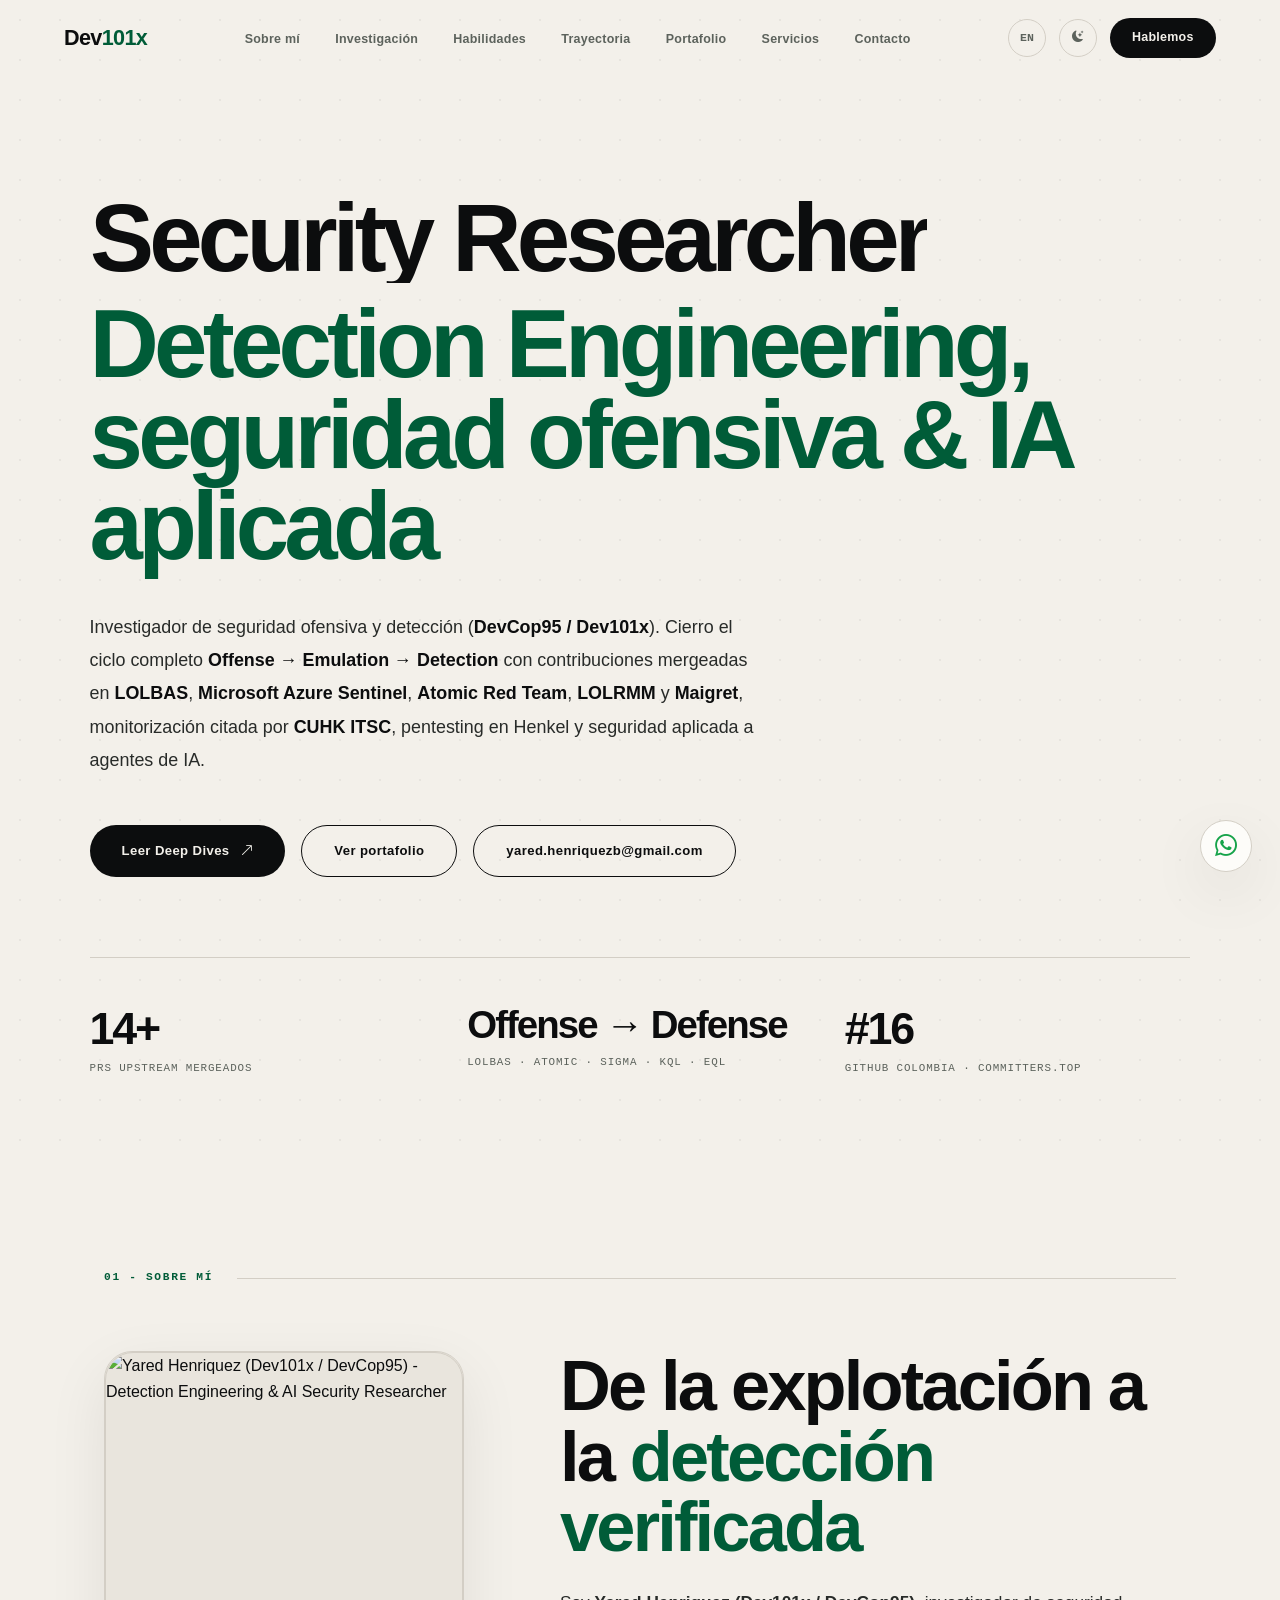
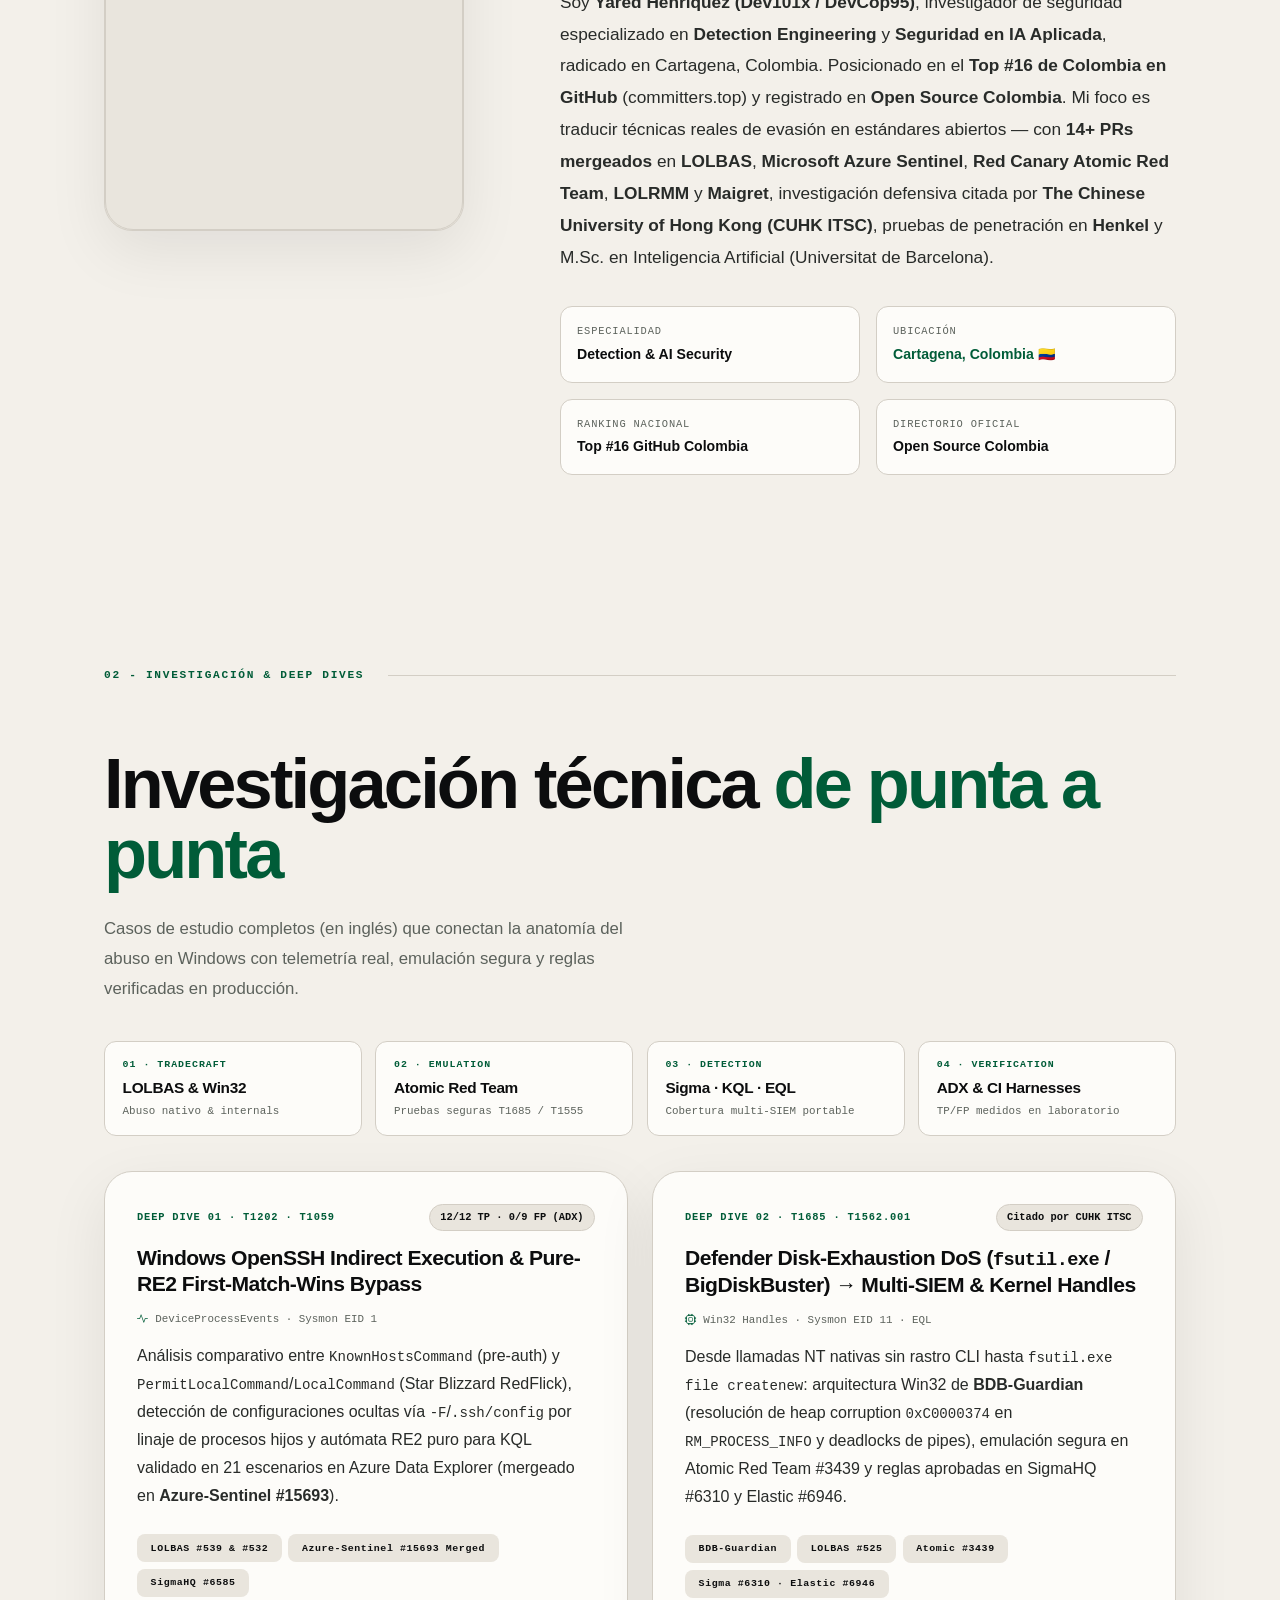
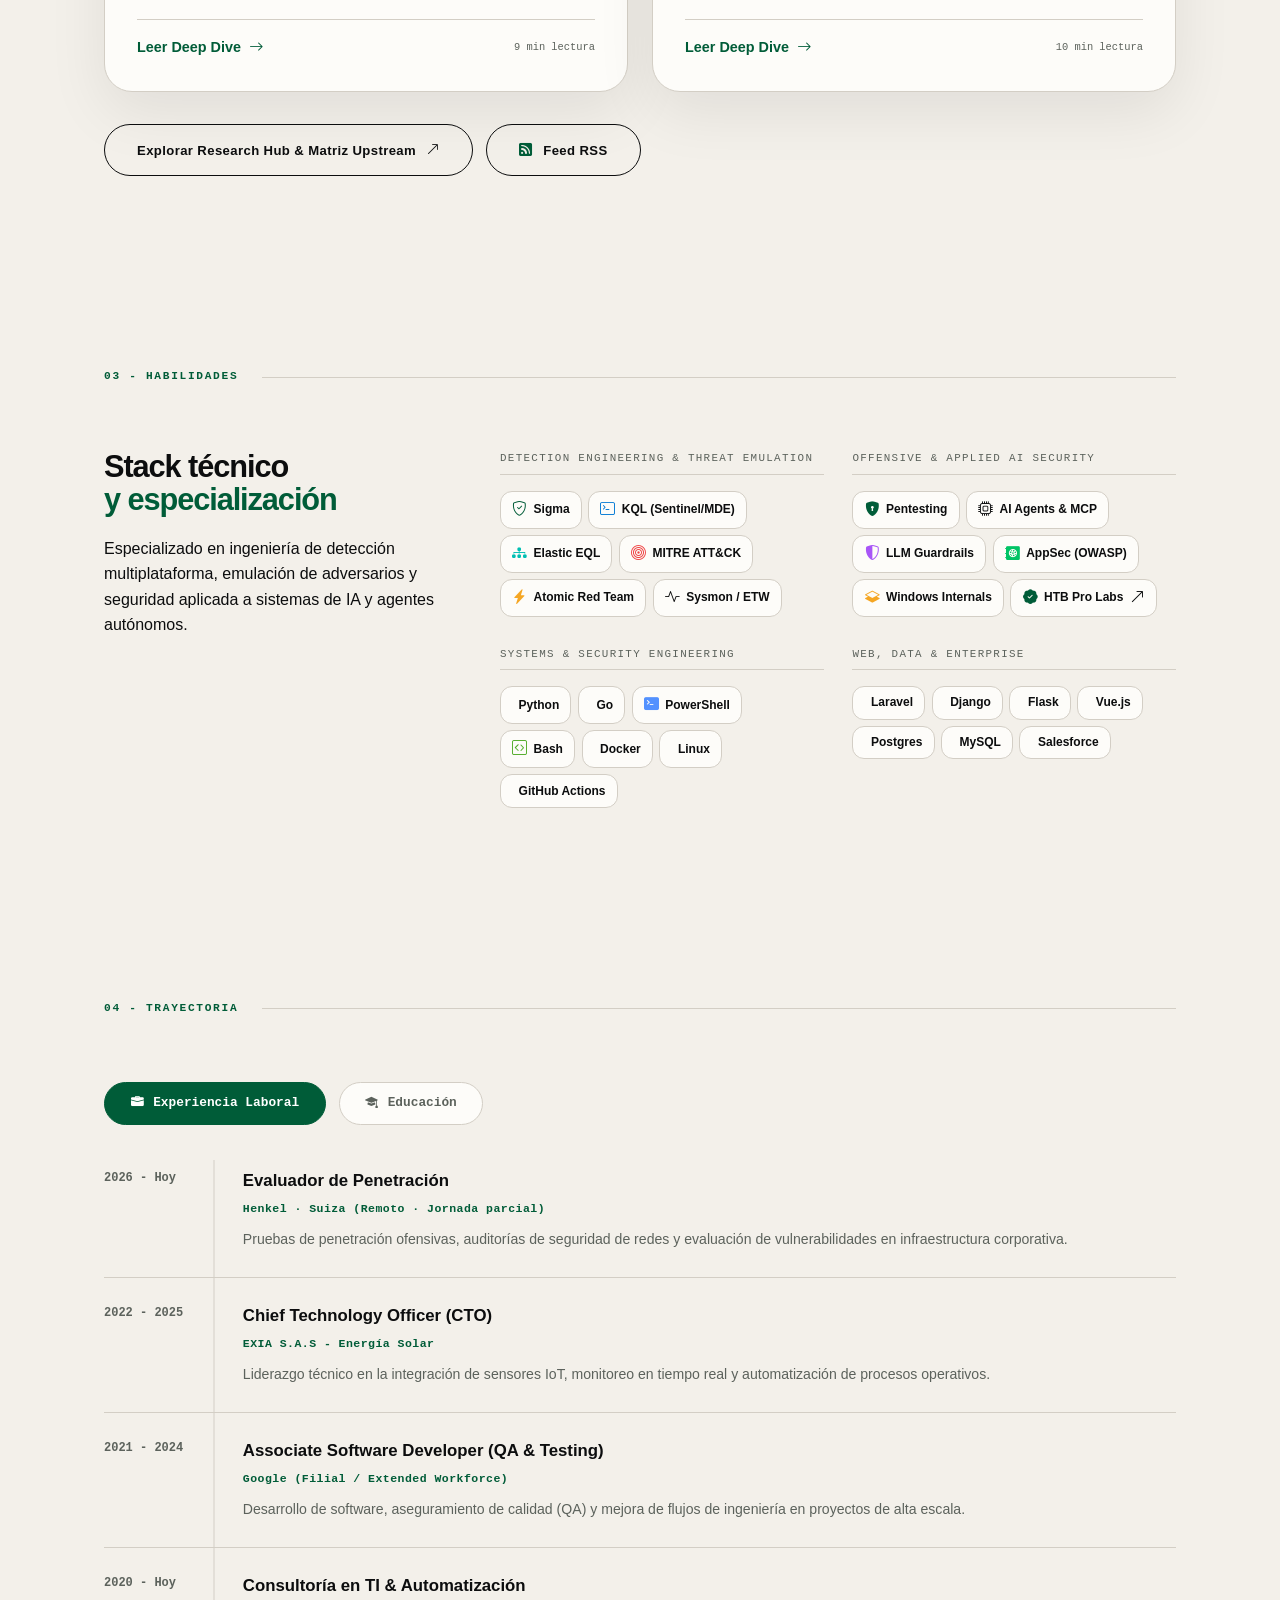
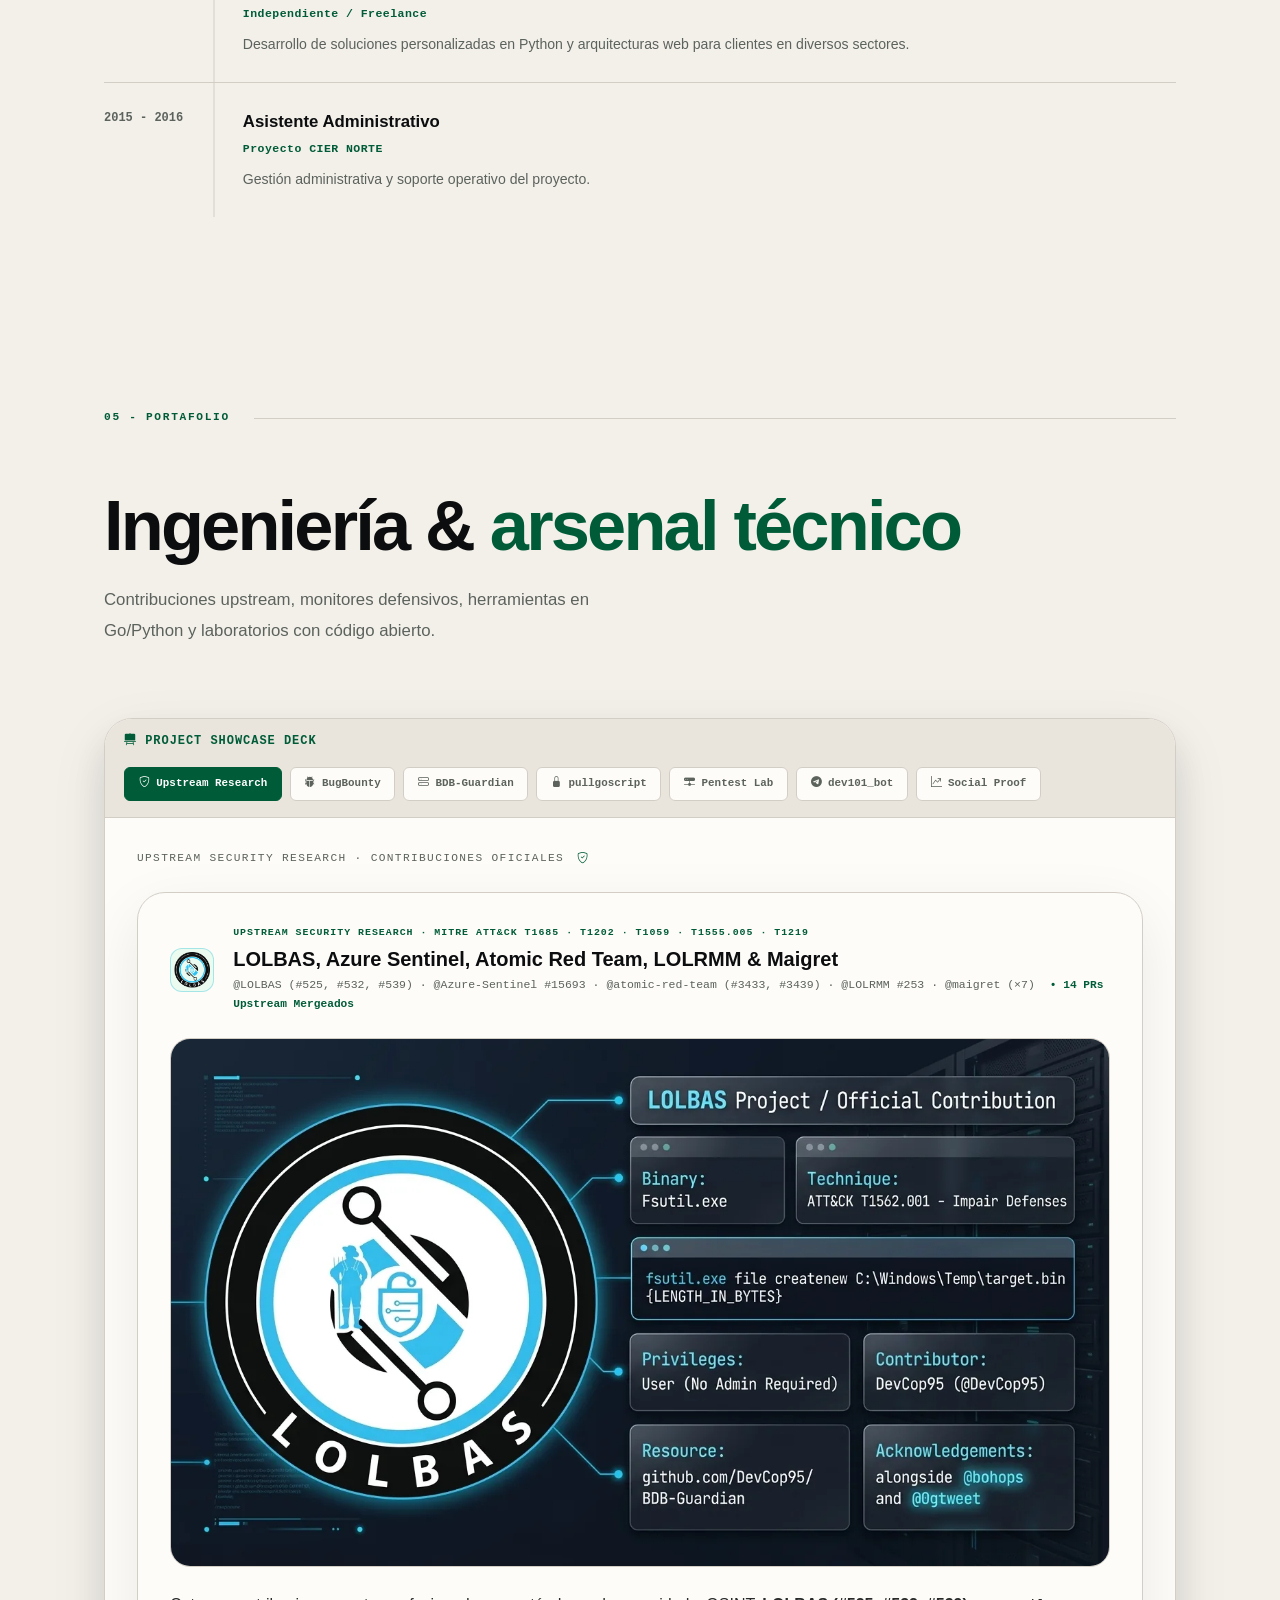
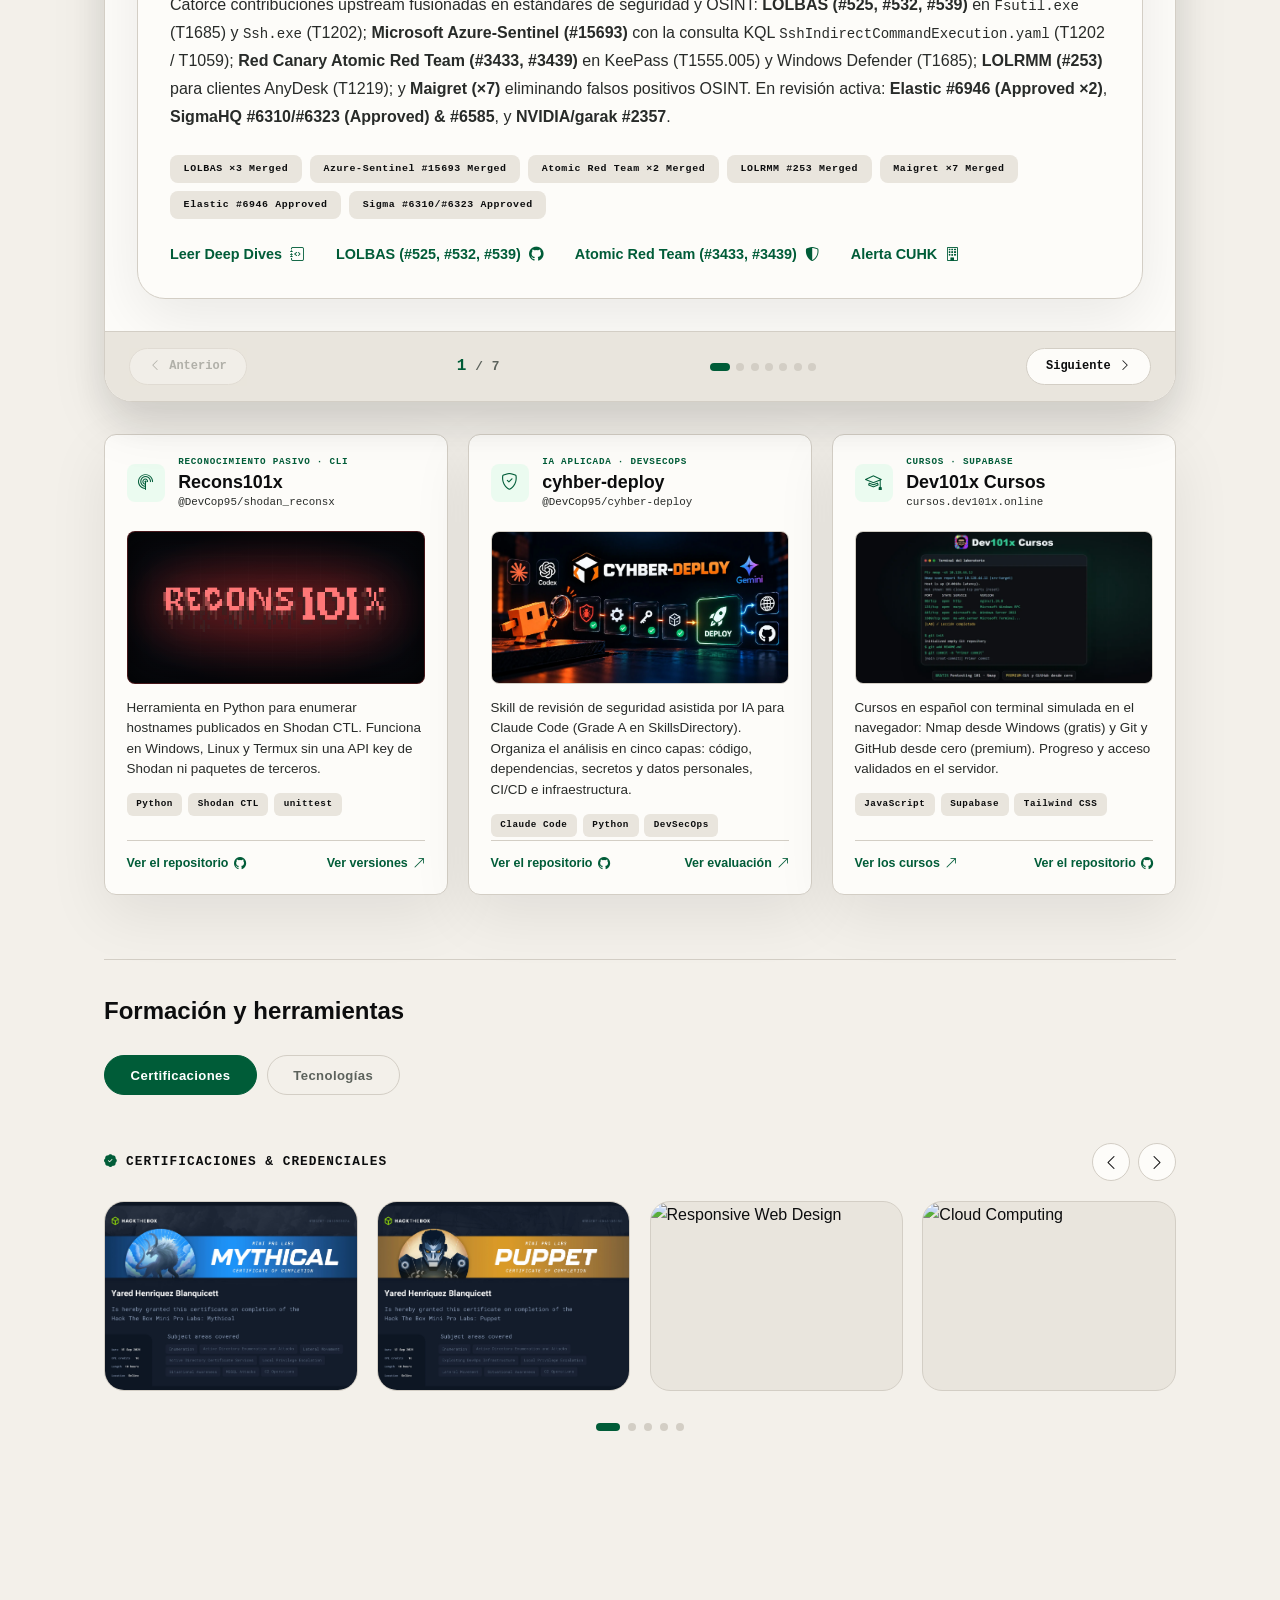
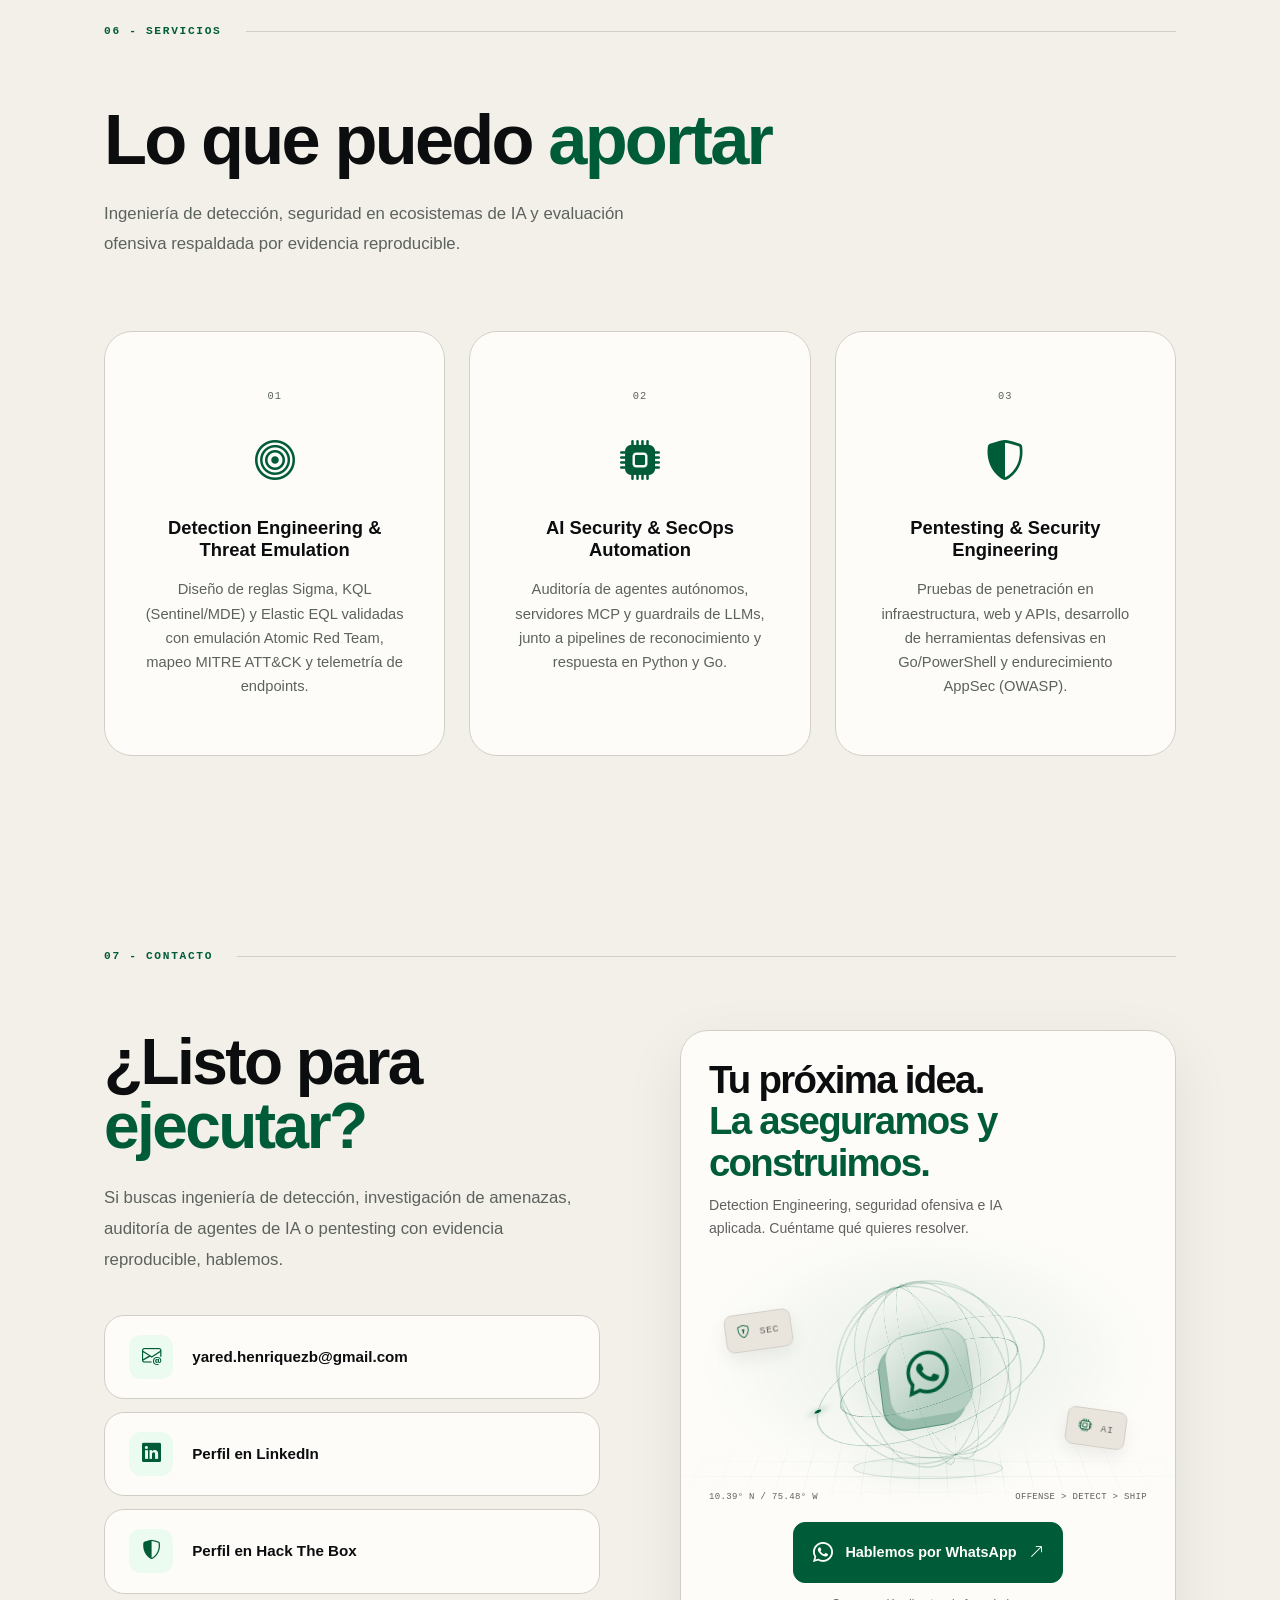
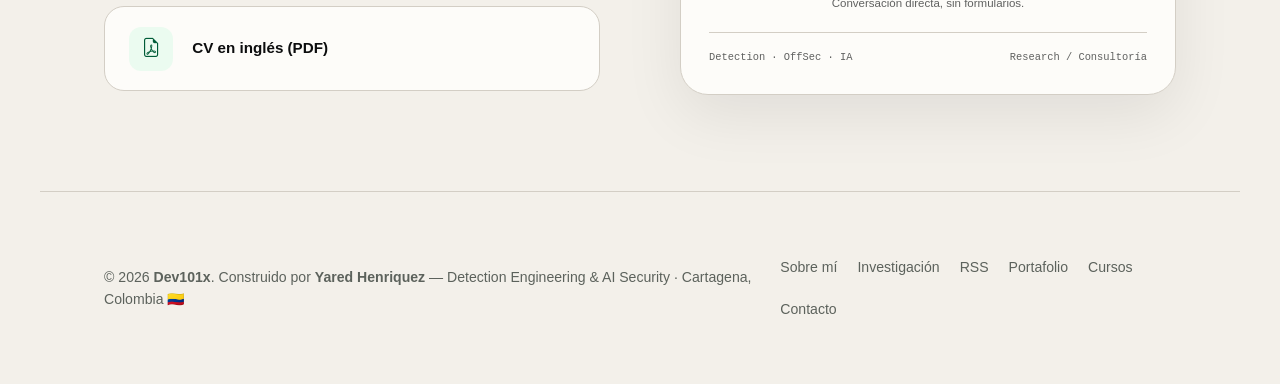
==== commit 095f4c6b: "feat(research): mark Azure-Sentinel #15693 merged and sync 21-case ADX + 14 PR metrics" ====
--- a/index.html
+++ b/index.html
@@ -4,7 +4,7 @@
     <meta charset="UTF-8">
     <meta name="viewport" content="width=device-width, initial-scale=1.0">
     <title>Yared Henriquez (Dev101x) | Detection Engineering &amp; AI Security Researcher</title>
-    <meta name="description" content="Portafolio de Yared Henriquez (DevCop95 / Dev101x) — Security Researcher especializado en Detection Engineering (Offense-to-Defense), seguridad ofensiva e IA aplicada. Contribuidor oficial en LOLBAS, Atomic Red Team, LOLRMM y Maigret.">
+    <meta name="description" content="Portafolio de Yared Henriquez (DevCop95 / Dev101x) — Security Researcher especializado en Detection Engineering (Offense-to-Defense), seguridad ofensiva e IA aplicada. Contribuidor oficial en LOLBAS, Microsoft Azure Sentinel, Atomic Red Team, LOLRMM y Maigret.">
     <meta name="keywords" content="Yared Henriquez, Dev101x, DevCop95, Detection Engineering, AI Security Researcher, Threat Research, Sigma, KQL, Elastic EQL, LOLBAS, Atomic Red Team, LOLRMM, MITRE ATT&amp;CK, BDB-Guardian, Bug Bounty, Pentester, Colombia">
     <meta name="robots" content="index, follow, max-snippet:-1, max-image-preview:large, max-video-preview:-1">
     <meta name="author" content="Yared Henriquez">
@@ -21,7 +21,7 @@
     <meta property="og:type" content="website">
     <meta property="og:url" content="https://dev101x.online/">
     <meta property="og:title" content="Yared Henriquez (Dev101x) | Detection Engineering &amp; AI Security Researcher">
-    <meta property="og:description" content="Offense-to-Defense Security Researcher (DevCop95 / Dev101x). Deep dives en OpenSSH y BigDiskBuster/fsutil, y contribuciones en LOLBAS, Atomic Red Team, LOLRMM y Maigret.">
+    <meta property="og:description" content="Offense-to-Defense Security Researcher (DevCop95 / Dev101x). Deep dives en OpenSSH y BigDiskBuster/fsutil, y contribuciones en LOLBAS, Microsoft Azure Sentinel, Atomic Red Team, LOLRMM y Maigret.">
     <meta property="og:image" content="https://dev101x.online/assets/img/og-home.png">
     <meta property="og:image:width" content="1200">
     <meta property="og:image:height" content="630">
@@ -35,7 +35,7 @@
     <meta name="twitter:card" content="summary_large_image">
     <meta name="twitter:url" content="https://dev101x.online/">
     <meta name="twitter:title" content="Yared Henriquez (Dev101x) | Detection Engineering &amp; AI Security Researcher">
-    <meta name="twitter:description" content="Detection Engineering (Offense-to-Defense), offensive security &amp; applied AI security. LOLBAS, Atomic Red Team, LOLRMM &amp; Maigret contributor.">
+    <meta name="twitter:description" content="Detection Engineering (Offense-to-Defense), offensive security &amp; applied AI security. LOLBAS, Microsoft Azure Sentinel, Atomic Red Team, LOLRMM &amp; Maigret contributor.">
     <meta name="twitter:image" content="https://dev101x.online/assets/img/og-home.png">
     <meta name="twitter:site" content="@Devcop101">
     <meta name="twitter:creator" content="@Devcop101">
@@ -81,7 +81,7 @@
             "addressRegion": "Bolívar",
             "addressCountry": "CO"
           },
-          "description": "Yared Henriquez (Dev101x / DevCop95) is a Security Researcher specializing in Detection Engineering (Offense-to-Defense) and Applied AI Security, based in Cartagena, Colombia. Official contributor to LOLBAS (#525, #532, #539), Red Canary Atomic Red Team (#3433, #3439), LOLRMM (#253), and Maigret, with BDB-Guardian cited by CUHK ITSC.",
+          "description": "Yared Henriquez (Dev101x / DevCop95) is a Security Researcher specializing in Detection Engineering (Offense-to-Defense) and Applied AI Security, based in Cartagena, Colombia. Official contributor to LOLBAS (#525, #532, #539), Microsoft Azure Sentinel (#15693), Red Canary Atomic Red Team (#3433, #3439), LOLRMM (#253), and Maigret, with BDB-Guardian cited by CUHK ITSC.",
           "knowsAbout": [
             "Detection Engineering",
             "Threat Research",
@@ -107,6 +107,7 @@
             "https://lolbas-project.github.io/lolbas/Binaries/Fsutil/",
             "https://lolbas-project.github.io/lolbas/Binaries/Ssh/",
             "https://github.com/LOLBAS-Project/LOLBAS/pulls?q=is%3Apr+author%3ADevCop95+is%3Amerged",
+            "https://github.com/Azure/Azure-Sentinel/pull/15693",
             "https://github.com/redcanaryco/atomic-red-team/pull/3433",
             "https://github.com/redcanaryco/atomic-red-team/pull/3439",
             "https://github.com/magicsword-io/LOLRMM/pull/253",
@@ -182,7 +183,7 @@
     <noscript><link rel="stylesheet" href="https://cdn.jsdelivr.net/gh/devicons/devicon@v2.16.0/devicon.min.css" integrity="sha384-DjehTlU5SubGD1zUGe78SkwLgw+q2y9DXnmy3EaDbXA9nvFMPW3LP5verNrWr9rW" crossorigin="anonymous"></noscript>
 
     <script src="assets/js/theme-init.js"></script>
-    <link rel="stylesheet" href="assets/css/style.css?v=18">
+    <link rel="stylesheet" href="assets/css/style.css?v=19">
 </head>
 <body>
 
@@ -223,6 +224,12 @@
   <a href="#portfolio" class="mobile-link" data-i18n="nav-portfolio">Portafolio</a>
   <a href="#services" class="mobile-link" data-i18n="nav-services">Servicios</a>
   <a href="#contact" class="mobile-link" data-i18n="nav-contact">Contacto</a>
+  <div class="mobile-menu-controls">
+    <button type="button" class="lang-toggle" id="mobileLangToggle" aria-label="Cambiar idioma">EN</button>
+    <button type="button" class="theme-toggle" id="mobileThemeToggle" aria-label="Cambiar tema">
+      <i class="bi bi-moon-stars-fill" aria-hidden="true"></i>
+    </button>
+  </div>
 </div>
 
 <main id="main-content">
@@ -235,7 +242,7 @@
       </span>
       <em data-i18n="hero-title-sub">Detection Engineering, seguridad ofensiva &amp; IA aplicada</em>
     </h1>
-    <p class="hero-copy" data-i18n="hero-copy">Investigador de seguridad ofensiva y detección (<strong>DevCop95 / Dev101x</strong>). Cierro el ciclo completo <strong>Offense &rarr; Emulation &rarr; Detection</strong> con contribuciones mergeadas en <strong>LOLBAS</strong>, <strong>Atomic Red Team</strong>, <strong>LOLRMM</strong> y <strong>Maigret</strong>, monitorización citada por <strong>CUHK ITSC</strong>, pentesting en Henkel y seguridad aplicada a agentes de IA.</p>
+    <p class="hero-copy" data-i18n="hero-copy">Investigador de seguridad ofensiva y detección (<strong>DevCop95 / Dev101x</strong>). Cierro el ciclo completo <strong>Offense &rarr; Emulation &rarr; Detection</strong> con contribuciones mergeadas en <strong>LOLBAS</strong>, <strong>Microsoft Azure Sentinel</strong>, <strong>Atomic Red Team</strong>, <strong>LOLRMM</strong> y <strong>Maigret</strong>, monitorización citada por <strong>CUHK ITSC</strong>, pentesting en Henkel y seguridad aplicada a agentes de IA.</p>
     <div class="hbtns">
       <a href="#research" class="btn-solid"><span data-i18n="hero-btn-research">Leer Deep Dives</span> <i class="bi bi-arrow-up-right" aria-hidden="true"></i></a>
       <a href="#portfolio" class="btn-line"><span data-i18n="hero-btn-portfolio">Ver portafolio</span></a>
@@ -243,7 +250,7 @@
     </div>
     <div class="hstats">
       <div>
-        <div class="hstat-n" data-count="10" data-suffix="+">10+</div>
+        <div class="hstat-n" data-count="14" data-suffix="+">14+</div>
         <div class="hstat-l" data-i18n="hero-stat-exp">PRs upstream mergeados</div>
       </div>
       <div>
@@ -282,7 +289,7 @@
     </aside>
     <div class="about-text reveal d1">
       <h2 class="stit" data-i18n="about-title">De la explotación a la <em>detección verificada</em></h2>
-      <p data-i18n="about-copy">Soy <strong>Yared Henriquez (Dev101x / DevCop95)</strong>, investigador de seguridad especializado en <strong>Detection Engineering</strong> y <strong>Seguridad en IA Aplicada</strong>, radicado en Cartagena, Colombia. Posicionado en el <strong>Top #16 de Colombia en GitHub</strong> (committers.top) y registrado en <strong>Open Source Colombia</strong>. Mi foco es traducir técnicas reales de evasión en estándares abiertos — con <strong>10+ PRs mergeados</strong> en <strong>LOLBAS</strong>, <strong>Red Canary Atomic Red Team</strong>, <strong>LOLRMM</strong> y <strong>Maigret</strong>, investigación defensiva citada por <strong>The Chinese University of Hong Kong (CUHK ITSC)</strong>, pruebas de penetración en <strong>Henkel</strong> y M.Sc. en Inteligencia Artificial (Universitat de Barcelona).</p>
+      <p data-i18n="about-copy">Soy <strong>Yared Henriquez (Dev101x / DevCop95)</strong>, investigador de seguridad especializado en <strong>Detection Engineering</strong> y <strong>Seguridad en IA Aplicada</strong>, radicado en Cartagena, Colombia. Posicionado en el <strong>Top #16 de Colombia en GitHub</strong> (committers.top) y registrado en <strong>Open Source Colombia</strong>. Mi foco es traducir técnicas reales de evasión en estándares abiertos — con <strong>14+ PRs mergeados</strong> en <strong>LOLBAS</strong>, <strong>Microsoft Azure Sentinel</strong>, <strong>Red Canary Atomic Red Team</strong>, <strong>LOLRMM</strong> y <strong>Maigret</strong>, investigación defensiva citada por <strong>The Chinese University of Hong Kong (CUHK ITSC)</strong>, pruebas de penetración en <strong>Henkel</strong> y M.Sc. en Inteligencia Artificial (Universitat de Barcelona).</p>
       <div class="about-meta-grid">
         <div class="about-meta-card">
           <div class="about-meta-k" data-i18n="about-meta-role">Especialidad</div>
@@ -341,19 +348,18 @@
     <article class="research-card reveal">
       <div class="research-meta">
         <span class="research-mitre">DEEP DIVE 01 &middot; T1202 &middot; T1059</span>
-        <span class="research-stat">11/11 TP &middot; 0/8 FP (ADX)</span>
+        <span class="research-stat">12/12 TP &middot; 0/9 FP (ADX)</span>
       </div>
       <h3 class="research-title" data-i18n="research-1-title">Windows OpenSSH Indirect Execution &amp; Pure-RE2 First-Match-Wins Bypass</h3>
       <div class="research-telemetry">
         <i class="bi bi-activity" aria-hidden="true"></i>
         <span>DeviceProcessEvents &middot; Sysmon EID 1</span>
       </div>
-      <p class="proof-copy" data-i18n="research-1-copy">Análisis comparativo entre <code>KnownHostsCommand</code> (pre-auth) y <code>PermitLocalCommand</code>/<code>LocalCommand</code> (Star Blizzard RedFlick), detección de configuraciones ocultas vía <code>-F</code>/<code>.ssh/config</code> por linaje de procesos hijos y autómata RE2 puro para KQL validado en 19 escenarios en Azure Data Explorer.</p>
+      <p class="proof-copy" data-i18n="research-1-copy">Análisis comparativo entre <code>KnownHostsCommand</code> (pre-auth) y <code>PermitLocalCommand</code>/<code>LocalCommand</code> (Star Blizzard RedFlick), detección de configuraciones ocultas vía <code>-F</code>/<code>.ssh/config</code> por linaje de procesos hijos y autómata RE2 puro para KQL validado en 21 escenarios en Azure Data Explorer (mergeado en <strong>Azure-Sentinel #15693</strong>).</p>
       <div class="research-chain">
         <span class="proof-pill">LOLBAS #539 &amp; #532</span>
+        <span class="proof-pill">Azure-Sentinel #15693 Merged</span>
         <span class="proof-pill">SigmaHQ #6585</span>
-        <span class="proof-pill">Azure-Sentinel #15693</span>
-        <span class="proof-pill">24/24 CI</span>
       </div>
       <div class="research-card-foot">
         <a class="proof-link" href="research/windows-openssh-indirect-execution/">
@@ -600,23 +606,24 @@
               <picture><source srcset="assets/img/lolbas_official_logo.webp" type="image/webp"><img src="assets/img/lolbas_official_logo.png" alt="LOLBAS Logo" width="128" height="128" loading="lazy" decoding="async"></picture>
             </div>
             <div>
-              <div class="proof-kicker" data-i18n="portfolio-lolbas-project-tag">Upstream Security Research · MITRE ATT&amp;CK T1685 · T1202 · T1555.005 · T1219</div>
-              <h3 class="proof-name" data-i18n="portfolio-lolbas-project-title">LOLBAS, Atomic Red Team, LOLRMM &amp; Maigret</h3>
+              <div class="proof-kicker" data-i18n="portfolio-lolbas-project-tag">Upstream Security Research · MITRE ATT&amp;CK T1685 · T1202 · T1059 · T1555.005 · T1219</div>
+              <h3 class="proof-name" data-i18n="portfolio-lolbas-project-title">LOLBAS, Azure Sentinel, Atomic Red Team, LOLRMM &amp; Maigret</h3>
               <div class="proof-handle">
-                <a href="https://github.com/LOLBAS-Project/LOLBAS/pulls?q=is%3Apr+author%3ADevCop95+is%3Amerged" target="_blank" rel="noopener">@LOLBAS (#525, #532, #539)</a> · <a href="https://github.com/redcanaryco/atomic-red-team/pulls?q=is%3Apr+author%3ADevCop95+is%3Amerged" target="_blank" rel="noopener">@atomic-red-team (#3433, #3439)</a> · <a href="https://github.com/magicsword-io/LOLRMM/pull/253" target="_blank" rel="noopener">@LOLRMM #253</a> · <a href="https://github.com/soxoj/maigret/pulls?q=is%3Apr+author%3ADevCop95+is%3Amerged" target="_blank" rel="noopener">@maigret (&times;4)</a>
-                <span class="proof-badge-inline" data-i18n="portfolio-lolbas-badge">&bull; 10 PRs Upstream Mergeados</span>
+                <a href="https://github.com/LOLBAS-Project/LOLBAS/pulls?q=is%3Apr+author%3ADevCop95+is%3Amerged" target="_blank" rel="noopener">@LOLBAS (#525, #532, #539)</a> · <a href="https://github.com/Azure/Azure-Sentinel/pull/15693" target="_blank" rel="noopener">@Azure-Sentinel #15693</a> · <a href="https://github.com/redcanaryco/atomic-red-team/pulls?q=is%3Apr+author%3ADevCop95+is%3Amerged" target="_blank" rel="noopener">@atomic-red-team (#3433, #3439)</a> · <a href="https://github.com/magicsword-io/LOLRMM/pull/253" target="_blank" rel="noopener">@LOLRMM #253</a> · <a href="https://github.com/soxoj/maigret/pulls?q=is%3Apr+author%3ADevCop95+is%3Amerged" target="_blank" rel="noopener">@maigret (&times;7)</a>
+                <span class="proof-badge-inline" data-i18n="portfolio-lolbas-badge">&bull; 14 PRs Upstream Mergeados</span>
               </div>
             </div>
           </div>
           <div class="card-banner-wrap lolbas-banner">
             <picture><source srcset="assets/img/lolbas_devcop95_banner.webp" type="image/webp"><img src="assets/img/lolbas_devcop95_banner.jpg" alt="LOLBAS Official Contribution Banner - DevCop95" width="1376" height="768" loading="lazy" decoding="async"></picture>
           </div>
-          <p class="proof-copy" data-i18n="portfolio-lolbas-project-copy">Diez contribuciones upstream fusionadas en estándares de seguridad y OSINT: <strong>LOLBAS (#525, #532, #539)</strong> en <code>Fsutil.exe</code> (T1685) y <code>Ssh.exe</code> (T1202); <strong>Red Canary Atomic Red Team (#3433, #3439)</strong> en KeePass (T1555.005) y Windows Defender (T1685); <strong>LOLRMM (#253)</strong> para clientes AnyDesk (T1219); y <strong>Maigret (&times;4)</strong> eliminando falsos positivos OSINT. En revisión activa: <strong>Elastic #6946 (Approved &times;2)</strong>, <strong>SigmaHQ #6310/#6323 (Approved) &amp; #6585</strong>, y <strong>Azure-Sentinel #15693</strong>.</p>
+          <p class="proof-copy" data-i18n="portfolio-lolbas-project-copy">Catorce contribuciones upstream fusionadas en estándares de seguridad y OSINT: <strong>LOLBAS (#525, #532, #539)</strong> en <code>Fsutil.exe</code> (T1685) y <code>Ssh.exe</code> (T1202); <strong>Microsoft Azure-Sentinel (#15693)</strong> con la consulta KQL <code>SshIndirectCommandExecution.yaml</code> (T1202 / T1059); <strong>Red Canary Atomic Red Team (#3433, #3439)</strong> en KeePass (T1555.005) y Windows Defender (T1685); <strong>LOLRMM (#253)</strong> para clientes AnyDesk (T1219); y <strong>Maigret (&times;7)</strong> eliminando falsos positivos OSINT. En revisión activa: <strong>Elastic #6946 (Approved &times;2)</strong>, <strong>SigmaHQ #6310/#6323 (Approved) &amp; #6585</strong>, y <strong>NVIDIA/garak #2357</strong>.</p>
           <div class="proof-pill-list">
             <span class="proof-pill">LOLBAS &times;3 Merged</span>
+            <span class="proof-pill">Azure-Sentinel #15693 Merged</span>
             <span class="proof-pill">Atomic Red Team &times;2 Merged</span>
             <span class="proof-pill">LOLRMM #253 Merged</span>
-            <span class="proof-pill">Maigret &times;4 Merged</span>
+            <span class="proof-pill">Maigret &times;7 Merged</span>
             <span class="proof-pill">Elastic #6946 Approved</span>
             <span class="proof-pill">Sigma #6310/#6323 Approved</span>
           </div>
@@ -1351,6 +1358,6 @@
   </div>
 </div>
 
-<script src="assets/js/main.js?v=18"></script>
+<script src="assets/js/main.js?v=20"></script>
 </body>
 </html>
--- a/assets/css/style.css
+++ b/assets/css/style.css
@@ -73,6 +73,7 @@
   overflow-x: clip;
   line-height: 1.6;
 }
+html.menu-open,
 body.menu-open { overflow: hidden; }
 a { text-decoration: none; color: inherit; transition: color 0.3s; }
 img, video, canvas { display: block; max-width: 100%; height: auto; }
@@ -160,11 +161,13 @@
   border: 1px solid var(--line); border-radius: 50%;
   color: var(--muted); font-family: var(--fm); font-size: .72rem; font-weight: 700;
   transition: all .3s var(--ease);
+  cursor: pointer; touch-action: manipulation; -webkit-tap-highlight-color: transparent; user-select: none;
 }
 .theme-toggle:hover, .lang-toggle:hover, .hamburger:hover {
   border-color: var(--accent); color: var(--accent);
   box-shadow: 0 0 12px rgba(0,232,122,.12);
 }
+.theme-toggle:active, .lang-toggle:active, .hamburger:active { transform: scale(.92); }
 .ncta {
   display: inline-flex; align-items: center; gap: .5rem;
   padding: .6rem 1.4rem; background: var(--ink); color: var(--bg);
@@ -179,25 +182,56 @@
 
 /* Mobile Menu */
 .mobile-menu {
-  position: fixed; inset: 0; z-index: 290;
-  display: flex; flex-direction: column; align-items: center; justify-content: center; gap: 2rem;
+  position: fixed; inset: 0; width: 100%; height: 100vh; height: 100dvh; z-index: 350;
+  display: flex; flex-direction: column; align-items: center;
+  gap: clamp(.85rem, 2.5vh, 1.5rem);
+  padding: 4.75rem 6vw 2rem;
   background: var(--bg);
-  transform: translateY(-100%);
+  overflow-y: auto; overscroll-behavior: contain;
+  opacity: 0;
+  transform: translateY(-12px);
   visibility: hidden;
-  transition: transform .5s var(--ease), visibility .5s;
-}
-.mobile-menu.open { transform: translateY(0); visibility: visible; }
+  pointer-events: none;
+  transition: opacity .24s var(--ease), transform .28s var(--ease), visibility 0s linear .28s;
+}
+.mobile-menu.open {
+  opacity: 1;
+  transform: translateY(0);
+  visibility: visible;
+  pointer-events: auto;
+  transition: opacity .24s var(--ease), transform .28s var(--ease), visibility 0s;
+}
+.mobile-menu .mobile-link:first-of-type { margin-top: auto; }
 .mobile-menu a {
-  font-size: clamp(1.7rem,6.5vw,2.6rem); font-weight: 800; color: var(--muted);
-  transition: color .3s, transform .3s var(--ease);
-}
-.mobile-menu a:hover { color: var(--accent); transform: translateX(12px); }
+  font-size: clamp(1.35rem, 5.5vw, 2.2rem); line-height: 1.25; font-weight: 800; color: var(--muted);
+  transition: color .25s, transform .25s var(--ease);
+  touch-action: manipulation; -webkit-tap-highlight-color: transparent;
+}
+@media (hover: hover) {
+  .mobile-menu a:hover { color: var(--accent); transform: translateX(12px); }
+}
+.mobile-menu a:active { color: var(--accent); }
 .mobile-menu-close {
-  position: absolute; top: 1.5rem; right: 5vw;
+  position: absolute; top: 1rem; right: 5vw;
   width: 42px; height: 42px; display: grid; place-items: center;
-  border: 1px solid var(--line); border-radius: 50%; color: var(--muted); font-size: 1rem; transition: .3s;
+  border: 1px solid var(--line); border-radius: 50%; color: var(--muted); font-size: 1rem; transition: .25s;
+  cursor: pointer; touch-action: manipulation; -webkit-tap-highlight-color: transparent;
 }
 .mobile-menu-close:hover { border-color: var(--accent); color: var(--accent); }
+.mobile-menu-controls {
+  display: flex; align-items: center; gap: 1.25rem; margin-top: .5rem; margin-bottom: auto;
+}
+.mobile-menu-controls .lang-toggle,
+.mobile-menu-controls .theme-toggle {
+  width: 46px; height: 46px; font-size: .85rem; font-weight: 700;
+  border-radius: 50%; border: 1px solid var(--line);
+  color: var(--ink); background: var(--surface);
+  cursor: pointer; touch-action: manipulation; -webkit-tap-highlight-color: transparent;
+}
+.mobile-menu-controls .lang-toggle:hover,
+.mobile-menu-controls .theme-toggle:hover {
+  border-color: var(--accent); color: var(--accent);
+}
 
 /* === HERO === */
 #hero {
